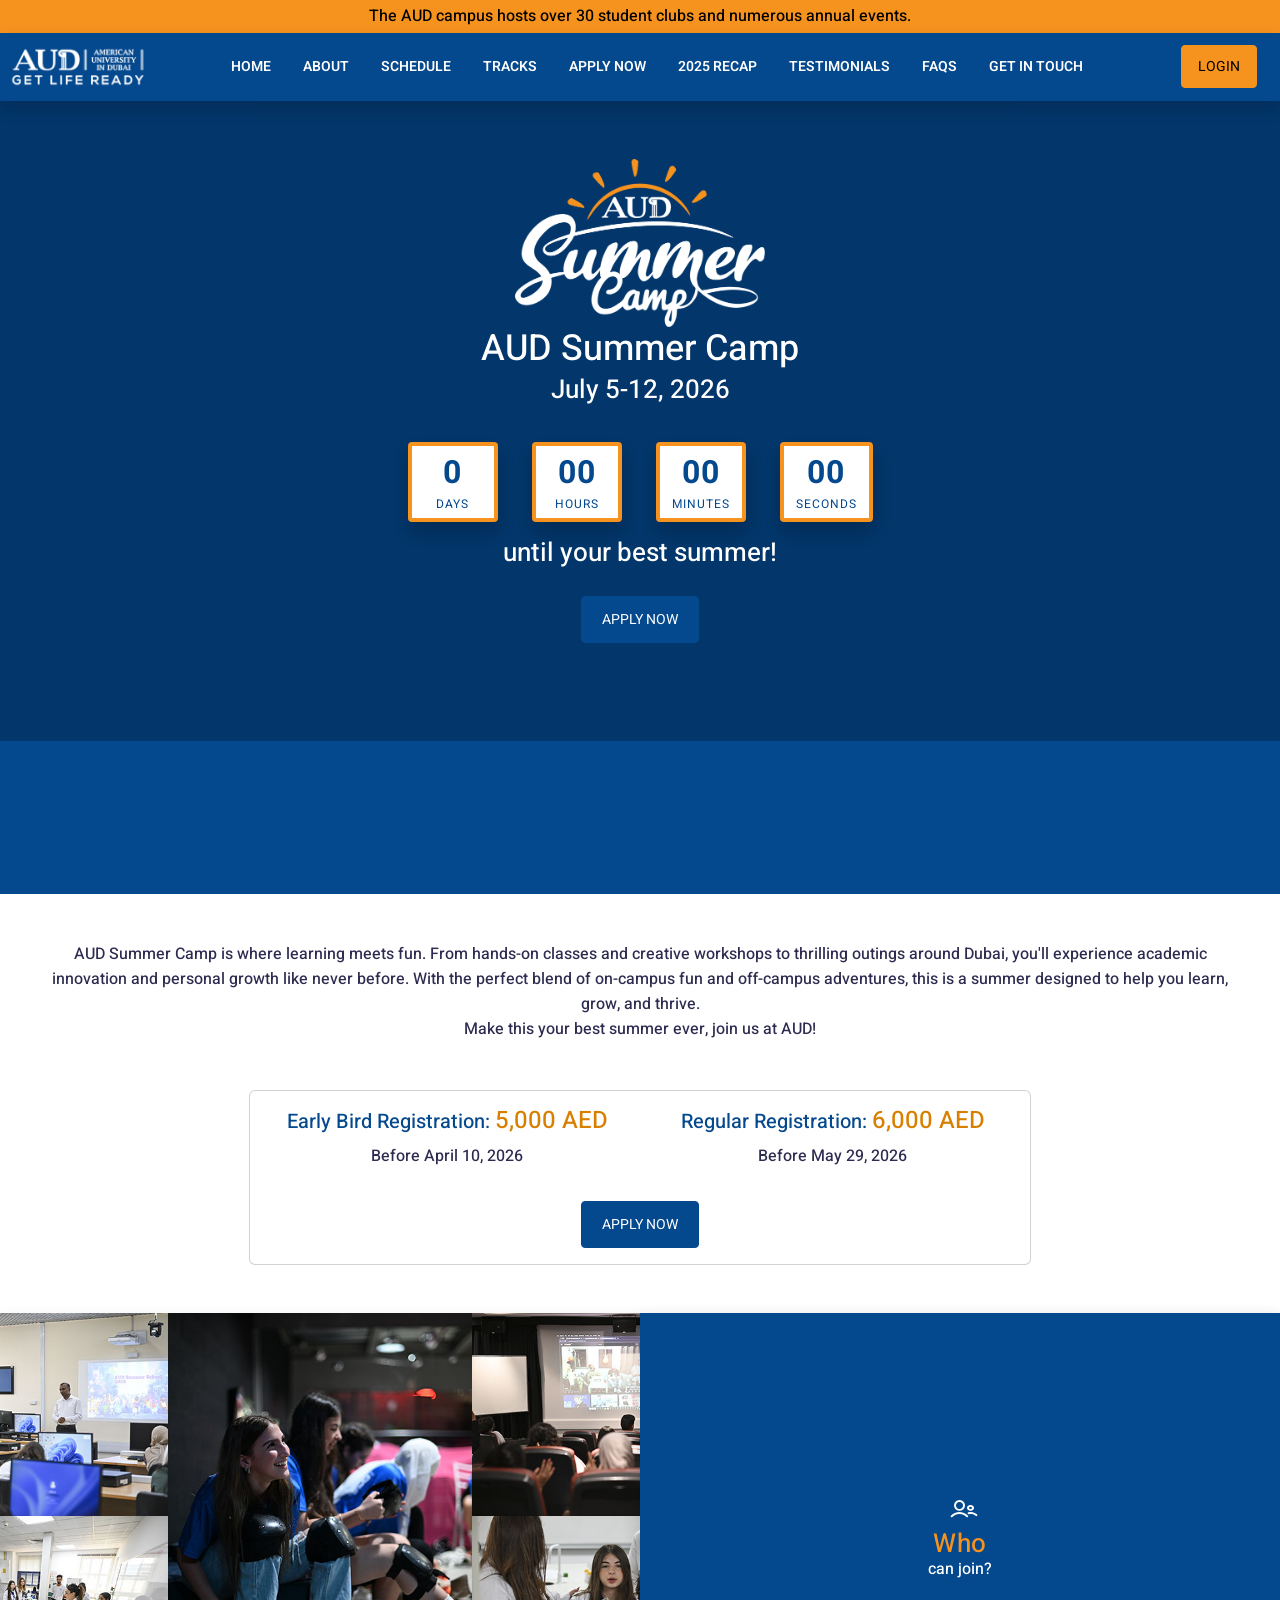
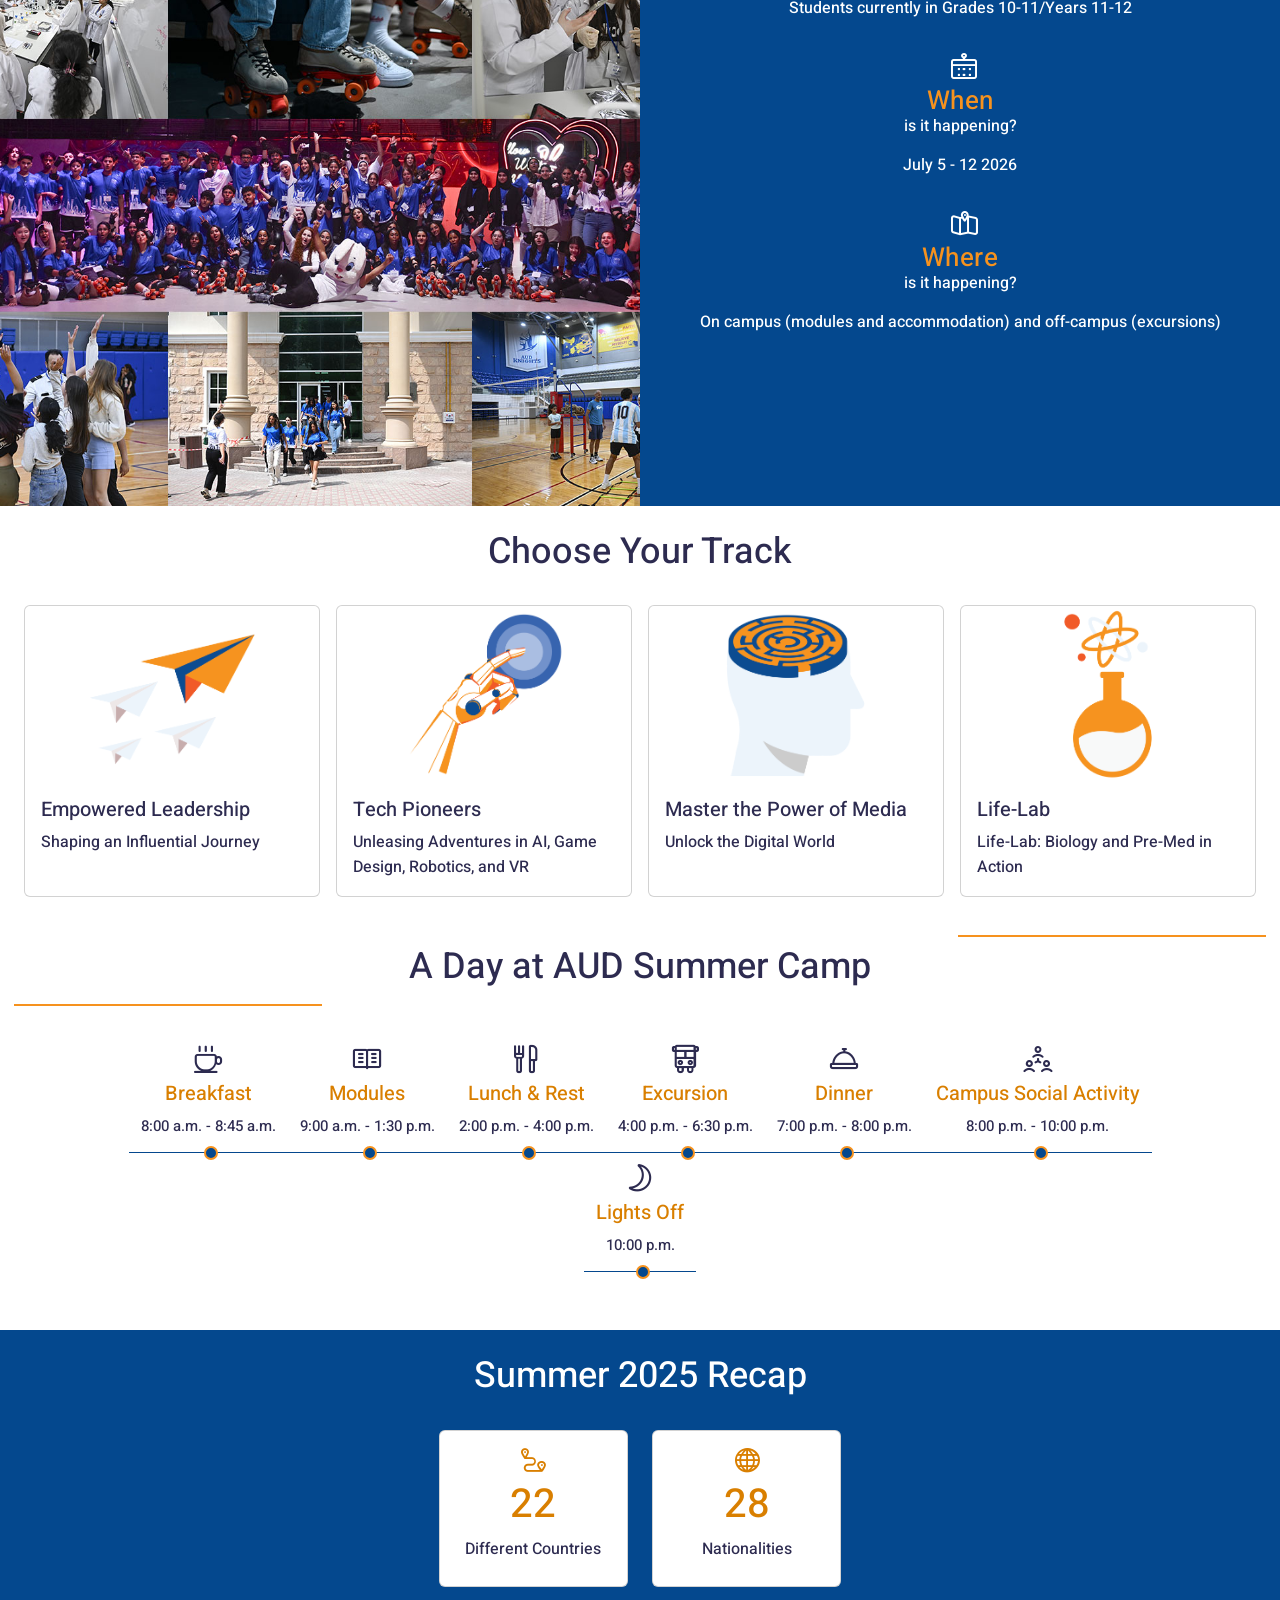
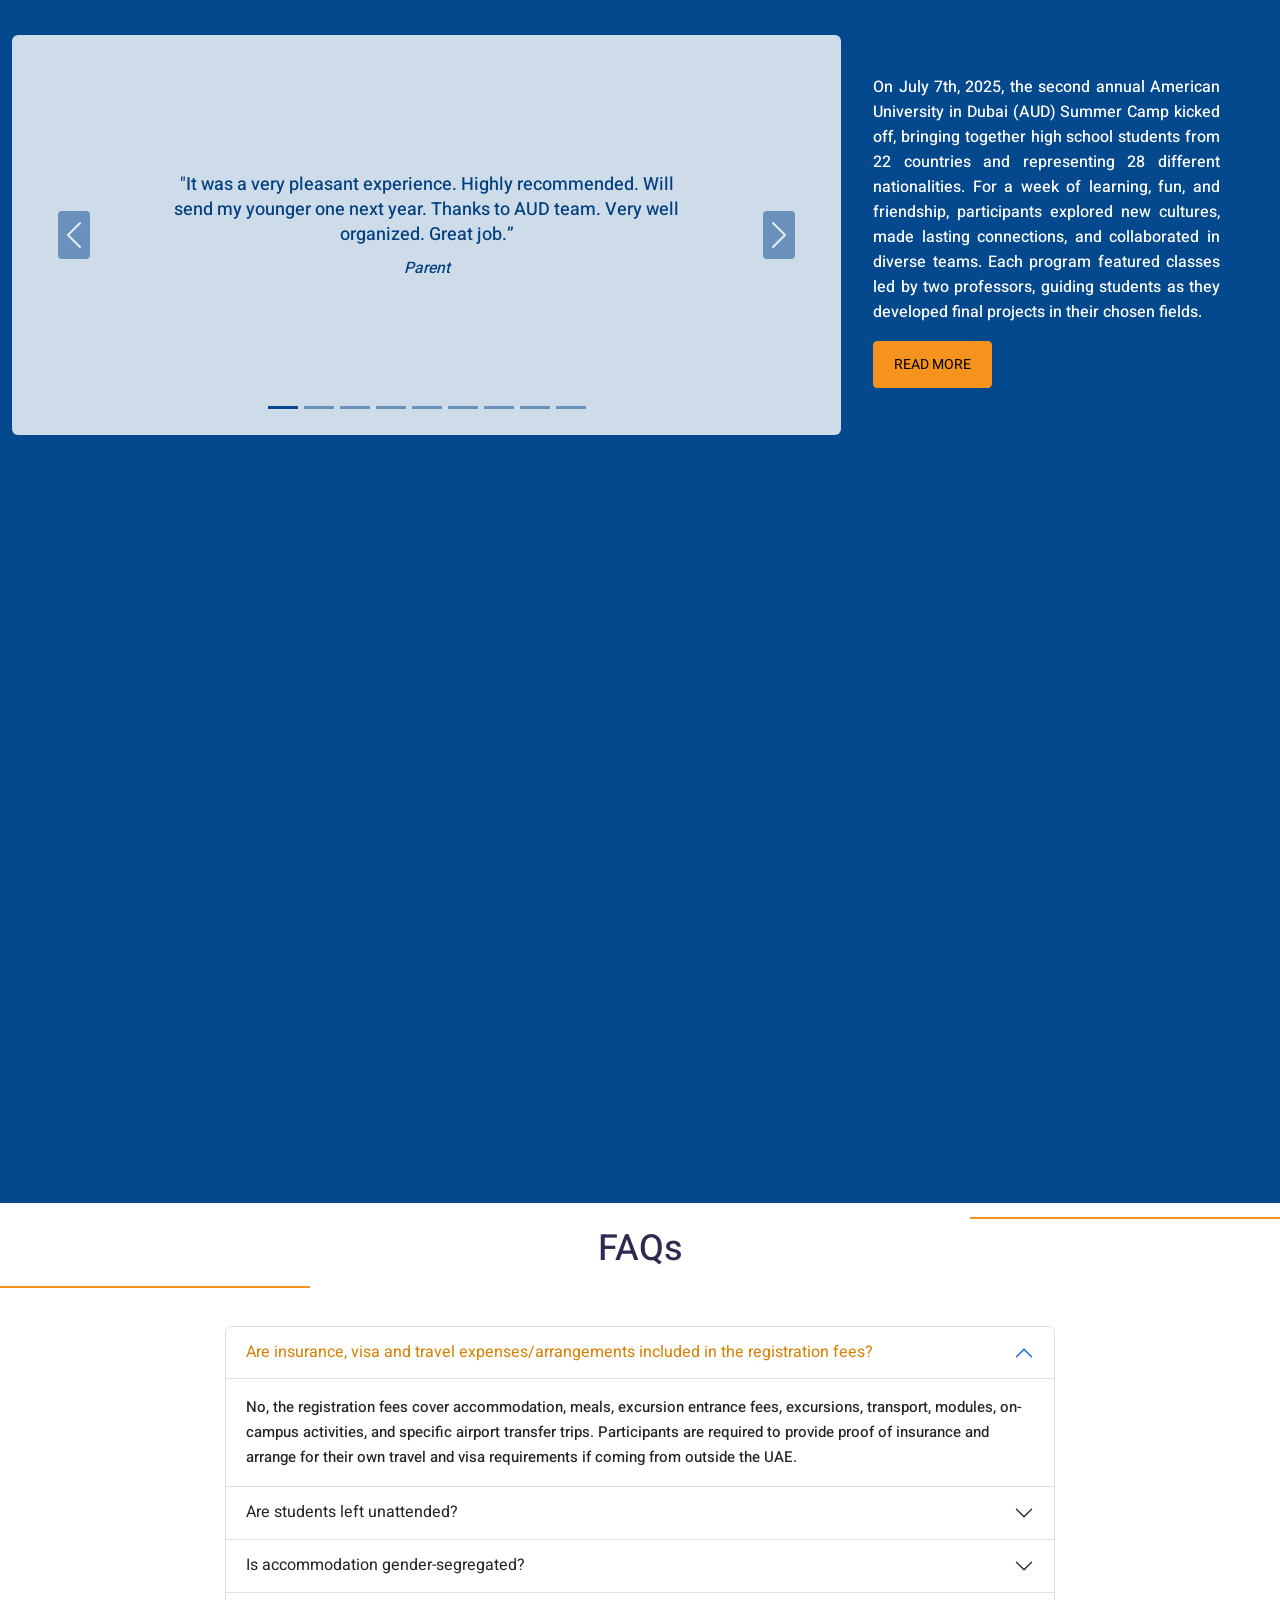
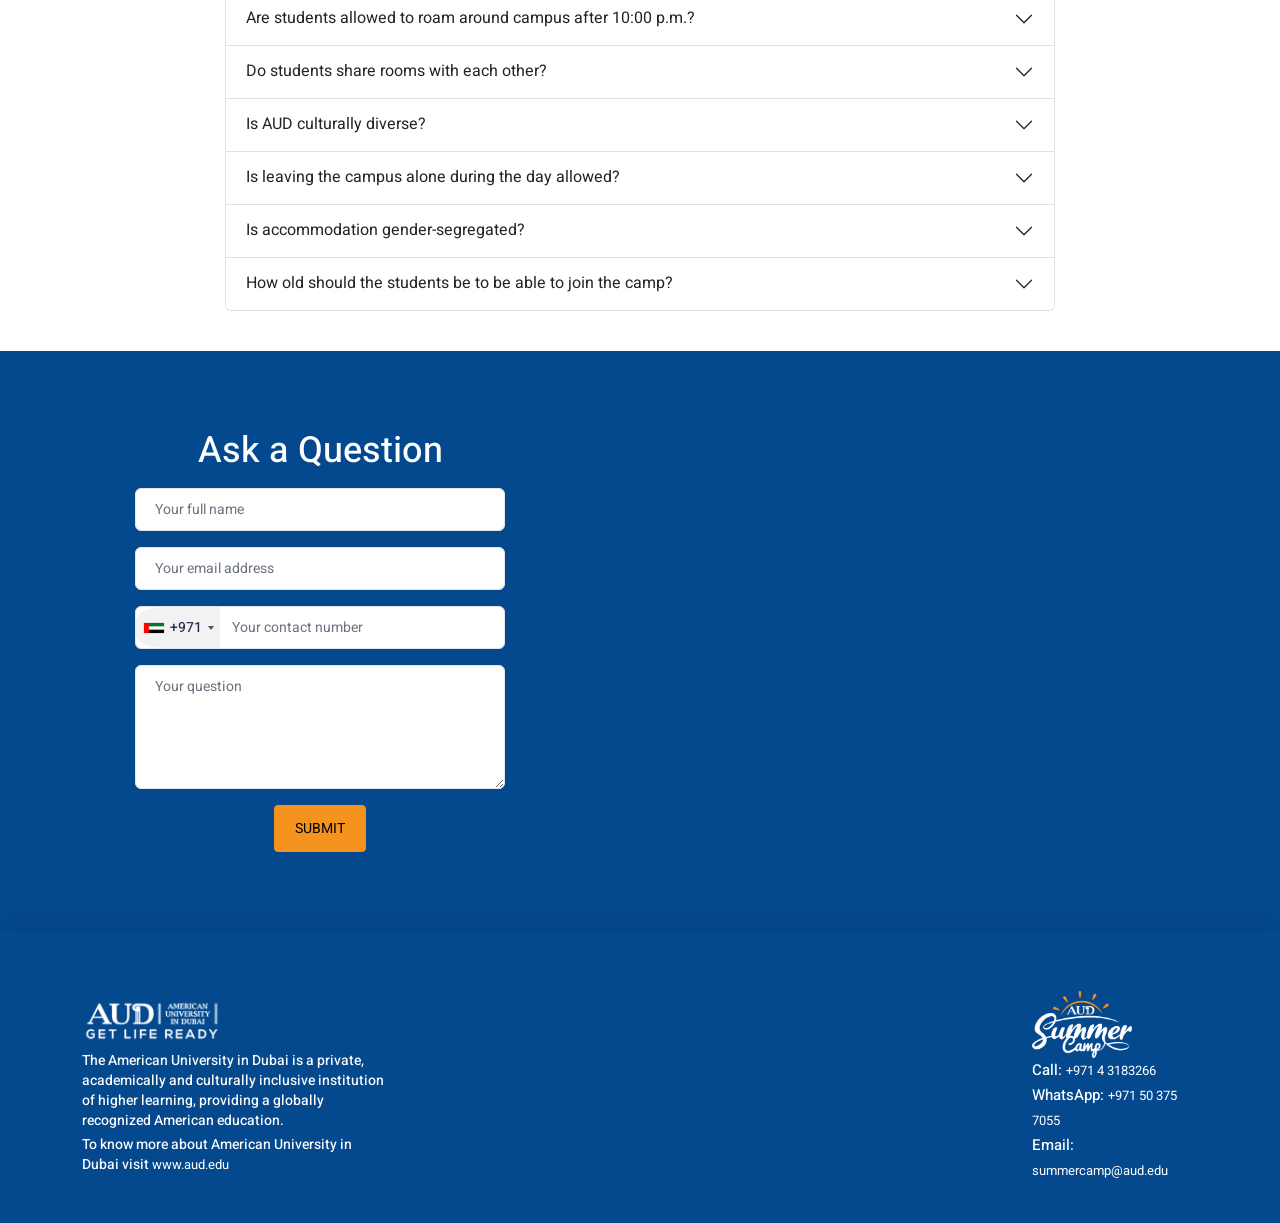
==== index.html @ 0a46363f "aesthetic fixes" ====
<!DOCTYPE html>
<html lang="en" dir="ltr">
  <head runat="server">
    <title>Summer Camp | American University in Dubai (AUD)</title>
    <meta name="viewport" content="width=device-width, initial-scale=1">
    <meta name="title" content="Summer Camp | American University in Dubai (AUD)">
    <!-- <meta http-equiv="Content-Security-Policy" content="require-trusted-types-for 'script'; trusted-types default;"> -->
    <meta name="description" content="Unlock Your Potential This Summer. Join us for a transformative summer of innovative workshops and exciting outings in the heart of Dubai! Your pathway to academic success starts at AUD.">
    <meta name="keywords" content="AUD Summer Camp,Summer Camp,Dubai Summer Camp,Grade 11 summer camp,Grade 12 summer camp,year 11 summer camp,year 12 summer camp,summer camp in dubai,summer camp in UAE,AUD,American University in Dubai">
    <link href="https://fonts.googleapis.com/css2?family=Heebo:wght@400;500;600;700&display=swap" rel="stylesheet">
    <link rel="stylesheet" type="text/css" href="css/bootstrap.min.css">
    <link rel="stylesheet" type="text/css" href="fonts/line-icons.css">
    <link rel="stylesheet" type="text/css" href="css/animate.css">
    <link rel="stylesheet" type="text/css" href="css/intlTelInput.css">
    <link rel="shortcut icon" type="image/png" href="https://aud.edu/media/1461/favicon.ico" />
    <link rel="stylesheet" href="https://cdn.jsdelivr.net/npm/bootstrap-icons@1.11.3/font/bootstrap-icons.min.css">
    <link rel='stylesheet' href='https://cdnjs.cloudflare.com/ajax/libs/bootstrap-datetimepicker/4.17.47/css/bootstrap-datetimepicker.min.css'>
    <link rel="stylesheet" type="text/css" href="css/variables.css">
    <link rel="stylesheet" type="text/css" href="css/main.min.css?v=15">
    <link rel="stylesheet" type="text/css" href="css/override.css">
    <asp:ContentPlaceHolder ID="head" runat="server"></asp:ContentPlaceHolder>
  </head>
  <body data-bs-spy="scroll" data-bs-target="#sidebarMenu">
    <form id="form1" runat="server">
      <div class="row">
        <div class="sticky-top">
          <header id="header-wrap" class="navbar d-flex p-1 shadow">
            <div class="d-flex d-lg-none align-items-center justify-content-between w-100 p-1">
              <a class="navbar-brand me-0 d-lg-none" href="/">
                <img class="audlog" src="img/AUD-logo-Get-Life-Ready.png" alt="AUD logo">
              </a>
              <button class="navbar-toggler collapsed" type="button" data-bs-toggle="collapse" data-bs-target="#sidebarMenu" aria-controls="sidebarMenu" aria-expanded="false" aria-label="Toggle navigation">
                <span class="navbar-toggler-icon"></span>
              </button>
            </div>
            <div id="carouselHeader" class="carousel slide col-12 d-none d-lg-block" data-bs-ride="carousel" aria-live="polite">
              <div class="carousel-inner">
                <div class="carousel-item active" data-bs-interval="7000" data-mdb-animation="slide-up">
                  <p>The AUD campus hosts over 30 student clubs and numerous annual events.</p>
                </div>
                <div class="carousel-item" data-bs-interval="7000" data-mdb-animation="slide-up">
                  <p>The university's student-to-faculty ratio is 15:1.</p>
                </div>
                <div class="carousel-item" data-bs-interval="7000" data-mdb-animation="slide-up">
                  <p>AUD offers exchange programs in the USA, Canada, Europe, and Asia.</p>
                </div>
                <div class="carousel-item" data-bs-interval="7000" data-mdb-animation="slide-up">
                  <p>93% of AUD's students are immediately placed in the job market upon graduation.</p>
                </div>
                <div class="carousel-item" data-bs-interval="7000" data-mdb-animation="slide-up">
                  <p>AUD's student body includes more than 105 nationalities.</p>
                </div>
                <div class="carousel-item" data-bs-interval="7000" data-mdb-animation="slide-up">
                  <p>The university offers over 15 undergraduate and graduate programs.</p>
                </div>
                <div class="carousel-item" data-bs-interval="7000" data-mdb-animation="slide-up">
                  <p>An academic advisor accompanies each student from the day they join until graduation.</p>
                </div>
                <div class="carousel-item" data-bs-interval="7000" data-mdb-animation="slide-up">
                  <p>Local, regional, and international employers highly seek AUD graduates.</p>
                </div>
                <div class="carousel-item" data-bs-interval="7000" data-mdb-animation="slide-up">
                  <p>AUD is the first American-accredited university in the GCC.</p>
                </div>
                <div class="carousel-item" data-bs-interval="7000" data-mdb-animation="slide-up">
                  <p>AUD Health Center offers services 24/7.</p>
                </div>
                <div class="carousel-item" data-bs-interval="7000" data-mdb-animation="slide-up">
                  <p>AUD's Athletic Division provides a developed program to complement the AUD academic experience.</p>
                </div>
              </div>
            </div>
          </header>
          <nav id="sidebarMenu" class="d-lg-block sidebar collapse shadow px-lg-2">
            <div class="d-flex flex-column-reverse flex-lg-row align-items-center justify-content-between">
              <a class="navbar-brand me-0 d-none d-lg-block" href="/">
                <img class="audlog" src="img/AUD-logo-Get-Life-Ready.png" alt="AUD logo">
              </a>
              <ul class="nav flex-column flex-lg-row align-items-center justify-content-center">
                <li class="nav-item mr-lg-2">
                  <div class="text-center leftside-nav">
                    <a class="leftside-nav-link" href="/">
                      <!-- <span class="icon">
                        <i class="lni lni-home" aria-hidden="true"></i>
                      </span> -->
                      <span class="heading">HOME</span>
                    </a>
                  </div>
                </li>
                <li class="nav-item">
                  <div class="text-center leftside-nav">
                    <a class="leftside-nav-link" href="#about">
                      <!-- <span class="icon">
                        <i class="bi bi-info-circle"></i>
                      </span> -->
                      <span class="heading">About</span>
                    </a>
                  </div>
                </li>
                <li class="nav-item">
                  <div class="text-center leftside-nav">
                    <a class="leftside-nav-link" href="#typicalday">
                      <!-- <span class="icon">
                        <i class="lni lni-calendar" aria-hidden="true"></i>
                      </span> -->
                      <span class="heading">Schedule</span>
                    </a>
                  </div>
                </li>
                <li class="nav-item">
                  <div class="text-center leftside-nav">
                    <a class="leftside-nav-link" href="#tracks">
                      <!-- <span class="icon">
                        <i class="lni lni-library" aria-hidden="true"></i>
                      </span> -->
                      <span class="heading">Tracks</span>
                    </a>
                  </div>
                </li>
                <li class="nav-item">
                  <div class="text-center leftside-nav">
                    <a class="leftside-nav-link" href="#intro">
                      <!-- <span class="icon">
                        <i class="bi bi-cursor"></i>
                      </span> -->
                      <span class="heading">Apply Now </span>
                    </a>
                  </div>
                </li>
                <li class="nav-item">
                  <div class="text-center leftside-nav">
                    <a class="leftside-nav-link" href="#recap">
                      <!-- <span class="icon">
                        <i class="lni lni-spinner-arrow" aria-hidden="true"></i>
                      </span> -->
                      <span class="heading">2025 Recap</span>
                    </a>
                  </div>
                </li>
                <li class="nav-item">
                  <div class="text-center leftside-nav">
                    <a class="leftside-nav-link" href="#recap">
                      <!-- <span class="icon">
                        <i class="lni lni-popup" aria-hidden="true"></i>
                      </span> -->
                      <span class="heading">Testimonials</span>
                    </a>
                  </div>
                </li>
                <li class="nav-item">
                  <div class="text-center leftside-nav">
                    <a class="leftside-nav-link" href="#faq">
                      <!-- <span class="icon">
                        <i class="lni lni-question-circle" aria-hidden="true"></i>
                      </span> -->
                      <span class="heading">FAQs</span>
                      </span>
                    </a>
                  </div>
                </li>
                <li class="nav-item">
                  <div class="text-center leftside-nav">
                    <a class="leftside-nav-link" href="#contact">
                      <!-- <span class="icon">
                        <i class="lni lni-phone" aria-hidden="true"></i>
                      </span> -->
                      <span class="heading">Get in Touch</span>
                    </a>
                  </div>
                </li>
              </ul>
              <a href="https://summercamp.aud.edu/enroll/" class="btn btn-secondary float-end" style="margin:2px 15px; padding:10px 16px">Login</a>
            </div>
          </nav>
        </div>
        <div class="offcanvas offcanvas-start " style="background:var(--primary-color); padding:0px; max-width:250px" data-bs-scroll="true" data-bs-backdrop="true" tabindex="-1" id="offcanvasScrolling" aria-labelledby="offcanvasScrollingLabel">
          <div class="offcanvas-header">
            <p>&nbsp;</p>
            <button type="button" class="btn-close text-reset btn-close-white " data-bs-dismiss="offcanvas" aria-label="Close"></button>
          </div>
          <div class="offcanvas-body">
            <div class="position-sticky pt-3">
              <ul class="nav flex-column">
                <li class="nav-item">
                  <div class="text-center leftside-nav">
                    <a class="leftside-nav-link" href="/">
                      <span class="icon">
                        <i class="lni lni-home" aria-hidden="true"></i>
                      </span>
                      <span class="heading">HOME</span>
                    </a>
                  </div>
                </li>
                <li class="nav-item">
                  <div class="text-center leftside-nav">
                    <a class="leftside-nav-link" href="#about">
                      <span class="icon">
                        <i class="bi bi-info-circle"></i>
                      </span>
                      <span class="heading">About</span>
                      <span class="subheading">Summer Camp</span>
                    </a>
                  </div>
                </li>
                <li class="nav-item">
                  <div class="text-center leftside-nav">
                    <a class="leftside-nav-link" href="#typicalday">
                      <span class="icon">
                        <i class="lni lni-calendar" aria-hidden="true"></i>
                      </span>
                      <span class="heading">Schedule</span>
                      <span class="subheading">Typical Day </span>
                    </a>
                  </div>
                </li>
                <li class="nav-item">
                  <div class="text-center leftside-nav">
                    <a class="leftside-nav-link" href="#tracks">
                      <span class="icon">
                        <i class="lni lni-library" aria-hidden="true"></i>
                      </span>
                      <span class="heading">Tracks</span>
                    </a>
                  </div>
                </li>
                <li class="nav-item">
                  <div class="text-center leftside-nav">
                    <a class="leftside-nav-link" href="#intro">
                      <span class="icon">
                        <i class="bi bi-cursor"></i>
                      </span>
                      <span class="heading">Apply Now </span>
                    </a>
                  </div>
                </li>
                <li class="nav-item">
                  <div class="text-center leftside-nav">
                    <a class="leftside-nav-link" href="#recap">
                      <span class="icon">
                        <i class="lni lni-spinner-arrow" aria-hidden="true"></i>
                      </span>
                      <span class="heading">Recap</span>
                      <span class="subheading">2025 Camp</span>
                    </a>
                  </div>
                </li>
                <li class="nav-item">
                  <div class="text-center leftside-nav">
                    <a class="leftside-nav-link" href="#recap">
                      <span class="icon">
                        <i class="lni lni-popup" aria-hidden="true"></i>
                      </span>
                      <span class="heading">Testimonials</span>
                    </a>
                  </div>
                </li>
                <li class="nav-item">
                  <div class="text-center leftside-nav">
                    <a class="leftside-nav-link" href="#faq">
                      <span class="icon">
                        <i class="lni lni-question-circle" aria-hidden="true"></i>
                      </span>
                      <span class="heading">FAQ <span style="text-transform:lowercase">s</span>
                      </span>
                    </a>
                  </div>
                </li>
                <li class="nav-item">
                  <div class="text-center leftside-nav">
                    <a class="leftside-nav-link" href="#contact">
                      <span class="icon">
                        <i class="lni lni-phone" aria-hidden="true"></i>
                      </span>
                      <span class="heading">Get in Touch</span>
                    </a>
                  </div>
                </li>
              </ul>
            </div>
          </div>
        </div>
        <main class="ms-sm-auto col-12 sc-main">
          <div data-bs-spy="scroll" data-bs-target="#sidebarMenu" data-bs-offset="0" class="scrollspy-example" tabindex="0">
            <div class="col-12">
              <div id="main-slide" class="carousel slide" data-ride="carousel" aria-live="polite">
                <div class="carousel-inner">
                  <div class="carousel-item active blkBG">
                    <video class="d-block w-100" autoplay loop muted playsinline>
                      <source src="videos/Summer_Camp_2024_Recap720p30.mp4" type="video/mp4" />
                    </video>
                    <div class="w-100 h-100 position-absolute top-0 start-0 d-flex align-items-center justify-content-center">
                      <div class="carousel-caption d-md-block">
                        <img src="img/AUDsummercamp-Logo.png" class="img-fluid mb-2 mb-xl-0" alt="AUD Summer Camp logo" />
                        <h1 class="sr-only">AUD Summer Camp</h1>
                        <p class="mb-0 mb-xl-4">July 5-12, 2026</p>
                        <div id="clock" class="time-count"></div>
                        <p class="launchtext mt-0 mt-xl-1">until your best summer!</p>
                        <a class="btn btn-primary text-center btnapplynow" data-bs-toggle="modal" data-bs-target="#myRegistrationform" href="#">Apply Now</a>
                      </div>
                    </div>
                  </div>
                </div>
              </div>
            </div>
            <!-- Intro Section Start -->
            <section id="intro">
              <div class="container-fluid p-5">
                <div class="row d-flex justify-content-center">
                  <div class="col-12 mb-5">
                    <div class="text-center welcome">
                      <p>AUD Summer Camp is where learning meets fun. From hands-on classes and creative workshops to thrilling outings around Dubai, you'll experience academic innovation and personal growth like never before. With the perfect blend of on-campus fun and off-campus adventures, this is a summer designed to help you learn, grow, and thrive.</p>
                      <p>Make this your best summer ever, join us at AUD!</p>
                    </div>
                  </div>
                  <div class="col-12 col-xl-8">
                    <div class="card p-3">
                      <div class="row mb-3">
                        <div class="col-12 col-xl-6 mb-3 mb-xl-0">
                          <h2 class="card-title text-purple text-center">Early Bird Registration: <span class="h4 text-orange">5,000 AED</span>
                          </h2>
                          <p class="card-text text-center">Before April 10, 2026</p>
                        </div>
                        <div class="col-12 col-xl-6 mb-3 mb-lx-0">
                          <h2 class="card-title text-purple text-center">Regular Registration: <span class="h4 text-orange">6,000 AED</span>
                          </h2>
                          <p class="card-text text-center">Before May 29, 2026</p>
                        </div>
                      </div>
                      <div class="row">
                        <div class="col-12 d-flex justify-content-center">
                          <a class="btn btn-primary text-center btnapplynow" data-bs-toggle="modal" data-bs-target="#myRegistrationform" href="#">Apply Now</a>
                        </div>
                      </div>
                    </div>
                  </div>
                </div>
              </div>
            </section>
            <!-- Intro Section End -->
            <!-- about Section Start -->
            <section id="about" class="about">
              <div class="container-fluid">
                <div class="shadow row position-relative d-flex justify-content-center align-items-start align-items-stretch">
                  <div class="col-12 col-md-6 about-middle">&nbsp;</div>
                  <div class="col-12 col-md-6 shadow">
                    <div class="d-flex flex-column align-items-center justify-content-center h-100">
                      <div class="about-item">
                        <div class="icon">
                          <i class="lni-users" aria-hidden="true"></i>
                        </div>
                        <div class="about-content">
                          <h3>Who</h3>
                          <p class="subheadings">can join?</p>
                          <p class="textsize16">Students currently in Grades 10-11/Years 11-12</p>
                        </div>
                      </div>
                      <div class="about-item">
                        <div class="icon">
                          <i class="lni-calendar" aria-hidden="true"></i>
                        </div>
                        <div class="about-content">
                          <h3>When</h3>
                          <p class="subheadings">is it happening?</p>
                          <p class="textsize16">July 5 - 12 2026</p>
                        </div>
                      </div>
                      <div class="about-item">
                        <div class="icon">
                          <i class="lni-map" aria-hidden="true"></i>
                        </div>
                        <div class="about-content">
                          <h3>Where</h3>
                          <p class="subheadings">is it happening?</p>
                          <p class="textsize16">On campus (modules and accommodation) and off-campus (excursions)</p>
                        </div>
                      </div>
                    </div>
                  </div>
                </div>
                <div class="row">
                  <div class="col-lg-6 col-xl-3 col-sm-5 about-wrapper welcome no-padding align-items-center"></div>
                </div>
              </div>
            </section>
            <!-- about Section End -->
            <!-- track Section Start -->
            <section id="tracks" class="track-section">
              <div class="container-fluid p-4 mb-4 mb-sm-0">
                <div class="row">
                  <div class="col-12">
                    <div class="heading-count pb-4">
                      <h2 class="text-center">Choose Your Track</h2>
                    </div>
                  </div>
                </div>
                <div class="row g-3">
                  <!-- Card 1 -->
                  <div class="col-12 col-md-6 col-lg-6 col-xl-3">
                    <div class="flip-card-wrapper card" tabindex="0" aria-label="Empowered Leadership track. Click to view details.">
                      <div class="flip-card-inner">
                        <!-- Front -->
                        <div class="flip-card-front">
                          <img class="card-img-top" src="img/empowered.png" alt="Empowered leadership track logo">
                          <div class="card-body">
                            <h3 class="card-title">Empowered Leadership</h3>
                            <p class="card-text">Shaping an Influential Journey</p>
                          </div>
                        </div>
                        <!-- Back -->
                        <div class="flip-card-back p-4 d-flex align-items-center">
                          <div>
                            <p class="mb-2"> Immerse yourself in hands-on workshops and interactive activities that explore the core of effective leadership. Build key skills in decision-making, communication, persuasion, and goal-setting in a lively on-campus setting. </p>
                            <a href="#" class="card-link" data-bs-toggle="modal" data-bs-target="#LeadershipModal">Learn more</a>
                          </div>
                        </div>
                      </div>
                    </div>
                  </div>
                  <!-- Card 2 -->
                  <div class="col-12 col-md-6 col-lg-6 col-xl-3">
                    <div class="flip-card-wrapper card" tabindex="0" aria-label="Tech Pioneers track. Click to view details.">
                      <div class="flip-card-inner">
                        <div class="flip-card-front">
                          <img class="card-img-top" src="img/tech-pioneers.png" alt="Tech pioneers logo">
                          <div class="card-body">
                            <h3 class="card-title">Tech Pioneers</h3>
                            <p class="card-text">Unleasing Adventures in AI, Game Design, Robotics, and VR</p>
                          </div>
                        </div>
                        <div class="flip-card-back p-4 d-flex align-items-center">
                          <div>
                            <p class="mb-2"> Blend robotics, AI, game design, and VR. Learn to program robots, test skills in VR games, explore game design principles, and create your own concepts. </p>
                            <a href="#" class="card-link" data-bs-toggle="modal" data-bs-target="#TechPioneersModal">Learn more</a>
                          </div>
                        </div>
                      </div>
                    </div>
                  </div>
                  <!-- Card 3 -->
                  <div class="col-12 col-md-6 col-lg-6 col-xl-3">
                    <div class="flip-card-wrapper card" tabindex="0" aria-label="Master the Power of Media track. Click to view details.">
                      <div class="flip-card-inner">
                        <div class="flip-card-front">
                          <img class="card-img-top" src="img/psychology.png" alt="Master the Power of Media track logo">
                          <div class="card-body">
                            <h3 class="card-title">Master the Power of Media</h3>
                            <p class="card-text">Unlock the Digital World</p>
                          </div>
                        </div>
                        <div class="flip-card-back p-4 d-flex align-items-center">
                          <div>
                            <p class="mb-2">Think it’s just a scroll or a viral post? Think again. Let's uncover what drives our digital behavior and how media hooks our attention. Through hands-on projects, you’ll learn the psychology behind every click and how to create impactful content while staying in control. Let's crack the code of media influence.</p>
                            <a href="#" class="card-link" data-bs-toggle="modal" data-bs-target="#PsychologyModal">Learn more</a>
                          </div>
                        </div>
                      </div>
                    </div>
                  </div>
                  <!-- Card 4 -->
                  <div class="col-12 col-md-6 col-lg-6 col-xl-3">
                    <div class="flip-card-wrapper card" tabindex="0" aria-label="Life-Lab track. Click to view details.">
                      <div class="flip-card-inner">
                        <div class="flip-card-front">
                          <img class="card-img-top" src="img/pre-med.png" alt="Life-Lab track logo">
                          <div class="card-body">
                            <h3 class="card-title">Life-Lab</h3>
                            <p class="card-text">Life-Lab: Biology and Pre-Med in Action</p>
                          </div>
                        </div>
                        <div class="flip-card-back p-4 d-flex align-items-center">
                          <div>
                            <p class="mb-2"> Hands-on learning in state-of-the-art labs. Perform dissections, explore cells, use VR to examine anatomy, and tackle real-world scientific challenges. </p>
                            <a href="#" class="card-link" data-bs-toggle="modal" data-bs-target="#PremedModal">Learn more</a>
                          </div>
                        </div>
                      </div>
                    </div>
                  </div>
                </div>
            </section>
            <!-- track Section End -->
            <!-- Typical Section Start -->
            <section id="typicalday" class="track-section section-padding">
              <div class="container-fluid pb-2">
                <div class="row text-center p-0 p-sm-4 d-flex justify-content-center align-items-center">
                  <div class="col-12 decorative-lines mb-5 p-3 p-sm-0">
                    <h2>A Day at AUD Summer Camp</h2>
                  </div>
                  <div class="timeline col-12 col-xl-10 d-flex flex-column flex-sm-row gap-4 flex-wrap justify-content-center">
                    <div class="">
                      <div class="images-box">
                        <div class="icon">
                          <i class="lni-coffee-cup" aria-hidden="true"></i>
                        </div>
                      </div>
                      <h3>Breakfast</h3>
                      <span class="time">8:00 a.m. - 8:45 a.m.</span>
                    </div>
                    <div class="">
                      <div class="images-box">
                        <div class="icon">
                          <i class="lni-library" aria-hidden="true"></i>
                        </div>
                      </div>
                      <h3>Modules</h3>
                      <span class="time">9:00 a.m. - 1:30 p.m.</span>
                    </div>
                    <div class="">
                      <div class="images-box">
                        <div class="icon">
                          <i class="lni-dinner" aria-hidden="true"></i>
                        </div>
                      </div>
                      <h3>Lunch &amp; Rest</h3>
                      <span class="time">2:00 p.m. - 4:00 p.m.</span>
                    </div>
                    <div class="">
                      <div class="images-box">
                        <div class="icon">
                          <i class="lni-bus" aria-hidden="true"></i>
                        </div>
                      </div>
                      <h3>Excursion</h3>
                      <span class="time" aria-hidden="true">4:00 p.m. - 6:30 p.m.</span>
                    </div>
                    <div class="">
                      <div class="images-box">
                        <div class="icon">
                          <i class="lni-service" aria-hidden="true"></i>
                        </div>
                      </div>
                      <h3>Dinner</h3>
                      <span class="time">7:00 p.m. - 8:00 p.m.</span>
                    </div>
                    <div class="">
                      <div class="images-box">
                        <div class="icon">
                          <i class="lni-network" aria-hidden="true"></i>
                        </div>
                      </div>
                      <h3>Campus Social Activity</h3>
                      <span class="time">8:00 p.m. - 10:00 p.m.</span>
                    </div>
                    <div class="">
                      <div class="images-box">
                        <div class="icon">
                          <i class="lni-night" aria-hidden="true"></i>
                        </div>
                      </div>
                      <h3>Lights Off</h3>
                      <span class="time">10:00 p.m.</span>
                    </div>
                  </div>
                </div>
              </div>
            </section>
            <!-- Typical Section End -->
            <!-- Registration Modal -->
            <div class="modal fade" id="myRegistrationform" tabindex="-1" aria-labelledby="myRegistrationformLabel" aria-hidden="true">
              <div class="modal-dialog modal-dialog-centered modal-dialog-scrollable">
                <div class="modal-content">
                  <div class="modal-header">
                    <h2 class="modal-title fs-5" id="myRegistrationformLabel">Apply now</h2>
                    <button type="button" class="btn-close" data-bs-dismiss="modal" aria-label="Close"></button>
                  </div>
                  <div class="modal-body">
                    <div class="container-fluid">
                      <div class="row">
                        <div class="col-12">
                          <div class="form-wrapper">
                            <asp:ScriptManager runat="server"></asp:ScriptManager>
                            <div class="row mt-2" id="DivRegistrationForm" runat="server">
                              <div class="col-md-12" style="margin-bottom:15px;">
                                <p>Fill the form below and we will send you detailed information on the next step.</p>
                              </div>
                              <div class="row">
                                <div class="col-md-6 form-line">
                                  <div class="input-group mb-3">
                                    <input ID="txtStudentFName" class="form-control rounded-pill" placeholder="First Name" ValidationGroup="registerform" />
                                    <div class="help-block with-errors">
                                      <asp:RequiredFieldValidator ControlToValidate="txtStudentFName" Display="dynamic" ErrorMessage="Please fill out this field." ID="rfvName" RunAt="Server" ValidationGroup="registerform"></asp:RequiredFieldValidator>
                                    </div>
                                  </div>
                                </div>
                                <div class="col-md-6 form-line">
                                  <div class="input-group mb-3">
                                    <input ID="txtStudentLName" runat="server" Class="form-control rounded-pill" placeholder="Last Name" ValidationGroup="registerform" />
                                    <div class="help-block with-errors">
                                      <asp:RequiredFieldValidator ControlToValidate="txtStudentLName" Display="dynamic" ErrorMessage="Please fill out this field." ID="RequiredFieldValidator2" RunAt="Server" ValidationGroup="registerform"></asp:RequiredFieldValidator>
                                    </div>
                                  </div>
                                </div>
                              </div>
                              <div class="row">
                                <div class="col-md-6 form-line">
                                  <div class="input-group mb-3 date">
                                    <input ID="txtDateofBirth" runat="server" Class="form-control rounded-pill" placeholder="Date of Birth (MM/DD/YYYY)" ValidationGroup="registerform" ClientIDMode="Static" />
                                    <span class="input-group-append"></span>
                                    <div class="help-block with-errors">
                                      <asp:RegularExpressionValidator ID="RegularExpressionValidator4" runat="server" ControlToValidate="txtDateofBirth" ValidationExpression="^(0[1-9]|1[0-2])(\/|-)(0[1-9]|[12][0-9]|3[01])(\/|-)(19|20)\d{2}$" Display="Dynamic" ErrorMessage="Please enter valid Date of Birth (MM/DD/YYYY)" ValidationGroup="registerform" />
                                      <asp:RequiredFieldValidator ControlToValidate="txtDateofBirth" Display="dynamic" ErrorMessage="Please fill out this field." ID="RequiredFieldValidator5" RunAt="Server" ValidationGroup="registerform"></asp:RequiredFieldValidator>
                                    </div>
                                  </div>
                                </div>
                                <div class="col-md-6 form-line">
                                  <div class="input-group mb-3">
                                    <label for="ddStudentGender" class="sr-only">Select gender</label>
                                    <select ID="ddStudentGender" runat="server" class="form-control rounded-pill" data-error="Please select">
                                      <option selected Value="0">Gender</option>
                                      <option Value="Male">Male</option>
                                      <option Value="Female">Female</option>
                                      <option Value="Do not wish to specify">Do not wish to specify</option>
                                    </select>
                                    <div class="help-block with-errors">
                                      <asp:RequiredFieldValidator ID="RequiredFieldValidator4" runat="server" ControlToValidate="ddStudentGender" InitialValue="0" ErrorMessage="Please select" ValidationGroup="registerform" Display="Dynamic" />
                                    </div>
                                  </div>
                                </div>
                              </div>
                              <div class="row">
                                <div class="col-md-6 form-line">
                                  <div class="input-group mb-3">
                                    <input ID="txtStudentEmail" runat="server" Class="form-control rounded-pill" name="Student's Email" placeholder="Student's Email" data-error="Please fill out this field." />
                                    <div class="help-block with-errors">
                                      <asp:RegularExpressionValidator ID="RegularExpressionValidator1" runat="server" ControlToValidate="txtStudentEmail" ValidationExpression="^([\w-\.]+)@((\[[0-9]{1,3}\.[0-9]{1,3}\.[0-9]{1,3}\.)|(([\w-]+\.)+))([a-zA-Z]{2,4}|[0-9]{1,3})(\]?)$" Display="Dynamic" ErrorMessage="Please enter valid Email" ValidationGroup="registerform" />
                                      <asp:RequiredFieldValidator ID="RequiredFieldValidator1" runat="server" ControlToValidate="txtStudentEmail" Display="Dynamic" ErrorMessage="Please fill out this field." ValidationGroup="registerform" />
                                    </div>
                                  </div>
                                </div>
                                <div class="col-md-6 form-line">
                                  <div class="input-group mb-3">
                                    <input ID="txtMobileNo" ClientIDMode="Static" class="form-control rounded-pill" runat="server" ValidationGroup="registerform" placeholder="Mobile Number" />
                                    <input ID="txtFullMobileNo" ClientIDMode="Static" class="form-control hide" runat="server" ValidationGroup="registerform" />
                                    <div class="help-block with-errors">
                                      <asp:label id="errormsg33" ClientIDMode="Static" class="hide" runat="server">Please enter correct Number</asp:label>
                                      <asp:RequiredFieldValidator ControlToValidate="txtFullMobileNo" Display="dynamic" ErrorMessage="" ID="RequiredFieldValidator6" RunAt="Server" ValidationGroup="registerform"></asp:RequiredFieldValidator>
                                      <asp:RequiredFieldValidator ControlToValidate="txtMobileNo" Display="dynamic" ErrorMessage="Please fill out this field." ID="RequiredFieldValidator7" RunAt="Server" ValidationGroup="registerform"></asp:RequiredFieldValidator>
                                    </div>
                                  </div>
                                </div>
                              </div>
                              <div class="row">
                                <div class="col-md-6 form-line">
                                  <div class="input-group mb-3">
                                    <label for="ddTrack" class="sr-only">Select prefered track</label>
                                    <select ID="ddTrack" runat="server" class="form-control rounded-pill">
                                      <option value="" selected>Preferred Track</option>
                                      <option value="">Empowered Leadership: Shaping an Influential Journey</option>
                                      <option value="">Tech Pioneers: Unleashing Adventures in AI, Game Design, Robotics, and VR</option>
                                      <option value="">Master the Power of Media: Unlock the Digital World</option>
                                      <option value="">Life-Lab: Biology and Pre-Med in Action</option>
                                    </select>
                                    <div class="help-block with-errors">
                                      <asp:RequiredFieldValidator ID="rfvTrack" runat="server" ControlToValidate="ddTrack" InitialValue="0" ErrorMessage="Please select" ValidationGroup="registerform" Display="Dynamic" />
                                    </div>
                                  </div>
                                </div>
                                <div class="col-md-6 form-line">
                                  <div class="input-group mb-3">
                                    <label for="ddCountryResidence" class="sr-only">Select country of residence</label>
                                    <select ID="ddCountryResidence" runat="server" class="form-control rounded-pill" required="required">
                                      <option Selected value="0">Country of Residence</option>
                                      <option value="United Arab Emirates">United Arab Emirates</option>
                                      <option value="Saudi Arabia">Saudi Arabia</option>
                                      <option value="Bahrain">Bahrain</option>
                                      <option value="Kuwait">Kuwait</option>
                                      <option value="Oman">Oman</option>
                                      <option value="Qatar">Qatar</option>
                                      <option value="Afghanistan">Afghanistan</option>
                                      <option value="Albania">Albania</option>
                                      <option value="Algeria">Algeria</option>
                                      <option value="American Samoa">American Samoa</option>
                                      <option value="Andorra">Andorra</option>
                                      <option value="Angola">Angola</option>
                                      <option value="Anguilla">Anguilla</option>
                                      <option value="Antarctica">Antarctica</option>
                                      <option value="Antigua And Barbuda">Antigua And Barbuda</option>
                                      <option value="Argentina">Argentina</option>
                                      <option value="Armenia">Armenia</option>
                                      <option value="Aruba">Aruba</option>
                                      <option value="Australia">Australia</option>
                                      <option value="Austria">Austria</option>
                                      <option value="Azerbaijan">Azerbaijan</option>
                                      <option value="Bahamas The">Bahamas The</option>
                                      <option value="Bangladesh">Bangladesh</option>
                                      <option value="Barbados">Barbados</option>
                                      <option value="Belarus">Belarus</option>
                                      <option value="Belgium">Belgium</option>
                                      <option value="Belize">Belize</option>
                                      <option value="Benin">Benin</option>
                                      <option value="Bermuda">Bermuda</option>
                                      <option value="Bhutan">Bhutan</option>
                                      <option value="Bolivia">Bolivia</option>
                                      <option value="Bosnia and Herzegovina">Bosnia and Herzegovina</option>
                                      <option value="Botswana">Botswana</option>
                                      <option value="Bouvet Island">Bouvet Island</option>
                                      <option value="Brazil">Brazil</option>
                                      <option value="British Indian Ocean Territory">British Indian Ocean Territory</option>
                                      <option value="Brunei">Brunei</option>
                                      <option value="Bulgaria">Bulgaria</option>
                                      <option value="Burkina Faso">Burkina Faso</option>
                                      <option value="Burundi">Burundi</option>
                                      <option value="Cambodia">Cambodia</option>
                                      <option value="Cameroon">Cameroon</option>
                                      <option value="Canada">Canada</option>
                                      <option value="Cape Verde">Cape Verde</option>
                                      <option value="Cayman Islands">Cayman Islands</option>
                                      <option value="Central African Republic">Central African Republic</option>
                                      <option value="Chad">Chad</option>
                                      <option value="Chile">Chile</option>
                                      <option value="China">China</option>
                                      <option value="Christmas Island">Christmas Island</option>
                                      <option value="Cocos (Keeling) Islands">Cocos (Keeling) Islands</option>
                                      <option value="Colombia">Colombia</option>
                                      <option value="Comoros">Comoros</option>
                                      <option value="Republic Of The Congo">Republic Of The Congo</option>
                                      <option value="Democratic Republic Of The Congo">Democratic Republic Of The Congo</option>
                                      <option value="Cook Islands">Cook Islands</option>
                                      <option value="Costa Rica">Costa Rica</option>
                                      <option value="Cote D&#39;Ivoire (Ivory Coast)">Cote D&#39;Ivoire (Ivory Coast)</option>
                                      <option value="Croatia (Hrvatska)">Croatia (Hrvatska)</option>
                                      <option value="Cuba">Cuba</option>
                                      <option value="Cyprus">Cyprus</option>
                                      <option value="Czech Republic">Czech Republic</option>
                                      <option value="Denmark">Denmark</option>
                                      <option value="Djibouti">Djibouti</option>
                                      <option value="Dominica">Dominica</option>
                                      <option value="Dominican Republic">Dominican Republic</option>
                                      <option value="East Timor">East Timor</option>
                                      <option value="Ecuador">Ecuador</option>
                                      <option value="Egypt">Egypt</option>
                                      <option value="El Salvador">El Salvador</option>
                                      <option value="Equatorial Guinea">Equatorial Guinea</option>
                                      <option value="Eritrea">Eritrea</option>
                                      <option value="Estonia">Estonia</option>
                                      <option value="Ethiopia">Ethiopia</option>
                                      <option value="External Territories of Australia">External Territories of Australia</option>
                                      <option value="Falkland Islands">Falkland Islands</option>
                                      <option value="Faroe Islands">Faroe Islands</option>
                                      <option value="Fiji Islands">Fiji Islands</option>
                                      <option value="Finland">Finland</option>
                                      <option value="France">France</option>
                                      <option value="French Guiana">French Guiana</option>
                                      <option value="French Polynesia">French Polynesia</option>
                                      <option value="French Southern Territories">French Southern Territories</option>
                                      <option value="Gabon">Gabon</option>
                                      <option value="Gambia The">Gambia The</option>
                                      <option value="Georgia">Georgia</option>
                                      <option value="Germany">Germany</option>
                                      <option value="Ghana">Ghana</option>
                                      <option value="Gibraltar">Gibraltar</option>
                                      <option value="Greece">Greece</option>
                                      <option value="Greenland">Greenland</option>
                                      <option value="Grenada">Grenada</option>
                                      <option value="Guadeloupe">Guadeloupe</option>
                                      <option value="Guam">Guam</option>
                                      <option value="Guatemala">Guatemala</option>
                                      <option value="Guernsey and Alderney">Guernsey and Alderney</option>
                                      <option value="Guinea">Guinea</option>
                                      <option value="Guinea-Bissau">Guinea-Bissau</option>
                                      <option value="Guyana">Guyana</option>
                                      <option value="Haiti">Haiti</option>
                                      <option value="Heard and McDonald Islands">Heard and McDonald Islands</option>
                                      <option value="Honduras">Honduras</option>
                                      <option value="Hong Kong S.A.R.">Hong Kong S.A.R.</option>
                                      <option value="Hungary">Hungary</option>
                                      <option value="Iceland">Iceland</option>
                                      <option value="India">India</option>
                                      <option value="Indonesia">Indonesia</option>
                                      <option value="Iran">Iran</option>
                                      <option value="Iraq">Iraq</option>
                                      <option value="Ireland">Ireland</option>
                                      <option value="Israel">Israel</option>
                                      <option value="Italy">Italy</option>
                                      <option value="Jamaica">Jamaica</option>
                                      <option value="Japan">Japan</option>
                                      <option value="Jersey">Jersey</option>
                                      <option value="Jordan">Jordan</option>
                                      <option value="Kazakhstan">Kazakhstan</option>
                                      <option value="Kenya">Kenya</option>
                                      <option value="Kiribati">Kiribati</option>
                                      <option value="Korea North">Korea North</option>
                                      <option value="Korea South">Korea South</option>
                                      <option value="Kyrgyzstan">Kyrgyzstan</option>
                                      <option value="Laos">Laos</option>
                                      <option value="Latvia">Latvia</option>
                                      <option value="Lebanon">Lebanon</option>
                                      <option value="Lesotho">Lesotho</option>
                                      <option value="Liberia">Liberia</option>
                                      <option value="Libya">Libya</option>
                                      <option value="Liechtenstein">Liechtenstein</option>
                                      <option value="Lithuania">Lithuania</option>
                                      <option value="Luxembourg">Luxembourg</option>
                                      <option value="Macau S.A.R.">Macau S.A.R.</option>
                                      <option value="Macedonia">Macedonia</option>
                                      <option value="Madagascar">Madagascar</option>
                                      <option value="Malawi">Malawi</option>
                                      <option value="Malaysia">Malaysia</option>
                                      <option value="Maldives">Maldives</option>
                                      <option value="Mali">Mali</option>
                                      <option value="Malta">Malta</option>
                                      <option value="Man (Isle of)">Man (Isle of)</option>
                                      <option value="Marshall Islands">Marshall Islands</option>
                                      <option value="Martinique">Martinique</option>
                                      <option value="Mauritania">Mauritania</option>
                                      <option value="Mauritius">Mauritius</option>
                                      <option value="Mayotte">Mayotte</option>
                                      <option value="Mexico">Mexico</option>
                                      <option value="Micronesia">Micronesia</option>
                                      <option value="Moldova">Moldova</option>
                                      <option value="Monaco">Monaco</option>
                                      <option value="Mongolia">Mongolia</option>
                                      <option value="Montserrat">Montserrat</option>
                                      <option value="Morocco">Morocco</option>
                                      <option value="Mozambique">Mozambique</option>
                                      <option value="Myanmar">Myanmar</option>
                                      <option value="Namibia">Namibia</option>
                                      <option value="Nauru">Nauru</option>
                                      <option value="Nepal">Nepal</option>
                                      <option value="Netherlands Antilles">Netherlands Antilles</option>
                                      <option value="Netherlands The">Netherlands The</option>
                                      <option value="New Caledonia">New Caledonia</option>
                                      <option value="New Zealand">New Zealand</option>
                                      <option value="Nicaragua">Nicaragua</option>
                                      <option value="Niger">Niger</option>
                                      <option value="Nigeria">Nigeria</option>
                                      <option value="Niue">Niue</option>
                                      <option value="Norfolk Island">Norfolk Island</option>
                                      <option value="Northern Mariana Islands">Northern Mariana Islands</option>
                                      <option value="Norway">Norway</option>
                                      <option value="Pakistan">Pakistan</option>
                                      <option value="Palau">Palau</option>
                                      <option value="Palestinian Territory Occupied">Palestinian Territory Occupied</option>
                                      <option value="Panama">Panama</option>
                                      <option value="Papua new Guinea">Papua new Guinea</option>
                                      <option value="Paraguay">Paraguay</option>
                                      <option value="Peru">Peru</option>
                                      <option value="Philippines">Philippines</option>
                                      <option value="Pitcairn Island">Pitcairn Island</option>
                                      <option value="Poland">Poland</option>
                                      <option value="Portugal">Portugal</option>
                                      <option value="Puerto Rico">Puerto Rico</option>
                                      <option value="Reunion">Reunion</option>
                                      <option value="Romania">Romania</option>
                                      <option value="Russia">Russia</option>
                                      <option value="Rwanda">Rwanda</option>
                                      <option value="Saint Helena">Saint Helena</option>
                                      <option value="Saint Kitts And Nevis">Saint Kitts And Nevis</option>
                                      <option value="Saint Lucia">Saint Lucia</option>
                                      <option value="Saint Pierre and Miquelon">Saint Pierre and Miquelon</option>
                                      <option value="Saint Vincent And The Grenadines">Saint Vincent And The Grenadines</option>
                                      <option value="Samoa">Samoa</option>
                                      <option value="San Marino">San Marino</option>
                                      <option value="Sao Tome and Principe">Sao Tome and Principe</option>
                                      <option value="Senegal">Senegal</option>
                                      <option value="Serbia">Serbia</option>
                                      <option value="Seychelles">Seychelles</option>
                                      <option value="Sierra Leone">Sierra Leone</option>
                                      <option value="Singapore">Singapore</option>
                                      <option value="Slovakia">Slovakia</option>
                                      <option value="Slovenia">Slovenia</option>
                                      <option value="Smaller Territories of the UK">Smaller Territories of the UK</option>
                                      <option value="Solomon Islands">Solomon Islands</option>
                                      <option value="Somalia">Somalia</option>
                                      <option value="South Africa">South Africa</option>
                                      <option value="South Georgia">South Georgia</option>
                                      <option value="South Sudan">South Sudan</option>
                                      <option value="Spain">Spain</option>
                                      <option value="Sri Lanka">Sri Lanka</option>
                                      <option value="Sudan">Sudan</option>
                                      <option value="Suriname">Suriname</option>
                                      <option value="Svalbard And Jan Mayen Islands">Svalbard And Jan Mayen Islands</option>
                                      <option value="Swaziland">Swaziland</option>
                                      <option value="Sweden">Sweden</option>
                                      <option value="Switzerland">Switzerland</option>
                                      <option value="Syria">Syria</option>
                                      <option value="Taiwan">Taiwan</option>
                                      <option value="Tajikistan">Tajikistan</option>
                                      <option value="Tanzania">Tanzania</option>
                                      <option value="Thailand">Thailand</option>
                                      <option value="Togo">Togo</option>
                                      <option value="Tokelau">Tokelau</option>
                                      <option value="Tonga">Tonga</option>
                                      <option value="Trinidad And Tobago">Trinidad And Tobago</option>
                                      <option value="Tunisia">Tunisia</option>
                                      <option value="Turkey">Turkey</option>
                                      <option value="Turkmenistan">Turkmenistan</option>
                                      <option value="Turks And Caicos Islands">Turks And Caicos Islands</option>
                                      <option value="Tuvalu">Tuvalu</option>
                                      <option value="Uganda">Uganda</option>
                                      <option value="Ukraine">Ukraine</option>
                                      <option value="United Kingdom">United Kingdom</option>
                                      <option value="United States">United States</option>
                                      <option value="United States Minor Outlying Islands">United States Minor Outlying Islands</option>
                                      <option value="Uruguay">Uruguay</option>
                                      <option value="Uzbekistan">Uzbekistan</option>
                                      <option value="Vanuatu">Vanuatu</option>
                                      <option value="Vatican City State (Holy See)">Vatican City State (Holy See)</option>
                                      <option value="Venezuela">Venezuela</option>
                                      <option value="Vietnam">Vietnam</option>
                                      <option value="Virgin Islands (British)">Virgin Islands (British)</option>
                                      <option value="Virgin Islands (US)">Virgin Islands (US)</option>
                                      <option value="Wallis And Futuna Islands">Wallis And Futuna Islands</option>
                                      <option value="Western Sahara">Western Sahara</option>
                                      <option value="Yemen">Yemen</option>
                                      <option value="Yugoslavia">Yugoslavia</option>
                                      <option value="Zambia">Zambia</option>
                                      <option value="Zimbabwe">Zimbabwe</option>
                                    </select>
                                    <div class="help-block with-errors">
                                      <asp:RequiredFieldValidator ID="rfvCountryResidence" runat="server" ControlToValidate="ddCountryResidence" InitialValue="0" ErrorMessage="Please select" ValidationGroup="registerform" Display="Dynamic" />
                                    </div>
                                  </div>
                                </div>
                              </div>
                              <div class="row">
                                <div class="col-md-6 form-line">
                                  <div class="input-group mb-3">
                                    <label for="ddNationality" class="sr-only">Select nationality</label>
                                    <select ID="ddNationality" runat="server" class="form-control rounded-pill" required="required">
                                      <option Selected value="0">Nationality</option>
                                      <option value="United Arab Emirates">United Arab Emirates</option>
                                      <option value="Saudi Arabia">Saudi Arabia</option>
                                      <option value="Bahrain">Bahrain</option>
                                      <option value="Kuwait">Kuwait</option>
                                      <option value="Oman">Oman</option>
                                      <option value="Qatar">Qatar</option>
                                      <option value="Afghanistan">Afghanistan</option>
                                      <option value="Albania">Albania</option>
                                      <option value="Algeria">Algeria</option>
                                      <option value="American Samoa">American Samoa</option>
                                      <option value="Andorra">Andorra</option>
                                      <option value="Angola">Angola</option>
                                      <option value="Anguilla">Anguilla</option>
                                      <option value="Antarctica">Antarctica</option>
                                      <option value="Antigua And Barbuda">Antigua And Barbuda</option>
                                      <option value="Argentina">Argentina</option>
                                      <option value="Armenia">Armenia</option>
                                      <option value="Aruba">Aruba</option>
                                      <option value="Australia">Australia</option>
                                      <option value="Austria">Austria</option>
                                      <option value="Azerbaijan">Azerbaijan</option>
                                      <option value="Bahamas The">Bahamas The</option>
                                      <option value="Bangladesh">Bangladesh</option>
                                      <option value="Barbados">Barbados</option>
                                      <option value="Belarus">Belarus</option>
                                      <option value="Belgium">Belgium</option>
                                      <option value="Belize">Belize</option>
                                      <option value="Benin">Benin</option>
                                      <option value="Bermuda">Bermuda</option>
                                      <option value="Bhutan">Bhutan</option>
                                      <option value="Bolivia">Bolivia</option>
                                      <option value="Bosnia and Herzegovina">Bosnia and Herzegovina</option>
                                      <option value="Botswana">Botswana</option>
                                      <option value="Bouvet Island">Bouvet Island</option>
                                      <option value="Brazil">Brazil</option>
                                      <option value="British Indian Ocean Territory">British Indian Ocean Territory</option>
                                      <option value="Brunei">Brunei</option>
                                      <option value="Bulgaria">Bulgaria</option>
                                      <option value="Burkina Faso">Burkina Faso</option>
                                      <option value="Burundi">Burundi</option>
                                      <option value="Cambodia">Cambodia</option>
                                      <option value="Cameroon">Cameroon</option>
                                      <option value="Canada">Canada</option>
                                      <option value="Cape Verde">Cape Verde</option>
                                      <option value="Cayman Islands">Cayman Islands</option>
                                      <option value="Central African Republic">Central African Republic</option>
                                      <option value="Chad">Chad</option>
                                      <option value="Chile">Chile</option>
                                      <option value="China">China</option>
                                      <option value="Christmas Island">Christmas Island</option>
                                      <option value="Cocos (Keeling) Islands">Cocos (Keeling) Islands</option>
                                      <option value="Colombia">Colombia</option>
                                      <option value="Comoros">Comoros</option>
                                      <option value="Republic Of The Congo">Republic Of The Congo</option>
                                      <option value="Democratic Republic Of The Congo">Democratic Republic Of The Congo</option>
                                      <option value="Cook Islands">Cook Islands</option>
                                      <option value="Costa Rica">Costa Rica</option>
                                      <option value="Cote D&#39;Ivoire (Ivory Coast)">Cote D&#39;Ivoire (Ivory Coast)</option>
                                      <option value="Croatia (Hrvatska)">Croatia (Hrvatska)</option>
                                      <option value="Cuba">Cuba</option>
                                      <option value="Cyprus">Cyprus</option>
                                      <option value="Czech Republic">Czech Republic</option>
                                      <option value="Denmark">Denmark</option>
                                      <option value="Djibouti">Djibouti</option>
                                      <option value="Dominica">Dominica</option>
                                      <option value="Dominican Republic">Dominican Republic</option>
                                      <option value="East Timor">East Timor</option>
                                      <option value="Ecuador">Ecuador</option>
                                      <option value="Egypt">Egypt</option>
                                      <option value="El Salvador">El Salvador</option>
                                      <option value="Equatorial Guinea">Equatorial Guinea</option>
                                      <option value="Eritrea">Eritrea</option>
                                      <option value="Estonia">Estonia</option>
                                      <option value="Ethiopia">Ethiopia</option>
                                      <option value="External Territories of Australia">External Territories of Australia</option>
                                      <option value="Falkland Islands">Falkland Islands</option>
                                      <option value="Faroe Islands">Faroe Islands</option>
                                      <option value="Fiji Islands">Fiji Islands</option>
                                      <option value="Finland">Finland</option>
                                      <option value="France">France</option>
                                      <option value="French Guiana">French Guiana</option>
                                      <option value="French Polynesia">French Polynesia</option>
                                      <option value="French Southern Territories">French Southern Territories</option>
                                      <option value="Gabon">Gabon</option>
                                      <option value="Gambia The">Gambia The</option>
                                      <option value="Georgia">Georgia</option>
                                      <option value="Germany">Germany</option>
                                      <option value="Ghana">Ghana</option>
                                      <option value="Gibraltar">Gibraltar</option>
                                      <option value="Greece">Greece</option>
                                      <option value="Greenland">Greenland</option>
                                      <option value="Grenada">Grenada</option>
                                      <option value="Guadeloupe">Guadeloupe</option>
                                      <option value="Guam">Guam</option>
                                      <option value="Guatemala">Guatemala</option>
                                      <option value="Guernsey and Alderney">Guernsey and Alderney</option>
                                      <option value="Guinea">Guinea</option>
                                      <option value="Guinea-Bissau">Guinea-Bissau</option>
                                      <option value="Guyana">Guyana</option>
                                      <option value="Haiti">Haiti</option>
                                      <option value="Heard and McDonald Islands">Heard and McDonald Islands</option>
                                      <option value="Honduras">Honduras</option>
                                      <option value="Hong Kong S.A.R.">Hong Kong S.A.R.</option>
                                      <option value="Hungary">Hungary</option>
                                      <option value="Iceland">Iceland</option>
                                      <option value="India">India</option>
                                      <option value="Indonesia">Indonesia</option>
                                      <option value="Iran">Iran</option>
                                      <option value="Iraq">Iraq</option>
                                      <option value="Ireland">Ireland</option>
                                      <option value="Israel">Israel</option>
                                      <option value="Italy">Italy</option>
                                      <option value="Jamaica">Jamaica</option>
                                      <option value="Japan">Japan</option>
                                      <option value="Jersey">Jersey</option>
                                      <option value="Jordan">Jordan</option>
                                      <option value="Kazakhstan">Kazakhstan</option>
                                      <option value="Kenya">Kenya</option>
                                      <option value="Kiribati">Kiribati</option>
                                      <option value="Korea North">Korea North</option>
                                      <option value="Korea South">Korea South</option>
                                      <option value="Kyrgyzstan">Kyrgyzstan</option>
                                      <option value="Laos">Laos</option>
                                      <option value="Latvia">Latvia</option>
                                      <option value="Lebanon">Lebanon</option>
                                      <option value="Lesotho">Lesotho</option>
                                      <option value="Liberia">Liberia</option>
                                      <option value="Libya">Libya</option>
                                      <option value="Liechtenstein">Liechtenstein</option>
                                      <option value="Lithuania">Lithuania</option>
                                      <option value="Luxembourg">Luxembourg</option>
                                      <option value="Macau S.A.R.">Macau S.A.R.</option>
                                      <option value="Macedonia">Macedonia</option>
                                      <option value="Madagascar">Madagascar</option>
                                      <option value="Malawi">Malawi</option>
                                      <option value="Malaysia">Malaysia</option>
                                      <option value="Maldives">Maldives</option>
                                      <option value="Mali">Mali</option>
                                      <option value="Malta">Malta</option>
                                      <option value="Man (Isle of)">Man (Isle of)</option>
                                      <option value="Marshall Islands">Marshall Islands</option>
                                      <option value="Martinique">Martinique</option>
                                      <option value="Mauritania">Mauritania</option>
                                      <option value="Mauritius">Mauritius</option>
                                      <option value="Mayotte">Mayotte</option>
                                      <option value="Mexico">Mexico</option>
                                      <option value="Micronesia">Micronesia</option>
                                      <option value="Moldova">Moldova</option>
                                      <option value="Monaco">Monaco</option>
                                      <option value="Mongolia">Mongolia</option>
                                      <option value="Montserrat">Montserrat</option>
                                      <option value="Morocco">Morocco</option>
                                      <option value="Mozambique">Mozambique</option>
                                      <option value="Myanmar">Myanmar</option>
                                      <option value="Namibia">Namibia</option>
                                      <option value="Nauru">Nauru</option>
                                      <option value="Nepal">Nepal</option>
                                      <option value="Netherlands Antilles">Netherlands Antilles</option>
                                      <option value="Netherlands The">Netherlands The</option>
                                      <option value="New Caledonia">New Caledonia</option>
                                      <option value="New Zealand">New Zealand</option>
                                      <option value="Nicaragua">Nicaragua</option>
                                      <option value="Niger">Niger</option>
                                      <option value="Nigeria">Nigeria</option>
                                      <option value="Niue">Niue</option>
                                      <option value="Norfolk Island">Norfolk Island</option>
                                      <option value="Northern Mariana Islands">Northern Mariana Islands</option>
                                      <option value="Norway">Norway</option>
                                      <option value="Pakistan">Pakistan</option>
                                      <option value="Palau">Palau</option>
                                      <option value="Palestinian Territory Occupied">Palestinian Territory Occupied</option>
                                      <option value="Panama">Panama</option>
                                      <option value="Papua new Guinea">Papua new Guinea</option>
                                      <option value="Paraguay">Paraguay</option>
                                      <option value="Peru">Peru</option>
                                      <option value="Philippines">Philippines</option>
                                      <option value="Pitcairn Island">Pitcairn Island</option>
                                      <option value="Poland">Poland</option>
                                      <option value="Portugal">Portugal</option>
                                      <option value="Puerto Rico">Puerto Rico</option>
                                      <option value="Reunion">Reunion</option>
                                      <option value="Romania">Romania</option>
                                      <option value="Russia">Russia</option>
                                      <option value="Rwanda">Rwanda</option>
                                      <option value="Saint Helena">Saint Helena</option>
                                      <option value="Saint Kitts And Nevis">Saint Kitts And Nevis</option>
                                      <option value="Saint Lucia">Saint Lucia</option>
                                      <option value="Saint Pierre and Miquelon">Saint Pierre and Miquelon</option>
                                      <option value="Saint Vincent And The Grenadines">Saint Vincent And The Grenadines</option>
                                      <option value="Samoa">Samoa</option>
                                      <option value="San Marino">San Marino</option>
                                      <option value="Sao Tome and Principe">Sao Tome and Principe</option>
                                      <option value="Senegal">Senegal</option>
                                      <option value="Serbia">Serbia</option>
                                      <option value="Seychelles">Seychelles</option>
                                      <option value="Sierra Leone">Sierra Leone</option>
                                      <option value="Singapore">Singapore</option>
                                      <option value="Slovakia">Slovakia</option>
                                      <option value="Slovenia">Slovenia</option>
                                      <option value="Smaller Territories of the UK">Smaller Territories of the UK</option>
                                      <option value="Solomon Islands">Solomon Islands</option>
                                      <option value="Somalia">Somalia</option>
                                      <option value="South Africa">South Africa</option>
                                      <option value="South Georgia">South Georgia</option>
                                      <option value="South Sudan">South Sudan</option>
                                      <option value="Spain">Spain</option>
                                      <option value="Sri Lanka">Sri Lanka</option>
                                      <option value="Sudan">Sudan</option>
                                      <option value="Suriname">Suriname</option>
                                      <option value="Svalbard And Jan Mayen Islands">Svalbard And Jan Mayen Islands</option>
                                      <option value="Swaziland">Swaziland</option>
                                      <option value="Sweden">Sweden</option>
                                      <option value="Switzerland">Switzerland</option>
                                      <option value="Syria">Syria</option>
                                      <option value="Taiwan">Taiwan</option>
                                      <option value="Tajikistan">Tajikistan</option>
                                      <option value="Tanzania">Tanzania</option>
                                      <option value="Thailand">Thailand</option>
                                      <option value="Togo">Togo</option>
                                      <option value="Tokelau">Tokelau</option>
                                      <option value="Tonga">Tonga</option>
                                      <option value="Trinidad And Tobago">Trinidad And Tobago</option>
                                      <option value="Tunisia">Tunisia</option>
                                      <option value="Turkey">Turkey</option>
                                      <option value="Turkmenistan">Turkmenistan</option>
                                      <option value="Turks And Caicos Islands">Turks And Caicos Islands</option>
                                      <option value="Tuvalu">Tuvalu</option>
                                      <option value="Uganda">Uganda</option>
                                      <option value="Ukraine">Ukraine</option>
                                      <option value="United Kingdom">United Kingdom</option>
                                      <option value="United States">United States</option>
                                      <option value="United States Minor Outlying Islands">United States Minor Outlying Islands</option>
                                      <option value="Uruguay">Uruguay</option>
                                      <option value="Uzbekistan">Uzbekistan</option>
                                      <option value="Vanuatu">Vanuatu</option>
                                      <option value="Vatican City State (Holy See)">Vatican City State (Holy See)</option>
                                      <option value="Venezuela">Venezuela</option>
                                      <option value="Vietnam">Vietnam</option>
                                      <option value="Virgin Islands (British)">Virgin Islands (British)</option>
                                      <option value="Virgin Islands (US)">Virgin Islands (US)</option>
                                      <option value="Wallis And Futuna Islands">Wallis And Futuna Islands</option>
                                      <option value="Western Sahara">Western Sahara</option>
                                      <option value="Yemen">Yemen</option>
                                      <option value="Yugoslavia">Yugoslavia</option>
                                      <option value="Zambia">Zambia</option>
                                      <option value="Zimbabwe">Zimbabwe</option>
                                    </select>
                                    <div class="help-block with-errors">
                                      <asp:RequiredFieldValidator ID="RequiredFieldValidator3" runat="server" ControlToValidate="ddNationality" InitialValue="0" ErrorMessage="Please select" ValidationGroup="registerform" Display="Dynamic" />
                                    </div>
                                  </div>
                                </div>
                                <div class="col-md-6 form-line">
                                  <div class="input-group mb-3">
                                    <input id="txtSchoolName" runat="server" Class="form-control rounded-pill" name="school" placeholder="High School Name" data-error="Please enter your school" />
                                    <div class="help-block with-errors">
                                      <asp:RequiredFieldValidator ControlToValidate="txtSchoolName" Display="dynamic" ErrorMessage="Please fill out this field." ID="rfvSchoolName" RunAt="Server" ValidationGroup="registerform"></asp:RequiredFieldValidator>
                                    </div>
                                  </div>
                                </div>
                              </div>
                              <div class="row">
                                <div class="col-md-6 form-line">
                                  <div class="input-group mb-3">
                                    <label for="ddStudentGrade" class="sr-only">Select school grade</label>
                                    <select ID="ddStudentGrade" runat="server" class="form-control rounded-pill" data-error="Please select">
                                      <option selected Value="0">Year/Grade</option>
                                      <option Value="Grade 10/Year 11">Grade 10/Year 11</option>
                                      <option Value="Grade 11/Year 12">Grade 11/Year 12</option>
                                    </select>
                                    <div class="help-block with-errors">
                                      <asp:RequiredFieldValidator ID="rfvddStudentGrade" runat="server" ControlToValidate="ddStudentGrade" InitialValue="0" ErrorMessage="Please select" ValidationGroup="registerform" Display="Dynamic" />
                                    </div>
                                  </div>
                                </div>
                                <div class="col-md-6 form-line">
                                  <div class="input-group mb-3">
                                    <input ID="txtGuardianName" runat="server" placeholder="Guardian's Name" data-error="Please enter your Guardian's Name" class="form-control rounded-pill" />
                                    <div class="help-block with-errors">
                                      <asp:RequiredFieldValidator ControlToValidate="txtGuardianName" Display="dynamic" ErrorMessage="Please fill out this field." ID="rfvGuardianName" RunAt="Server" ValidationGroup="registerform"></asp:RequiredFieldValidator>
                                    </div>
                                  </div>
                                </div>
                              </div>
                              <div class="row">
                                <div class="col-md-6 form-line">
                                  <div class="input-group mb-3">
                                    <input ID="txtGuardianEmail" runat="server" Class="form-control rounded-pill" name="email" placeholder="Guardian's Email" data-error="Please enter your Guardian's email" />
                                    <div class="help-block with-errors">
                                      <asp:RegularExpressionValidator ID="revtxtEmailAddress" runat="server" ControlToValidate="txtGuardianEmail" ValidationExpression="^([\w-\.]+)@((\[[0-9]{1,3}\.[0-9]{1,3}\.[0-9]{1,3}\.)|(([\w-]+\.)+))([a-zA-Z]{2,4}|[0-9]{1,3})(\]?)$" Display="Dynamic" ErrorMessage="Please enter valid Email" ValidationGroup="registerform" />
                                      <asp:RequiredFieldValidator ID="rfvtxtEmailAddress" runat="server" ControlToValidate="txtGuardianEmail" Display="Dynamic" ErrorMessage="Please fill out this field." ValidationGroup="registerform" />
                                    </div>
                                  </div>
                                </div>
                                <div class="col-md-6 form-line">
                                  <div class="input-group mb-3">
                                    <input ID="txtPhone" ClientIDMode="Static" class="form-control rounded-pill" runat="server" ValidationGroup="registerform" placeholder="Guardian's Mobile No." />
                                    <input ID="txtFullNumber" ClientIDMode="Static" class="form-control hide" runat="server" ValidationGroup="registerform" />
                                    <div class="help-block with-errors">
                                      <asp:label id="errormsg22" ClientIDMode="Static" class="hide" runat="server">Please enter correct Number</asp:label>
                                      <asp:RequiredFieldValidator ControlToValidate="txtFullNumber" Display="dynamic" ErrorMessage="" ID="rfvtxtFullNumber" RunAt="Server" ValidationGroup="registerform"></asp:RequiredFieldValidator>
                                      <asp:RequiredFieldValidator ControlToValidate="txtPhone" Display="dynamic" ErrorMessage="Please fill out this field." ID="rfvtxtPhone" RunAt="Server" ValidationGroup="registerform"></asp:RequiredFieldValidator>
                                    </div>
                                  </div>
                                </div>
                              </div>
                              <div class="row">
                                <div class="col-md-6 form-line">
                                  <div class="help-block">
                                    <p style="color:#545454;text-align:left; font-size:12.5px;padding-left:20px">Most recent report card <i>(PDF, JPG or PNG only)</i>
                                    </p>
                                  </div>
                                  <div class="input-group mb-3">
                                    <label for="fuTranscript" class="sr-only"> Upload the most recent report card </label>
                                    <input type="file" ID="fuTranscript" ClientIDMode="Static" runat="server" ToolTip="Upload the most recent report card" class="form-control rounded-pill" />
                                    <div class="help-block with-errors">
                                      <asp:RequiredFieldValidator ID="rfvTranscriptUpload" runat="server" ControlToValidate="fuTranscript" Display="Dynamic" ErrorMessage="Please upload the most recent report card." ValidationGroup="registerform" />
                                      <asp:RegularExpressionValidator runat="server" ID="RegularExpressionValidator2" Text="The file is not a PDF or JPG or PNG" ControlToValidate="fuTranscript" ValidationExpression="(.*\.([pP][dD][fF]|[jJ][pP][gG]|[jJ][pP][eE][gG]|[pP][nN][gG])$)" Display="Dynamic" ValidationGroup="registerform" />
                                      <asp:CustomValidator ID="customValidatorTranscriptUpload" runat="server" ErrorMessage="" Display="Dynamic" ControlToValidate="fuTranscript" ValidationGroup="registerform" ClientValidationFunction="checkUploadTranscriptsize();" />
                                    </div>
                                    <asp:TextBox ID="txtTranscriptSize" runat="server" text="success" Style="display: none" ValidationGroup="registerform" />
                                    <div class="help-block with-errors">
                                      <asp:RequiredFieldValidator ID="rfvTranscriptSize" ErrorMessage="Exceed the allowed file size (max size 10MB)." ControlToValidate="txtTranscriptSize" runat="server" Display="Dynamic" ValidationGroup="registerform" />
                                    </div>
                                  </div>
                                </div>
                                <div class="col-md-6 form-line">
                                  <div class="help-block">
                                    <p style="color:#545454;text-align:left; font-size:12.5px;padding-left:20px"> Valid Passport Copy <i>(PDF, JPG or PNG only)</i>
                                    </p>
                                  </div>
                                  <div class="input-group mb-3">
                                    <label for="fuPassport" class="sr-only"> Upload valid passport copy </label>
                                    <input ID="fuPassport" type="file" ClientIDMode="Static" runat="server" ToolTip="Upload you passport copy" class="form-control rounded-pill" />
                                    <div class="help-block with-errors">
                                      <asp:RequiredFieldValidator ID="RequiredFieldValidator14" runat="server" ControlToValidate="fuPassport" Display="Dynamic" ErrorMessage="Please upload your passport copy." ValidationGroup="registerform" />
                                      <asp:RegularExpressionValidator runat="server" ID="RegularExpressionValidator5" Text="The file is not a PDF or JPG or PNG" ControlToValidate="fuPassport" ValidationExpression="(.*\.([pP][dD][fF]|[jJ][pP][gG]|[jJ][pP][eE][gG]|[pP][nN][gG])$)" Display="Dynamic" ValidationGroup="registerform" />
                                      <asp:CustomValidator ID="customValidatorPassportUpload" runat="server" ErrorMessage="" Display="Dynamic" ControlToValidate="fuPassport" ValidationGroup="registerform" ClientValidationFunction="checkUploadPassportsize();" />
                                    </div>
                                    <asp:TextBox ID="txtPassportSize" runat="server" text="success" Style="display: none" ValidationGroup="registerform" />
                                    <div class="help-block with-errors">
                                      <asp:RequiredFieldValidator ID="rfvPassportSize" ErrorMessage="Exceed the allowed file size (max size 10MB)." ControlToValidate="txtPassportSize" runat="server" Display="Dynamic" ValidationGroup="registerform" />
                                    </div>
                                  </div>
                                </div>
                              </div>
                              <asp:UpdatePanel ID="UpdatePanel1" runat="server" class="row">
                                <ContentTemplate>
                                  <div class="col-md-6 form-line">
                                    <div class="input-group mb-3">
                                      <label for="ddHowDidYouHearAbout" class="sr-only">Select how you heard about AUD camp</label>
                                      <select ID="ddHowDidYouHearAbout" runat="server" class="form-control rounded-pill" data-error="Please select" OnSelectedIndexChanged="ddHowDidYouHearAbout_SelectedIndexChanged" AutoPostBack="true">
                                        <option selected Value="0">How did you hear about AUD Summer Camp?</option>
                                        <option Value="My School Counselor">My School Counselor</option>
                                        <option Value="AUD Website">AUD Website</option>
                                        <option Value="Social Media">Social Media </option>
                                        <option Value="I received an email from AUD">I received an email from AUD </option>
                                        <option Value="AUD visited my school">AUD visited my school</option>
                                        <option Value="I visited the AUD campus">I visited the AUD campus </option>
                                        <option Value="Someone told me about it">Someone told me about it</option>
                                        <option Value="Other">Other</option>
                                      </select>
                                      <div class="help-block with-errors">
                                        <asp:RequiredFieldValidator ID="RequiredFieldValidator8" runat="server" ControlToValidate="ddHowDidYouHearAbout" InitialValue="0" ErrorMessage="Please select" ValidationGroup="registerform" Display="Dynamic" />
                                      </div>
                                    </div>
                                  </div>
                                  <div class="col-md-6 form-line">
                                    <div class="input-group mb-3">
                                      <input Visible="false" style="display:none" ID="txtowDidYouHearAbout_other" runat="server" class="form-control rounded-pill" placeholder="Please specify" ValidationGroup="registerform" />
                                      <div class="help-block with-errors">
                                        <asp:RequiredFieldValidator Visible="false" ControlToValidate="txtowDidYouHearAbout_other" Display="dynamic" ErrorMessage="Please fill out this field." ID="rf_txtowDidYouHearAbout_other" RunAt="Server" ValidationGroup="registerform"></asp:RequiredFieldValidator>
                                      </div>
                                    </div>
                                  </div>
                                </ContentTemplate>
                              </asp:UpdatePanel>
                              <div class="col-md-12 mb-5">
                                <div class="form-submit" style="text-align:center">
                                  <button ID="BtnRegister" type="button" runat="server" class="btn btn-secondary submitbutton" ValidationGroup="registerform" OnClick="BtnRegister_Click" style="max-width:40%">Submit</button>
                                </div>
                              </div>
                            </div>
                          </div>
                        </div>
                      </div>
                    </div>
                  </div>
                </div>
              </div>
            </div>
            <!-- Registration Modal End -->
            <!-- Recap Start -->
            <section id="recap">
              <div class="container-fluid">
                <div class="row p-4">
                  <div class="col-12">
                    <h2 class="text-center text-white">Summer 2025 Recap</h2>
                  </div>
                </div>
                <div class="row d-flex justify-content-center pb-5">
                  <div class="col-6 col-xl-2">
                    <div class="card p-3">
                      <div class="d-flex align-content-center justify-content-center mb-2">
                        <i class="lni lni-travel text-orange" aria-hidden="true"></i>
                      </div>
                      <p class="card-title text-orange h1 text-center">22</p>
                      <p class="card-title text-center">Different Countries</p>
                    </div>
                  </div>
                  <div class="col-6 col-xl-2">
                    <div class="card p-3">
                      <div class="d-flex align-content-center justify-content-center mb-2">
                        <i class="lni lni-world text-orange" aria-hidden="true"></i>
                      </div>
                      <p class="card-title text-orange h1 text-center">28</p>
                      <p class="card-title text-center">Nationalities</p>
                    </div>
                  </div>
                </div>
                <div class="row mb-0 mb-sm-5">
                  <div class="col-12 col-lg-8">
                    <!-- Testimonials -->
                    <div id="carouselTestimonial" class="carousel slide carousel-fade" data-bs-ride="carousel">
                      <div class="carousel-indicators">
                        <button type="button" data-bs-target="#carouselTestimonial" data-bs-slide-to="0" class="active" aria-current="true" aria-label="Slide 1"></button>
                        <button type="button" data-bs-target="#carouselTestimonial" data-bs-slide-to="1" aria-label="Slide 2"></button>
                        <button type="button" data-bs-target="#carouselTestimonial" data-bs-slide-to="2" aria-label="Slide 3"></button>
                        <button type="button" data-bs-target="#carouselTestimonial" data-bs-slide-to="3" aria-label="Slide 4"></button>
                        <button type="button" data-bs-target="#carouselTestimonial" data-bs-slide-to="4" aria-label="Slide 5"></button>
                        <button type="button" data-bs-target="#carouselTestimonial" data-bs-slide-to="5" aria-label="Slide 6"></button>
                        <button type="button" data-bs-target="#carouselTestimonial" data-bs-slide-to="6" aria-label="Slide 7"></button>
                        <button type="button" data-bs-target="#carouselTestimonial" data-bs-slide-to="7" aria-label="Slide 8"></button>
                        <button type="button" data-bs-target="#carouselTestimonial" data-bs-slide-to="8" aria-label="Slide 9"></button>
                      </div>
                      <div class="carousel-inner ">
                        <div class="carousel-item active ">
                          <div class="testimony">
                            <p class="pb-2">"It was a very pleasant experience. Highly recommended. Will send my younger one next year. Thanks to AUD team. Very well organized. Great job.”</p>
                            <p>
                              <i class="small">Parent</i>
                            </p>
                          </div>
                        </div>
                        <div class="carousel-item">
                          <div class="testimony">
                            <p class="pb-2">"Thank you very much for giving Joni an experience he’ll always remember, one that has already made a meaningful impact on both his academic and social life as he prepares for university. His brother Joseph attended the camp last year, and based on his overwhelmingly positive experience, I didn’t hesitate to recommend it to other students who joined Joni this summer. Joseph is now in the process of applying to AUD), a path influenced in part by the inspiration and direction he gained through the camp. I truly appreciate all your efforts, as well as the dedication of the counselors, for creating such a supportive, enriching, and inspiring environment. It’s clear that the program continues to foster personal growth, confidence, and a sense of purpose among the participants.”</p>
                            <p>
                              <i class="small">Parent</i>
                            </p>
                          </div>
                        </div>
                        <div class="carousel-item">
                          <div class="testimony">
                            <p class="pb-2">"I want to thank you for showing my son and his friends that University is something they can do and have fun. You empowered and motivated them from the fullness and bottom of my heart - thank you”</p>
                            <p>
                              <i class="small">Parent </i>
                            </p>
                          </div>
                        </div>
                        <div class="carousel-item">
                          <div class="testimony">
                            <p class="pb-2">"AUD has a lovey campus. My child is a medicine aspirant she loved the labs and overall support provided. Kindly convey our regards to all the mentors and professors. A special thanks to chaperones Abdulla, Nahal, Talal and Leen."</p>
                            <p>
                              <i class="small">Parent</i>
                            </p>
                          </div>
                        </div>
                        <div class="carousel-item">
                          <div class="testimony">
                            <p class="pb-2">"My son and his friends had a BLAST! It was interactive, filled with new experiences and also great evening events! I’d recommend more course options for next year for those hoping to return to camp again.”</p>
                            <p>
                              <i class="small">Parent</i>
                            </p>
                          </div>
                        </div>
                        <div class="carousel-item">
                          <div class="testimony">
                            <p>"Thank you once again for making a difference in the lives of these young people. Our family is incredibly grateful for the wonderful memories and personal growth Allen has gained during his time with you. We are more than happy to recommend your camp to other families and are excited about the possibility of Allen continuing his journey at AUD in the future."</p>
                            <p class="pb-2">
                              <i class="small">Parent</i>
                            </p>
                          </div>
                        </div>
                        <div class="carousel-item">
                          <div class="testimony">
                            <p class="pb-2">"Thank you for such a great program and giving our kids the confidence and support to look forward to university. We are very interested in keeping up with AUD to see how Pasha can attend. Please keep us updated and to see how parents can come visit </p>
                            <p>
                              <i class="small">Parent</i>
                            </p>
                          </div>
                        </div>
                        <div class="carousel-item">
                          <div class="testimony">
                            <p class="pb-2">"Our daughter, Christina Gabriel, had such a memorable and wonderful week at AUD summer camp that she was crying when we picked her up from the airport because she didn’t want to be back home."</p>
                            <p>
                              <i class="small">Parent</i>
                            </p>
                          </div>
                        </div>
                        <div class="carousel-item">
                          <div class="testimony">
                            <p class="pb-2">"I’m also so grateful to the amazing chaperones and professors, they made us feel incredibly safe and cared for throughout the camp. Everyone was always so respectful, kind, and thoughtful. They always made sure to take into account everything we asked. I truly enjoyed every moment"</p>
                            <p>
                              <i class="small">Student</i>
                            </p>
                          </div>
                        </div>
                      </div>
                      <button class="carousel-control-prev" type="button" data-bs-target="#carouselTestimonial" data-bs-slide="prev">
                        <span class="carousel-control-prev-icon" aria-hidden="true"></span>
                        <span class="visually-hidden">Previous</span>
                      </button>
                      <button class="carousel-control-next" type="button" data-bs-target="#carouselTestimonial" data-bs-slide="next">
                        <span class="carousel-control-next-icon" aria-hidden="true"></span>
                        <span class="visually-hidden">Next</span>
                      </button>
                    </div>
                    <!-- Testimonials end -->
                  </div>
                  <div class="col-12 col-lg-4 align-items-center recapposition">
                    <div class="d-flex flex-column align-items-center align-items-sm-start">
                      <p class="text-white mb-3 text-center text-sm-justify">On July 7th, 2025, the second annual American University in Dubai (AUD) Summer Camp kicked off, bringing together high school students from 22 countries and representing 28 different nationalities. For a week of learning, fun, and friendship, participants explored new cultures, made lasting connections, and collaborated in diverse teams. Each program featured classes led by two professors, guiding students as they developed final projects in their chosen fields.</p>
                      <a class="btn btn-secondary submitbutton" target="_blank" href="https://aud.edu/all-news/aud-summer-camp-2024-bridging-high-school-and-university/">Read more</a>
                    </div>
                  </div>
                </div>
                <div class="no-padding">
                  <div class="row">
                    <div class="col-12 p-0" style="border:0">
                      <div class="ratio ratio-16x9">
                        <iframe src="https://www.youtube.com/embed/FrZnfHQSAN4?si=w_7ZveV3Zb4ZcMnM" title="YouTube video player" frameborder="0" allow="accelerometer; autoplay; clipboard-write; encrypted-media; gyroscope; picture-in-picture; web-share" allowfullscreen></iframe>
                      </div>
                    </div>
                  </div>
                </div>
              </div>
            </section>
            <!-- Recap End -->
            <!-- FAQ Section Start -->
            <section id="faq" class="section-padding pt-4">
              <div class="container-fluid">
                <div class="row decorative-lines mb-5">
                  <div class="col-12">
                    <div class="text-center">
                      <h2>FAQs</h2>
                    </div>
                  </div>
                </div>
                <div class="row justify-content-center">
                  <div class="col-12 col-sm-8">
                    <div class="accordion" id="accordionExample">
                      <div class="accordion-item">
                        <h2 class="accordion-header">
                          <button class="accordion-button" type="button" data-bs-toggle="collapse" data-bs-target="#collapseOne" aria-expanded="true" aria-controls="collapseOne"> Are insurance, visa and travel expenses/arrangements included in the registration fees? </button>
                        </h2>
                        <div id="collapseOne" class="accordion-collapse collapse show" data-bs-parent="#accordionExample">
                          <div class="accordion-body"> No, the registration fees cover accommodation, meals, excursion entrance fees, excursions, transport, modules, on-campus activities, and specific airport transfer trips. Participants are required to provide proof of insurance and arrange for their own travel and visa requirements if coming from outside the UAE. </div>
                        </div>
                      </div>
                      <div class="accordion-item">
                        <h2 class="accordion-header">
                          <button class="accordion-button collapsed" type="button" data-bs-toggle="collapse" data-bs-target="#collapseTwo" aria-expanded="false" aria-controls="collapseTwo"> Are students left unattended? </button>
                        </h2>
                        <div id="collapseTwo" class="accordion-collapse collapse" data-bs-parent="#accordionExample">
                          <div class="accordion-body"> No, students are not left unattended unless sleeping in their own rooms. Even throughout the night, AUD provides continuous security and accommodation support unlock. </div>
                        </div>
                      </div>
                      <div class="accordion-item">
                        <h2 class="accordion-header">
                          <button class="accordion-button collapsed" type="button" data-bs-toggle="collapse" data-bs-target="#collapseFour" aria-expanded="false" aria-controls="collapseFour"> Is accommodation gender-segregated? </button>
                        </h2>
                        <div id="collapseFour" class="accordion-collapse collapse" data-bs-parent="#accordionExample">
                          <div class="accordion-body"> Student housing at AUD is strictly gender segregated. Males and females are not permitted nor able to mix with each other within student housing buildings and premises. </div>
                        </div>
                      </div>
                      <div class="accordion-item">
                        <h2 class="accordion-header">
                          <button class="accordion-button collapsed" type="button" data-bs-toggle="collapse" data-bs-target="#collapseFive" aria-expanded="false" aria-controls="collapseFive"> Are students allowed to roam around campus after 10:00 p.m.? </button>
                        </h2>
                        <div id="collapseFive" class="accordion-collapse collapse" data-bs-parent="#accordionExample">
                          <div class="accordion-body"> AUD has a strict curfew policy and students at the summer program are not allowed outside their rooms after 10:00 p.m. </div>
                        </div>
                      </div>
                      <div class="accordion-item">
                        <h2 class="accordion-header">
                          <button class="accordion-button collapsed" type="button" data-bs-toggle="collapse" data-bs-target="#collapseSix" aria-expanded="false" aria-controls="collapseSix"> Do students share rooms with each other? </button>
                        </h2>
                        <div id="collapseSix" class="accordion-collapse collapse" data-bs-parent="#accordionExample">
                          <div class="accordion-body"> Each student at the summer camp will have his/her own private bedroom and bathroom. </div>
                        </div>
                      </div>
                      <div class="accordion-item">
                        <h2 class="accordion-header">
                          <button class="accordion-button collapsed" type="button" data-bs-toggle="collapse" data-bs-target="#collapseSeven" aria-expanded="false" aria-controls="collapseSeven"> Is AUD culturally diverse? </button>
                        </h2>
                        <div id="collapseSeven" class="accordion-collapse collapse" data-bs-parent="#accordionExample">
                          <div class="accordion-body"> AUD is very culturally diverse with students originating from over 100 countries around the world. </div>
                        </div>
                      </div>
                      <div class="accordion-item">
                        <h2 class="accordion-header">
                          <button class="accordion-button collapsed" type="button" data-bs-toggle="collapse" data-bs-target="#collapseEight" aria-expanded="false" aria-controls="collapseEight"> Is leaving the campus alone during the day allowed? </button>
                        </h2>
                        <div id="collapseEight" class="accordion-collapse collapse" data-bs-parent="#accordionExample">
                          <div class="accordion-body"> We understand the desire to leave campus, but you'll have to be with the team at all times. We encourage you to make the most of the opportunities and activities available here on campus. There's always something fun or interesting happening, so you won't be missing out! </div>
                        </div>
                      </div>
                      <div class="accordion-item">
                        <h2 class="accordion-header">
                          <button class="accordion-button collapsed" type="button" data-bs-toggle="collapse" data-bs-target="#collapseNine" aria-expanded="false" aria-controls="collapseNine"> Is accommodation gender-segregated? </button>
                        </h2>
                        <div id="collapseNine" class="accordion-collapse collapse" data-bs-parent="#accordionExample">
                          <div class="accordion-body"> Student housing at AUD is strictly gender segregated. Males and females are not permitted nor able to mix with each other within student housing buildings and premises. </div>
                        </div>
                      </div>
                      <div class="accordion-item">
                        <h2 class="accordion-header">
                          <button class="accordion-button collapsed" type="button" data-bs-toggle="collapse" data-bs-target="#collapseThree" aria-expanded="false" aria-controls="collapseThree"> How old should the students be to be able to join the camp? </button>
                        </h2>
                        <div id="collapseThree" class="accordion-collapse collapse" data-bs-parent="#accordionExample">
                          <div class="accordion-body"> Students should be in grade 10-11/year 11-12 </div>
                        </div>
                      </div>
                    </div>
                  </div>
                </div>
              </div>
            </section>
            <!-- FAQ Section End -->
            <!-- Map Section Start -->
            <section id="contact">
              <div class="container-fluid" style="background:var(--primary-color);">
                <div class="row flex align-items-center justify-content-center">
                  <div class="col-lg-4 offset-lg-1 col-12 ">
                    <div class="row p-3">
                      <div class="col-md-12 mb-2">
                        <div class="text-center welcome">
                          <h2 class="text-white">Ask a Question</h2>
                        </div>
                      </div>
                      <div id="DivAskQuestion" runat="server" visible="true" clientidmode="Static">
                        <div class="col-md-12 form-line">
                          <div class="help-block with-errors">
                            <asp:RequiredFieldValidator ControlToValidate="txtAskFullName" Display="dynamic" ErrorMessage="Please fill out this field." ID="RequiredFieldValidator9" RunAt="Server" ValidationGroup="askquestionform" ForeColor="White"></asp:RequiredFieldValidator>
                          </div>
                          <div class="input-group mb-3 ">
                            <input ID="txtAskFullName" runat="server" class="form-control" placeholder="Your full name" ValidationGroup="askquestionform" ClientIDMode="Static" />
                          </div>
                        </div>
                        <div class="col-md-12 form-line">
                          <div class="row with-errors">
                            <asp:RegularExpressionValidator ID="RegularExpressionValidator3" runat="server" ControlToValidate="txtAskEmail" ValidationExpression="^([\w-\.]+)@((\[[0-9]{1,3}\.[0-9]{1,3}\.[0-9]{1,3}\.)|(([\w-]+\.)+))([a-zA-Z]{2,4}|[0-9]{1,3})(\]?)$" Display="Dynamic" ErrorMessage="Please enter valid Email" ValidationGroup="askquestionform" ForeColor="White" />
                            <asp:RequiredFieldValidator ID="RequiredFieldValidator11" runat="server" ControlToValidate="txtAskEmail" Display="Dynamic" ErrorMessage="Please fill out this field." ValidationGroup="askquestionform" ForeColor="White" />
                          </div>
                          <div class="input-group mb-3">
                            <input ID="txtAskEmail" runat="server" class="form-control" name="Email" placeholder="Your email address" data-error="Please fill out this field." />
                          </div>
                        </div>
                        <div class="col-md-12 form-line">
                          <div class="help-block with-errors">
                            <asp:label id="errormsg44" ClientIDMode="Static" class="hide" runat="server">Please enter correct Number</asp:label>
                            <asp:RequiredFieldValidator ControlToValidate="txtAskFullPhone" Display="dynamic" ErrorMessage="" ID="RequiredFieldValidator12" RunAt="Server" ValidationGroup="askquestionform"></asp:RequiredFieldValidator>
                            <asp:RequiredFieldValidator ControlToValidate="txtAskPhone" Display="dynamic" ErrorMessage="Please fill out this field." ID="RequiredFieldValidator13" RunAt="Server" ValidationGroup="askquestionform" ForeColor="White"></asp:RequiredFieldValidator>
                          </div>
                          <div class="input-group mb-3">
                            <input ID="txtAskPhone" ClientIDMode="Static" class="form-control" runat="server" ValidationGroup="askquestionform" placeholder="Your contact number" />
                            <input ID="txtAskFullPhone" ClientIDMode="Static" class="form-control hide" runat="server" ValidationGroup="askquestionform" />
                          </div>
                        </div>
                        <div class="col-md-12 form-line">
                          <div class="help-block with-errors">
                            <asp:RequiredFieldValidator ControlToValidate="txtAskYourQuestion" Display="dynamic" ErrorMessage="Please fill out this field." ID="RequiredFieldValidator10" RunAt="Server" ValidationGroup="askquestionform" ForeColor="White"></asp:RequiredFieldValidator>
                          </div>
                          <div class="input-group mb-3">
                            <textarea ID="txtAskYourQuestion" runat="server" class="form-control" placeholder="Your question" ValidationGroup="askquestionform" TextMode="MultiLine" rows="4"></textarea>
                          </div>
                        </div>
                        <div class="col-md-12">
                          <div class="form-submit" style="text-align:center">
                            <button type="button" ID="BtnAskQuestion" runat="server" class="btn btn-secondary submitbutton" ValidationGroup="askquestionform" OnClick="BtnAskQuestion_Click" style="max-width:50%">Submit</button>
                          </div>
                        </div>
                      </div>
                      <div class="col-lg-12 col-md-12 col-xs-12 d-flex align-items-center align-content-center" id="DivAskQuestionSuccess" runat="server" visible="false" style="display:none !important">
                        <div class="container-form">
                          <div class="form-wrapper" style="box-shadow:2px 2px 20px #777; border-radius:5px">
                            <div class="row">
                              <div class="col-md-12 ">
                                <div class="form-submit">
                                  <div class="h3 text-center">Thank you. <br />Your form has been submitted and will contact you to answer your question. </div>
                                </div>
                              </div>
                            </div>
                          </div>
                        </div>
                      </div>
                    </div>
                  </div>
                  <div class="col-lg-6 offset-lg-1 col-12 no-padding">
                    <div id="conatiner-map">
                      <iframe title="google maps location of AUD" src="https://www.google.com/maps/embed?pb=!1m14!1m8!1m3!1d14453.258489196402!2d55.1560728!3d25.091209!3m2!1i1024!2i768!4f13.1!3m3!1m2!1s0x3e5f6b5ce8275517%3A0xdfed21bc9eb36d46!2sAmerican%20University%20in%20Dubai!5e0!3m2!1sen!2sae!4v1674706673878!5m2!1sen!2sae" width="100%" height="100%" style="border:0;" allowfullscreen="" loading="lazy" referrerpolicy="no-referrer-when-downgrade"></iframe>
                    </div>
                  </div>
                </div>
                <div id="register"></div>
              </div>
              <!-- Modal -->
              <div class="modal fade" id="webinarModal" tabindex="-1" aria-labelledby="webinarModalLabel" aria-hidden="true">
                <div class="modal-dialog odal-dialog-centered modal-dialog-scrollable">
                  <div class="modal-content">
                    <div class="modal-header">
                      <h2 class="modal-title fs-5" id="exampleModalLabel">Summer Camp Webinar</h2>
                      <button type="button" class="btn-close" data-bs-dismiss="modal" aria-label="Close"></button>
                    </div>
                    <div class="modal-body p-4">
                      <p>Join our AUD Summer Camp webinar for program details and a Q&A session to learn about the camp activities and get your questions answered. Prepare for an exciting summer!</p>
                      <p class="text-center pt-3">
                        <strong>Thursday, May 16, 2024 at 4:00 p.m. (Dubai Time)</strong>
                      </p>
                      <p class="text-center">Zoom Webinar ID: 825 9434 6147</p>
                      <p class="text-center">
                        <a href="https://us02web.zoom.us/webinar/register/7317150624286/WN_A-eJGfarTCqjiEInwROqog#/registration">
                          <strong>REGISTER HERE</strong>
                        </a>
                      </p>
                      <p class="text-center pt-3">
                        <img src="img/summercamp-webinar-poster.jpg" class="img-fluid align-items-center" style="max-width:600px" />
                      </p>
                    </div>
                    <div class="modal-footer">
                      <button type="button" class="btn btn-secondary" data-bs-dismiss="modal">Close</button>
                    </div>
                  </div>
                </div>
              </div>
              <div class="modal fade" id="TechPioneersModal" tabindex="-1" aria-labelledby="TechPioneersModalLabel" aria-hidden="true" data-bs-theme="dark">
                <div class="modal-dialog odal-dialog-centered modal-dialog-scrollable">
                  <div class="modal-content">
                    <div class="modal-header">
                      <h2 class="modal-title fs-5" id="TechPioneersModalLabel">Tech Pioneers</h2>
                      <button type="button" class="btn-close" data-bs-dismiss="modal" aria-label="Close"></button>
                    </div>
                    <div class="modal-body p-4">
                      <div class="ratio ratio-16x9">
                        <iframe src="https://www.youtube.com/embed/DXM3qaM8_C4" title="YouTube video player" frameborder="0" allow="accelerometer; autoplay; clipboard-write; encrypted-media; gyroscope; picture-in-picture; web-share" allowfullscreen></iframe>
                      </div>
                    </div>
                  </div>
                </div>
              </div>
              <div class="modal fade" id="PsychologyModal" tabindex="-1" aria-labelledby="PsychologyModalLabel" aria-hidden="true" data-bs-theme="dark">
                <div class="modal-dialog odal-dialog-centered modal-dialog-scrollable">
                  <div class="modal-content">
                    <div class="modal-header">
                      <h2 class="modal-title fs-5" id="PsychologyModalLabel">Master the Power of Media</h2>
                      <button type="button" class="btn-close" data-bs-dismiss="modal" aria-label="Close"></button>
                    </div>
                    <div class="modal-body p-4">
                      <div class="ratio ratio-16x9">
                        <iframe src="https://www.youtube.com/embed/HcqUrewFTl8" title="YouTube video player" frameborder="0" allow="accelerometer; autoplay; clipboard-write; encrypted-media; gyroscope; picture-in-picture; web-share" allowfullscreen></iframe>
                      </div>
                    </div>
                  </div>
                </div>
              </div>
              <div class="modal fade" id="PremedModal" tabindex="-1" aria-labelledby="PremedModalLabel" aria-hidden="true" data-bs-theme="dark">
                <div class="modal-dialog odal-dialog-centered modal-dialog-scrollable">
                  <div class="modal-content">
                    <div class="modal-header">
                      <h2 class="modal-title fs-5" id="PremedModalLabel">Life-Lab</h2>
                      <button type="button" class="btn-close" data-bs-dismiss="modal" aria-label="Close"></button>
                    </div>
                    <div class="modal-body p-4">
                      <div class="ratio ratio-16x9">
                        <iframe src="https://www.youtube.com/embed/mM22p5VGMxA" title="YouTube video player" frameborder="0" allow="accelerometer; autoplay; clipboard-write; encrypted-media; gyroscope; picture-in-picture; web-share" allowfullscreen></iframe>
                      </div>
                    </div>
                  </div>
                </div>
              </div>
              <div class="modal fade" id="LeadershipModal" tabindex="-1" aria-labelledby="LeadershipModalLabel" aria-hidden="true" data-bs-theme="dark">
                <div class="modal-dialog odal-dialog-centered modal-dialog-scrollable">
                  <div class="modal-content">
                    <div class="modal-header">
                      <h2 class="modal-title fs-5" id="LeadershipModalLabel">Empowered Leadership</h2>
                      <button type="button" class="btn-close" data-bs-dismiss="modal" aria-label="Close"></button>
                    </div>
                    <div class="modal-body p-4">
                      <div class="ratio ratio-16x9">
                        <iframe src="https://youtube.com/embed/JZsvEWr5cuk" title="YouTube video player" frameborder="0" allow="accelerometer; autoplay; clipboard-write; encrypted-media; gyroscope; picture-in-picture; web-share" allowfullscreen></iframe>
                      </div>
                    </div>
                  </div>
                </div>
              </div>
            </section>
            <!-- Map Section End -->
          </div>
          <!-- Footer Section Start -->
          <footer class="footer-area section-padding shadow-lg">
            <div class="container">
              <div class="row d-flex align-items-center justify-content-between">
                <div class="col-8 col-xl-4">
                  <img src="img/AUD-logo-Get-Life-Ready.png" alt="AUD Logo" class="audlog">
                  <p class="small mt-2 light mb-1">The American University in Dubai is a private, academically and culturally inclusive institution of higher learning, providing a globally recognized American education.</p>
                  <p class="small light">To know more about American University in Dubai visit <a href="https://aud.edu">www.aud.edu</a>
                  </p>
                </div>
                <div class="col-4 col-xl-2">
                  <img src="img/AUDsummercamp-Logo.png" alt="summer camp logo" class="scLogo" />
                  <ul>
                    <li>
                      <span style="color:#fff">Call:</span>
                      <a href="tel:+97143183266">+971 4 3183266</a>
                    </li>
                    <li>
                      <span style="color:#fff">WhatsApp:</span>
                      <a href="https://wa.me/971503757055">+971 50 375 7055</a>
                    </li>
                    <li>
                      <span style="color:#fff">Email:</span>
                      <a href="mailto:summercamp@aud.edu">summercamp@aud.edu</a>
                    </li>
                  </ul>
                </div>
              </div>
            </div>
          </footer>
          <!-- Footer Section End -->
        </main>
      </div>
      <link rel="stylesheet" href="//code.jquery.com/ui/1.13.2/themes/base/jquery-ui.css">
      <script src="https://code.jquery.com/jquery-3.6.0.js"></script>
      <asp:ContentPlaceHolder ID="reCaptchaScript" runat="server"></asp:ContentPlaceHolder>
      <script src="https://code.jquery.com/ui/1.13.2/jquery-ui.js"></script>
      <script src="Scripts/bootstrap.min.js"></script>
      <script src="Scripts/popper.min.js"></script>
      <script src="Scripts/jquery.countdown.min.js"></script>
      <script src="Scripts/jquery.nav.js"></script>
      <script src="Scripts/jquery.easing.min.js"></script>
      <!-- <script src="Scripts/wow.js"></script> -->
      <script src="Scripts/jquery.slicknav.js"></script>
      <script src="Scripts/intlTelInput.min.js"></script>
      <script src="Scripts/main.js?v=2"></script>
      <script>
        // document.querySelectorAll('.flip-card .flip-trigger').forEach(btn => {
        //   btn.addEventListener('click', () => {
        //     const card = btn.closest('.flip-card');
        //     const back = card.querySelector('.flip-back');
        //     const isOpen = card.classList.toggle('open');
        //     back.hidden = !isOpen;
        //     btn.setAttribute('aria-expanded', isOpen);
        //   });
        // });
        document.querySelectorAll('.flip-card-wrapper').forEach(card => {
          card.addEventListener('keydown', e => {
            if (e.key === "Enter" || e.key === " ") {
              card.querySelector('.flip-card-inner').classList.toggle('flipped');
            }
          });
        });
        document.addEventListener('DOMContentLoaded', function() {
          const sidebar = document.getElementById('sidebarMenu');
          const links = sidebar.querySelectorAll('a.leftside-nav-link');
          links.forEach(link => {
            link.addEventListener('click', function() {
              // Check if sidebar is currently shown
              if (sidebar.classList.contains('show')) {
                // Bootstrap collapse method
                const bsCollapse = bootstrap.Collapse.getInstance(sidebar);
                if (bsCollapse) {
                  bsCollapse.hide();
                } else {
                  // Initialize if not already
                  new bootstrap.Collapse(sidebar).hide();
                }
              }
            });
          });
        });
      </script>
      <script>
        $(function() {
          $("#txtDateofBirth").datepicker({
            changeMonth: false,
            changeYear: true,
            dateFormat: "mm/dd/yy",
            yearRange: "1990:2024"
          });
        });
      </script>
      <script>
        $('a.summertrack').click(function(e) {
          e.preventDefault();
        });
      </script>
    </form>
  </body>
</html>
---- fonts/line-icons.css ----
@font-face {
  font-family: 'lineicons';
  src: url('../fonts/lineicons.eot');
  src: url('../fonts/lineicons.eot') format('embedded-opentype'),
       url('../fonts/lineicons.woff2') format('woff2'),
       url('../fonts/lineicons.woff') format('woff'),
       url('../fonts/lineicons.ttf') format('truetype'),
       url('../fonts/lineicons.svg') format('svg');
}

[class^="lni-"], [class*=" lni-"] {
  /* use !important to prevent issues with browser extensions that change fonts */
  font-family: 'LineIcons' !important;
  speak: none;
  font-style: normal;
  font-weight: normal;
  font-variant: normal;
  text-transform: none;
  line-height: 1;

  /* Better Font Rendering =========== */
  -webkit-font-smoothing: antialiased;
  -moz-osx-font-smoothing: grayscale;
}

/* icons */
.lni-zoom-out::before {
  content: "\ea02";
}

.lni-zoom-in::before {
  content: "\ea03";
}

.lni-zip::before {
  content: "\ea04";
}

.lni-website::before {
  content: "\ea05";
}

.lni-website-alt::before {
  content: "\ea06";
}

.lni-users::before {
  content: "\ea07";
}

.lni-user::before {
  content: "\ea08";
}

.lni-upload::before {
  content: "\ea09";
}

.lni-unlink::before {
  content: "\ea0a";
}

.lni-trash-can::before {
  content: "\ea0b";
}

.lni-timer::before {
  content: "\ea0c";
}

.lni-tab::before {
  content: "\ea0d";
}

.lni-star-half::before {
  content: "\ea0e";
}

.lni-star-fill::before {
  content: "\ea0f";
}

.lni-star-empty::before {
  content: "\ea10";
}

.lni-signal::before {
  content: "\ea11";
}

.lni-shortcode::before {
  content: "\ea12";
}

.lni-shopping-basket::before {
  content: "\ea13";
}

.lni-share::before {
  content: "\ea14";
}

.lni-share-alt::before {
  content: "\ea15";
}

.lni-search::before {
  content: "\ea16";
}

.lni-search-alt::before {
  content: "\ea17";
}

.lni-scroll-down::before {
  content: "\ea18";
}

.lni-save::before {
  content: "\ea19";
}

.lni-rss-feed::before {
  content: "\ea1a";
}

.lni-rocket::before {
  content: "\ea1b";
}

.lni-remove-file::before {
  content: "\ea1c";
}

.lni-reload::before {
  content: "\ea1d";
}

.lni-printer::before {
  content: "\ea1e";
}

.lni-plug::before {
  content: "\ea1f";
}

.lni-package::before {
  content: "\ea20";
}

.lni-mouse::before {
  content: "\ea21";
}

.lni-mobile::before {
  content: "\ea22";
}

.lni-microphone::before {
  content: "\ea23";
}

.lni-mic::before {
  content: "\ea24";
}

.lni-menu::before {
  content: "\ea25";
}

.lni-map::before {
  content: "\ea26";
}

.lni-map-marker::before {
  content: "\ea27";
}

.lni-magnifier::before {
  content: "\ea28";
}

.lni-magnet::before {
  content: "\ea29";
}

.lni-link::before {
  content: "\ea2a";
}

.lni-laptop::before {
  content: "\ea2b";
}

.lni-laptop-phone::before {
  content: "\ea2c";
}

.lni-keyboard::before {
  content: "\ea2d";
}

.lni-image::before {
  content: "\ea2e";
}

.lni-headphone::before {
  content: "\ea2f";
}

.lni-harddrive::before {
  content: "\ea30";
}

.lni-game::before {
  content: "\ea31";
}

.lni-folder::before {
  content: "\ea32";
}

.lni-files::before {
  content: "\ea33";
}

.lni-empty-file::before {
  content: "\ea34";
}

.lni-download::before {
  content: "\ea35";
}

.lni-domain::before {
  content: "\ea36";
}

.lni-display::before {
  content: "\ea37";
}

.lni-display-alt::before {
  content: "\ea38";
}

.lni-database::before {
  content: "\ea39";
}

.lni-dashboard::before {
  content: "\ea3a";
}

.lni-cut::before {
  content: "\ea3b";
}

.lni-control-panel::before {
  content: "\ea3c";
}

.lni-cogs::before {
  content: "\ea3d";
}

.lni-cog::before {
  content: "\ea3e";
}

.lni-code::before {
  content: "\ea3f";
}

.lni-code-alt::before {
  content: "\ea40";
}

.lni-cloud-upload::before {
  content: "\ea41";
}

.lni-cloud-sync::before {
  content: "\ea42";
}

.lni-cloud-network::before {
  content: "\ea43";
}

.lni-cloud-download::before {
  content: "\ea44";
}

.lni-cloud-check::before {
  content: "\ea45";
}

.lni-camera::before {
  content: "\ea46";
}

.lni-calendar::before {
  content: "\ea47";
}

.lni-bulb::before {
  content: "\ea48";
}

.lni-bookmark::before {
  content: "\ea49";
}

.lni-bookmark-alt::before {
  content: "\ea4a";
}

.lni-bluetooth::before {
  content: "\ea4b";
}

.lni-ban::before {
  content: "\ea4c";
}

.lni-archive::before {
  content: "\ea4d";
}

.lni-alarm::before {
  content: "\ea4e";
}

.lni-alarm-clock::before {
  content: "\ea4f";
}

.lni-add-files::before {
  content: "\ea50";
}

.lni-thunder::before {
  content: "\ea51";
}

.lni-thunder-alt::before {
  content: "\ea52";
}

.lni-sun::before {
  content: "\ea53";
}

.lni-rain::before {
  content: "\ea54";
}

.lni-night::before {
  content: "\ea55";
}

.lni-drop::before {
  content: "\ea56";
}

.lni-cloudy-sun::before {
  content: "\ea57";
}

.lni-cloud::before {
  content: "\ea58";
}

.lni-travel::before {
  content: "\ea59";
}

.lni-surf-board::before {
  content: "\ea5a";
}

.lni-pyramids::before {
  content: "\ea5b";
}

.lni-underline::before {
  content: "\ea5c";
}

.lni-text-format::before {
  content: "\ea5d";
}

.lni-text-format-remove::before {
  content: "\ea5e";
}

.lni-text-align-right::before {
  content: "\ea5f";
}

.lni-text-align-left::before {
  content: "\ea60";
}

.lni-text-align-justify::before {
  content: "\ea61";
}

.lni-text-align-center::before {
  content: "\ea62";
}

.lni-strikethrough::before {
  content: "\ea63";
}

.lni-spellcheck::before {
  content: "\ea64";
}

.lni-sort-amount-dsc::before {
  content: "\ea65";
}

.lni-sort-amount-asc::before {
  content: "\ea66";
}

.lni-sort-alpha-asc::before {
  content: "\ea67";
}

.lni-pilcrow::before {
  content: "\ea68";
}

.lni-pagination::before {
  content: "\ea69";
}

.lni-page-break::before {
  content: "\ea6a";
}

.lni-line-spacing::before {
  content: "\ea6b";
}

.lni-line-double::before {
  content: "\ea6c";
}

.lni-line-dotted::before {
  content: "\ea6d";
}

.lni-line-dashed::before {
  content: "\ea6e";
}

.lni-italic::before {
  content: "\ea6f";
}

.lni-indent-increase::before {
  content: "\ea70";
}

.lni-indent-decrease::before {
  content: "\ea71";
}

.lni-bold::before {
  content: "\ea72";
}

.lni-spinner::before {
  content: "\ea73";
}

.lni-spinner-solid::before {
  content: "\ea74";
}

.lni-spinner-arrow::before {
  content: "\ea75";
}

.lni-hourglass::before {
  content: "\ea76";
}

.lni-tounge::before {
  content: "\ea77";
}

.lni-suspect::before {
  content: "\ea78";
}

.lni-speechless::before {
  content: "\ea79";
}

.lni-smile::before {
  content: "\ea7a";
}

.lni-sad::before {
  content: "\ea7b";
}

.lni-happy::before {
  content: "\ea7c";
}

.lni-friendly::before {
  content: "\ea7d";
}

.lni-cool::before {
  content: "\ea7e";
}

.lni-thought::before {
  content: "\ea7f";
}

.lni-t-shirt::before {
  content: "\ea80";
}

.lni-home::before {
  content: "\ea81";
}

.lni-gift::before {
  content: "\ea82";
}

.lni-cup::before {
  content: "\ea83";
}

.lni-crown::before {
  content: "\ea84";
}

.lni-briefcase::before {
  content: "\ea85";
}

.lni-spray::before {
  content: "\ea86";
}

.lni-flags-alt-1::before {
  content: "\ea87";
}

.lni-fireworks::before {
  content: "\ea88";
}

.lni-candy::before {
  content: "\ea89";
}

.lni-candy-cane::before {
  content: "\ea8a";
}

.lni-cake::before {
  content: "\ea8b";
}

.lni-baloon::before {
  content: "\ea8c";
}

.lni-trees::before {
  content: "\ea8d";
}

.lni-tree::before {
  content: "\ea8e";
}

.lni-sprout::before {
  content: "\ea8f";
}

.lni-mushroom::before {
  content: "\ea90";
}

.lni-mashroom::before {
  content: "\ea91";
}

.lni-leaf::before {
  content: "\ea92";
}

.lni-island::before {
  content: "\ea93";
}

.lni-flower::before {
  content: "\ea94";
}

.lni-bug::before {
  content: "\ea95";
}

.lni-volume::before {
  content: "\ea96";
}

.lni-volume-mute::before {
  content: "\ea97";
}

.lni-volume-medium::before {
  content: "\ea98";
}

.lni-volume-low::before {
  content: "\ea99";
}

.lni-volume-high::before {
  content: "\ea9a";
}

.lni-video::before {
  content: "\ea9b";
}

.lni-stop::before {
  content: "\ea9c";
}

.lni-shuffle::before {
  content: "\ea9d";
}

.lni-play::before {
  content: "\ea9e";
}

.lni-pause::before {
  content: "\ea9f";
}

.lni-gallery::before {
  content: "\eaa0";
}

.lni-full-screen::before {
  content: "\eaa1";
}

.lni-frame-expand::before {
  content: "\eaa2";
}

.lni-forward::before {
  content: "\eaa3";
}

.lni-backward::before {
  content: "\eaa4";
}

.lni-target-customer::before {
  content: "\eaa5";
}

.lni-seo::before {
  content: "\eaa6";
}

.lni-network::before {
  content: "\eaa7";
}

.lni-keyword-research::before {
  content: "\eaa8";
}

.lni-graph::before {
  content: "\eaa9";
}

.lni-bar-chart::before {
  content: "\eaaa";
}

.lni-warning::before {
  content: "\eaab";
}

.lni-unlock::before {
  content: "\eaac";
}

.lni-ticket::before {
  content: "\eaad";
}

.lni-ticket-alt::before {
  content: "\eaae";
}

.lni-thumbs-up::before {
  content: "\eaaf";
}

.lni-thumbs-down::before {
  content: "\eab0";
}

.lni-teabag::before {
  content: "\eab1";
}

.lni-shield::before {
  content: "\eab2";
}

.lni-radio-button::before {
  content: "\eab3";
}

.lni-question-circle::before {
  content: "\eab4";
}

.lni-protection::before {
  content: "\eab5";
}

.lni-power-switch::before {
  content: "\eab6";
}

.lni-pointer::before {
  content: "\eab7";
}

.lni-plus::before {
  content: "\eab8";
}

.lni-music::before {
  content: "\eab9";
}

.lni-more::before {
  content: "\eaba";
}

.lni-more-alt::before {
  content: "\eabb";
}

.lni-minus::before {
  content: "\eabc";
}

.lni-lock::before {
  content: "\eabd";
}

.lni-lock-alt::before {
  content: "\eabe";
}

.lni-list::before {
  content: "\eabf";
}

.lni-lifering::before {
  content: "\eac0";
}

.lni-key::before {
  content: "\eac1";
}

.lni-invention::before {
  content: "\eac2";
}

.lni-information::before {
  content: "\eac3";
}

.lni-infinite::before {
  content: "\eac4";
}

.lni-help::before {
  content: "\eac5";
}

.lni-heart::before {
  content: "\eac6";
}

.lni-heart-fill::before {
  content: "\eac7";
}

.lni-hand::before {
  content: "\eac8";
}

.lni-funnel::before {
  content: "\eac9";
}

.lni-flag::before {
  content: "\eaca";
}

.lni-flag-alt::before {
  content: "\eacb";
}

.lni-eye::before {
  content: "\eacc";
}

.lni-cross-circle::before {
  content: "\eacd";
}

.lni-close::before {
  content: "\eace";
}

.lni-circle-plus::before {
  content: "\eacf";
}

.lni-circle-minus::before {
  content: "\ead0";
}

.lni-checkmark::before {
  content: "\ead1";
}

.lni-checkmark-circle::before {
  content: "\ead2";
}

.lni-check-box::before {
  content: "\ead3";
}

.lni-bolt::before {
  content: "\ead4";
}

.lni-bolt-alt::before {
  content: "\ead5";
}

.lni-wheelchair::before {
  content: "\ead6";
}

.lni-weight::before {
  content: "\ead7";
}

.lni-syringe::before {
  content: "\ead8";
}

.lni-sthethoscope::before {
  content: "\ead9";
}

.lni-slim::before {
  content: "\eada";
}

.lni-skipping-rope::before {
  content: "\eadb";
}

.lni-pulse::before {
  content: "\eadc";
}

.lni-microscope::before {
  content: "\eadd";
}

.lni-hospital::before {
  content: "\eade";
}

.lni-heart-monitor::before {
  content: "\eadf";
}

.lni-first-aid::before {
  content: "\eae0";
}

.lni-dumbbell::before {
  content: "\eae1";
}

.lni-capsule::before {
  content: "\eae2";
}

.lni-basketball::before {
  content: "\eae3";
}

.lni-ambulance::before {
  content: "\eae4";
}

.lni-service::before {
  content: "\eae5";
}

.lni-restaurant::before {
  content: "\eae6";
}

.lni-pizza::before {
  content: "\eae7";
}

.lni-juice::before {
  content: "\eae8";
}

.lni-fresh-juice::before {
  content: "\eae9";
}

.lni-dinner::before {
  content: "\eaea";
}

.lni-coffee-cup::before {
  content: "\eaeb";
}

.lni-chef-hat::before {
  content: "\eaec";
}

.lni-burger::before {
  content: "\eaed";
}

.lni-write::before {
  content: "\eaee";
}

.lni-world::before {
  content: "\eaef";
}

.lni-world-alt::before {
  content: "\eaf0";
}

.lni-school-bench::before {
  content: "\eaf1";
}

.lni-school-bench-alt::before {
  content: "\eaf2";
}

.lni-pencil::before {
  content: "\eaf3";
}

.lni-pencil-alt::before {
  content: "\eaf4";
}

.lni-library::before {
  content: "\eaf5";
}

.lni-graduation::before {
  content: "\eaf6";
}

.lni-eraser::before {
  content: "\eaf7";
}

.lni-compass::before {
  content: "\eaf8";
}

.lni-clipboard::before {
  content: "\eaf9";
}

.lni-certificate::before {
  content: "\eafa";
}

.lni-book::before {
  content: "\eafb";
}

.lni-blackboard::before {
  content: "\eafc";
}

.lni-shift-right::before {
  content: "\eafd";
}

.lni-shift-left::before {
  content: "\eafe";
}

.lni-pointer-top::before {
  content: "\eaff";
}

.lni-pointer-right::before {
  content: "\eb00";
}

.lni-pointer-left::before {
  content: "\eb01";
}

.lni-pointer-down::before {
  content: "\eb02";
}

.lni-exit::before {
  content: "\eb03";
}

.lni-exit-up::before {
  content: "\eb04";
}

.lni-exit-down::before {
  content: "\eb05";
}

.lni-enter::before {
  content: "\eb06";
}

.lni-direction::before {
  content: "\eb07";
}

.lni-direction-rtl::before {
  content: "\eb08";
}

.lni-direction-ltr::before {
  content: "\eb09";
}

.lni-direction-alt::before {
  content: "\eb0a";
}

.lni-chevron-up::before {
  content: "\eb0b";
}

.lni-chevron-up-circle::before {
  content: "\eb0c";
}

.lni-chevron-right::before {
  content: "\eb0d";
}

.lni-chevron-right-circle::before {
  content: "\eb0e";
}

.lni-chevron-left::before {
  content: "\eb0f";
}

.lni-chevron-left-circle::before {
  content: "\eb10";
}

.lni-chevron-down::before {
  content: "\eb11";
}

.lni-chevron-down-circle::before {
  content: "\eb12";
}

.lni-arrows-vertical::before {
  content: "\eb13";
}

.lni-arrows-horizontal::before {
  content: "\eb14";
}

.lni-arrow-up::before {
  content: "\eb15";
}

.lni-arrow-up-circle::before {
  content: "\eb16";
}

.lni-arrow-top-right::before {
  content: "\eb17";
}

.lni-arrow-top-left::before {
  content: "\eb18";
}

.lni-arrow-right::before {
  content: "\eb19";
}

.lni-arrow-right-circle::before {
  content: "\eb1a";
}

.lni-arrow-left::before {
  content: "\eb1b";
}

.lni-arrow-left-circle::before {
  content: "\eb1c";
}

.lni-arrow-down::before {
  content: "\eb1d";
}

.lni-arrow-down-circle::before {
  content: "\eb1e";
}

.lni-angle-double-up::before {
  content: "\eb1f";
}

.lni-angle-double-right::before {
  content: "\eb20";
}

.lni-angle-double-left::before {
  content: "\eb21";
}

.lni-angle-double-down::before {
  content: "\eb22";
}

.lni-vector::before {
  content: "\eb23";
}

.lni-ux::before {
  content: "\eb24";
}

.lni-slice::before {
  content: "\eb25";
}

.lni-select-cursor::before {
  content: "\eb26";
}

.lni-pallet::before {
  content: "\eb27";
}

.lni-move::before {
  content: "\eb28";
}

.lni-layout::before {
  content: "\eb29";
}

.lni-layers::before {
  content: "\eb2a";
}

.lni-highlight::before {
  content: "\eb2b";
}

.lni-highlight-alt::before {
  content: "\eb2c";
}

.lni-grid::before {
  content: "\eb2d";
}

.lni-grid-alt::before {
  content: "\eb2e";
}

.lni-crop::before {
  content: "\eb2f";
}

.lni-brush::before {
  content: "\eb30";
}

.lni-brush-alt::before {
  content: "\eb31";
}

.lni-yen::before {
  content: "\eb32";
}

.lni-wallet::before {
  content: "\eb33";
}

.lni-rupee::before {
  content: "\eb34";
}

.lni-pound::before {
  content: "\eb35";
}

.lni-money-protection::before {
  content: "\eb36";
}

.lni-money-location::before {
  content: "\eb37";
}

.lni-euro::before {
  content: "\eb38";
}

.lni-dollar::before {
  content: "\eb39";
}

.lni-diamond-shape::before {
  content: "\eb3a";
}

.lni-diamond-alt::before {
  content: "\eb3b";
}

.lni-credit-cards::before {
  content: "\eb3c";
}

.lni-coin::before {
  content: "\eb3d";
}

.lni-calculator::before {
  content: "\eb3e";
}

.lni-calculator-alt::before {
  content: "\eb3f";
}

.lni-wheelbarrow::before {
  content: "\eb40";
}

.lni-trowel::before {
  content: "\eb41";
}

.lni-shovel::before {
  content: "\eb42";
}

.lni-ruler::before {
  content: "\eb43";
}

.lni-ruler-pencil::before {
  content: "\eb44";
}

.lni-ruler-alt::before {
  content: "\eb45";
}

.lni-paint-roller::before {
  content: "\eb46";
}

.lni-paint-bucket-alt::before {
  content: "\eb47";
}

.lni-helmet::before {
  content: "\eb48";
}

.lni-hammer::before {
  content: "\eb49";
}

.lni-construction::before {
  content: "\eb4a";
}

.lni-construction-hammer::before {
  content: "\eb4b";
}

.lni-bricks::before {
  content: "\eb4c";
}

.lni-train::before {
  content: "\eb4d";
}

.lni-train-alt::before {
  content: "\eb4e";
}

.lni-taxi::before {
  content: "\eb4f";
}

.lni-support::before {
  content: "\eb50";
}

.lni-ship::before {
  content: "\eb51";
}

.lni-scooter::before {
  content: "\eb52";
}

.lni-road::before {
  content: "\eb53";
}

.lni-reply::before {
  content: "\eb54";
}

.lni-postcard::before {
  content: "\eb55";
}

.lni-popup::before {
  content: "\eb56";
}

.lni-plane::before {
  content: "\eb57";
}

.lni-phone::before {
  content: "\eb58";
}

.lni-phone-set::before {
  content: "\eb59";
}

.lni-inbox::before {
  content: "\eb5a";
}

.lni-helicopter::before {
  content: "\eb5b";
}

.lni-envelope::before {
  content: "\eb5c";
}

.lni-comments::before {
  content: "\eb5d";
}

.lni-comments-reply::before {
  content: "\eb5e";
}

.lni-comments-alt-2::before {
  content: "\eb5f";
}

.lni-caravan::before {
  content: "\eb60";
}

.lni-car::before {
  content: "\eb61";
}

.lni-car-alt::before {
  content: "\eb62";
}

.lni-bus::before {
  content: "\eb63";
}

.lni-bullhorn::before {
  content: "\eb64";
}

.lni-bubble::before {
  content: "\eb65";
}

.lni-bridge::before {
  content: "\eb66";
}

.lni-bi-cycle::before {
  content: "\eb67";
}

.lni-anchor::before {
  content: "\eb68";
}

.lni-target::before {
  content: "\eb69";
}

.lni-target-revenue::before {
  content: "\eb6a";
}

.lni-tag::before {
  content: "\eb6b";
}

.lni-stats-up::before {
  content: "\eb6c";
}

.lni-stats-down::before {
  content: "\eb6d";
}

.lni-stamp::before {
  content: "\eb6e";
}

.lni-revenue::before {
  content: "\eb6f";
}

.lni-quotation::before {
  content: "\eb70";
}

.lni-pin::before {
  content: "\eb71";
}

.lni-pie-chart::before {
  content: "\eb72";
}

.lni-paperclip::before {
  content: "\eb73";
}

.lni-offer::before {
  content: "\eb74";
}

.lni-notepad::before {
  content: "\eb75";
}

.lni-license::before {
  content: "\eb76";
}

.lni-investment::before {
  content: "\eb77";
}

.lni-invest-monitor::before {
  content: "\eb78";
}

.lni-handshake::before {
  content: "\eb79";
}

.lni-grow::before {
  content: "\eb7a";
}

.lni-delivery::before {
  content: "\eb7b";
}

.lni-customer::before {
  content: "\eb7c";
}

.lni-consulting::before {
  content: "\eb7d";
}

.lni-cart::before {
  content: "\eb7e";
}

.lni-cart-full::before {
  content: "\eb7f";
}

.lni-briefcase-alt::before {
  content: "\eb80";
}

.lni-apartment::before {
  content: "\eb81";
}

.lni-agenda::before {
  content: "\eb82";
}

.lni-zoom::before {
  content: "\eb83";
}

.lni-zapier::before {
  content: "\eb84";
}

.lni-youtube::before {
  content: "\eb85";
}

.lni-ycombinator::before {
  content: "\eb86";
}

.lni-yahoo::before {
  content: "\eb87";
}

.lni-xrp::before {
  content: "\eb88";
}

.lni-xbox::before {
  content: "\eb89";
}

.lni-wordpress::before {
  content: "\eb8a";
}

.lni-wordpress-fill::before {
  content: "\eb8b";
}

.lni-windows::before {
  content: "\eb8c";
}

.lni-whatsapp::before {
  content: "\eb8d";
}

.lni-wechat::before {
  content: "\eb8e";
}

.lni-webhooks::before {
  content: "\eb8f";
}

.lni-vuejs::before {
  content: "\eb90";
}

.lni-vs-code::before {
  content: "\eb91";
}

.lni-volkswagen::before {
  content: "\eb92";
}

.lni-vmware::before {
  content: "\eb93";
}

.lni-vk::before {
  content: "\eb94";
}

.lni-visa::before {
  content: "\eb95";
}

.lni-vimeo::before {
  content: "\eb96";
}

.lni-vercel::before {
  content: "\eb97";
}

.lni-unsplash::before {
  content: "\eb98";
}

.lni-ubuntu::before {
  content: "\eb99";
}

.lni-typescript::before {
  content: "\eb9a";
}

.lni-twitter::before {
  content: "\eb9b";
}

.lni-twitter-original::before {
  content: "\eb9c";
}

.lni-twitter-fill::before {
  content: "\eb9d";
}

.lni-twitch::before {
  content: "\eb9e";
}

.lni-tumblr::before {
  content: "\eb9f";
}

.lni-trello::before {
  content: "\eba0";
}

.lni-toyota::before {
  content: "\eba1";
}

.lni-tiktok::before {
  content: "\eba2";
}

.lni-tiktok-alt::before {
  content: "\eba3";
}

.lni-tesla::before {
  content: "\eba4";
}

.lni-telegram::before {
  content: "\eba5";
}

.lni-telegram-original::before {
  content: "\eba6";
}

.lni-tailwindcss::before {
  content: "\eba7";
}

.lni-swift::before {
  content: "\eba8";
}

.lni-svelte::before {
  content: "\eba9";
}

.lni-stumbleupon::before {
  content: "\ebaa";
}

.lni-stripe::before {
  content: "\ebab";
}

.lni-steam::before {
  content: "\ebac";
}

.lni-stackoverflow::before {
  content: "\ebad";
}

.lni-squarespace::before {
  content: "\ebae";
}

.lni-spotify::before {
  content: "\ebaf";
}

.lni-spotify-original::before {
  content: "\ebb0";
}

.lni-soundcloud::before {
  content: "\ebb1";
}

.lni-soundcloud-original::before {
  content: "\ebb2";
}

.lni-snapchat::before {
  content: "\ebb3";
}

.lni-slideshare::before {
  content: "\ebb4";
}

.lni-slack::before {
  content: "\ebb5";
}

.lni-slack-line::before {
  content: "\ebb6";
}

.lni-skype::before {
  content: "\ebb7";
}

.lni-sketch::before {
  content: "\ebb8";
}

.lni-signal-app::before {
  content: "\ebb9";
}

.lni-shopify::before {
  content: "\ebba";
}

.lni-safari::before {
  content: "\ebbb";
}

.lni-reddit::before {
  content: "\ebbc";
}

.lni-react::before {
  content: "\ebbd";
}

.lni-quora::before {
  content: "\ebbe";
}

.lni-python::before {
  content: "\ebbf";
}

.lni-producthunt::before {
  content: "\ebc0";
}

.lni-postman::before {
  content: "\ebc1";
}

.lni-postgresql::before {
  content: "\ebc2";
}

.lni-playstation::before {
  content: "\ebc3";
}

.lni-play-store::before {
  content: "\ebc4";
}

.lni-play-store-fill::before {
  content: "\ebc5";
}

.lni-play-store-alt::before {
  content: "\ebc6";
}

.lni-pinterest::before {
  content: "\ebc7";
}

.lni-php::before {
  content: "\ebc8";
}

.lni-paypal::before {
  content: "\ebc9";
}

.lni-paypal-original::before {
  content: "\ebca";
}

.lni-patreon::before {
  content: "\ebcb";
}

.lni-paddle::before {
  content: "\ebcc";
}

.lni-opera::before {
  content: "\ebcd";
}

.lni-oculus::before {
  content: "\ebce";
}

.lni-npm::before {
  content: "\ebcf";
}

.lni-notion::before {
  content: "\ebd0";
}

.lni-nodejs::before {
  content: "\ebd1";
}

.lni-nodejs-alt::before {
  content: "\ebd2";
}

.lni-nissan::before {
  content: "\ebd3";
}

.lni-nextjs::before {
  content: "\ebd4";
}

.lni-netlify::before {
  content: "\ebd5";
}

.lni-netflix::before {
  content: "\ebd6";
}

.lni-mysql::before {
  content: "\ebd7";
}

.lni-mongodb::before {
  content: "\ebd8";
}

.lni-microsoft::before {
  content: "\ebd9";
}

.lni-microsoft-teams::before {
  content: "\ebda";
}

.lni-microsoft-edge::before {
  content: "\ebdb";
}

.lni-meta::before {
  content: "\ebdc";
}

.lni-meta-2::before {
  content: "\ebdd";
}

.lni-meta-1::before {
  content: "\ebde";
}

.lni-mercedes::before {
  content: "\ebdf";
}

.lni-medium::before {
  content: "\ebe0";
}

.lni-medium-alt::before {
  content: "\ebe1";
}

.lni-mastercard::before {
  content: "\ebe2";
}

.lni-markdown::before {
  content: "\ebe3";
}

.lni-mailchimp::before {
  content: "\ebe4";
}

.lni-magento::before {
  content: "\ebe5";
}

.lni-linkedin::before {
  content: "\ebe6";
}

.lni-linkedin-original::before {
  content: "\ebe7";
}

.lni-lineicons::before {
  content: "\ebe8";
}

.lni-lineicons-symbol::before {
  content: "\ebe9";
}

.lni-lineicons-symbol-alt::before {
  content: "\ebea";
}

.lni-lineicons-symbol-alt-2::before {
  content: "\ebeb";
}

.lni-lineicons-alt::before {
  content: "\ebec";
}

.lni-line::before {
  content: "\ebed";
}

.lni-laravel::before {
  content: "\ebee";
}

.lni-kubernetes::before {
  content: "\ebef";
}

.lni-jsfiddle::before {
  content: "\ebf0";
}

.lni-joomla::before {
  content: "\ebf1";
}

.lni-joomla-original::before {
  content: "\ebf2";
}

.lni-jcb::before {
  content: "\ebf3";
}

.lni-javascript::before {
  content: "\ebf4";
}

.lni-java::before {
  content: "\ebf5";
}

.lni-jamstack::before {
  content: "\ebf6";
}

.lni-jaguar::before {
  content: "\ebf7";
}

.lni-ios::before {
  content: "\ebf8";
}

.lni-instagram::before {
  content: "\ebf9";
}

.lni-instagram-original::before {
  content: "\ebfa";
}

.lni-instagram-fill::before {
  content: "\ebfb";
}

.lni-imdb::before {
  content: "\ebfc";
}

.lni-html5::before {
  content: "\ebfd";
}

.lni-hacker-news::before {
  content: "\ebfe";
}

.lni-grammarly::before {
  content: "\ebff";
}

.lni-google::before {
  content: "\ec00";
}

.lni-google-wallet::before {
  content: "\ec01";
}

.lni-google-pay::before {
  content: "\ec02";
}

.lni-google-drive::before {
  content: "\ec03";
}

.lni-google-cloud::before {
  content: "\ec04";
}

.lni-google-meet::before {
  content: "\ec05";
}

.lni-goodreads::before {
  content: "\ec06";
}

.lni-go::before {
  content: "\ec07";
}

.lni-github::before {
  content: "\ec08";
}

.lni-github-original::before {
  content: "\ec09";
}

.lni-git::before {
  content: "\ec0a";
}

.lni-gatsby::before {
  content: "\ec0b";
}

.lni-ford::before {
  content: "\ec0c";
}

.lni-flutter::before {
  content: "\ec0d";
}

.lni-flickr::before {
  content: "\ec0e";
}

.lni-fitbit::before {
  content: "\ec0f";
}

.lni-firefox::before {
  content: "\ec10";
}

.lni-firefox-original::before {
  content: "\ec11";
}

.lni-firebase::before {
  content: "\ec12";
}

.lni-figma::before {
  content: "\ec13";
}

.lni-facetime::before {
  content: "\ec14";
}

.lni-facebook::before {
  content: "\ec15";
}

.lni-facebook-oval::before {
  content: "\ec16";
}

.lni-facebook-original::before {
  content: "\ec17";
}

.lni-facebook-messenger::before {
  content: "\ec18";
}

.lni-facebook-line::before {
  content: "\ec19";
}

.lni-facebook-fill::before {
  content: "\ec1a";
}

.lni-ethereum::before {
  content: "\ec1b";
}

.lni-envato::before {
  content: "\ec1c";
}

.lni-edge::before {
  content: "\ec1d";
}

.lni-drupal::before {
  content: "\ec1e";
}

.lni-drupal-original::before {
  content: "\ec1f";
}

.lni-dropbox::before {
  content: "\ec20";
}

.lni-dropbox-original::before {
  content: "\ec21";
}

.lni-dribbble::before {
  content: "\ec22";
}

.lni-docker::before {
  content: "\ec23";
}

.lni-discover::before {
  content: "\ec24";
}

.lni-discord::before {
  content: "\ec25";
}

.lni-discord-alt::before {
  content: "\ec26";
}

.lni-diners-club::before {
  content: "\ec27";
}

.lni-digitalocean::before {
  content: "\ec28";
}

.lni-dialogflow::before {
  content: "\ec29";
}

.lni-dev::before {
  content: "\ec2a";
}

.lni-css3::before {
  content: "\ec2b";
}

.lni-creative-commons::before {
  content: "\ec2c";
}

.lni-cpanel::before {
  content: "\ec2d";
}

.lni-coral::before {
  content: "\ec2e";
}


.lni-connectdevelop::before {
  content: "\ec2f";
}

.lni-coinbase::before {
  content: "\ec30";
}

.lni-codepen::before {
  content: "\ec31";
}

.lni-cloudflare::before {
  content: "\ec32";
}

.lni-cisco::before {
  content: "\ec33";
}

.lni-chromecast::before {
  content: "\ec34";
}

.lni-chrome::before {
  content: "\ec35";
}

.lni-cash-app::before {
  content: "\ec36";
}

.lni-btc::before {
  content: "\ec37";
}

.lni-brave::before {
  content: "\ec38";
}

.lni-bootstrap::before {
  content: "\ec39";
}

.lni-bootstrap-5::before {
  content: "\ec3a";
}

.lni-bmw::before {
  content: "\ec3b";
}

.lni-bluetooth-original::before {
  content: "\ec3c";
}

.lni-blogger::before {
  content: "\ec3d";
}

.lni-bittorrent::before {
  content: "\ec3e";
}

.lni-bitcoin::before {
  content: "\ec3f";
}

.lni-bitbucket::before {
  content: "\ec40";
}

.lni-behance::before {
  content: "\ec41";
}

.lni-behance-original::before {
  content: "\ec42";
}

.lni-azure::before {
  content: "\ec43";
}

.lni-aws::before {
  content: "\ec44";
}

.lni-audi::before {
  content: "\ec45";
}

.lni-atlassian::before {
  content: "\ec46";
}

.lni-apple-pay::before {
  content: "\ec47";
}

.lni-apple-music::before {
  content: "\ec48";
}

.lni-apple-brand::before {
  content: "\ec49";
}

.lni-app-store::before {
  content: "\ec4a";
}

.lni-angular::before {
  content: "\ec4b";
}

.lni-angellist::before {
  content: "\ec4c";
}

.lni-android::before {
  content: "\ec4d";
}

.lni-android-original::before {
  content: "\ec4e";
}

.lni-amex::before {
  content: "\ec4f";
}

.lni-amazon::before {
  content: "\ec50";
}

.lni-amazon-pay::before {
  content: "\ec51";
}

.lni-amazon-original::before {
  content: "\ec52";
}

.lni-airtable::before {
  content: "\ec53";
}

.lni-airbnb::before {
  content: "\ec54";
}

.lni-adobe::before {
  content: "\ec55";
}

.lni-500px::before {
  content: "\ec56";
}
---- css/intlTelInput.css ----
.iti { font-size:14px;
  position: relative;
  display: inline-block; width:100%; }
  .iti * {
    box-sizing: border-box;
    -moz-box-sizing: border-box; }
  .iti__hide {
    display: none; }
  .iti__v-hide {
    visibility: hidden; }
  .iti input, .iti input[type=text], .iti input[type=tel] {
    position: relative;
    z-index: 0;
    margin-top: 0 !important;
    margin-bottom: 0 !important;
    padding-right: 36px;
    margin-right: 0; }
  .iti__flag-container {
    position: absolute;
    top: 0;
    bottom: 0;
    right: 0;
    padding: 1px; }
  .iti__selected-flag {
    z-index: 1;
    position: relative;
    display: flex;
    align-items: center;
    height: 100%;
    padding: 0 6px 0 8px; }
  .iti__arrow {
    margin-left: 6px;
    width: 0;
    height: 0;
    border-left: 3px solid transparent;
    border-right: 3px solid transparent;
    border-top: 4px solid #555; }
    .iti__arrow--up {
      border-top: none;
      border-bottom: 4px solid #555; }
  .iti__country-list {
    position: absolute;
    z-index: 2;
    list-style: none;
    text-align: left;
    padding: 0;
    margin: 0 0 0 -1px;
    box-shadow: 1px 1px 4px rgba(0, 0, 0, 0.2);
    background-color: white;
    border: 1px solid #CCC;
    white-space: nowrap;
    max-height: 200px;
    overflow-y: scroll;
    -webkit-overflow-scrolling: touch; }
    .iti__country-list--dropup {
      bottom: 100%;
      margin-bottom: -1px; }
    @media (max-width: 500px) {
      .iti__country-list {
        white-space: normal; } }
  .iti__flag-box {
    display: inline-block;
    width: 20px; }
  .iti__divider {
    padding-bottom: 5px;
    margin-bottom: 5px;
    border-bottom: 1px solid #CCC; }
  .iti__country {
    padding: 5px 10px;
    outline: none; }
  .iti__dial-code {
    color: #999; }
  .iti__country.iti__highlight {
    background-color: rgba(0, 0, 0, 0.05); }
  .iti__flag-box, .iti__country-name, .iti__dial-code {
    vertical-align: middle; }
  .iti__flag-box, .iti__country-name {
    margin-right: 6px; }
  .iti--allow-dropdown input, .iti--allow-dropdown input[type=text], .iti--allow-dropdown input[type=tel], .iti--separate-dial-code input, .iti--separate-dial-code input[type=text], .iti--separate-dial-code input[type=tel] {
    padding-right: 6px;
    padding-left: 52px;
    margin-left: 0; }
  .iti--allow-dropdown .iti__flag-container, .iti--separate-dial-code .iti__flag-container {
    right: auto;
    left: 0; }
  .iti--allow-dropdown .iti__flag-container:hover {
    cursor: pointer; }
    .iti--allow-dropdown .iti__flag-container:hover .iti__selected-flag {
      background-color: rgba(0, 0, 0, 0.05); }
  .iti--allow-dropdown input[disabled] + .iti__flag-container:hover,
  .iti--allow-dropdown input[readonly] + .iti__flag-container:hover {
    cursor: default; }
    .iti--allow-dropdown input[disabled] + .iti__flag-container:hover .iti__selected-flag,
    .iti--allow-dropdown input[readonly] + .iti__flag-container:hover .iti__selected-flag {
      background-color: transparent; }
  .iti--separate-dial-code .iti__selected-flag {
    background-color: rgba(0, 0, 0, 0.05); }
  .iti--separate-dial-code .iti__selected-dial-code {
    margin-left: 6px; }
  .iti--container {
    position: absolute;
    top: -1000px;
    left: -1000px;
    z-index: 1060;
    padding: 1px; }
    .iti--container:hover {
      cursor: pointer; }

.iti-mobile .iti--container {
  top: 30px;
  bottom: 30px;
  left: 30px;
  right: 30px;
  position: fixed; }

.iti-mobile .iti__country-list {
  max-height: 100%;
  width: 100%; }

.iti-mobile .iti__country {
  padding: 10px 10px;
  line-height: 1.5em; }

.iti__flag {
  width: 20px; }
  .iti__flag.iti__be {
    width: 18px; }
  .iti__flag.iti__ch {
    width: 15px; }
  .iti__flag.iti__mc {
    width: 19px; }
  .iti__flag.iti__ne {
    width: 18px; }
  .iti__flag.iti__np {
    width: 13px; }
  .iti__flag.iti__va {
    width: 15px; }
  @media (-webkit-min-device-pixel-ratio: 2), (min-resolution: 192dpi) {
    .iti__flag {
      background-size: 5652px 15px; } }
  .iti__flag.iti__ac {
    height: 10px;
    background-position: 0px 0px; }
  .iti__flag.iti__ad {
    height: 14px;
    background-position: -22px 0px; }
  .iti__flag.iti__ae {
    height: 10px;
    background-position: -44px 0px; }
  .iti__flag.iti__af {
    height: 14px;
    background-position: -66px 0px; }
  .iti__flag.iti__ag {
    height: 14px;
    background-position: -88px 0px; }
  .iti__flag.iti__ai {
    height: 10px;
    background-position: -110px 0px; }
  .iti__flag.iti__al {
    height: 15px;
    background-position: -132px 0px; }
  .iti__flag.iti__am {
    height: 10px;
    background-position: -154px 0px; }
  .iti__flag.iti__ao {
    height: 14px;
    background-position: -176px 0px; }
  .iti__flag.iti__aq {
    height: 14px;
    background-position: -198px 0px; }
  .iti__flag.iti__ar {
    height: 13px;
    background-position: -220px 0px; }
  .iti__flag.iti__as {
    height: 10px;
    background-position: -242px 0px; }
  .iti__flag.iti__at {
    height: 14px;
    background-position: -264px 0px; }
  .iti__flag.iti__au {
    height: 10px;
    background-position: -286px 0px; }
  .iti__flag.iti__aw {
    height: 14px;
    background-position: -308px 0px; }
  .iti__flag.iti__ax {
    height: 13px;
    background-position: -330px 0px; }
  .iti__flag.iti__az {
    height: 10px;
    background-position: -352px 0px; }
  .iti__flag.iti__ba {
    height: 10px;
    background-position: -374px 0px; }
  .iti__flag.iti__bb {
    height: 14px;
    background-position: -396px 0px; }
  .iti__flag.iti__bd {
    height: 12px;
    background-position: -418px 0px; }
  .iti__flag.iti__be {
    height: 15px;
    background-position: -440px 0px; }
  .iti__flag.iti__bf {
    height: 14px;
    background-position: -460px 0px; }
  .iti__flag.iti__bg {
    height: 12px;
    background-position: -482px 0px; }
  .iti__flag.iti__bh {
    height: 12px;
    background-position: -504px 0px; }
  .iti__flag.iti__bi {
    height: 12px;
    background-position: -526px 0px; }
  .iti__flag.iti__bj {
    height: 14px;
    background-position: -548px 0px; }
  .iti__flag.iti__bl {
    height: 14px;
    background-position: -570px 0px; }
  .iti__flag.iti__bm {
    height: 10px;
    background-position: -592px 0px; }
  .iti__flag.iti__bn {
    height: 10px;
    background-position: -614px 0px; }
  .iti__flag.iti__bo {
    height: 14px;
    background-position: -636px 0px; }
  .iti__flag.iti__bq {
    height: 14px;
    background-position: -658px 0px; }
  .iti__flag.iti__br {
    height: 14px;
    background-position: -680px 0px; }
  .iti__flag.iti__bs {
    height: 10px;
    background-position: -702px 0px; }
  .iti__flag.iti__bt {
    height: 14px;
    background-position: -724px 0px; }
  .iti__flag.iti__bv {
    height: 15px;
    background-position: -746px 0px; }
  .iti__flag.iti__bw {
    height: 14px;
    background-position: -768px 0px; }
  .iti__flag.iti__by {
    height: 10px;
    background-position: -790px 0px; }
  .iti__flag.iti__bz {
    height: 14px;
    background-position: -812px 0px; }
  .iti__flag.iti__ca {
    height: 10px;
    background-position: -834px 0px; }
  .iti__flag.iti__cc {
    height: 10px;
    background-position: -856px 0px; }
  .iti__flag.iti__cd {
    height: 15px;
    background-position: -878px 0px; }
  .iti__flag.iti__cf {
    height: 14px;
    background-position: -900px 0px; }
  .iti__flag.iti__cg {
    height: 14px;
    background-position: -922px 0px; }
  .iti__flag.iti__ch {
    height: 15px;
    background-position: -944px 0px; }
  .iti__flag.iti__ci {
    height: 14px;
    background-position: -961px 0px; }
  .iti__flag.iti__ck {
    height: 10px;
    background-position: -983px 0px; }
  .iti__flag.iti__cl {
    height: 14px;
    background-position: -1005px 0px; }
  .iti__flag.iti__cm {
    height: 14px;
    background-position: -1027px 0px; }
  .iti__flag.iti__cn {
    height: 14px;
    background-position: -1049px 0px; }
  .iti__flag.iti__co {
    height: 14px;
    background-position: -1071px 0px; }
  .iti__flag.iti__cp {
    height: 14px;
    background-position: -1093px 0px; }
  .iti__flag.iti__cr {
    height: 12px;
    background-position: -1115px 0px; }
  .iti__flag.iti__cu {
    height: 10px;
    background-position: -1137px 0px; }
  .iti__flag.iti__cv {
    height: 12px;
    background-position: -1159px 0px; }
  .iti__flag.iti__cw {
    height: 14px;
    background-position: -1181px 0px; }
  .iti__flag.iti__cx {
    height: 10px;
    background-position: -1203px 0px; }
  .iti__flag.iti__cy {
    height: 14px;
    background-position: -1225px 0px; }
  .iti__flag.iti__cz {
    height: 14px;
    background-position: -1247px 0px; }
  .iti__flag.iti__de {
    height: 12px;
    background-position: -1269px 0px; }
  .iti__flag.iti__dg {
    height: 10px;
    background-position: -1291px 0px; }
  .iti__flag.iti__dj {
    height: 14px;
    background-position: -1313px 0px; }
  .iti__flag.iti__dk {
    height: 15px;
    background-position: -1335px 0px; }
  .iti__flag.iti__dm {
    height: 10px;
    background-position: -1357px 0px; }
  .iti__flag.iti__do {
    height: 14px;
    background-position: -1379px 0px; }
  .iti__flag.iti__dz {
    height: 14px;
    background-position: -1401px 0px; }
  .iti__flag.iti__ea {
    height: 14px;
    background-position: -1423px 0px; }
  .iti__flag.iti__ec {
    height: 14px;
    background-position: -1445px 0px; }
  .iti__flag.iti__ee {
    height: 13px;
    background-position: -1467px 0px; }
  .iti__flag.iti__eg {
    height: 14px;
    background-position: -1489px 0px; }
  .iti__flag.iti__eh {
    height: 10px;
    background-position: -1511px 0px; }
  .iti__flag.iti__er {
    height: 10px;
    background-position: -1533px 0px; }
  .iti__flag.iti__es {
    height: 14px;
    background-position: -1555px 0px; }
  .iti__flag.iti__et {
    height: 10px;
    background-position: -1577px 0px; }
  .iti__flag.iti__eu {
    height: 14px;
    background-position: -1599px 0px; }
  .iti__flag.iti__fi {
    height: 12px;
    background-position: -1621px 0px; }
  .iti__flag.iti__fj {
    height: 10px;
    background-position: -1643px 0px; }
  .iti__flag.iti__fk {
    height: 10px;
    background-position: -1665px 0px; }
  .iti__flag.iti__fm {
    height: 11px;
    background-position: -1687px 0px; }
  .iti__flag.iti__fo {
    height: 15px;
    background-position: -1709px 0px; }
  .iti__flag.iti__fr {
    height: 14px;
    background-position: -1731px 0px; }
  .iti__flag.iti__ga {
    height: 15px;
    background-position: -1753px 0px; }
  .iti__flag.iti__gb {
    height: 10px;
    background-position: -1775px 0px; }
  .iti__flag.iti__gd {
    height: 12px;
    background-position: -1797px 0px; }
  .iti__flag.iti__ge {
    height: 14px;
    background-position: -1819px 0px; }
  .iti__flag.iti__gf {
    height: 14px;
    background-position: -1841px 0px; }
  .iti__flag.iti__gg {
    height: 14px;
    background-position: -1863px 0px; }
  .iti__flag.iti__gh {
    height: 14px;
    background-position: -1885px 0px; }
  .iti__flag.iti__gi {
    height: 10px;
    background-position: -1907px 0px; }
  .iti__flag.iti__gl {
    height: 14px;
    background-position: -1929px 0px; }
  .iti__flag.iti__gm {
    height: 14px;
    background-position: -1951px 0px; }
  .iti__flag.iti__gn {
    height: 14px;
    background-position: -1973px 0px; }
  .iti__flag.iti__gp {
    height: 14px;
    background-position: -1995px 0px; }
  .iti__flag.iti__gq {
    height: 14px;
    background-position: -2017px 0px; }
  .iti__flag.iti__gr {
    height: 14px;
    background-position: -2039px 0px; }
  .iti__flag.iti__gs {
    height: 10px;
    background-position: -2061px 0px; }
  .iti__flag.iti__gt {
    height: 13px;
    background-position: -2083px 0px; }
  .iti__flag.iti__gu {
    height: 11px;
    background-position: -2105px 0px; }
  .iti__flag.iti__gw {
    height: 10px;
    background-position: -2127px 0px; }
  .iti__flag.iti__gy {
    height: 12px;
    background-position: -2149px 0px; }
  .iti__flag.iti__hk {
    height: 14px;
    background-position: -2171px 0px; }
  .iti__flag.iti__hm {
    height: 10px;
    background-position: -2193px 0px; }
  .iti__flag.iti__hn {
    height: 10px;
    background-position: -2215px 0px; }
  .iti__flag.iti__hr {
    height: 10px;
    background-position: -2237px 0px; }
  .iti__flag.iti__ht {
    height: 12px;
    background-position: -2259px 0px; }
  .iti__flag.iti__hu {
    height: 10px;
    background-position: -2281px 0px; }
  .iti__flag.iti__ic {
    height: 14px;
    background-position: -2303px 0px; }
  .iti__flag.iti__id {
    height: 14px;
    background-position: -2325px 0px; }
  .iti__flag.iti__ie {
    height: 10px;
    background-position: -2347px 0px; }
  .iti__flag.iti__il {
    height: 15px;
    background-position: -2369px 0px; }
  .iti__flag.iti__im {
    height: 10px;
    background-position: -2391px 0px; }
  .iti__flag.iti__in {
    height: 14px;
    background-position: -2413px 0px; }
  .iti__flag.iti__io {
    height: 10px;
    background-position: -2435px 0px; }
  .iti__flag.iti__iq {
    height: 14px;
    background-position: -2457px 0px; }
  .iti__flag.iti__ir {
    height: 12px;
    background-position: -2479px 0px; }
  .iti__flag.iti__is {
    height: 15px;
    background-position: -2501px 0px; }
  .iti__flag.iti__it {
    height: 14px;
    background-position: -2523px 0px; }
  .iti__flag.iti__je {
    height: 12px;
    background-position: -2545px 0px; }
  .iti__flag.iti__jm {
    height: 10px;
    background-position: -2567px 0px; }
  .iti__flag.iti__jo {
    height: 10px;
    background-position: -2589px 0px; }
  .iti__flag.iti__jp {
    height: 14px;
    background-position: -2611px 0px; }
  .iti__flag.iti__ke {
    height: 14px;
    background-position: -2633px 0px; }
  .iti__flag.iti__kg {
    height: 12px;
    background-position: -2655px 0px; }
  .iti__flag.iti__kh {
    height: 13px;
    background-position: -2677px 0px; }
  .iti__flag.iti__ki {
    height: 10px;
    background-position: -2699px 0px; }
  .iti__flag.iti__km {
    height: 12px;
    background-position: -2721px 0px; }
  .iti__flag.iti__kn {
    height: 14px;
    background-position: -2743px 0px; }
  .iti__flag.iti__kp {
    height: 10px;
    background-position: -2765px 0px; }
  .iti__flag.iti__kr {
    height: 14px;
    background-position: -2787px 0px; }
  .iti__flag.iti__kw {
    height: 10px;
    background-position: -2809px 0px; }
  .iti__flag.iti__ky {
    height: 10px;
    background-position: -2831px 0px; }
  .iti__flag.iti__kz {
    height: 10px;
    background-position: -2853px 0px; }
  .iti__flag.iti__la {
    height: 14px;
    background-position: -2875px 0px; }
  .iti__flag.iti__lb {
    height: 14px;
    background-position: -2897px 0px; }
  .iti__flag.iti__lc {
    height: 10px;
    background-position: -2919px 0px; }
  .iti__flag.iti__li {
    height: 12px;
    background-position: -2941px 0px; }
  .iti__flag.iti__lk {
    height: 10px;
    background-position: -2963px 0px; }
  .iti__flag.iti__lr {
    height: 11px;
    background-position: -2985px 0px; }
  .iti__flag.iti__ls {
    height: 14px;
    background-position: -3007px 0px; }
  .iti__flag.iti__lt {
    height: 12px;
    background-position: -3029px 0px; }
  .iti__flag.iti__lu {
    height: 12px;
    background-position: -3051px 0px; }
  .iti__flag.iti__lv {
    height: 10px;
    background-position: -3073px 0px; }
  .iti__flag.iti__ly {
    height: 10px;
    background-position: -3095px 0px; }
  .iti__flag.iti__ma {
    height: 14px;
    background-position: -3117px 0px; }
  .iti__flag.iti__mc {
    height: 15px;
    background-position: -3139px 0px; }
  .iti__flag.iti__md {
    height: 10px;
    background-position: -3160px 0px; }
  .iti__flag.iti__me {
    height: 10px;
    background-position: -3182px 0px; }
  .iti__flag.iti__mf {
    height: 14px;
    background-position: -3204px 0px; }
  .iti__flag.iti__mg {
    height: 14px;
    background-position: -3226px 0px; }
  .iti__flag.iti__mh {
    height: 11px;
    background-position: -3248px 0px; }
  .iti__flag.iti__mk {
    height: 10px;
    background-position: -3270px 0px; }
  .iti__flag.iti__ml {
    height: 14px;
    background-position: -3292px 0px; }
  .iti__flag.iti__mm {
    height: 14px;
    background-position: -3314px 0px; }
  .iti__flag.iti__mn {
    height: 10px;
    background-position: -3336px 0px; }
  .iti__flag.iti__mo {
    height: 14px;
    background-position: -3358px 0px; }
  .iti__flag.iti__mp {
    height: 10px;
    background-position: -3380px 0px; }
  .iti__flag.iti__mq {
    height: 14px;
    background-position: -3402px 0px; }
  .iti__flag.iti__mr {
    height: 14px;
    background-position: -3424px 0px; }
  .iti__flag.iti__ms {
    height: 10px;
    background-position: -3446px 0px; }
  .iti__flag.iti__mt {
    height: 14px;
    background-position: -3468px 0px; }
  .iti__flag.iti__mu {
    height: 14px;
    background-position: -3490px 0px; }
  .iti__flag.iti__mv {
    height: 14px;
    background-position: -3512px 0px; }
  .iti__flag.iti__mw {
    height: 14px;
    background-position: -3534px 0px; }
  .iti__flag.iti__mx {
    height: 12px;
    background-position: -3556px 0px; }
  .iti__flag.iti__my {
    height: 10px;
    background-position: -3578px 0px; }
  .iti__flag.iti__mz {
    height: 14px;
    background-position: -3600px 0px; }
  .iti__flag.iti__na {
    height: 14px;
    background-position: -3622px 0px; }
  .iti__flag.iti__nc {
    height: 10px;
    background-position: -3644px 0px; }
  .iti__flag.iti__ne {
    height: 15px;
    background-position: -3666px 0px; }
  .iti__flag.iti__nf {
    height: 10px;
    background-position: -3686px 0px; }
  .iti__flag.iti__ng {
    height: 10px;
    background-position: -3708px 0px; }
  .iti__flag.iti__ni {
    height: 12px;
    background-position: -3730px 0px; }
  .iti__flag.iti__nl {
    height: 14px;
    background-position: -3752px 0px; }
  .iti__flag.iti__no {
    height: 15px;
    background-position: -3774px 0px; }
  .iti__flag.iti__np {
    height: 15px;
    background-position: -3796px 0px; }
  .iti__flag.iti__nr {
    height: 10px;
    background-position: -3811px 0px; }
  .iti__flag.iti__nu {
    height: 10px;
    background-position: -3833px 0px; }
  .iti__flag.iti__nz {
    height: 10px;
    background-position: -3855px 0px; }
  .iti__flag.iti__om {
    height: 10px;
    background-position: -3877px 0px; }
  .iti__flag.iti__pa {
    height: 14px;
    background-position: -3899px 0px; }
  .iti__flag.iti__pe {
    height: 14px;
    background-position: -3921px 0px; }
  .iti__flag.iti__pf {
    height: 14px;
    background-position: -3943px 0px; }
  .iti__flag.iti__pg {
    height: 15px;
    background-position: -3965px 0px; }
  .iti__flag.iti__ph {
    height: 10px;
    background-position: -3987px 0px; }
  .iti__flag.iti__pk {
    height: 14px;
    background-position: -4009px 0px; }
  .iti__flag.iti__pl {
    height: 13px;
    background-position: -4031px 0px; }
  .iti__flag.iti__pm {
    height: 14px;
    background-position: -4053px 0px; }
  .iti__flag.iti__pn {
    height: 10px;
    background-position: -4075px 0px; }
  .iti__flag.iti__pr {
    height: 14px;
    background-position: -4097px 0px; }
  .iti__flag.iti__ps {
    height: 10px;
    background-position: -4119px 0px; }
  .iti__flag.iti__pt {
    height: 14px;
    background-position: -4141px 0px; }
  .iti__flag.iti__pw {
    height: 13px;
    background-position: -4163px 0px; }
  .iti__flag.iti__py {
    height: 11px;
    background-position: -4185px 0px; }
  .iti__flag.iti__qa {
    height: 8px;
    background-position: -4207px 0px; }
  .iti__flag.iti__re {
    height: 14px;
    background-position: -4229px 0px; }
  .iti__flag.iti__ro {
    height: 14px;
    background-position: -4251px 0px; }
  .iti__flag.iti__rs {
    height: 14px;
    background-position: -4273px 0px; }
  .iti__flag.iti__ru {
    height: 14px;
    background-position: -4295px 0px; }
  .iti__flag.iti__rw {
    height: 14px;
    background-position: -4317px 0px; }
  .iti__flag.iti__sa {
    height: 14px;
    background-position: -4339px 0px; }
  .iti__flag.iti__sb {
    height: 10px;
    background-position: -4361px 0px; }
  .iti__flag.iti__sc {
    height: 10px;
    background-position: -4383px 0px; }
  .iti__flag.iti__sd {
    height: 10px;
    background-position: -4405px 0px; }
  .iti__flag.iti__se {
    height: 13px;
    background-position: -4427px 0px; }
  .iti__flag.iti__sg {
    height: 14px;
    background-position: -4449px 0px; }
  .iti__flag.iti__sh {
    height: 10px;
    background-position: -4471px 0px; }
  .iti__flag.iti__si {
    height: 10px;
    background-position: -4493px 0px; }
  .iti__flag.iti__sj {
    height: 15px;
    background-position: -4515px 0px; }
  .iti__flag.iti__sk {
    height: 14px;
    background-position: -4537px 0px; }
  .iti__flag.iti__sl {
    height: 14px;
    background-position: -4559px 0px; }
  .iti__flag.iti__sm {
    height: 15px;
    background-position: -4581px 0px; }
  .iti__flag.iti__sn {
    height: 14px;
    background-position: -4603px 0px; }
  .iti__flag.iti__so {
    height: 14px;
    background-position: -4625px 0px; }
  .iti__flag.iti__sr {
    height: 14px;
    background-position: -4647px 0px; }
  .iti__flag.iti__ss {
    height: 10px;
    background-position: -4669px 0px; }
  .iti__flag.iti__st {
    height: 10px;
    background-position: -4691px 0px; }
  .iti__flag.iti__sv {
    height: 12px;
    background-position: -4713px 0px; }
  .iti__flag.iti__sx {
    height: 14px;
    background-position: -4735px 0px; }
  .iti__flag.iti__sy {
    height: 14px;
    background-position: -4757px 0px; }
  .iti__flag.iti__sz {
    height: 14px;
    background-position: -4779px 0px; }
  .iti__flag.iti__ta {
    height: 10px;
    background-position: -4801px 0px; }
  .iti__flag.iti__tc {
    height: 10px;
    background-position: -4823px 0px; }
  .iti__flag.iti__td {
    height: 14px;
    background-position: -4845px 0px; }
  .iti__flag.iti__tf {
    height: 14px;
    background-position: -4867px 0px; }
  .iti__flag.iti__tg {
    height: 13px;
    background-position: -4889px 0px; }
  .iti__flag.iti__th {
    height: 14px;
    background-position: -4911px 0px; }
  .iti__flag.iti__tj {
    height: 10px;
    background-position: -4933px 0px; }
  .iti__flag.iti__tk {
    height: 10px;
    background-position: -4955px 0px; }
  .iti__flag.iti__tl {
    height: 10px;
    background-position: -4977px 0px; }
  .iti__flag.iti__tm {
    height: 14px;
    background-position: -4999px 0px; }
  .iti__flag.iti__tn {
    height: 14px;
    background-position: -5021px 0px; }
  .iti__flag.iti__to {
    height: 10px;
    background-position: -5043px 0px; }
  .iti__flag.iti__tr {
    height: 14px;
    background-position: -5065px 0px; }
  .iti__flag.iti__tt {
    height: 12px;
    background-position: -5087px 0px; }
  .iti__flag.iti__tv {
    height: 10px;
    background-position: -5109px 0px; }
  .iti__flag.iti__tw {
    height: 14px;
    background-position: -5131px 0px; }
  .iti__flag.iti__tz {
    height: 14px;
    background-position: -5153px 0px; }
  .iti__flag.iti__ua {
    height: 14px;
    background-position: -5175px 0px; }
  .iti__flag.iti__ug {
    height: 14px;
    background-position: -5197px 0px; }
  .iti__flag.iti__um {
    height: 11px;
    background-position: -5219px 0px; }
  .iti__flag.iti__un {
    height: 14px;
    background-position: -5241px 0px; }
  .iti__flag.iti__us {
    height: 11px;
    background-position: -5263px 0px; }
  .iti__flag.iti__uy {
    height: 14px;
    background-position: -5285px 0px; }
  .iti__flag.iti__uz {
    height: 10px;
    background-position: -5307px 0px; }
  .iti__flag.iti__va {
    height: 15px;
    background-position: -5329px 0px; }
  .iti__flag.iti__vc {
    height: 14px;
    background-position: -5346px 0px; }
  .iti__flag.iti__ve {
    height: 14px;
    background-position: -5368px 0px; }
  .iti__flag.iti__vg {
    height: 10px;
    background-position: -5390px 0px; }
  .iti__flag.iti__vi {
    height: 14px;
    background-position: -5412px 0px; }
  .iti__flag.iti__vn {
    height: 14px;
    background-position: -5434px 0px; }
  .iti__flag.iti__vu {
    height: 12px;
    background-position: -5456px 0px; }
  .iti__flag.iti__wf {
    height: 14px;
    background-position: -5478px 0px; }
  .iti__flag.iti__ws {
    height: 10px;
    background-position: -5500px 0px; }
  .iti__flag.iti__xk {
    height: 15px;
    background-position: -5522px 0px; }
  .iti__flag.iti__ye {
    height: 14px;
    background-position: -5544px 0px; }
  .iti__flag.iti__yt {
    height: 14px;
    background-position: -5566px 0px; }
  .iti__flag.iti__za {
    height: 14px;
    background-position: -5588px 0px; }
  .iti__flag.iti__zm {
    height: 14px;
    background-position: -5610px 0px; }
  .iti__flag.iti__zw {
    height: 10px;
    background-position: -5632px 0px; }

.iti__flag {
  height: 15px;
  box-shadow: 0px 0px 1px 0px #888;
  background-image: url("../img/flags.png");
  background-repeat: no-repeat;
  background-color: #DBDBDB;
  background-position: 20px 0; }
  @media (-webkit-min-device-pixel-ratio: 2), (min-resolution: 192dpi) {
    .iti__flag {
      background-image: url("../img/flags@2x.png"); } }

.iti__flag.iti__np {
  background-color: transparent; }
---- css/variables.css ----
:root {
  --primary-color: #152776;
  --secondary-color: #f6921e;
}/*# sourceMappingURL=variables.css.map */
---- css/main.min.css ----
@import url(https://fonts.googleapis.com/css?family=Lato:400|Josefin+Sans:700);@font-face{font-family:"aud-icons";src:url(../fonts/aud-icons.eot?vphgee);src:url("../fonts/aud-icons.eot?vphgee#iefix") format("embedded-opentype"),url(../fonts/aud-icons.ttf?vphgee) format("truetype"),url(../fonts/aud-icons.woff?vphgee) format("woff"),url("../fonts/aud-icons.svg?vphgee#aud-icons") format("svg");font-weight:400;font-style:normal}html{overflow-x:hidden}body{background:var(--primary-color);font-size:15px;font-weight:400;font-family:"Raleway",sans-serif;color:#2d2b50;line-height:25px;-webkit-box-sizing:border-box;-moz-box-sizing:border-box;box-sizing:border-box;-webkit-font-smoothing:subpixel-antialiased;position:relative}h1,h2,h3,h4{font-size:36px;font-weight:700;font-family:"Raleway",sans-serif}a{-webkit-transition:all 0.2s linear;-moz-transition:all 0.2s linear;-o-transition:all 0.2s linear;transition:all 0.2s linear;text-decoration:none}a:hover{text-decoration:none}a a:focus{outline:none}p{font-weight:400;font-family:"Raleway",sans-serif;margin:0;font-size:16px}ul,ol{list-style:outside none none;margin:0;padding:0}ul li,ol li{list-style:none}.text-justify p{text-align:justify;margin-bottom:20px}.thankyou-learnmore a{color:var(--primary-color)}.thankyou-learnmore .text-center{padding:20px 4px}.thankyou-learnmore .text-center img{padding-bottom:10px}.thankyou-learnmore a:hover{color:#F3223C}.textcolor-red{color:#F3223C!important}.textcolor-blue{color:var(--primary-color)!important}.sidebar{position:fixed;top:0;bottom:0;left:0;z-index:100;padding:80px 0 0}.sidebar-sticky{position:relative;top:0;height:calc(100vh - 48px);padding-top:.5rem;overflow-x:hidden;overflow-y:auto}.sidebar .nav-link{font-weight:500;color:#333}.sidebar .nav-link .feather{margin-right:4px;color:#727272}.sidebar .nav-link.active{color:#2470dc}.sidebar .nav-link:hover .feather,.sidebar .nav-link.active .feather{color:inherit}.sidebar-heading{font-size:.75rem;text-transform:uppercase}.navbar{background-color:var(--primary-color);padding:14px}.navbar .login{display:block;margin:0 auto;padding:10px!important}.navbar-brand{padding-top:.75rem;padding-bottom:.75rem;font-size:1rem;background-color:var(--primary-color);padding-left:2rem!important}.navbar .navbar-toggler{top:.45rem;right:1rem;background-color:#eee;border:none!important}.navbar .carousel-item{transition:transform 1s ease-in-out;color:#fff;text-align:center}.navbar .carousel-fade .active.carousel-item-start,.navbar .carousel-fade .active.carousel-item-end{transition:opacity 0s 5s}.hide{display:none!important}.hero-heading{font-size:40px;font-weight:700;color:#fff;text-transform:capitalize;line-height:70px;letter-spacing:.1rem}.hero-sub-heading{font-size:20px;font-weight:400;color:#e6e6e6;line-height:45px;letter-spacing:.1rem}.bgblk{background-color:rgb(0 0 0 / .9)!important}.section-titile-bg{display:inline;font-size:115px;font-weight:700;height:100%;left:-173px;opacity:.1;position:absolute;top:-14px;width:100%;text-align:center}.section-title-header p{text:center;font-weight:400;line-height:26px;padding-bottom:36px}.section-title{font-size:46px;color:#2d2b50;line-height:52px;padding-bottom:20px;font-weight:700;text-align:center;text-transform:uppercase;position:relative;margin-bottom:10px}.section-title:after{position:absolute;content:'';left:0;bottom:8px;width:70px;height:5px;background-color:#f6921e}.section-title:before,.section-title:after{left:50%;margin-left:-45px}.section-title:after{margin-left:-35px}.section-subcontent{font-size:16px;text:center;font-weight:400;line-height:26px;padding-bottom:36px}.section-sub{text-transform:uppercase;font-size:24px;line-height:52px;padding-bottom:15px;margin-bottom:30px;position:relative}.section-sub:before{position:absolute;content:'';height:1px;width:45px;left:50%;bottom:10px;-webkit-transform:translateX(-50%);transform:translateX(-50%);background-color:#2162af}.subtitle{font-size:15px;margin-top:20px;font-weight:500;margin-bottom:10px}.inner-title{font-size:24px;font-weight:700;text-tranform:capitalize}.page-tagline{font-size:24px;font-weight:400;color:#ddd}.page-title{font-size:62px;font-weight:700;color:#fff}.btn{font-size:14px;padding:12px 20px;border-radius:4px;cursor:pointer;font-weight:400;color:#fff;text-transform:uppercase;-webkit-transition:all 0.2s linear;-moz-transition:all 0.2s linear;-o-transition:all 0.2s linear;transition:all 0.2s linear;display:inline-block}.btn i{margin-right:5px}.btn:focus,.btn:active{box-shadow:none;outline:none;color:#fff}.btn-common{background-color:var(--primary-color);position:relative;z-index:1}.btn-common:hover{color:#fff;background:#202c54;box-shadow:0 6px 22px rgb(0 0 0 / .1);transition:all .2s ease-in-out;-moz-transition:all .2s ease-in-out;-webkit-transition:all .2s ease-in-out}.btn-red,.btn-orange{position:relative;z-index:1}.btn-red:hover,.btn-orange:hover{color:#fff;box-shadow:0 6px 22px rgb(0 0 0 / .1);transition:all .2s ease-in-out;-moz-transition:all .2s ease-in-out;-webkit-transition:all .2s ease-in-out}.btn-red{background-color:#F3223C}.btn-red:hover{background:#d9041f}.btn-orange{background-color:#f6921e}.btn-orange:hover{background:#da7705}.btn-border{color:#fff;background-color:#fff0;border:1px solid #fff}.btn-border:hover{color:#fff;background-color:rgb(255 255 255 / .2)}.btn-lg{padding:12px 34px;text-transform:uppercase;font-size:14px}.btn-rm{padding:7px 10px;text-transform:capitalize}button:focus{outline:none!important}.icon-close,.icon-check{color:#2162af}.bg-drack{background:#f1f1f1}.bg-white{background:#fff}.mb-30{margin-bottom:30px}.mt-30{margin-top:30px}a.back-to-top{display:none;position:fixed;bottom:18px;right:15px;text-decoration:none}a.back-to-top i{display:block;font-size:22px;width:40px;height:40px;line-height:40px;color:#fff;background:#2162af;border-radius:0;text-align:center;transition:all 0.2s ease-in-out;-moz-transition:all 0.2s ease-in-out;-webkit-transition:all 0.2s ease-in-out;-o-transition:all 0.2s ease-in-out;box-shadow:0 0 4px rgb(0 0 0 / .14),0 4px 8px rgb(0 0 0 / .28)}a.back-to-top:hover,a.back-to-top:focus{text-decoration:none}#preloader{position:fixed;background:#fff;top:0;left:0;width:100%;height:100%;z-index:9999999999}.sk-circle{margin:0 auto;width:40px;height:40px;top:45%;position:relative}.sk-circle .sk-child{width:100%;height:100%;position:absolute;left:0;top:0}.sk-circle .sk-child:before{content:'';display:block;margin:0 auto;width:15%;height:15%;background-color:#2162af;border-radius:100%;-webkit-animation:sk-circleBounceDelay 1.2s infinite ease-in-out both;animation:sk-circleBounceDelay 1.2s infinite ease-in-out both}.sk-circle .sk-circle2{-webkit-transform:rotate(30deg);-ms-transform:rotate(30deg);transform:rotate(30deg)}.sk-circle .sk-circle3{-webkit-transform:rotate(60deg);-ms-transform:rotate(60deg);transform:rotate(60deg)}.sk-circle .sk-circle4{-webkit-transform:rotate(90deg);-ms-transform:rotate(90deg);transform:rotate(90deg)}.sk-circle .sk-circle5{-webkit-transform:rotate(120deg);-ms-transform:rotate(120deg);transform:rotate(120deg)}.sk-circle .sk-circle6{-webkit-transform:rotate(150deg);-ms-transform:rotate(150deg);transform:rotate(150deg)}.sk-circle .sk-circle7{-webkit-transform:rotate(180deg);-ms-transform:rotate(180deg);transform:rotate(180deg)}.sk-circle .sk-circle8{-webkit-transform:rotate(210deg);-ms-transform:rotate(210deg);transform:rotate(210deg)}.sk-circle .sk-circle9{-webkit-transform:rotate(240deg);-ms-transform:rotate(240deg);transform:rotate(240deg)}.sk-circle .sk-circle10{-webkit-transform:rotate(270deg);-ms-transform:rotate(270deg);transform:rotate(270deg)}.sk-circle .sk-circle11{-webkit-transform:rotate(300deg);-ms-transform:rotate(300deg);transform:rotate(300deg)}.sk-circle .sk-circle12{-webkit-transform:rotate(330deg);-ms-transform:rotate(330deg);transform:rotate(330deg)}.sk-circle .sk-circle2:before{-webkit-animation-delay:-1.1s;animation-delay:-1.1s}.sk-circle .sk-circle3:before{-webkit-animation-delay:-1s;animation-delay:-1s}.sk-circle .sk-circle4:before{-webkit-animation-delay:-0.9s;animation-delay:-0.9s}.sk-circle .sk-circle5:before{-webkit-animation-delay:-0.8s;animation-delay:-0.8s}.sk-circle .sk-circle6:before{-webkit-animation-delay:-0.7s;animation-delay:-0.7s}.sk-circle .sk-circle7:before{-webkit-animation-delay:-0.6s;animation-delay:-0.6s}.sk-circle .sk-circle8:before{-webkit-animation-delay:-0.5s;animation-delay:-0.5s}.sk-circle .sk-circle9:before{-webkit-animation-delay:-0.4s;animation-delay:-0.4s}.sk-circle .sk-circle10:before{-webkit-animation-delay:-0.3s;animation-delay:-0.3s}.sk-circle .sk-circle11:before{-webkit-animation-delay:-0.2s;animation-delay:-0.2s}.sk-circle .sk-circle12:before{-webkit-animation-delay:-0.1s;animation-delay:-0.1s}@-webkit-keyframes sk-circleBounceDelay{0%,80%,100%{-webkit-transform:scale(0);transform:scale(0)}40%{-webkit-transform:scale(1);transform:scale(1)}}@keyframes sk-circleBounceDelay{0%,80%,100%{-webkit-transform:scale(0);transform:scale(0)}40%{-webkit-transform:scale(1);transform:scale(1)}}.section-padding{padding:60px 0}.no-padding{padding:0!important}.padding-left-none{padding-left:0}.padding-right-none{padding-right:0}#page-banner-area{background:url(../img/background/banner.jpg) no-repeat;background-position:50% 50%;background-size:cover}.page-banner{position:relative;min-height:250px;color:#fff}.page-banner:before{content:'';position:absolute;top:0;left:0;width:100%;height:100%;background:rgb(0 0 0 / .2)}.page-banner .page-banner-title{position:absolute;top:50%;width:100%;height:100%;text-transform:uppercase}.page-banner .page-banner-title h2{color:#fff;font-size:40px}@-webkit-keyframes fadeIn{from{opacity:0}to{opacity:1}}@keyframes fadeIn{from{opacity:0}to{opacity:1}}.fadeIn{-webkit-animation-name:fadeIn;animation-name:fadeIn}#white-bg{background:#fff}#roof{background:#ddd;padding:15px 0}#roof .info-bar-address{font-size:14px}#roof .quick-contacts span{margin-right:10px}#roof .quick-contacts span a{color:#2d2b50}#roof .quick-contacts span a:hover{color:#2162af}#roof .quick-contacts span i{margin-right:5px;vertical-align:middle;font-size:15px}.indigo{background:#fff0}.dropdown-toggle::after{display:none}.dropdown-menu{margin:0;padding:0;display:none;position:absolute;z-index:99;min-width:210px;background-color:#fff;white-space:nowrap;border-radius:4px;-webkit-box-shadow:0 6px 12px rgb(0 0 0 / .175);box-shadow:0 6px 12px rgb(0 0 0 / .175);animation:fadeIn 0.4s;-webkit-animation:fadeIn 0.4s;-moz-animation:fadeIn 0.4s;-o-animation:fadeIn 0.4s;-ms-animation:fadeIn 0.4s}.dropdown-menu:before{content:"";display:inline-block;position:absolute;bottom:100%;left:20%;margin-left:-5px;border-right:10px solid #fff0;border-left:10px solid #fff0;border-bottom:10px solid #f5f5f5}.dropdown:hover .dropdown-menu{display:block;position:absolute;text-align:left;top:100%;border:none;animation:fadeIn 0.4s;-webkit-animation:fadeIn 0.4s;-moz-animation:fadeIn 0.4s;-o-animation:fadeIn 0.4s;-ms-animation:fadeIn 0.4s;background:#f5f5f5}.dropdown .dropdown-menu .dropdown-item{width:100%;padding:12px 20px;font-size:14px;color:#2d2b50;border-bottom:1px solid #f1f1f1;text-decoration:none;display:inline-block;float:left;clear:both;position:relative;outline:0;transition:all 0.3s ease-in-out;-webkit-transition:all 0.3s ease-in-out;-moz-transition:all 0.3s ease-in-out;-o-transition:all 0.3s ease-in-out;-ms-transition:all 0.3s ease-in-out}.dropdown .dropdown-menu .dropdown-item:last-child{border-bottom:none;border-bottom-left-radius:4px;border-bottom-right-radius:4px}.dropdown .dropdown-menu .dropdown-item:first-child{border-top-left-radius:4px;border-top-right-radius:4px}.dropdown .dropdown-item:focus,.dropdown .dropdown-item:hover,.dropdown .dropdown-item.active{color:#2162af}.dropdown-item.active,.dropdown-item:active{background:#fff0}.fadeInUpMenu{-webkit-animation-name:fadeInUpMenu;animation-name:fadeInUpMenu}#about .section-title{color:#fff}#about .about-middle{background:url(../img/camp2024collagephotos.jpg);background-size:cover;background-repeat:no-repeat;background-position:center}#about .welcome{padding:80px 30px}#about .welcome h1{padding-left:30px}#about .welcome .textcontent{font-size:22px;text-align:justify;line-height:36px;padding-left:10px;padding-top:20px}.about-item{padding:30px 30px;box-shadow:0 0 5px rgb(0 0 0 / .17);-webkit-transition:all 300ms ease-in-out;transition:all 300ms ease-in-out}.about-item .about-text{padding:20px;background:#fff}.about-item .about-text h3{font-size:14px;text-transform:uppercase;font-weight:500}.about-item .about-text h3 a{color:#2d2b50}.about-item .about-text h3 a:hover{color:#2162af}.about-item .about-text .btn{margin-top:10px}.about-item:hover{box-shadow:1px 3px 15px rgb(0 0 0 / .1)}#typicalday{background:#f3f4f3}.track-section{background-color:var(--primary-color);overflow:hidden;position:relative;padding-top:50px;min-height:480px}.track-section .track{padding:30px 0}.track-section .track .icon{margin-bottom:15px}.track-section .track .icon i{font-size:60px;color:#fff}.track-section .track p{font-size:15px;color:#fff;font-weight:700;text-transform:uppercase}.track-section .track span{color:#fefefe;font-size:12px;font-weight:400;text-transform:uppercase}.countdown-section .heading-count{padding:10px 68px}.countdown-section .heading-count h2{font-size:40px;color:#fff;text-transform:uppercase;line-height:48px}.countdown-section .heading-count h4{font-size:24px;font-weight:300;color:#fff;margin-top:30px}.countdown-section .heading-count h4 span{background:#2d2b50;padding:7px 15px;border-radius:4px}.countdown-section .heading-count p{font-size:14px;color:#2d2b50;line-height:30px}.countdown-date{font-size:15px;color:#fff;font-weight:700;text-transform:uppercase}.time-count div{text-align:center}.time-entry{display:inline-block;min-width:90px;margin:15px;height:80px;padding:12px;box-shadow:1px 10px 20px rgb(0 0 0 / .2);border-radius:4px;background:#fff;text-align:center;font-weight:400;color:#2d2b50;font-size:12px;letter-spacing:1px;text-transform:uppercase;line-height:20px}.time-entry span{font-size:32px;line-height:30px;font-weight:700;display:block;color:#2d2b50;margin-bottom:6px}.time-entry:first-child{border-left:none}.time-countdown{margin:15px 0 50px 0}.accordion .card{border-radius:0;border:none}.accordion .header-title{position:relative;font-size:16px;font-weight:500}.accordion .header-title::before{font-family:"LineIcons";content:"\eb0d";color:#999;padding:0 5px;font-size:12px}.accordion .header-title[aria-expanded="true"]::before{font-family:"LineIcons";content:"\eb11"}.accordion .card-header{background:#fff0;cursor:pointer;padding:3px 0;border:none}.accordion .card-header i{color:#2162af;width:40px;height:40px;display:inline-block;line-height:40px;text-align:center;margin-right:10px;border-right:1px solid #ddd}.accordion .card-body{padding-left:26px}#contact .section-title{font-size:30px}#contact .with-errors{color:#fff;font-size:12px;padding-left:16px}#contact .form-control{border-radius:6px}.contact{background:#111}#conatiner-map{width:100%;height:580px}.title-forme{font-size:28px;margin-bottom:20px}.contact-item{position:relative;text-align:center}.contact-item i{width:70px;height:70px;display:inline-block;line-height:70px;font-size:24px;text-align:center;margin-bottom:30px;background:#2d2d2d;color:#fff;border-radius:4px;-webkit-transition:.3s all;-o-transition:.3s all;transition:.3s all}.contact-item .contact-info h3{color:#2162af;font-size:18px;margin-bottom:10px}.contact-item .contact-info p{color:#fff}#google-map-area{position:relative}#google-map-area .container-fluid{padding-left:0;padding-right:0}.container-form{left:0%;padding:30px 25px!important;margin-left:-15px;z-index:99}.container-form .form-wrapper{background-color:#fff;padding:20px;box-shadow:0 0 20px rgb(0 0 0 / .2)}.container-form .form-wrapper .form-group{margin-bottom:30px}.container-form .form-wrapper .form-control{display:block;width:100%;line-height:26px;font-size:14px;box-shadow:none;color:#848484;background:#f7f7f7;border:1px solid #fff0;padding:7px 19px;border-radius:0;background-image:none;background-clip:padding-box}.container-form .form-wrapper .form-control:focus{color:#2d2b50;background-color:#fff;border-color:#2162af;box-shadow:none;outline:0}.form-submit .btn-common{width:100%}.list-unstyled li{margin-top:10px;color:#dc3545!important}.text-danger{margin-top:20px;font-size:18px}.form-control{display:block;width:100%;line-height:27px;font-size:14px;box-shadow:none;color:#848484;background:#f7f7f7;padding:7px 19px;border:1px solid #e5e5e5;border-radius:0;transition:all 500ms ease;-webkit-transition:all 500ms ease;-ms-transition:all 500ms ease;-o-transition:all 500ms ease}.form-control:focus{border-color:#2162af;box-shadow:none;outline:0}.footer-area{background:#033b74}.footer-area h3{font-size:20px;color:#fff;font-weight:700;padding-bottom:10px;letter-spacing:.5px}.footer-area p{font-size:14px;color:#fff;line-height:20px;margin:0;padding-right:50px}.footer-area ul li a,.footer-area a{color:#fff;font-size:13px;font-weight:400}.footer-area ul li a:hover,.footer-area a:hover{color:#f6931f}.footer-area .footer-social li{display:inline-block}.footer-area .footer-social li a{color:#000;background:#fff;width:35px;height:35px;line-height:35px;display:block;text-align:center;border-radius:4px;font-size:15px;margin-right:5px;transition:all 0.3s ease-in-out 0s;-moz-transition:all 0.3s ease-in-out 0s;-webkit-transition:all 0.3s ease-in-out 0s;-o-transition:all 0.3s ease-in-out 0s}.footer-area .footer-social li a:hover{color:#fff}.footer-area .footer-social li .facebook:hover{background:#3B5998}.footer-area .footer-social li .twitter:hover{background:#00aced}.footer-area .footer-social li .linkedin:hover{background:#0073b1}.footer-area .footer-social li .foursqare:hover{background:#25a0ca}.footer-area .footer-social li .google-plus:hover{background:#d34836}.footer-area .footer-text p{font-size:14px;margin-top:20px;color:#fff}.footer-area .footer-text p a{color:#2162af}.footer-area .footer-text .nav-inline .nav-link{padding:11px 7px;color:#888}.footer-area .footer-text .nav-inline .nav-link:hover{color:#2162af}.image-list{padding:0;margin:0}.image-list li{margin-bottom:15px;display:inline-block}.image-list li .overlay{float:left;width:70px;height:60px;position:relative;overflow:hidden;text-align:center;margin:0}.image-list li .overlay:hover figcaption{opacity:1;transition:all 0.3s ease-in-out}.image-list .post-content{margin-left:85px;margin-bottom:0}.image-list .post-content .post-title{margin-bottom:5px;font-weight:500;font-size:15px;margin:0}.image-list .post-content .post-title a{color:#fff}.image-list .post-content .post-title a:hover{color:#2162af}.image-list .post-content .meta{color:#999}.image-list .post-content .meta span{text-transform:uppercase;font-size:12px;line-height:18px;margin-bottom:10px}.newsletter-wrapper .form-group{margin-bottom:20px;position:relative}.newsletter-wrapper .form-group input{display:inline-block;color:#fff;position:relative}.newsletter-wrapper .sub-btn{position:absolute;top:0;right:0;border-radius:0;padding:10px 20px}.widget{margin-top:10px}.widget .widget-title{margin-bottom:20px;font-size:18px;color:#fff}#copyright{background:#0b0b0b;text-align:center}#copyright p{line-height:42px;color:#fff;margin:0}#copyright p a{color:#fff}#copyright p a:hover{color:#2162af}#registration{background:#f6921e}#registration .section-title-header .section-title{color:#fff}#registration .section-title-header p{color:#fff}#registration .price-block-wrapper{text-align:center}#registration .clickableblock{color:#fff;cursor:pointer;padding:60px 40px;text-align:left}#registration .early{background:#f15a28}#registration .regular{background:#e27b03}#registration .price-block-wrapper .column-title{padding-left:15px;padding-right:15px}#registration .price-block-wrapper .column-title h5{font-size:22px;line-height:28px;margin-bottom:2px;font-weight:600;text-transform:uppercase;letter-spacing:.9px}#registration .price-block-wrapper .price{padding-top:15px}#registration .clickableblock p{font-size:70px;font-weight:600;line-height:normal}#registration .clickableblock .subtext{font-size:30px;line-height:70px;padding-top:30px}#registration .clickableblock .applytext{letter-spacing:4px}#registration .clickableblock i{font-size:90px;display:block;padding-top:60px}#registration .registermargin{margin-bottom:10px}#registration .price-block-wrapper .icon{padding:20px}#registration .price-block-wrapper .icon i{font-size:60px;color:#2162af}#registration .price-block-wrapper .price h2{font-size:38px;color:#5c5c5c;line-height:42px;margin:0}#registration .price-block-wrapper .price p{font-size:15px;color:#5c5c5c;font-weight:700;letter-spacing:1px;line-height:30px;text-transform:uppercase;transition:all 500ms ease;-webkit-transition:all 500ms ease;-moz-transition:all 500ms ease}#registration .price-block-wrapper .registration-list{padding:10px 36px 10px 54px;text-align:left}#registration .price-block-wrapper .registration-list ul{padding-bottom:15px}#registration .price-block-wrapper .registration-list ul li{font-size:15px;color:#2d2b50;font-weight:400;padding:2px 0}#registration .price-block-wrapper .registration-list ul li i{margin-right:7px;font-size:12px;color:#2162af}#registration .price-block-wrapper .btn i{font-size:12px;margin-right:5px}#main-slide .carousel-control{display:none;transition:all 0.3s ease-in-out}#main-slide .carousel-indicators{cursor:pointer;bottom:90px}#main-slide:hover .carousel-control{display:block;transition:all 0.3s ease-in-out;-webkit-animation-duration:1s;animation-duration:1s;-webkit-animation-fill-mode:both;animation-fill-mode:both;-webkit-animation-name:fadeIn;animation-name:fadeIn}#main-slide .blkBG::after{background-color:rgb(0 0 0 / .25)}#main-slide .carousel-item img{position:relative;width:100%}#main-slide .carousel-item .carousel-caption img{max-width:350px}#main-slide .carousel-inner .carousel-item::after{bottom:0;content:"";left:0;position:absolute;right:0;top:0}#main-slide .carousel-item .carousel-caption{opacity:0;transition:opacity 100ms ease 0s;z-index:0}#main-slide .carousel-item .carousel-caption .heading{font-size:78px;font-weight:700;color:#fff;text-transform:uppercase;letter-spacing:.1rem;margin-top:30px;text-shadow:2px 2px #999}#main-slide .carousel-item .carousel-caption p{font-size:26px;text-shadow:1px 1px #999}#main-slide .carousel-item.active .carousel-caption{opacity:1;transition:opacity 100ms ease 0s;z-index:1}#main-slide .carousel-caption{color:#fff;position:absolute;top:14%}#main-slide .carousel-caption .btn{margin:30px auto}#main-slide .carousel-control-next,#main-slide .carousel-control-prev{opacity:1;box-shadow:none}#main-slide .carousel-control-prev span{padding:15px}#main-slide .carousel-control-next span{padding:15px}#main-slide .carousel-control{top:45%}#main-slide .carousel-control .lni-chevron-left,#main-slide .carousel-control .lni-chevron-right{position:absolute;z-index:5}#main-slide .carousel-control .lni-chevron-left{left:15px}#main-slide .carousel-control .lni-chevron-right{right:15px}.carousel-indicators li{width:12px;height:12px;border-radius:50%}#main-slide .carousel-control i{line-height:40px;font-size:18px;width:45px;border:2px solid #fff;height:45px;display:block;border-radius:2px;background:#fff0;color:#fff;-webkit-transition:all 500ms ease;transition:all 500ms ease;box-shadow:0 0 4px rgb(0 0 0 / .14),0 4px 8px rgb(0 0 0 / .28)}#main-slide .carousel-control i:hover{background:rgb(255 255 255 / .2);color:#fff;border-color:#fff}.with-errors{color:#f3223c;font-size:12px;padding-left:20px}.track ul{padding-left:1em!important}.track li{list-style-type:disc!important}.modal-dialog{max-width:800px;margin:30px auto}.modal-body{position:relative;padding:0}.close{position:absolute;right:-30px;top:0;z-index:999;font-size:2rem;font-weight:400;color:#fff;opacity:1}.about{background:rgb(4 72 142 / .1)}.padding-none{padding:0}.padding-none:nth-child(1){border-left:none}.padding-none:nth-child(4){border-bottom:none;border-left:none}.padding-none:nth-child(5){border-bottom:none}.padding-none:nth-child(6){border-bottom:none}.about-wrapper{color:#fff}.about-item{padding:20px 20px;text-align:center;transition:all 0.3s ease-in-out 0s;-moz-transition:all 0.3s ease-in-out 0s;-webkit-transition:all 0.3s ease-in-out 0s;-o-transition:all 0.3s ease-in-out 0s}.about-item1{background:var(--primary-color);height:33.33333333333333%}.about-item2{background:#0553a4;height:33.33333333333333%}.about-item3{background:#045db9;height:33.33333333333333%}.about-item .icon i{width:20px;height:20px;display:inline-block;line-height:50px;font-size:28px;text-align:center;margin-bottom:15px;color:#fff;border-radius:0;transition:all 0.3s ease-in-out 0s;-moz-transition:all 0.3s ease-in-out 0s;-webkit-transition:all 0.3s ease-in-out 0s;-o-transition:all 0.3s ease-in-out 0s}.about-item .about-content h3{margin-bottom:0;line-height:26px;font-size:26px;letter-spacing:.5px;font-weight:700;color:#f6921e}.about-item .about-content .textsize16{margin-top:14px;font-size:16px}.arrowdownhomepage{position:absolute;margin:2px auto;margin-top:80px;width:100%}.margin30{margin-bottom:30px}.submitbutton{max-width:50%;text-align:center!important}.radbutton label{margin-bottom:0.2rem!important}.blink{-webkit-animation:blink 2s infinite both;animation:blink 2s infinite both}@-webkit-keyframes blink{0%,50%,100%{opacity:1}25%,75%{opacity:0}}@keyframes blink{0%,50%,100%{opacity:1}25%,75%{opacity:0}}.seven-cols{margin:0 auto}.seven-cols .heading-count{font-size:14px;margin:60px 0}.seven-cols .time{color:var(--primary-color);font-size:13px;margin-bottom:5px}.seven-cols h4{font-weight:700;font-size:18px;color:#f6921e;margin-bottom:3px;letter-spacing:1px}.seven-cols .images-box .icon i{font-size:40px;color:var(--primary-color)}#testimonies{min-height:650px;background:url(../img/summercamp2024_DSC_4561.jpg);background-size:cover;background-repeat:no-repeat;background-position:center}#testimonies .heading-count h1{text-shadow:1px 1px 20px #000}#carouselTestimonial .carousel-item .testimony{color:var(--primary-color);padding:3rem 10rem 4rem 10rem;text-align:center;width:60%;display:table-cell;vertical-align:middle!important;background:rgb(229 236 243 / .9);border-radius:6px;height:400px;box-shadow:1px 1px 200px var(--primary-color)}#carouselTestimonial .carousel-item .testimony h3{font-size:30px}#carouselTestimonial .carousel-item .testimony p{font-size:18px;color:#02407f}#carouselTestimonial .carousel-indicators [data-bs-target]{background-color:var(--primary-color)!important}#carouselTestimonial .carousel-control-next-icon,#carouselTestimonial .carousel-control-prev-icon{display:inline-block;width:2rem;height:3rem;background-repeat:no-repeat;background-position:50%;background-size:100% 100%;background-color:var(--primary-color);border-radius:4px}#faq{background:#fff}#tracks{margin-left:-17px;background:var(--primary-color);margin-left:0}#tracks .borderradiustop1{border-radius:14px 14px 0 0}#tracks .borderradiusbottom1{border-radius:0 0 14px 14px}.accordion123{width:100%;height:500px;overflow:hidden;margin:0 auto;margin-left:-12px}.accordion123 .rotated{bottom:3vh;position:absolute;text-align:left;margin:0;font-size:16px;letter-spacing:.8px;padding-right:10px;color:#2d2b50;font-weight:600;background:rgb(255 255 255 / .8);width:100%;padding:15px 30px;word-wrap:break-word}.accordion123 .rotated .rotated-header{font-weight:700;font-size:27px}.accordion123 ul:hover li:hover .rotated{display:none}.accordion123 ul{width:100%;display:table;table-layout:fixed;margin:0;padding:0}.accordion123 ul li{display:table-cell;vertical-align:bottom;position:relative;width:16.666%;height:500px;background-repeat:no-repeat;background-position:center center;-moz-box-shadow:1px 3px 20px var(--primary-color);-webkit-box-shadow:1px 3px 20px var(--primary-color);box-shadow:inset 1px 3px 20px var(--primary-color);transition:all .3s ease}.accordion123 ul li div{display:block;overflow:hidden;width:100%}.accordion123 ul li div a{display:block;height:500px;width:100%;position:relative;z-index:3;vertical-align:top;padding:20px 40px;box-sizing:border-box;color:#2d2b50;text-decoration:none;transition:all 200ms ease}.accordion123 ul li div a *{opacity:0;margin:0;width:100%;text-overflow:ellipsis;position:relative;z-index:5;overflow:hidden;-webkit-transform:translateX(-20px);transform:translateX(-20px)}.accordion123 ul li div a h2{text-overflow:clip;font-size:24px;text-transform:uppercase;margin-bottom:2px;padding-top:24px}.accordion123 ul li div a p{font-size:22px;line-height:30px}.accordion123 ul .track_sustainability{background-color:#01a54b;background-image:url(../img/empowered.png);background-size:cover}.accordion123 ul .track_psychology{background-color:#c22326;background-image:url(../img/tech-pioneers.png);background-size:cover}.accordion123 ul .track_design{background-color:#013289;background-image:url(../img/psychology.png);background-size:cover}.accordion123 ul .track_getlife{background-color:#fdb632;background-image:url(../img/pre-med.png);background-size:cover}.accordion123 ul:hover li{width:25%}.accordion123 ul:hover li:hover{width:60%}.accordion123 ul:hover li:hover a{background:rgb(0 0 0 / .6);color:#fff}.accordion123 ul:hover li:hover a *{opacity:1;-webkit-transform:translateX(0);transform:translateX(0);-webkit-transition:all 1.5s ease;transition:all 1.5s ease}#recap .section-heading{font-size:32px;text-align:left;line-height:normal}#recap .section-subtitle{font-size:18px;line-height:30px;padding-top:14px}#recap .section-title::before,#recap .section-title::after{left:38px}#recap .recapposition{padding:60px 60px 40px 20px}.simple-video-titled{max-width:1200px}.videoWrapper{position:relative;width:100%;height:0;background-color:#000}.videoWrapper169{padding-top:56%}.videoIframe{position:absolute;top:0;right:0;bottom:0;left:0;width:100%;height:100%;background-color:#fff0;opacity:0}.videoPoster{position:absolute;top:0;right:0;left:0;width:100%;height:100%;margin:0;padding:0;cursor:pointer;border:0;outline:none;background:#1b224e;text-indent:-999em;overflow:hidden;opacity:1;-webkit-transition:opacity 800ms,height 0s;transition:opacity 800ms,height 0s;-webkit-transition-delay:0s,0s;transition-delay:0s,0s}.videoPoster>img{position:absolute;left:50%;top:50%;-webkit-transform:translate(-50%,-50%);-ms-transform:translate(-50%,-50%);transform:translate(-50%,-50%);min-width:100%;min-height:100%}.videoWrapperActive .videoPoster{opacity:0;height:0;-webkit-transition-delay:0s,800ms;transition-delay:0s,800ms}.videoWrapperActive .videoIframe{opacity:1}.close-icon{background:#494a4c;background-size:16px 16px;width:30px;height:30px;position:absolute;top:8px;right:10px;display:none;border-radius:5px}.close-icon img{width:14px!important;position:absolute;left:50%;top:50%;margin:-7px 0 0 -7px}.videoWrapperActive .close-icon{display:block}.simple-video{position:relative;background:#1b224e;cursor:pointer}.simple-video img{width:100%;height:100%;vertical-align:top;-webkit-transition:0.3s ease;transition:0.3s ease}.simple-video .simple-play-button{box-shadow:0 10px 40px rgb(27 34 78 / .1);-webkit-transition:0.3s ease;transition:0.3s ease}.simple-video:hover img{opacity:.6}.simple-video:hover .simple-play-button{box-shadow:0 10px 40px rgb(27 34 78 / .5)}.simple-play-button{width:80px;height:80px;background:#F3223C;border-radius:50%;display:block;position:absolute;left:50%;top:50%;margin:-40px 0 0 -40px;z-index:2;border:1px solid #fff}.simple-play-button:before{content:"";display:block;width:0;height:0;border:12px solid #fff0;border-left:20px solid #fff;position:absolute;left:50%;top:50%;margin:-12px 0 0 -8px}.simple-play-button:hover{background:#d9041f}.audlog{max-width:190px;padding-left:10px}.registrationform{height:100%;width:0;margin-right:-30px;position:fixed;z-index:9999;top:65px;right:0;background-color:#111;background-color:rgb(4 72 142 / .8);overflow-x:hidden;transition:0.6s;padding-top:60px;text-align:center}#ui-datepicker-div{z-index:99999!important}.registrationform a:hover,.overlay a:focus{color:#f1f1f1}.registrationform .closebtn{position:absolute;top:20px;right:35px;font-size:60px;color:#818181}#sidebarMenu{background:var(--primary-color)}#sidebarMenu .nav-item{padding:5px 0}.nav-item .leftside-nav{padding:10px 0;color:#fff}.nav-item .leftside-nav-link{color:#fff;line-height:normal}.nav-item .leftside-nav-link .icon i{font-size:20px;display:block;margin-bottom:6px}.nav-item .leftside-nav-link .heading{font-size:14px;text-transform:uppercase;font-weight:600;display:block}.nav-item .leftside-nav-link .subheading{font-size:11.4px;display:block}.input-group-append{cursor:pointer}.registerearlybirdbg{background-image:url(../img/earlybirdextendedBG.png)!important;background-size:cover!important;background-color:transparent!important;background-repeat:no-repeat!important}.extended{position:absolute;text-align:left;font-size:17px;letter-spacing:5px;writing-mode:tb-rl;transform:rotate(-180deg);color:#fff;font-weight:700;word-wrap:break-word;margin-left:22px}@media screen and (max-width:1440px){#about .section-title{font-size:44px}#about .textcontent{font-size:20px;line-height:32px}#about .welcome{padding:60px 28px}#about .welcome h1{padding-left:0}#about .about-item{padding-left:15px}.accordion123 ul li div a p{font-size:20px;line-height:28px}#recap .recapposition{padding-top:40px;padding-bottom:30px}#recap .section-heading{font-size:24px}#recap .section-subtitle{font-size:18px;line-height:28px;max-height:210px;overflow:hidden}.earlybirdpadding{margin-left:48px}.extended{margin-left:26px}}@media screen and (max-width:1366px){#recap .section-subtitle{max-height:165px;overflow:hidden;padding-top:0}#sidebarMenu .nav-item{padding:1px 0}.nav-item .leftside-nav{padding:9px 0}}@media (min-width:1200px){.seven-cols .col-md-1-7,.seven-cols .col-sm-1-7,.seven-cols .col-lg-1-7{width:14.285714285714285714285714285714%;*width:14.285714285714285714285714285714%}}@media screen and (max-width:1081px){body{margin:0}#recap .recapposition{padding:60px!important}.arrowdownhomepage{display:none}#main-slide .carousel-item .carousel-caption{margin-top:-60px!important}#main-slide .carousel-item .carousel-caption img{max-width:180px}#main-slide .carousel-item .carousel-caption .heading{font-size:50px!important;margin-top:20px!important}#main-slide .carousel-item .carousel-caption p{font-size:18px!important;margin-top:-4px}#main-slide .carousel-item .carousel-caption .time-count{padding-bottom:24px}#main-slide .carousel-item .carousel-caption .time-count{padding-bottom:16px}.time-entry{display:inline-block;min-width:70px;margin:5px;height:60px;padding:6px;font-size:11px}.time-entry span{font-size:22px;line-height:30px;margin-bottom:2px}.accordion123{height:auto}.accordion123 ul li,.accordion123 ul li:hover,.accordion123 ul:hover li,.accordion123 ul:hover li:hover{position:relative;display:table;table-layout:fixed;width:100%;-webkit-transition:none;transition:none;background:rgb(255 255 255 / .7)}.accordion123 ul li a{background:rgb(0 0 0 / .8);padding:30px 20px 0 60px!important;height:760px!important;font-size:18px}.accordion123 ul li a h2{font-size:30px!important;line-height:34px;color:#eee}.accordion123 ul li a p{font-size:20px!important;line-height:30px!important;color:#eee;text-align:justify;letter-spacing:.8px}.accordion123 ul li h2{text-align:center}.accordion123 ul li div a *{opacity:1}.accordion123 .rotated{opacity:0}#registration .price-block-wrapper .registration-list{padding:10px 10px 10px 24px!important;text-align:left}.sidebar{top:2rem}.earlybirdpadding{margin-left:0}#carouselTestimonial .carousel-item .testimony h3{font-size:25px}.margin30{margin-bottom:10px}}@media (min-width:992px){.seven-cols .col-md-1-7,.seven-cols .col-sm-1-7,.seven-cols .col-lg-1-7{width:14.285714285714285714285714285714%;*width:14.285714285714285714285714285714%}}@media screen and (max-height:900px){#recap .section-subtitle{max-height:175px;overflow:hidden;padding-top:0}}@media screen and (max-width:810px){.navbar-brand{padding-left:1rem!important}.audlog{max-width:170px}.registrationform{top:5px!important}#registration .price-block-wrapper{margin-top:-16px}.extended{margin-left:20px}.column-title{padding-top:30px}#main-slide .carousel-item .carousel-caption .heading{font-size:44px!important}#about .section-title{font-size:36px}#about .textcontent{font-size:18px;line-height:18px;padding:10px 10px 10px 30px!important}#about .welcome{padding:60px 40px}#about .welcome h1{padding-left:20px}#about .about-item{padding-left:15px}.accordion123 ul li div a p{font-size:20px;line-height:28px}#about .about-content{padding:10px 0px!important;line-height:24px}#contact #DivAskQuestion{padding:10px 100px}.footer-area{padding-left:30px}#carouselTestimonial .carousel-item .testimony h3{font-size:28px}#carouselTestimonial .carousel-item .testimony p{font-size:18px;color:#02407f}#carouselTestimonial .carousel-item .testimony{padding:2rem 5rem 3rem 5rem;text-align:center;width:60%;height:400px}.sidebar{top:4rem}}@media (max-width:768px){body{margin:0}.arrowdownhomepage{display:none}#main-slide .carousel-item .carousel-caption{margin-top:-60px!important}#main-slide .carousel-item .carousel-caption img{max-width:140px}#main-slide .carousel-item .carousel-caption .heading{font-size:24px!important;margin-top:20px!important}#main-slide .carousel-item .carousel-caption .margin30{margin-bottom:20px}#main-slide .carousel-item .carousel-caption p{font-size:14px!important;margin-top:-10px}#main-slide .carousel-item .carousel-caption .time-count{padding-bottom:14px}.section-title{font-size:24px!important;line-height:28px!important}.about-wrapper{margin-top:0}.about-item .about-content h2{font-size:30px}.about-item .icon i{font-size:38px;height:40px}.padding-none:nth-child(1){border-bottom:none!important}.accordion .header-title{font-size:13px!important}.accordion123{height:auto}.accordion123 ul li,.accordion123 ul li:hover,.accordion123 ul:hover li,.accordion123 ul:hover li:hover{position:relative;display:table;table-layout:fixed;width:100%;-webkit-transition:none;transition:none;background:rgb(255 255 255 / .7)}.accordion123 ul li a{background:rgb(0 0 0 / .6);padding:30px 20px 0 60px!important;height:1020px!important;font-size:14px}.accordion123 ul li a h2{font-size:22px!important;line-height:28px;color:#fff}.accordion123 ul li a p{font-size:18px!important;line-height:24px;color:#fff}.accordion123 ul li h2{text-align:center}.accordion123 ul li div a *{opacity:1}.accordion123 .rotated{opacity:0}.seven-cols .col-md-1-7{width:50%}.seven-cols .time{font-size:11px}.seven-cols h4{font-size:14px!important}#registration .price-block-wrapper .registration-list{padding:10px 10px 10px 24px!important;text-align:left}.time-entry{display:inline-block;min-width:55px;margin:2px;height:48px;padding:5px;font-size:8px}.time-entry span{font-size:16px;line-height:16px;margin-bottom:3px}.sidebar{top:8rem}.seven-cols .col-md-1-7,.seven-cols .col-sm-1-7,.seven-cols .col-lg-1-7{width:25%;*width:25%;margin-bottom:30px}}@media screen and (max-width:430px){#main-slide .carousel-item .carousel-caption{margin-top:-35px!important}#main-slide .carousel-item .carousel-caption .heading{font-size:24px!important}#main-slide .carousel-item .carousel-caption p{font-size:18px!important}#main-slide .carousel-item .carousel-caption .launchtext,#main-slide .carousel-item .carousel-caption .time-count{display:none!important}#main-slide .carousel-item .carousel-caption .btn{font-size:12px!important;padding:8px 18px!important;margin:20px auto!important}#main-slide .carousel-item .carousel-caption .margin30{margin-bottom:0px!important}#carouselHeader{min-height:50px!important}#carouselHeader .carousel-inner .carousel-item p{padding-left:20px!important;padding-right:20px!important;text-align:center!important}#about .welcome{padding:50px 20px}.section-title{font-size:30px!important;line-height:40px!important}#about .welcome h1{padding-left:0}#about .welcome .textcontent{font-size:20px;line-height:34px;padding-left:5px!important}#about .about-middle{height:300px}.seven-cols .heading-count{font-size:30px;margin:40px 0}.accordion123 ul li a{height:1050px!important}#registration .clickableblock .applytext{letter-spacing:2px}#registration .clickableblock p{font-size:40px}#registration .clickableblock .subtext{padding-top:10px}#registration .clickableblock i{font-size:70px;margin-left:-15px;padding-top:40px}#registration .clickableblock .subtext{font-size:26px}#registration .earlybirdpadding{margin-left:0px!important}#faq{padding:40px 30px}.accordion .header-title::before{padding:20px 0;font-size:11px}.accordion .header-title{font-size:15px!important}#contact #DivAskQuestion{padding:10px 50px}.footer-area h3{padding-top:30px}#carouselTestimonial{width:97%}#carouselTestimonial .carousel-item .testimony h3{font-size:22px}#carouselTestimonial .carousel-item .testimony p{font-size:16px;color:#02407f}#carouselTestimonial .carousel-item .testimony{padding:2rem 4rem 3rem 4rem;text-align:center;width:70%;height:400px}.sidebar{top:8rem}}
---- css/override.css ----
/* ---------------------- */
/* Variables (CSS Custom Properties) */
/* ---------------------- */
:root {
  --primary-color: #04488e;
  --secondary-color: #f6921e;
  --secondary-color-accessible: #d97f00;
}

/* ---------------------- */
/* Global Styles */
/* ---------------------- */
html {
  scroll-behavior: smooth;
}

section {
  scroll-margin-top: 106px;
}

body, p, h1, h2, h3, h4 {
  font-family: "Heebo", Arial, sans-serif;
  font-weight: 500 !important;
}

/* Utility text colors */
.text-orange {
  color: var(--secondary-color-accessible);
}

.text-purple {
  color: var(--primary-color);
}

/* ---------------------- */
/* Buttons */
/* ---------------------- */
.btn-secondary {
  background: var(--secondary-color);
  border-color: var(--secondary-color);
  color: black;
}
.btn-secondary:is(:hover, :focus) {
  background-color: color-mix(in srgb, var(--secondary-color) 80%, black);
}

.btn-primary {
  background: var(--primary-color);
  border-color: var(--primary-color);
}
.btn-primary:is(:hover, :focus) {
  background-color: color-mix(in srgb, var(--primary-color) 80%, black);
}

/* ---------------------- */
/* Flip Cards */
/* ---------------------- */
.flip-card-wrapper {
  perspective: 1000px;
  cursor: pointer;
  position: relative;
  display: block;
}
.flip-card-wrapper:hover .flip-card-inner, .flip-card-wrapper:focus .flip-card-inner {
  transform: rotateY(180deg);
}

.flip-card-inner {
  position: relative;
  width: 100%;
  transform-style: preserve-3d;
  transition: transform 0.6s ease;
}

.flip-card-front,
.flip-card-back {
  backface-visibility: hidden;
  width: 100%;
  border-radius: 0.5rem;
}

.flip-card-front {
  display: flex;
  flex-direction: column;
}

.flip-card-back {
  position: absolute;
  top: 0;
  left: 0;
  transform: rotateY(180deg);
  height: 100%;
}

/* ---------------------- */
/* Forms & Inputs */
/* ---------------------- */
.form-control {
  color: #212529;
  background-color: #fff;
}
.form-control::placeholder {
  color: #6b7280;
  opacity: 1;
}

/* Telephone input */
.iti--allow-dropdown input,
.iti--allow-dropdown input[type=text],
.iti--allow-dropdown input[type=tel],
.iti--separate-dial-code input,
.iti--separate-dial-code input[type=text],
.iti--separate-dial-code input[type=tel] {
  padding-left: 96px !important;
}

.iti__selected-flag {
  border-top-left-radius: 32%;
  border-bottom-left-radius: 32%;
}

/* ---------------------- */
/* Typography */
/* ---------------------- */
h3.card-title, h2.card-title {
  font-size: 20px;
}

/* ---------------------- */
/* Sections */
/* ---------------------- */
#recap, .footer-area {
  background-color: var(--primary-color);
}
#recap i.lni::before, .footer-area i.lni::before {
  font-size: 26px;
}

#tracks, #typicalday, #intro {
  background: white;
}

#typicalday {
  overflow: visible;
}

.section-padding {
  padding-bottom: 40px;
}

.seven-cols h3 {
  color: var(--secondary-color-accessible);
  font-size: 20px;
}
.seven-cols .time {
  font-size: 16px;
}

.section-title {
  font-size: 40px;
}
.section-title::after {
  content: none;
}

.section-title-header p {
  line-height: 34px;
  font-size: 18px;
}

.decorative-lines {
  position: relative;
}
.decorative-lines::before, .decorative-lines::after {
  position: absolute;
  display: block;
  height: 2px;
  background: var(--secondary-color);
  content: "";
  width: 25%;
}
.decorative-lines::before {
  top: -10px;
  right: -10px;
}
.decorative-lines::after {
  left: -10px;
  bottom: -10px;
}

/* ---------------------- */
/* Track Section */
/* ---------------------- */
.track-section {
  padding-top: 0;
  min-height: unset;
}
.track-section .card {
  display: flex;
  height: 100%;
}
.track-section .card .card-img-top {
  width: 60%;
  align-self: center;
}
@media screen and (max-width: 768px) {
  .track-section .card .card-img-top {
    width: 38%;
  }
}

/* ---------------------- */
/* About Section */
/* ---------------------- */
#about .about-middle {
  min-height: calc(100vh - 107px);
}
#about .about-item {
  box-shadow: unset;
}
#about .about-item p {
  color: white;
}
@media screen and (max-width: 768px) {
  #about .about-item .icon i {
    height: 20px;
    font-size: 28px;
  }
}

/* ---------------------- */
/* Typical day Section */
/* ---------------------- */
#typicalday h3 {
  font-size: 20px;
  color: var(--secondary-color-accessible);
}
#typicalday .icon i {
  font-size: 30px;
}
#typicalday .timeline > div {
  position: relative;
}
#typicalday .timeline > div::before {
  content: "";
  width: 100%;
  display: block;
  position: absolute;
  border-bottom: 1px solid var(--primary-color);
  position: absolute;
  top: calc(100% + 13px);
  left: -0.75rem;
  width: calc(100% + 1.5rem);
}
#typicalday .timeline > div::after {
  content: "";
  position: absolute;
  display: block;
  width: 14px;
  height: 14px;
  border: 2px solid var(--secondary-color);
  border-radius: 50%;
  background-color: var(--primary-color);
  top: 20px;
  left: calc(50% - 4px);
  top: calc(100% + 7px);
}

/* ---------------------- */
/* Accordion */
/* ---------------------- */
.accordion-button:not(.collapsed) {
  color: var(--secondary-color-accessible);
  background-color: white;
}

.accordion button.accordion-button.collapsed:hover {
  color: var(--secondary-color-accessible);
}

/* ---------------------- */
/* Navbar */
/* ---------------------- */
.navbar .carousel-item {
  color: black;
}
.navbar .navbar-toggler {
  background: white;
  border: 2px solid var(--primary-color) !important;
}
.navbar .navbar-toggler:focus, .navbar .navbar-toggler:hover {
  border-color: var(--secondary-color);
  background-color: var(--primary-color);
}
.navbar .navbar-toggler:focus .navbar-toggler-icon, .navbar .navbar-toggler:hover .navbar-toggler-icon {
  filter: brightness(0) invert(1);
}

/* Header */
#header-wrap {
  background-color: var(--secondary-color);
  padding: 0.2rem;
}

.nav-item .leftside-nav-link:is(:hover, :focus) {
  color: var(--secondary-color);
}
.nav-item .leftside-nav-link .icon {
  display: flex;
  align-items: start;
  justify-content: center;
  margin-bottom: 6px;
}
.nav-item .leftside-nav-link .icon i {
  max-height: 29px;
  margin-bottom: 0;
}

/* Sidebar */
.sidebar {
  padding: 0;
}

/* ---------------------- */
/* Logos & Forms */
/* ---------------------- */
.audlog {
  padding-left: 0;
  max-width: 200px;
}

.scLogo {
  width: 100px;
}

.registrationform {
  top: 0;
  background-color: rgba(0, 0, 0, 0.5);
}

/* ---------------------- */
/* Carousel Main Slide */
/* ---------------------- */
#main-slide .carousel-inner {
  max-height: calc(100vh - 107px);
  height: 100vh;
}
#main-slide .carousel-inner .carousel-caption {
  right: unset;
  left: unset;
  top: unset;
}
@media screen and (max-width: 1081px) {
  #main-slide .carousel-inner {
    height: 100%;
  }
}
#main-slide .carousel-inner .carousel-item > div {
  max-height: calc(100vh - 107px);
}
#main-slide .carousel-inner .carousel-item .carousel-caption {
  margin-top: unset !important;
  position: relative;
  padding: 0;
}
#main-slide .carousel-inner .carousel-item .carousel-caption p {
  text-shadow: unset;
}
#main-slide .carousel-inner .carousel-item .carousel-caption .arrowdownhomepage icon {
  color: var(--secondary-color);
}
#main-slide .carousel-inner .carousel-item .carousel-caption .btn.btnapplynow {
  margin-bottom: 0;
}
@media screen and (max-width: 768px) {
  #main-slide .carousel-inner .carousel-item .carousel-caption .btn.btnapplynow {
    margin-top: 0;
  }
}
#main-slide .carousel-inner .carousel-item .carousel-caption img {
  max-width: 250px;
}
@media screen and (max-width: 1081px) {
  #main-slide .carousel-inner .carousel-item .carousel-caption img {
    max-width: 180px;
  }
}
@media screen and (max-width: 768px) {
  #main-slide .carousel-inner .carousel-item .carousel-caption img {
    max-width: 98px;
  }
}
#main-slide .carousel-inner .carousel-item .carousel-caption .time-entry {
  border: 4px solid var(--secondary-color);
  color: var(--primary-color);
}
#main-slide .carousel-inner .carousel-item .carousel-caption .time-entry span {
  color: var(--primary-color);
}

/* ---------------------- */
/* Responsive Utilities */
/* ---------------------- */
@media screen and (max-width: 576px) {
  #typicalday .timeline > div::after, #typicalday .timeline > div::before {
    content: none;
  }
}
@media (min-width: 576px) {
  .text-sm-justify {
    text-align: justify !important;
  }
}
@media screen and (max-width: 760px) {
  .card-body {
    display: flex;
    flex-direction: column;
    justify-content: center;
    align-items: center;
  }
  .card-body .card-text {
    text-align: center;
  }
}
@media screen and (max-width: 1440px) {
  #about .about-item {
    padding: 10px;
  }
}
@media screen and (max-width: 991px) {
  section {
    scroll-margin-top: 68px;
  }
  .navbar-brand {
    background: var(--secondary-color);
    padding: 0 !important;
  }
  .audlog {
    max-width: 130px;
  }
  .carousel .carousel-item p {
    font-size: 0.8rem;
  }
  .sidebar {
    top: 58px;
    height: calc(100vh - 58px);
    width: 100vw;
    padding: 10px 0 0;
    overflow-y: scroll;
  }
}
@media screen and (min-width: 992px) {
  .audlog {
    width: 140px;
    max-width: 140px;
  }
  .sidebar {
    position: relative;
    left: 0;
    width: 100vw;
    height: fit-content;
  }
  .sidebar .nav-item:not(:last-child) {
    margin-right: 2rem;
  }
  .sidebar .navbar-brand {
    width: auto;
    padding-left: 0 !important;
  }
}
@media screen and (max-width: 1081px) {
  #recap .recapposition {
    padding: 40px !important;
  }
  .sidebar {
    top: 58px;
  }
}
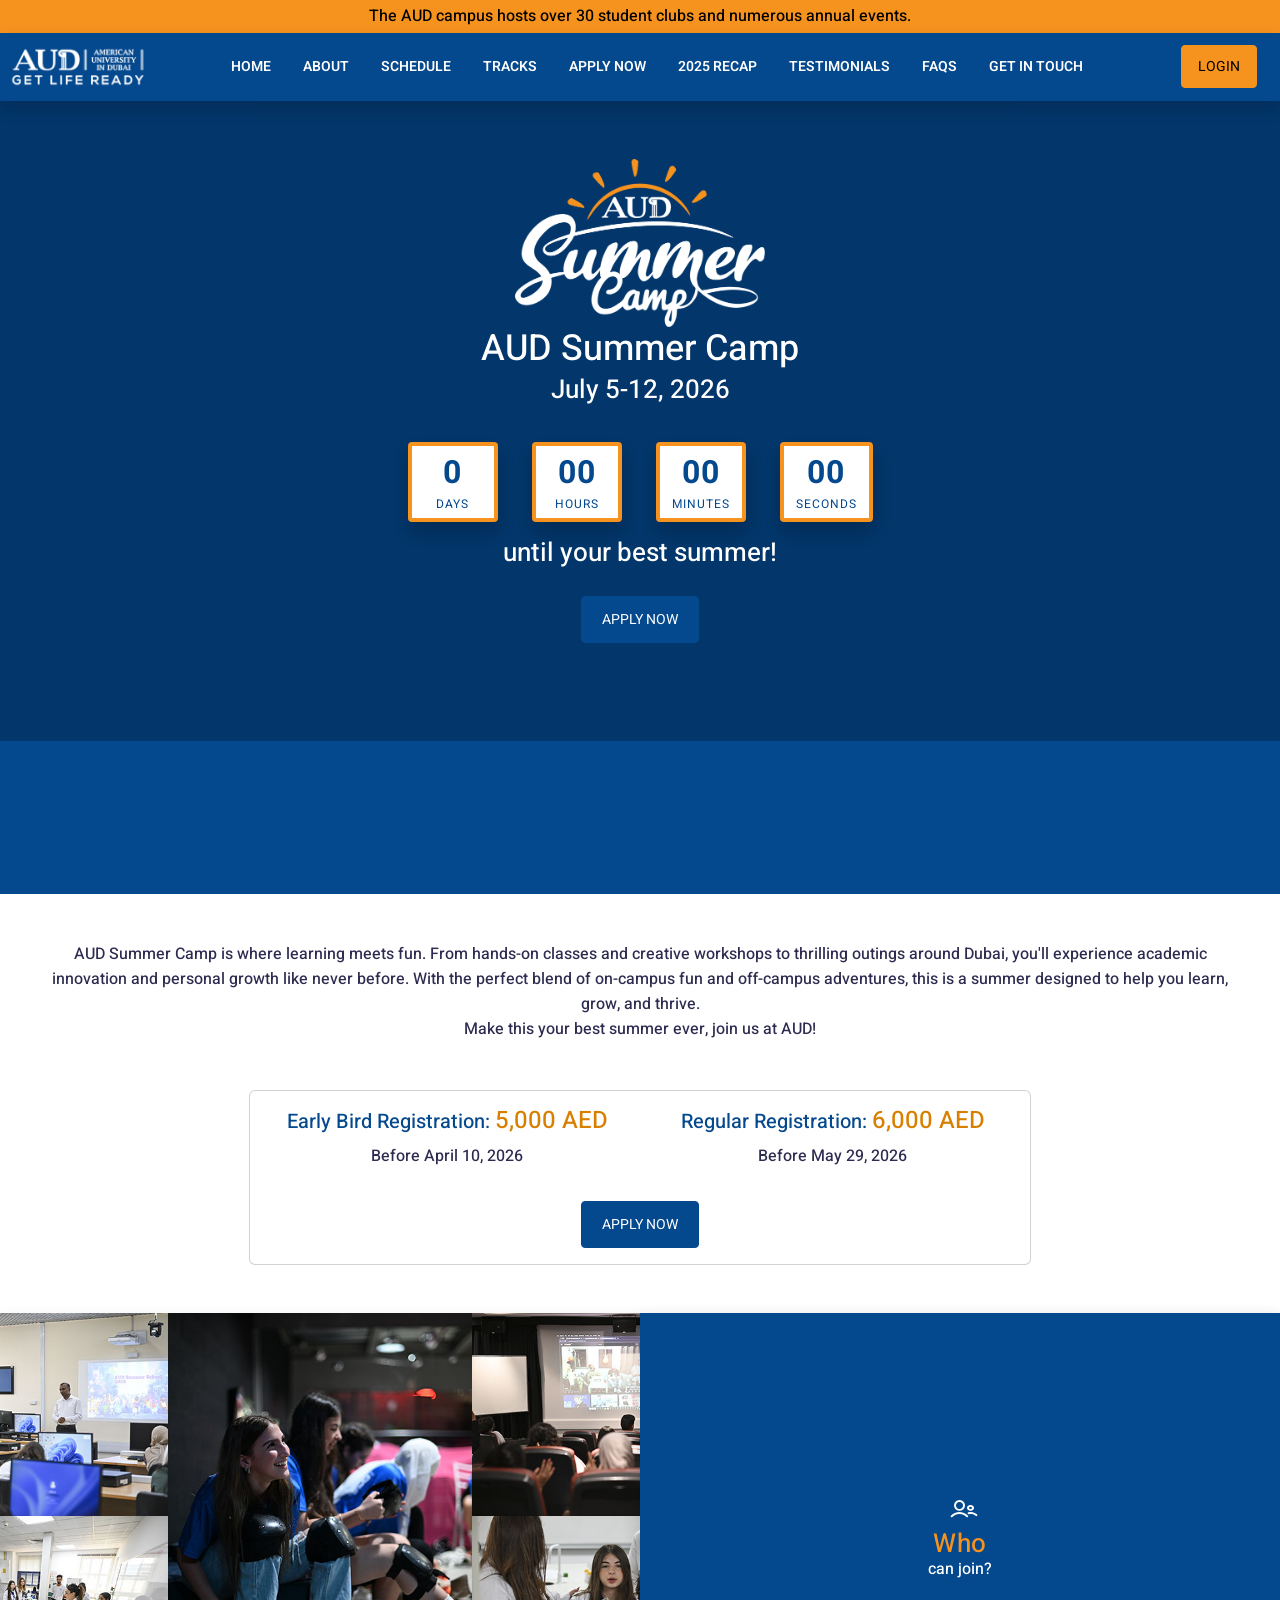
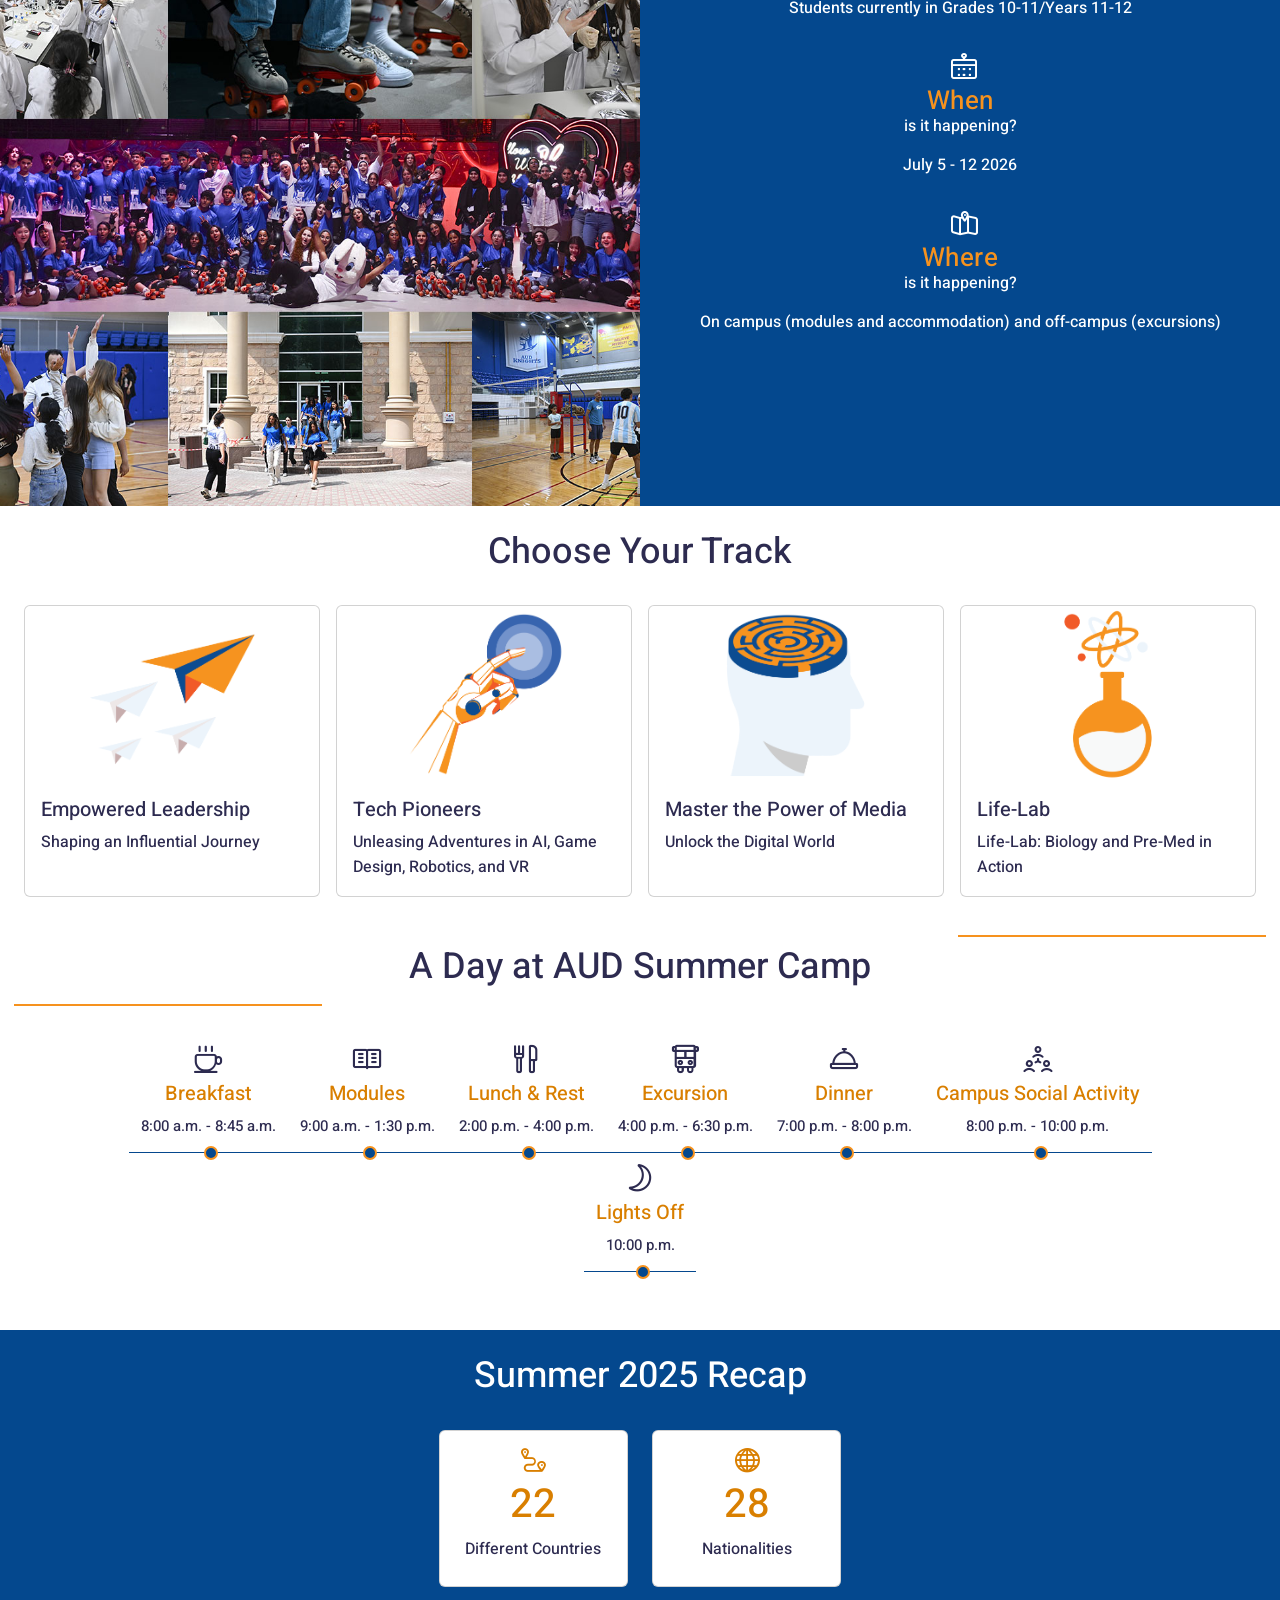
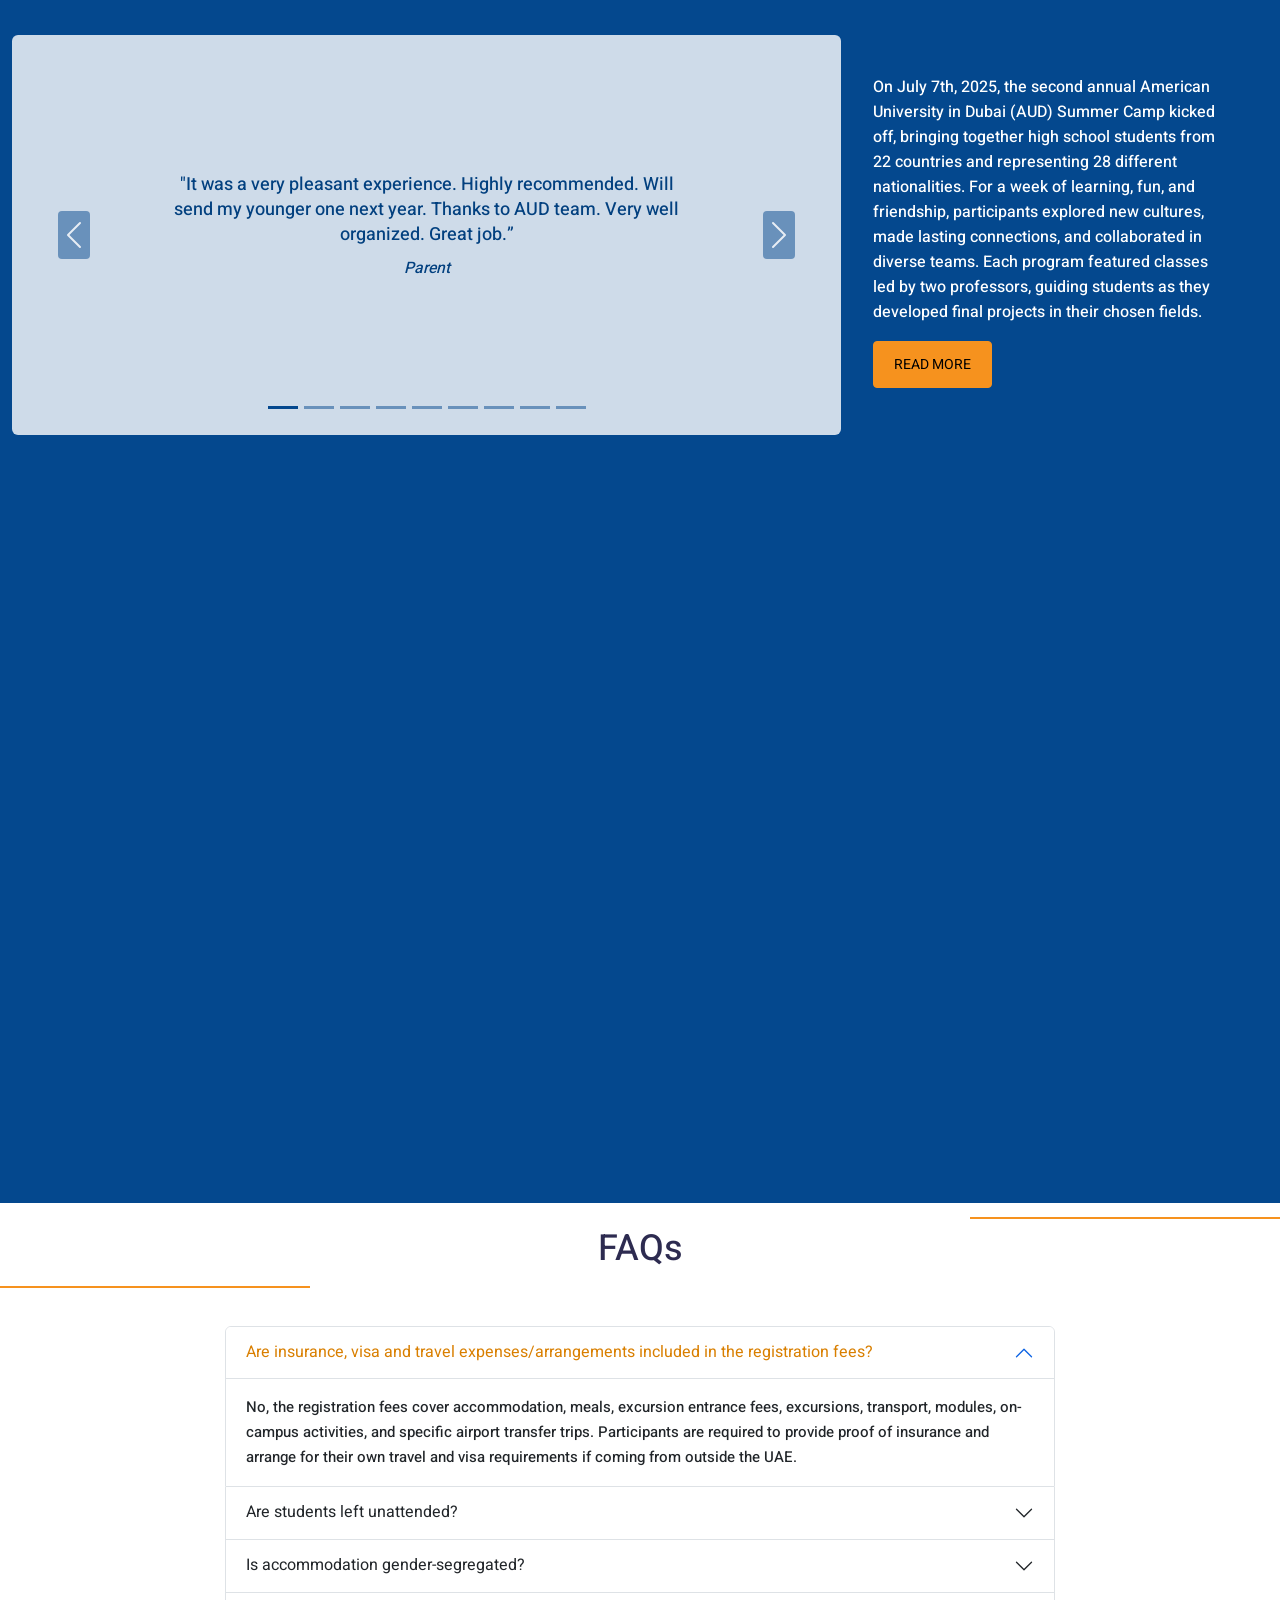
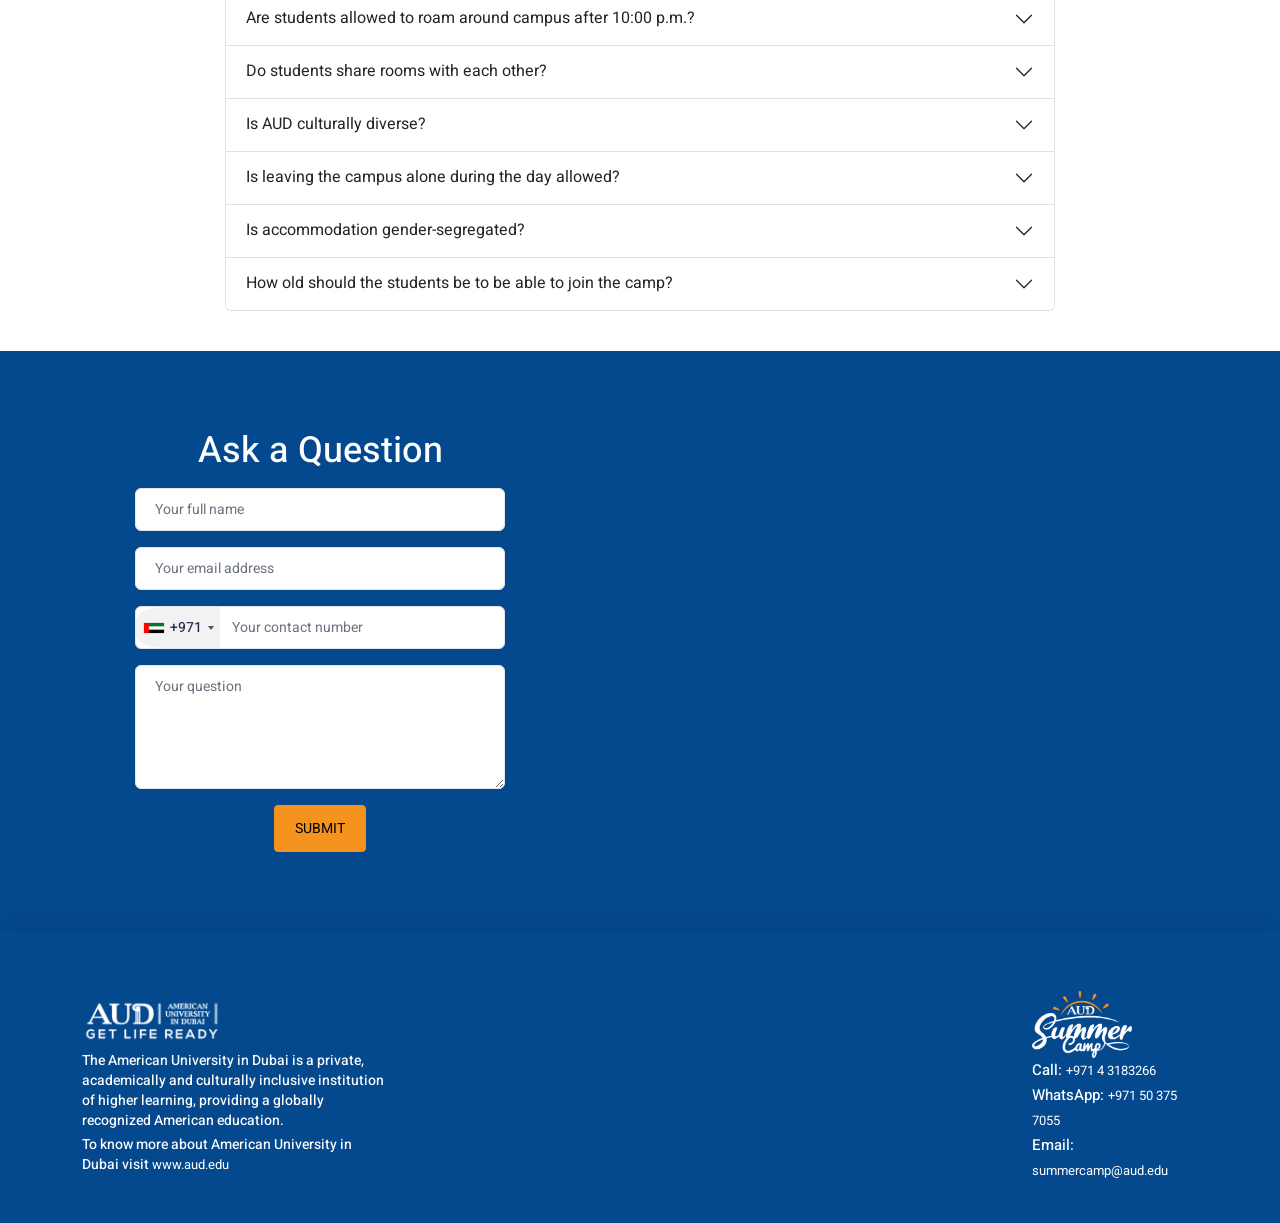
==== commit 4734a746: "text justify changes" ====
--- a/index.html
+++ b/index.html
@@ -184,9 +184,9 @@
                 <li class="nav-item">
                   <div class="text-center leftside-nav">
                     <a class="leftside-nav-link" href="/">
-                      <span class="icon">
+                      <!-- <span class="icon">
                         <i class="lni lni-home" aria-hidden="true"></i>
-                      </span>
+                      </span> -->
                       <span class="heading">HOME</span>
                     </a>
                   </div>
@@ -194,9 +194,9 @@
                 <li class="nav-item">
                   <div class="text-center leftside-nav">
                     <a class="leftside-nav-link" href="#about">
-                      <span class="icon">
+                      <!-- <span class="icon">
                         <i class="bi bi-info-circle"></i>
-                      </span>
+                      </span> -->
                       <span class="heading">About</span>
                       <span class="subheading">Summer Camp</span>
                     </a>
@@ -205,9 +205,9 @@
                 <li class="nav-item">
                   <div class="text-center leftside-nav">
                     <a class="leftside-nav-link" href="#typicalday">
-                      <span class="icon">
+                      <!-- <span class="icon">
                         <i class="lni lni-calendar" aria-hidden="true"></i>
-                      </span>
+                      </span> -->
                       <span class="heading">Schedule</span>
                       <span class="subheading">Typical Day </span>
                     </a>
@@ -216,9 +216,9 @@
                 <li class="nav-item">
                   <div class="text-center leftside-nav">
                     <a class="leftside-nav-link" href="#tracks">
-                      <span class="icon">
+                      <!-- <span class="icon">
                         <i class="lni lni-library" aria-hidden="true"></i>
-                      </span>
+                      </span> -->
                       <span class="heading">Tracks</span>
                     </a>
                   </div>
@@ -226,9 +226,9 @@
                 <li class="nav-item">
                   <div class="text-center leftside-nav">
                     <a class="leftside-nav-link" href="#intro">
-                      <span class="icon">
+                      <!-- <span class="icon">
                         <i class="bi bi-cursor"></i>
-                      </span>
+                      </span> -->
                       <span class="heading">Apply Now </span>
                     </a>
                   </div>
@@ -236,9 +236,9 @@
                 <li class="nav-item">
                   <div class="text-center leftside-nav">
                     <a class="leftside-nav-link" href="#recap">
-                      <span class="icon">
+                      <!-- <span class="icon">
                         <i class="lni lni-spinner-arrow" aria-hidden="true"></i>
-                      </span>
+                      </span> -->
                       <span class="heading">Recap</span>
                       <span class="subheading">2025 Camp</span>
                     </a>
@@ -247,9 +247,9 @@
                 <li class="nav-item">
                   <div class="text-center leftside-nav">
                     <a class="leftside-nav-link" href="#recap">
-                      <span class="icon">
+                      <!-- <span class="icon">
                         <i class="lni lni-popup" aria-hidden="true"></i>
-                      </span>
+                      </span> -->
                       <span class="heading">Testimonials</span>
                     </a>
                   </div>
@@ -257,9 +257,9 @@
                 <li class="nav-item">
                   <div class="text-center leftside-nav">
                     <a class="leftside-nav-link" href="#faq">
-                      <span class="icon">
+                      <!-- <span class="icon">
                         <i class="lni lni-question-circle" aria-hidden="true"></i>
-                      </span>
+                      </span> -->
                       <span class="heading">FAQ <span style="text-transform:lowercase">s</span>
                       </span>
                     </a>
@@ -268,9 +268,9 @@
                 <li class="nav-item">
                   <div class="text-center leftside-nav">
                     <a class="leftside-nav-link" href="#contact">
-                      <span class="icon">
+                      <!-- <span class="icon">
                         <i class="lni lni-phone" aria-hidden="true"></i>
-                      </span>
+                      </span> -->
                       <span class="heading">Get in Touch</span>
                     </a>
                   </div>
@@ -307,21 +307,19 @@
               <div class="container-fluid p-5">
                 <div class="row d-flex justify-content-center">
                   <div class="col-12 mb-5">
-                    <div class="text-center welcome">
-                      <p>AUD Summer Camp is where learning meets fun. From hands-on classes and creative workshops to thrilling outings around Dubai, you'll experience academic innovation and personal growth like never before. With the perfect blend of on-campus fun and off-campus adventures, this is a summer designed to help you learn, grow, and thrive.</p>
-                      <p>Make this your best summer ever, join us at AUD!</p>
-                    </div>
+                    <p class="text-justify text-lg-center">AUD Summer Camp is where learning meets fun. From hands-on classes and creative workshops to thrilling outings around Dubai, you'll experience academic innovation and personal growth like never before. With the perfect blend of on-campus fun and off-campus adventures, this is a summer designed to help you learn, grow, and thrive.</p>
+                    <p class="text-justify text-lg-center">Make this your best summer ever, join us at AUD!</p>
                   </div>
                   <div class="col-12 col-xl-8">
                     <div class="card p-3">
                       <div class="row mb-3">
                         <div class="col-12 col-xl-6 mb-3 mb-xl-0">
-                          <h2 class="card-title text-purple text-center">Early Bird Registration: <span class="h4 text-orange">5,000 AED</span>
+                          <h2 class="card-title text-purple text-center">Early Bird Registration: <span class="h4 text-orange d-block d-sm-inline">5,000 AED</span>
                           </h2>
                           <p class="card-text text-center">Before April 10, 2026</p>
                         </div>
                         <div class="col-12 col-xl-6 mb-3 mb-lx-0">
-                          <h2 class="card-title text-purple text-center">Regular Registration: <span class="h4 text-orange">6,000 AED</span>
+                          <h2 class="card-title text-purple text-center">Regular Registration: <span class="h4 text-orange d-block d-sm-inline">6,000 AED</span>
                           </h2>
                           <p class="card-text text-center">Before May 29, 2026</p>
                         </div>
@@ -1321,7 +1319,7 @@
                 </div>
                 <div class="row d-flex justify-content-center pb-5">
                   <div class="col-6 col-xl-2">
-                    <div class="card p-3">
+                    <div class="card p-3 d-flex h-100">
                       <div class="d-flex align-content-center justify-content-center mb-2">
                         <i class="lni lni-travel text-orange" aria-hidden="true"></i>
                       </div>
@@ -1330,7 +1328,7 @@
                     </div>
                   </div>
                   <div class="col-6 col-xl-2">
-                    <div class="card p-3">
+                    <div class="card p-3 d-flex h-100">
                       <div class="d-flex align-content-center justify-content-center mb-2">
                         <i class="lni lni-world text-orange" aria-hidden="true"></i>
                       </div>
@@ -1441,7 +1439,7 @@
                   </div>
                   <div class="col-12 col-lg-4 align-items-center recapposition">
                     <div class="d-flex flex-column align-items-center align-items-sm-start">
-                      <p class="text-white mb-3 text-center text-sm-justify">On July 7th, 2025, the second annual American University in Dubai (AUD) Summer Camp kicked off, bringing together high school students from 22 countries and representing 28 different nationalities. For a week of learning, fun, and friendship, participants explored new cultures, made lasting connections, and collaborated in diverse teams. Each program featured classes led by two professors, guiding students as they developed final projects in their chosen fields.</p>
+                      <p class="text-white mb-3 text-justify">On July 7th, 2025, the second annual American University in Dubai (AUD) Summer Camp kicked off, bringing together high school students from 22 countries and representing 28 different nationalities. For a week of learning, fun, and friendship, participants explored new cultures, made lasting connections, and collaborated in diverse teams. Each program featured classes led by two professors, guiding students as they developed final projects in their chosen fields.</p>
                       <a class="btn btn-secondary submitbutton" target="_blank" href="https://aud.edu/all-news/aud-summer-camp-2024-bridging-high-school-and-university/">Read more</a>
                     </div>
                   </div>
--- a/css/override.css
+++ b/css/override.css
@@ -406,11 +406,6 @@
     content: none;
   }
 }
-@media (min-width: 576px) {
-  .text-sm-justify {
-    text-align: justify !important;
-  }
-}
 @media screen and (max-width: 760px) {
   .card-body {
     display: flex;
@@ -454,11 +449,15 @@
     width: 140px;
     max-width: 140px;
   }
+  .text-lg-center {
+    text-align: center !important;
+  }
   .sidebar {
     position: relative;
     left: 0;
     width: 100vw;
     height: fit-content;
+    top: unset;
   }
   .sidebar .nav-item:not(:last-child) {
     margin-right: 2rem;
@@ -472,7 +471,4 @@
   #recap .recapposition {
     padding: 40px !important;
   }
-  .sidebar {
-    top: 58px;
-  }
 }
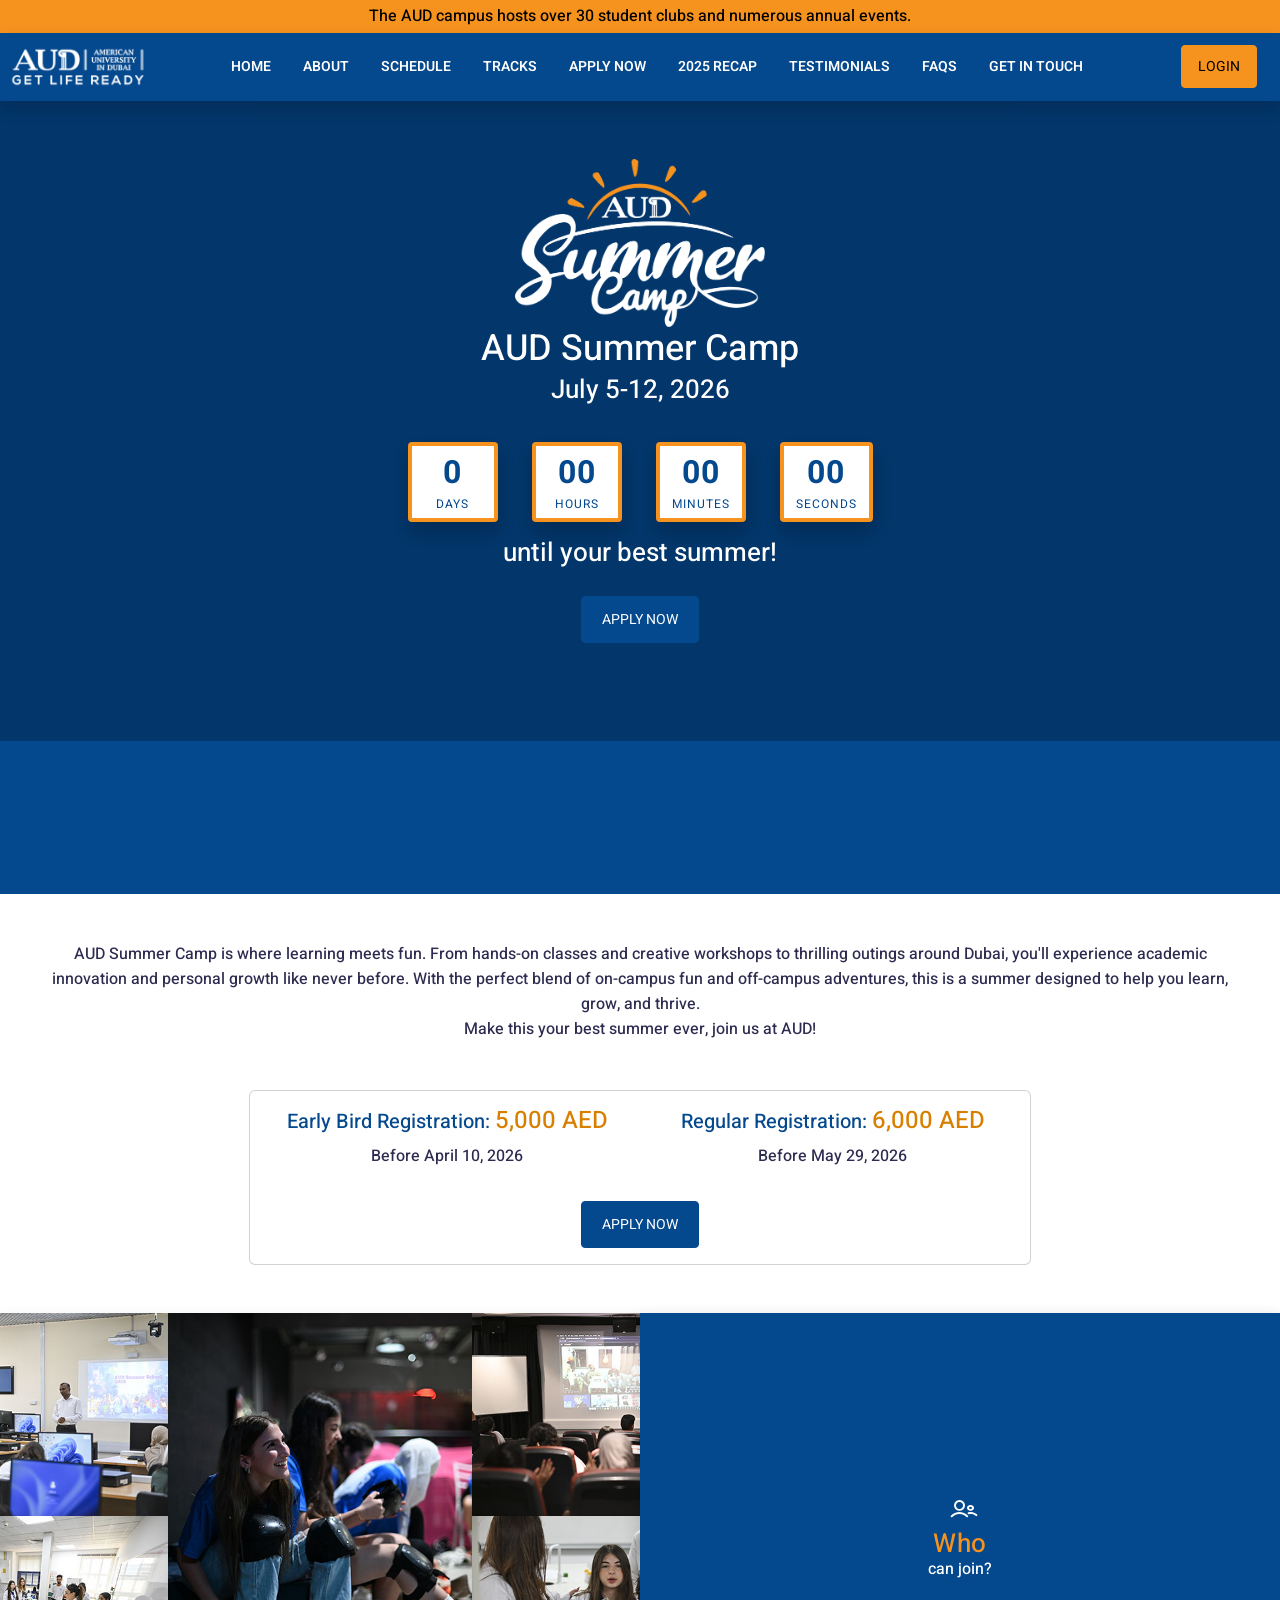
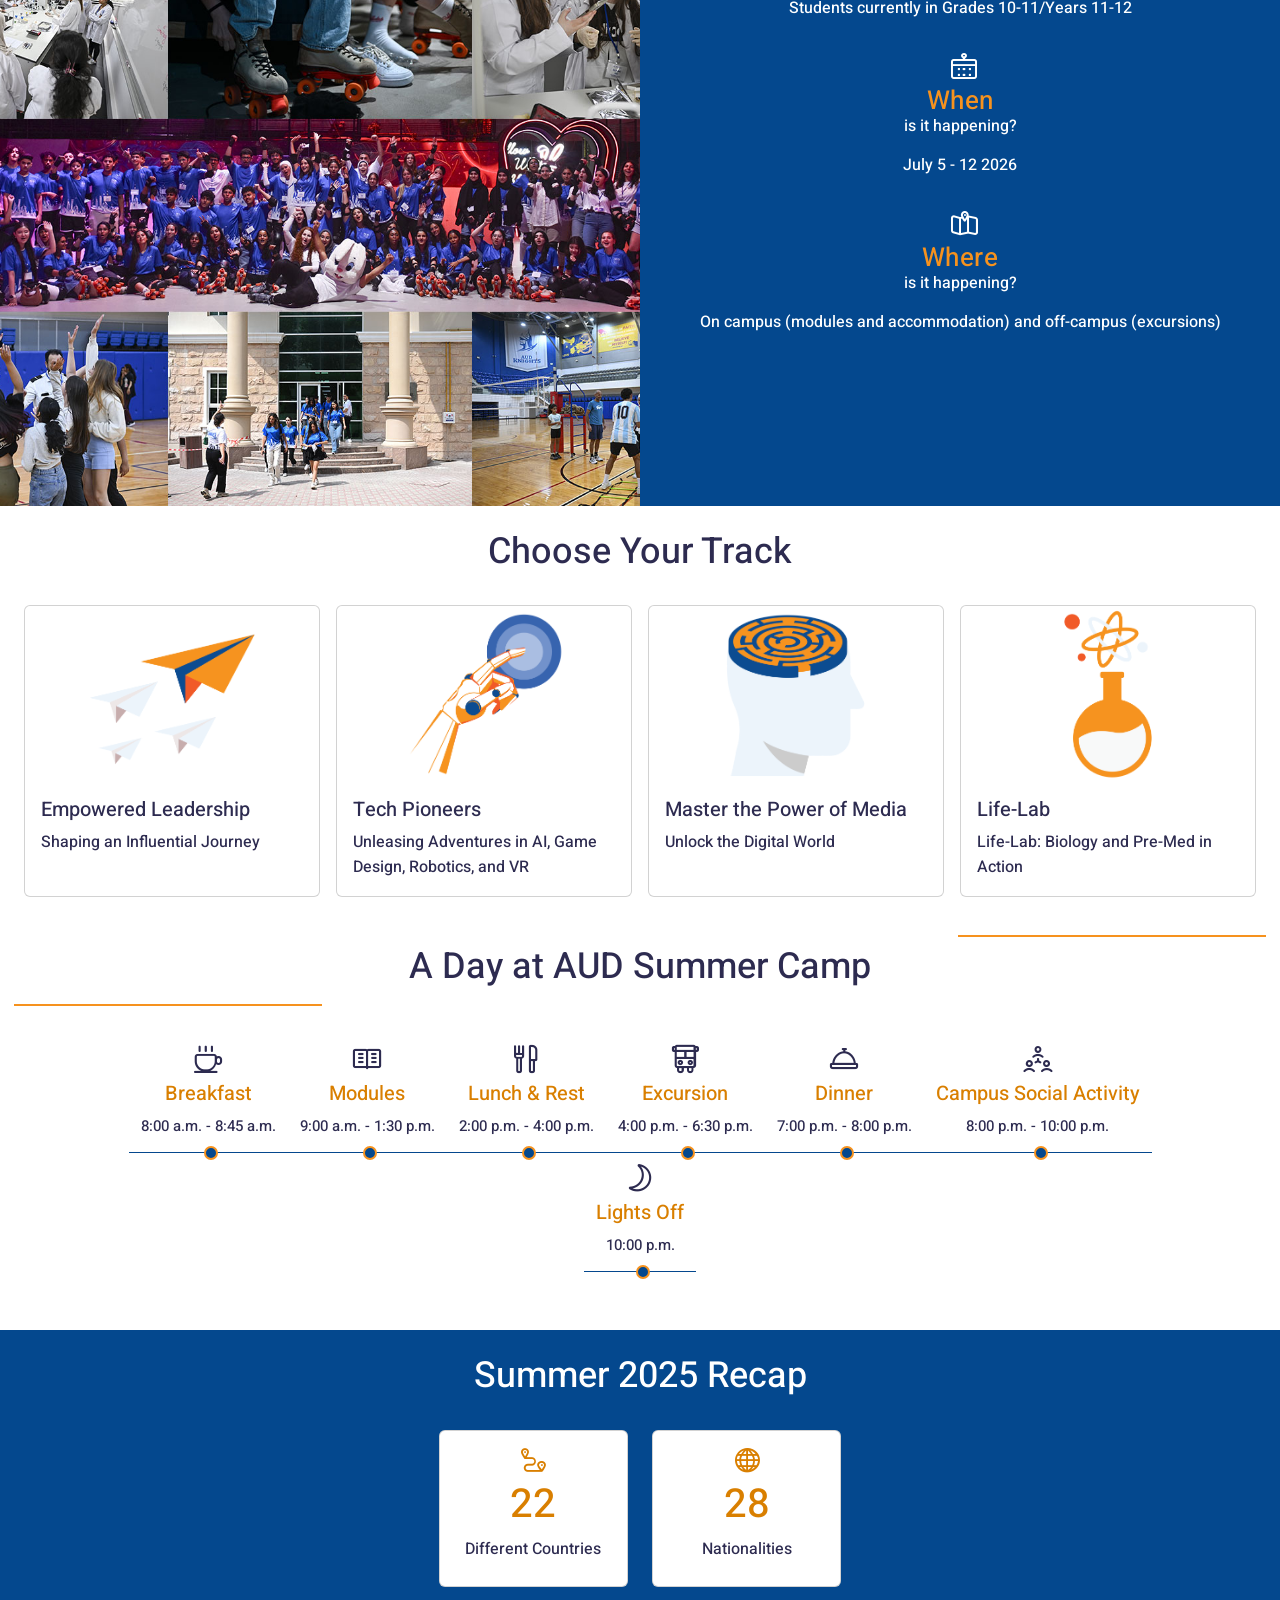
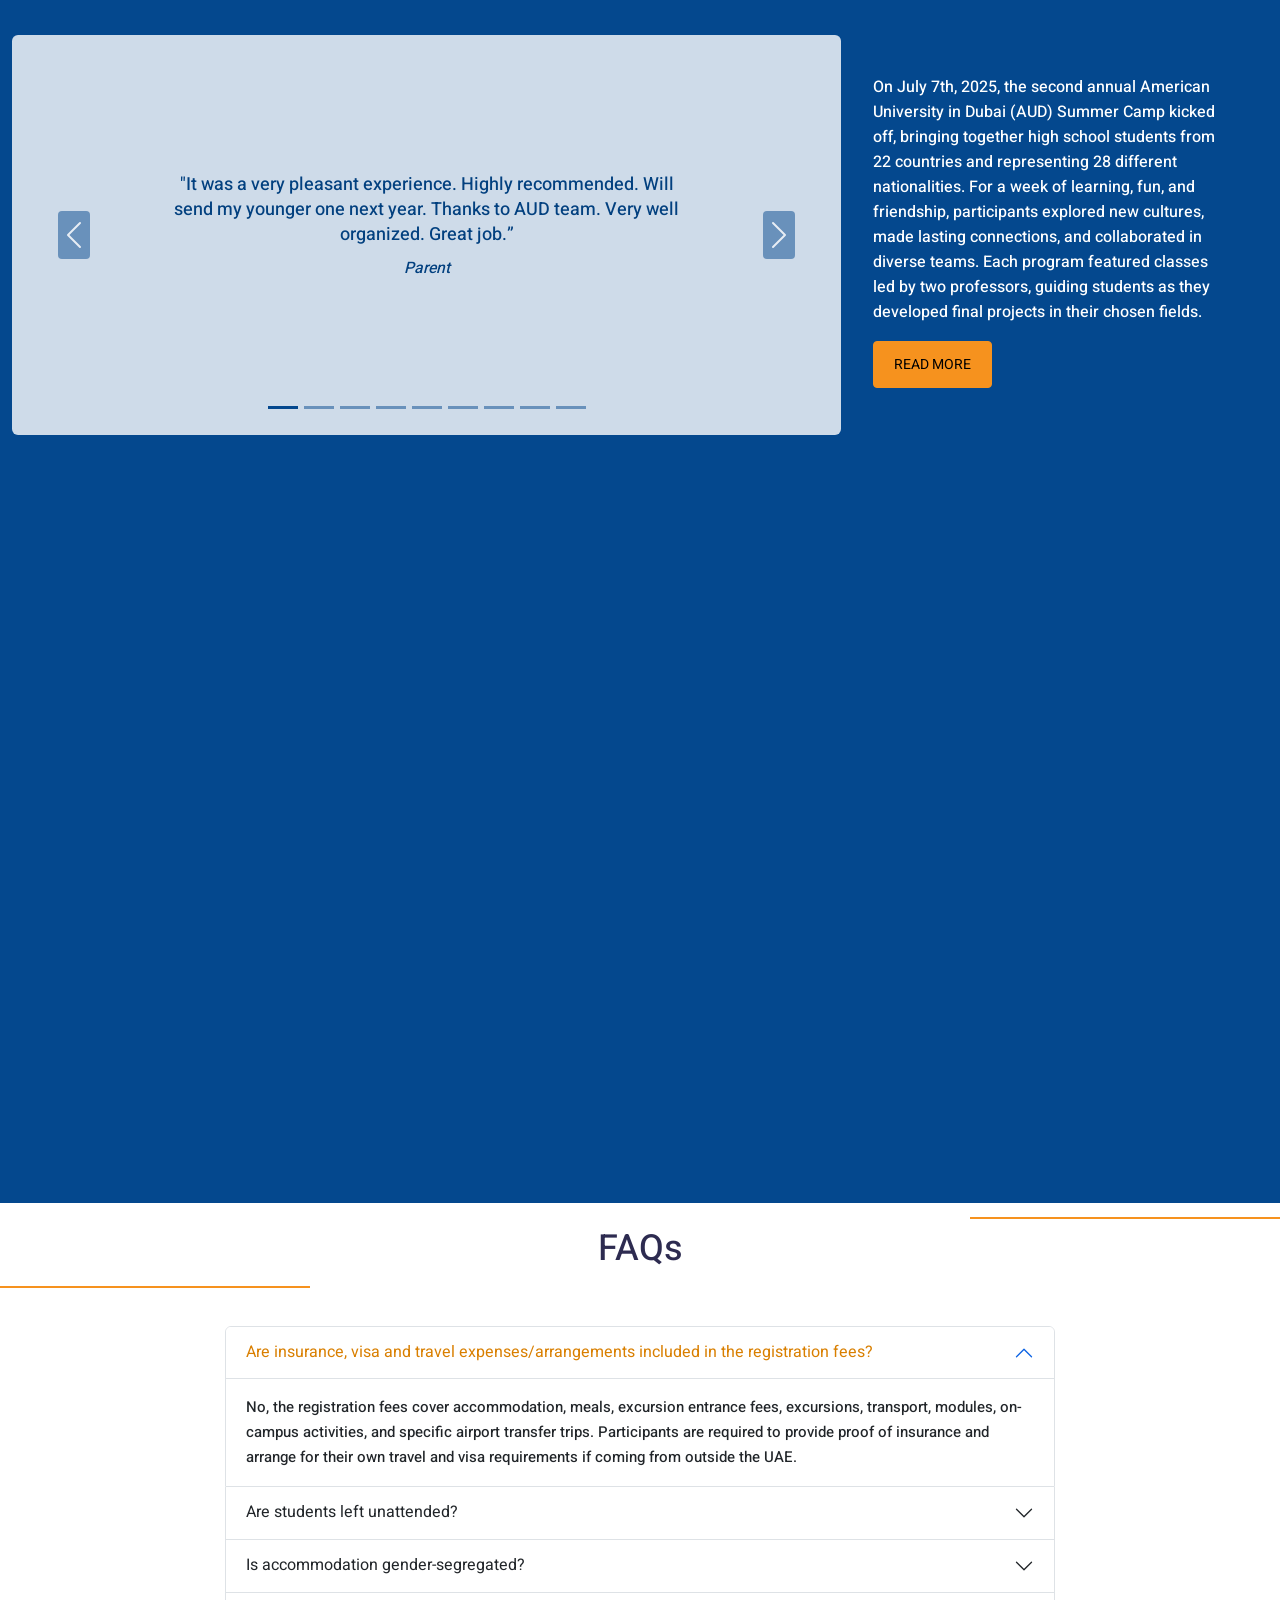
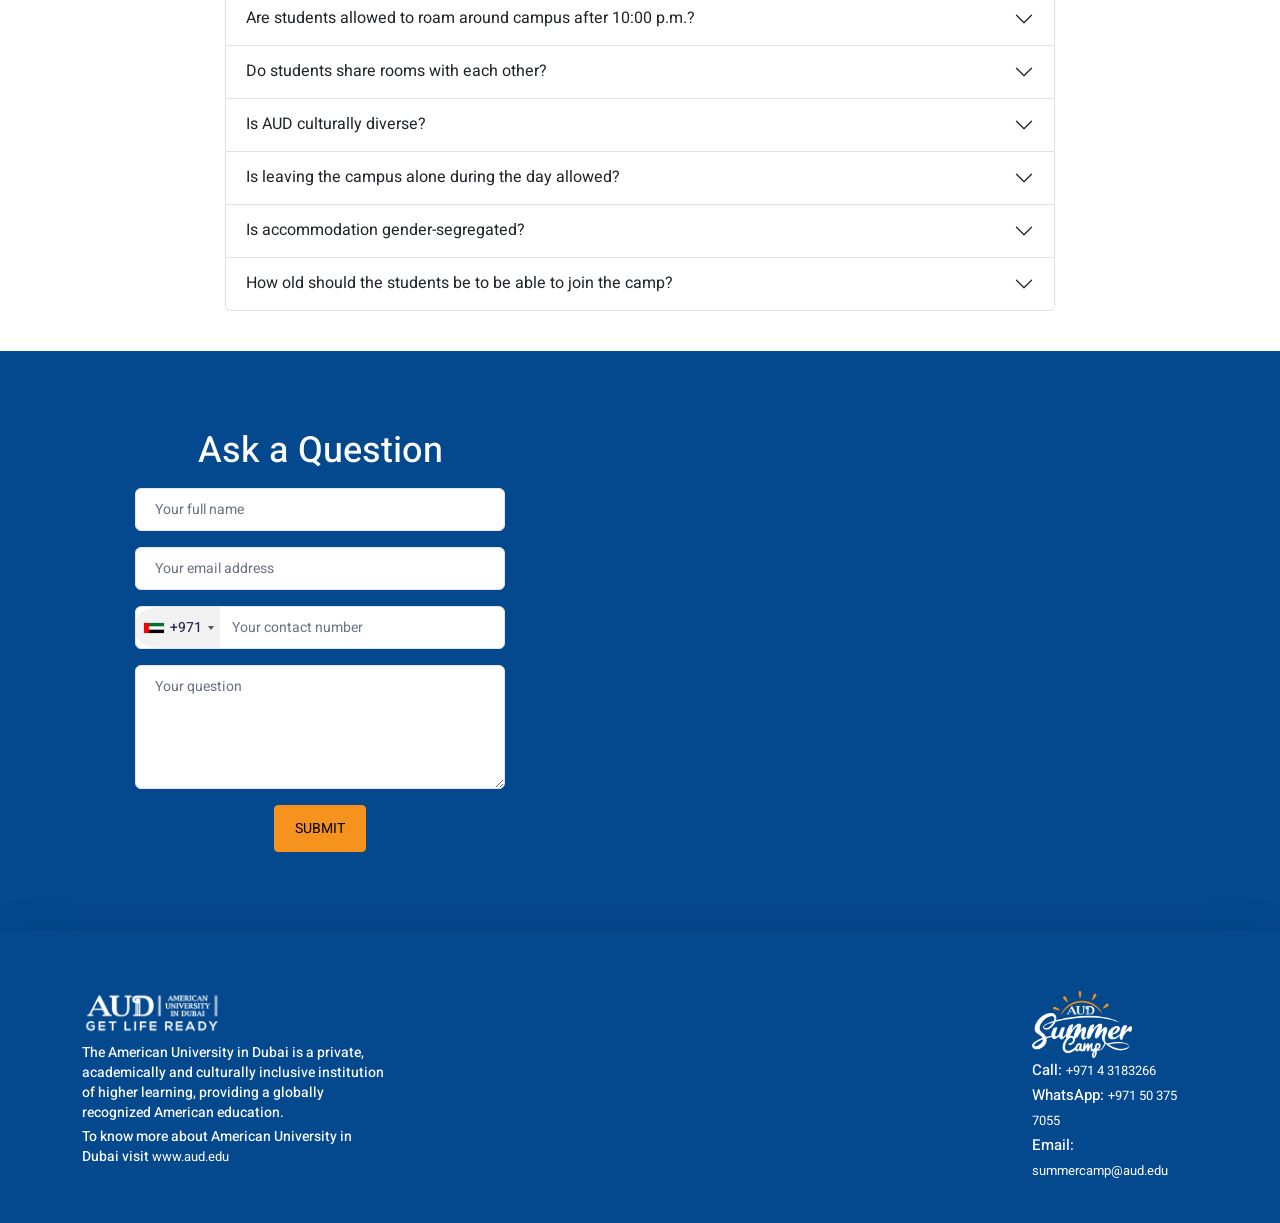
==== commit e366a9dd: "footer fix" ====
--- a/index.html
+++ b/index.html
@@ -1720,13 +1720,13 @@
           <footer class="footer-area section-padding shadow-lg">
             <div class="container">
               <div class="row d-flex align-items-center justify-content-between">
-                <div class="col-8 col-xl-4">
+                <div class="col-12 mb-3 col-md-6 col-xl-4">
                   <img src="img/AUD-logo-Get-Life-Ready.png" alt="AUD Logo" class="audlog">
                   <p class="small mt-2 light mb-1">The American University in Dubai is a private, academically and culturally inclusive institution of higher learning, providing a globally recognized American education.</p>
                   <p class="small light">To know more about American University in Dubai visit <a href="https://aud.edu">www.aud.edu</a>
                   </p>
                 </div>
-                <div class="col-4 col-xl-2">
+                <div class="col-12 col-md-6 col-xl-2">
                   <img src="img/AUDsummercamp-Logo.png" alt="summer camp logo" class="scLogo" />
                   <ul>
                     <li>
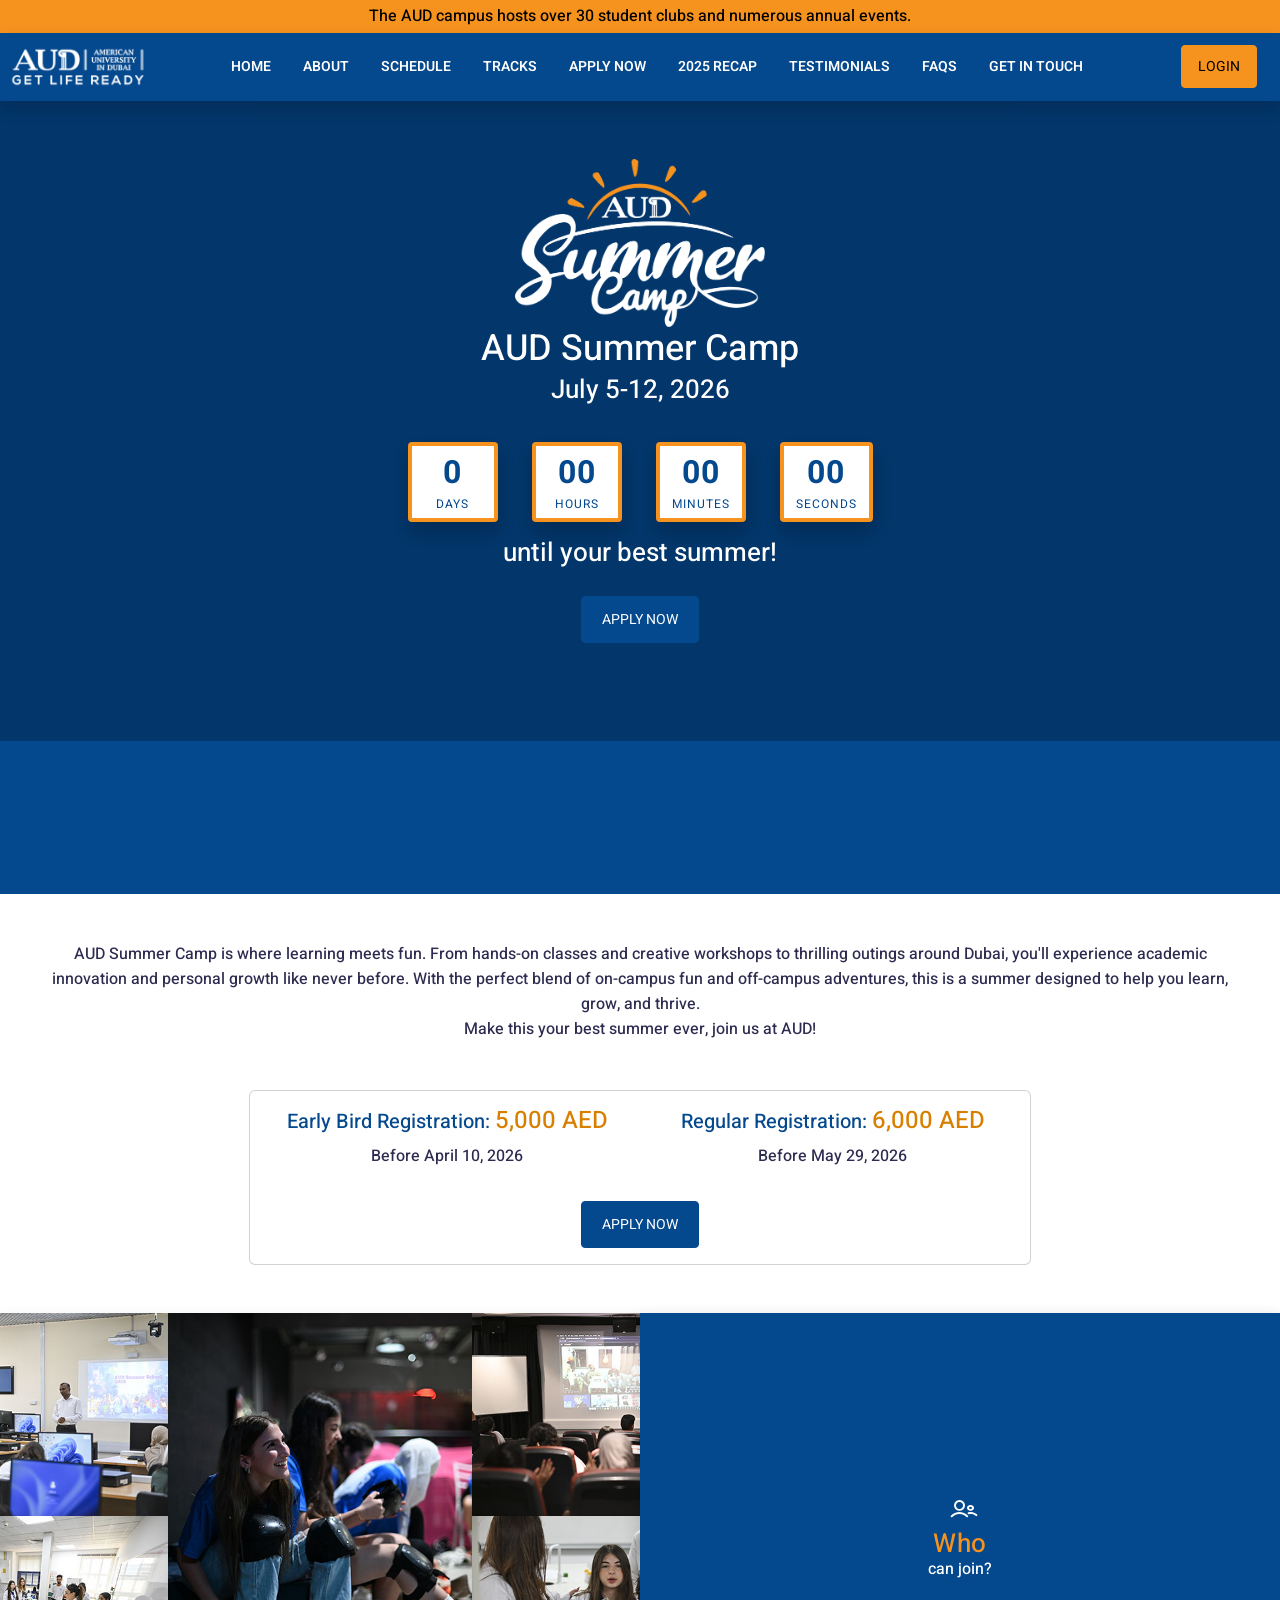
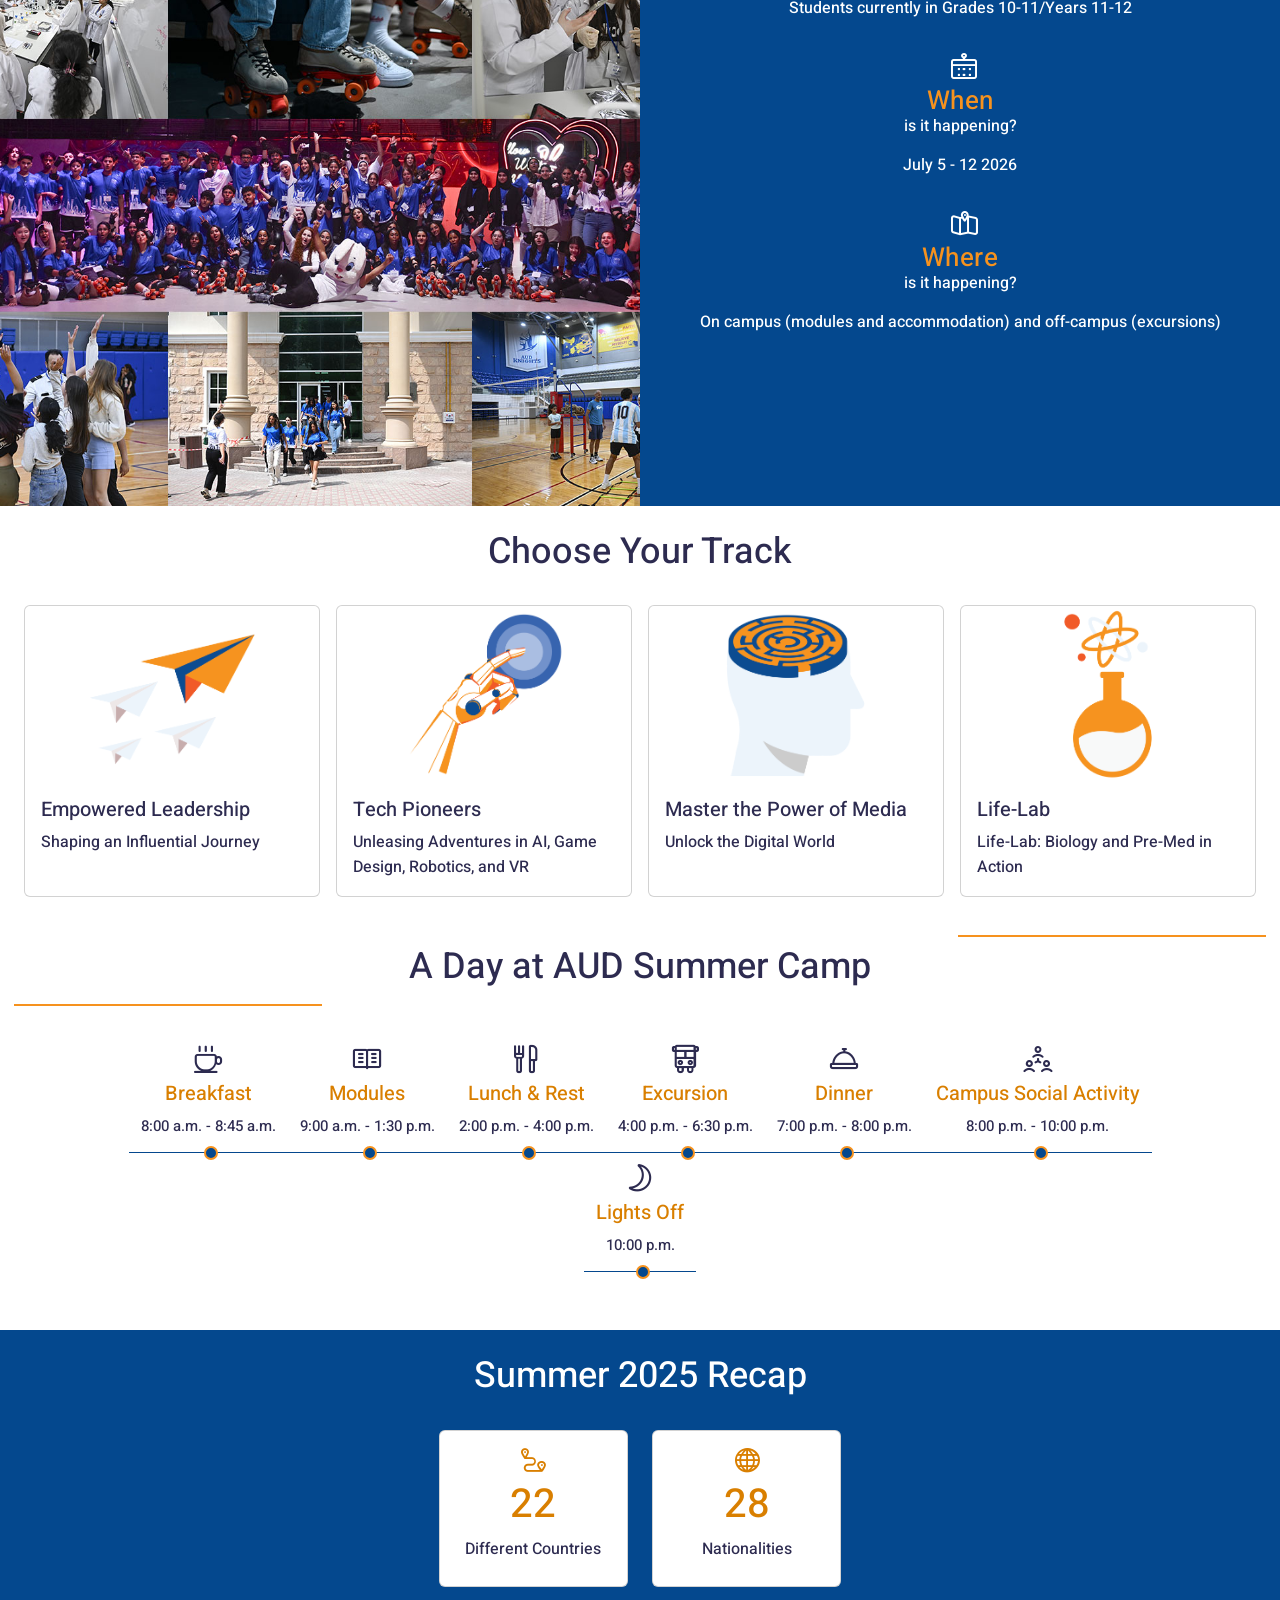
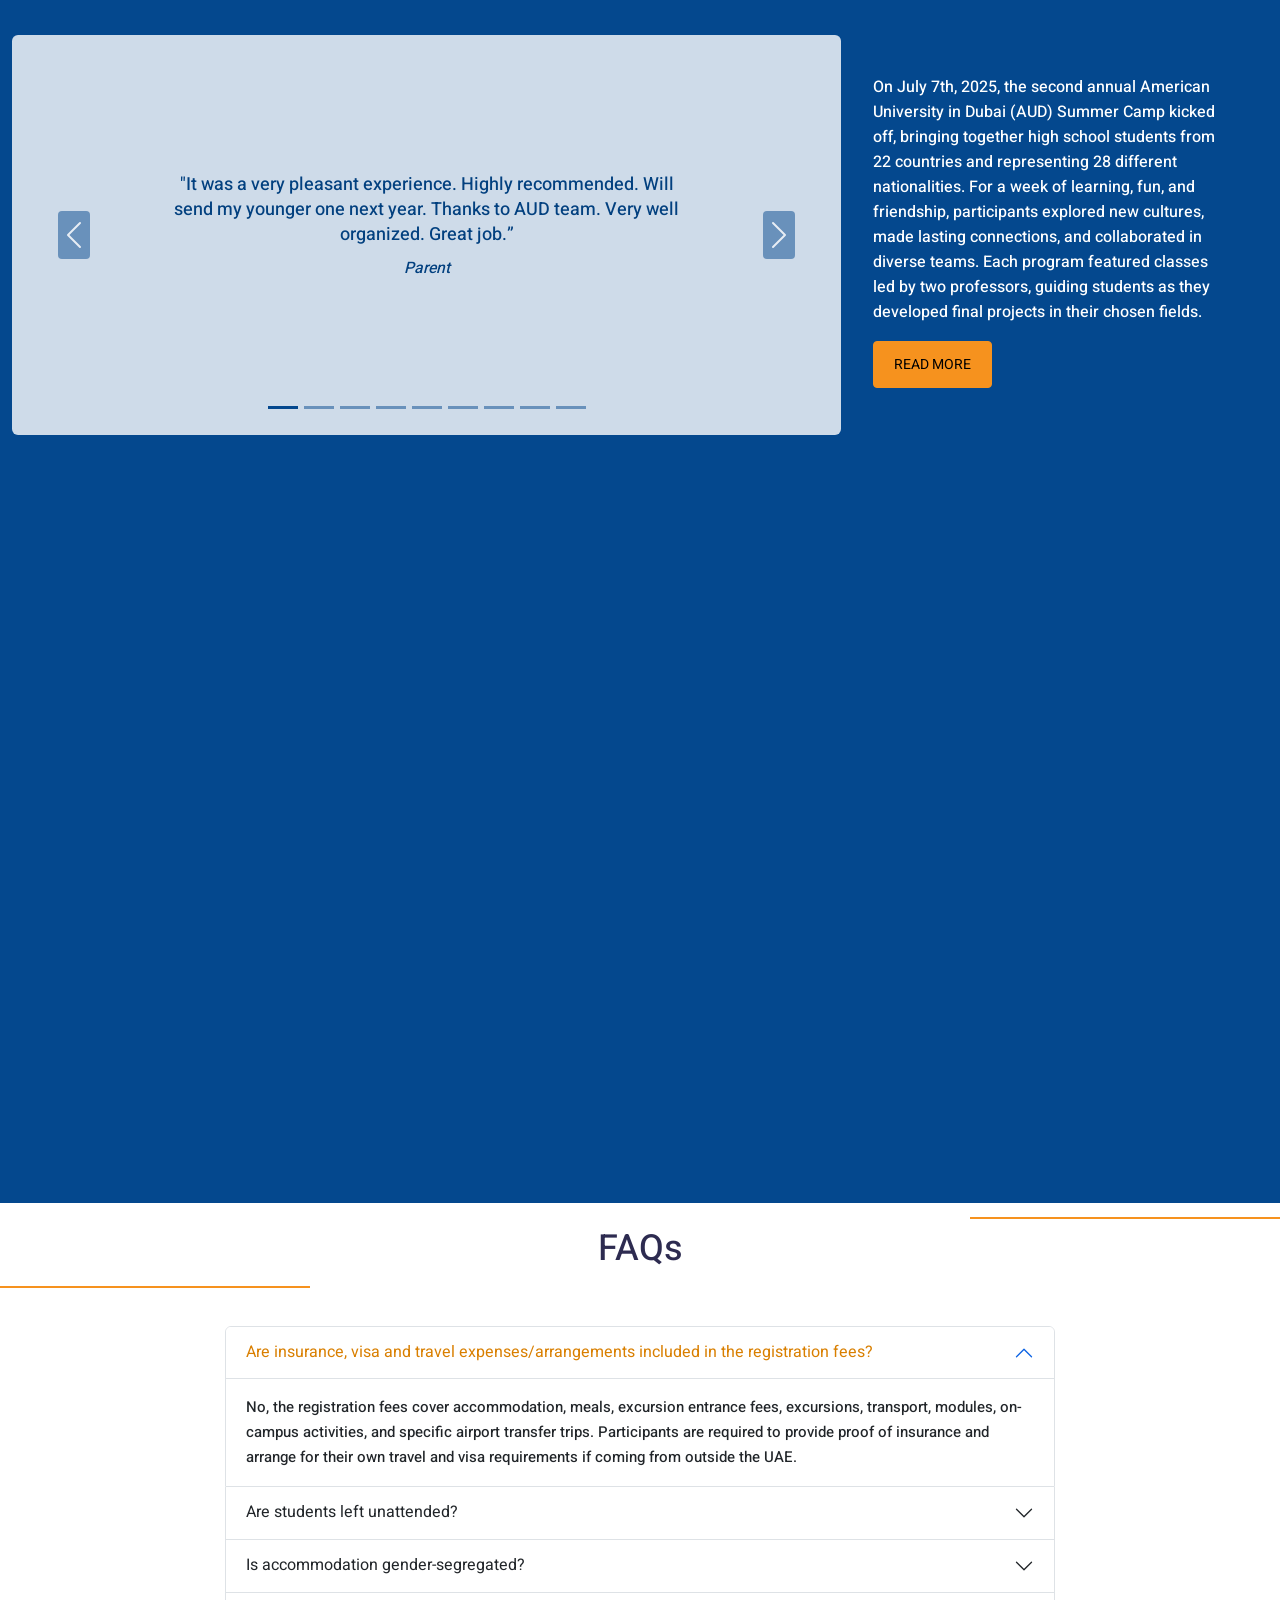
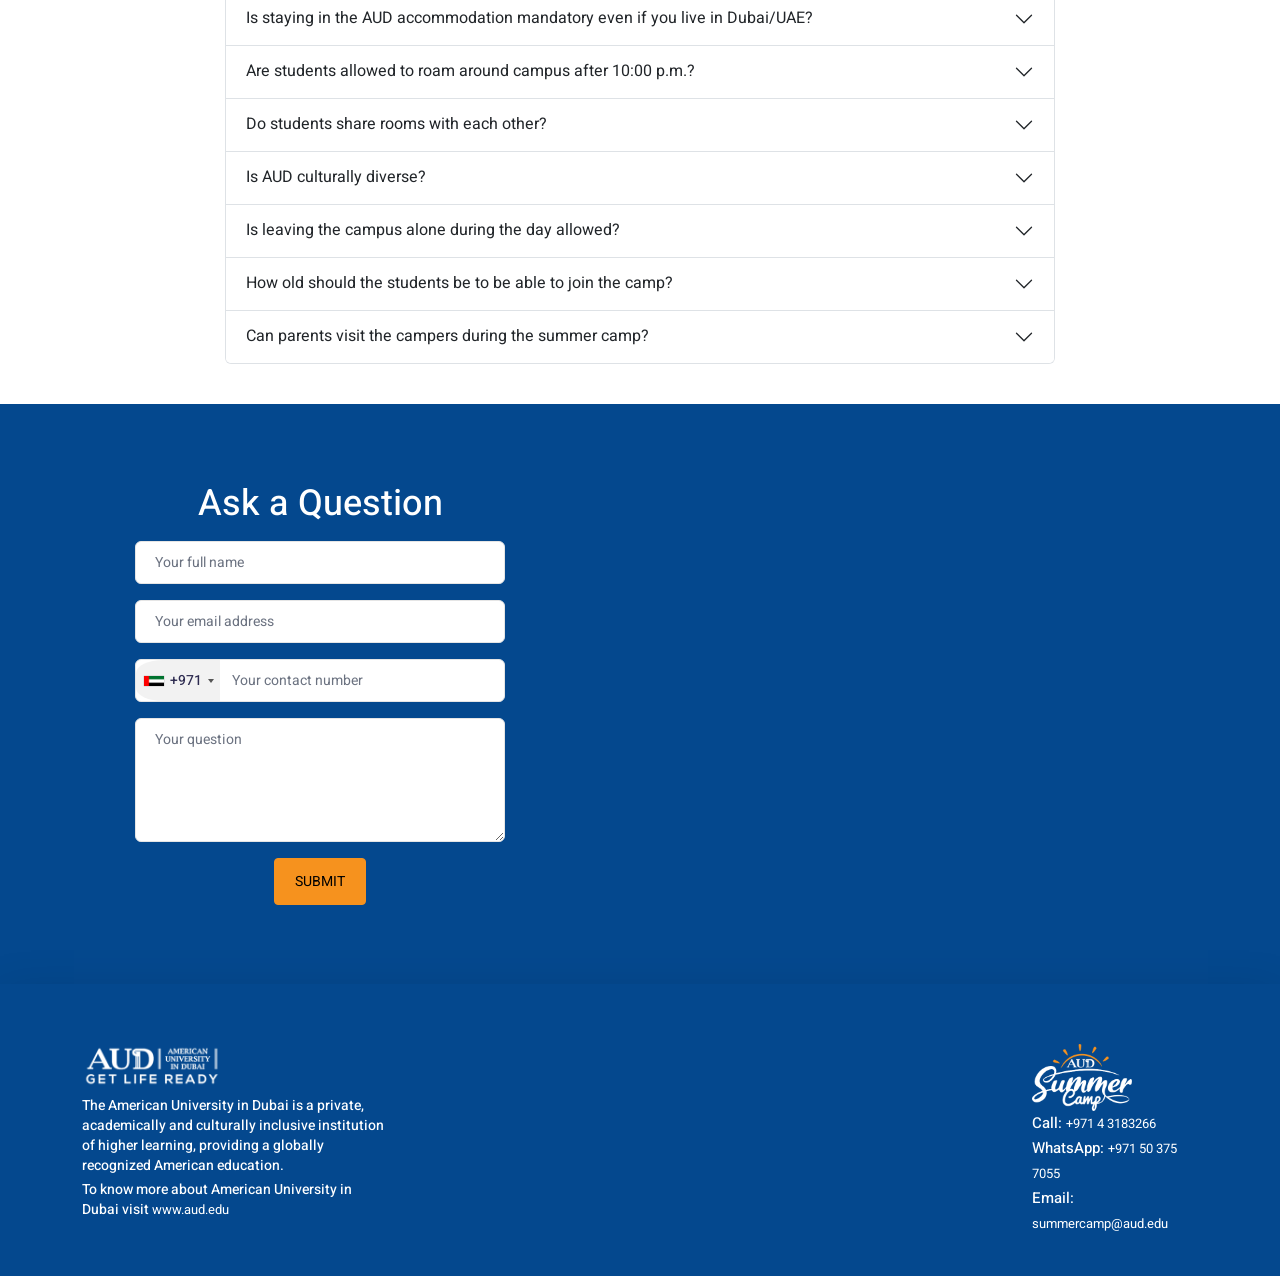
==== commit dd034436: "transition fix and faq fix" ====
--- a/index.html
+++ b/index.html
@@ -80,9 +80,6 @@
                 <li class="nav-item mr-lg-2">
                   <div class="text-center leftside-nav">
                     <a class="leftside-nav-link" href="/">
-                      <!-- <span class="icon">
-                        <i class="lni lni-home" aria-hidden="true"></i>
-                      </span> -->
                       <span class="heading">HOME</span>
                     </a>
                   </div>
@@ -90,9 +87,6 @@
                 <li class="nav-item">
                   <div class="text-center leftside-nav">
                     <a class="leftside-nav-link" href="#about">
-                      <!-- <span class="icon">
-                        <i class="bi bi-info-circle"></i>
-                      </span> -->
                       <span class="heading">About</span>
                     </a>
                   </div>
@@ -100,9 +94,6 @@
                 <li class="nav-item">
                   <div class="text-center leftside-nav">
                     <a class="leftside-nav-link" href="#typicalday">
-                      <!-- <span class="icon">
-                        <i class="lni lni-calendar" aria-hidden="true"></i>
-                      </span> -->
                       <span class="heading">Schedule</span>
                     </a>
                   </div>
@@ -110,9 +101,6 @@
                 <li class="nav-item">
                   <div class="text-center leftside-nav">
                     <a class="leftside-nav-link" href="#tracks">
-                      <!-- <span class="icon">
-                        <i class="lni lni-library" aria-hidden="true"></i>
-                      </span> -->
                       <span class="heading">Tracks</span>
                     </a>
                   </div>
@@ -120,9 +108,6 @@
                 <li class="nav-item">
                   <div class="text-center leftside-nav">
                     <a class="leftside-nav-link" href="#intro">
-                      <!-- <span class="icon">
-                        <i class="bi bi-cursor"></i>
-                      </span> -->
                       <span class="heading">Apply Now </span>
                     </a>
                   </div>
@@ -130,9 +115,6 @@
                 <li class="nav-item">
                   <div class="text-center leftside-nav">
                     <a class="leftside-nav-link" href="#recap">
-                      <!-- <span class="icon">
-                        <i class="lni lni-spinner-arrow" aria-hidden="true"></i>
-                      </span> -->
                       <span class="heading">2025 Recap</span>
                     </a>
                   </div>
@@ -140,9 +122,6 @@
                 <li class="nav-item">
                   <div class="text-center leftside-nav">
                     <a class="leftside-nav-link" href="#recap">
-                      <!-- <span class="icon">
-                        <i class="lni lni-popup" aria-hidden="true"></i>
-                      </span> -->
                       <span class="heading">Testimonials</span>
                     </a>
                   </div>
@@ -150,9 +129,6 @@
                 <li class="nav-item">
                   <div class="text-center leftside-nav">
                     <a class="leftside-nav-link" href="#faq">
-                      <!-- <span class="icon">
-                        <i class="lni lni-question-circle" aria-hidden="true"></i>
-                      </span> -->
                       <span class="heading">FAQs</span>
                       </span>
                     </a>
@@ -161,9 +137,6 @@
                 <li class="nav-item">
                   <div class="text-center leftside-nav">
                     <a class="leftside-nav-link" href="#contact">
-                      <!-- <span class="icon">
-                        <i class="lni lni-phone" aria-hidden="true"></i>
-                      </span> -->
                       <span class="heading">Get in Touch</span>
                     </a>
                   </div>
@@ -184,9 +157,6 @@
                 <li class="nav-item">
                   <div class="text-center leftside-nav">
                     <a class="leftside-nav-link" href="/">
-                      <!-- <span class="icon">
-                        <i class="lni lni-home" aria-hidden="true"></i>
-                      </span> -->
                       <span class="heading">HOME</span>
                     </a>
                   </div>
@@ -194,9 +164,6 @@
                 <li class="nav-item">
                   <div class="text-center leftside-nav">
                     <a class="leftside-nav-link" href="#about">
-                      <!-- <span class="icon">
-                        <i class="bi bi-info-circle"></i>
-                      </span> -->
                       <span class="heading">About</span>
                       <span class="subheading">Summer Camp</span>
                     </a>
@@ -205,9 +172,6 @@
                 <li class="nav-item">
                   <div class="text-center leftside-nav">
                     <a class="leftside-nav-link" href="#typicalday">
-                      <!-- <span class="icon">
-                        <i class="lni lni-calendar" aria-hidden="true"></i>
-                      </span> -->
                       <span class="heading">Schedule</span>
                       <span class="subheading">Typical Day </span>
                     </a>
@@ -216,9 +180,6 @@
                 <li class="nav-item">
                   <div class="text-center leftside-nav">
                     <a class="leftside-nav-link" href="#tracks">
-                      <!-- <span class="icon">
-                        <i class="lni lni-library" aria-hidden="true"></i>
-                      </span> -->
                       <span class="heading">Tracks</span>
                     </a>
                   </div>
@@ -226,9 +187,6 @@
                 <li class="nav-item">
                   <div class="text-center leftside-nav">
                     <a class="leftside-nav-link" href="#intro">
-                      <!-- <span class="icon">
-                        <i class="bi bi-cursor"></i>
-                      </span> -->
                       <span class="heading">Apply Now </span>
                     </a>
                   </div>
@@ -236,9 +194,6 @@
                 <li class="nav-item">
                   <div class="text-center leftside-nav">
                     <a class="leftside-nav-link" href="#recap">
-                      <!-- <span class="icon">
-                        <i class="lni lni-spinner-arrow" aria-hidden="true"></i>
-                      </span> -->
                       <span class="heading">Recap</span>
                       <span class="subheading">2025 Camp</span>
                     </a>
@@ -247,9 +202,6 @@
                 <li class="nav-item">
                   <div class="text-center leftside-nav">
                     <a class="leftside-nav-link" href="#recap">
-                      <!-- <span class="icon">
-                        <i class="lni lni-popup" aria-hidden="true"></i>
-                      </span> -->
                       <span class="heading">Testimonials</span>
                     </a>
                   </div>
@@ -257,9 +209,6 @@
                 <li class="nav-item">
                   <div class="text-center leftside-nav">
                     <a class="leftside-nav-link" href="#faq">
-                      <!-- <span class="icon">
-                        <i class="lni lni-question-circle" aria-hidden="true"></i>
-                      </span> -->
                       <span class="heading">FAQ <span style="text-transform:lowercase">s</span>
                       </span>
                     </a>
@@ -268,9 +217,6 @@
                 <li class="nav-item">
                   <div class="text-center leftside-nav">
                     <a class="leftside-nav-link" href="#contact">
-                      <!-- <span class="icon">
-                        <i class="lni lni-phone" aria-hidden="true"></i>
-                      </span> -->
                       <span class="heading">Get in Touch</span>
                     </a>
                   </div>
@@ -1411,7 +1357,7 @@
                         </div>
                         <div class="carousel-item">
                           <div class="testimony">
-                            <p class="pb-2">"Our daughter, Christina Gabriel, had such a memorable and wonderful week at AUD summer camp that she was crying when we picked her up from the airport because she didn’t want to be back home."</p>
+                            <p class="pb-2">"Our daughter, Christina, had such a memorable and wonderful week at AUD summer camp that she was crying when we picked her up from the airport because she didn’t want to be back home."</p>
                             <p>
                               <i class="small">Parent</i>
                             </p>
@@ -1487,10 +1433,18 @@
                       </div>
                       <div class="accordion-item">
                         <h2 class="accordion-header">
-                          <button class="accordion-button collapsed" type="button" data-bs-toggle="collapse" data-bs-target="#collapseFour" aria-expanded="false" aria-controls="collapseFour"> Is accommodation gender-segregated? </button>
+                          <button class="accordion-button collapsed" type="button" data-bs-toggle="collapse" data-bs-target="#collapseThree" aria-expanded="false" aria-controls="collapseFour"> Is accommodation gender-segregated? </button>
+                        </h2>
+                        <div id="collapseThree" class="accordion-collapse collapse" data-bs-parent="#accordionExample">
+                          <div class="accordion-body"> Student housing at AUD is strictly gender segregated. Males and females are not permitted nor able to mix with each other within student housing buildings and premises. </div>
+                        </div>
+                      </div>
+                      <div class="accordion-item">
+                        <h2 class="accordion-header">
+                          <button class="accordion-button collapsed" type="button" data-bs-toggle="collapse" data-bs-target="#collapseFour" aria-expanded="false" aria-controls="collapseFour">Is staying in the AUD accommodation mandatory even if you live in Dubai/UAE?</button>
                         </h2>
                         <div id="collapseFour" class="accordion-collapse collapse" data-bs-parent="#accordionExample">
-                          <div class="accordion-body"> Student housing at AUD is strictly gender segregated. Males and females are not permitted nor able to mix with each other within student housing buildings and premises. </div>
+                          <div class="accordion-body">Yes. All students must stay in their assigned rooms in the AUD dorms to fully experience the summer camp. Living together on campus is part of the program’s immersive environment.</div>
                         </div>
                       </div>
                       <div class="accordion-item">
@@ -1527,18 +1481,18 @@
                       </div>
                       <div class="accordion-item">
                         <h2 class="accordion-header">
-                          <button class="accordion-button collapsed" type="button" data-bs-toggle="collapse" data-bs-target="#collapseNine" aria-expanded="false" aria-controls="collapseNine"> Is accommodation gender-segregated? </button>
+                          <button class="accordion-button collapsed" type="button" data-bs-toggle="collapse" data-bs-target="#collapseNine" aria-expanded="false" aria-controls="collapseThree"> How old should the students be to be able to join the camp? </button>
                         </h2>
                         <div id="collapseNine" class="accordion-collapse collapse" data-bs-parent="#accordionExample">
-                          <div class="accordion-body"> Student housing at AUD is strictly gender segregated. Males and females are not permitted nor able to mix with each other within student housing buildings and premises. </div>
+                          <div class="accordion-body"> Students should be in grade 10-11/year 11-12 </div>
                         </div>
                       </div>
                       <div class="accordion-item">
                         <h2 class="accordion-header">
-                          <button class="accordion-button collapsed" type="button" data-bs-toggle="collapse" data-bs-target="#collapseThree" aria-expanded="false" aria-controls="collapseThree"> How old should the students be to be able to join the camp? </button>
+                          <button class="accordion-button collapsed" type="button" data-bs-toggle="collapse" data-bs-target="#collapseTen" aria-expanded="false" aria-controls="collapseThree">Can parents visit the campers during the summer camp?</button>
                         </h2>
-                        <div id="collapseThree" class="accordion-collapse collapse" data-bs-parent="#accordionExample">
-                          <div class="accordion-body"> Students should be in grade 10-11/year 11-12 </div>
+                        <div id="collapseTen" class="accordion-collapse collapse" data-bs-parent="#accordionExample">
+                          <div class="accordion-body">No, parents cannot visit during the camp. However, rest assured that all campers are fully supervised at all times by trained staff and faculty.</div>
                         </div>
                       </div>
                     </div>
--- a/css/override.css
+++ b/css/override.css
@@ -405,6 +405,9 @@
   #typicalday .timeline > div::after, #typicalday .timeline > div::before {
     content: none;
   }
+  #main-slide .carousel-inner .carousel-item .carousel-caption {
+    position: absolute;
+  }
 }
 @media screen and (max-width: 760px) {
   .card-body {
@@ -438,10 +441,15 @@
   }
   .sidebar {
     top: 58px;
-    height: calc(100vh - 58px);
+    height: 0;
     width: 100vw;
     padding: 10px 0 0;
     overflow-y: scroll;
+    transition: height 0.05s ease;
+  }
+  .sidebar.show {
+    height: calc(100vh - 58px);
+    transition: height opacity 0.05s ease;
   }
 }
 @media screen and (min-width: 992px) {
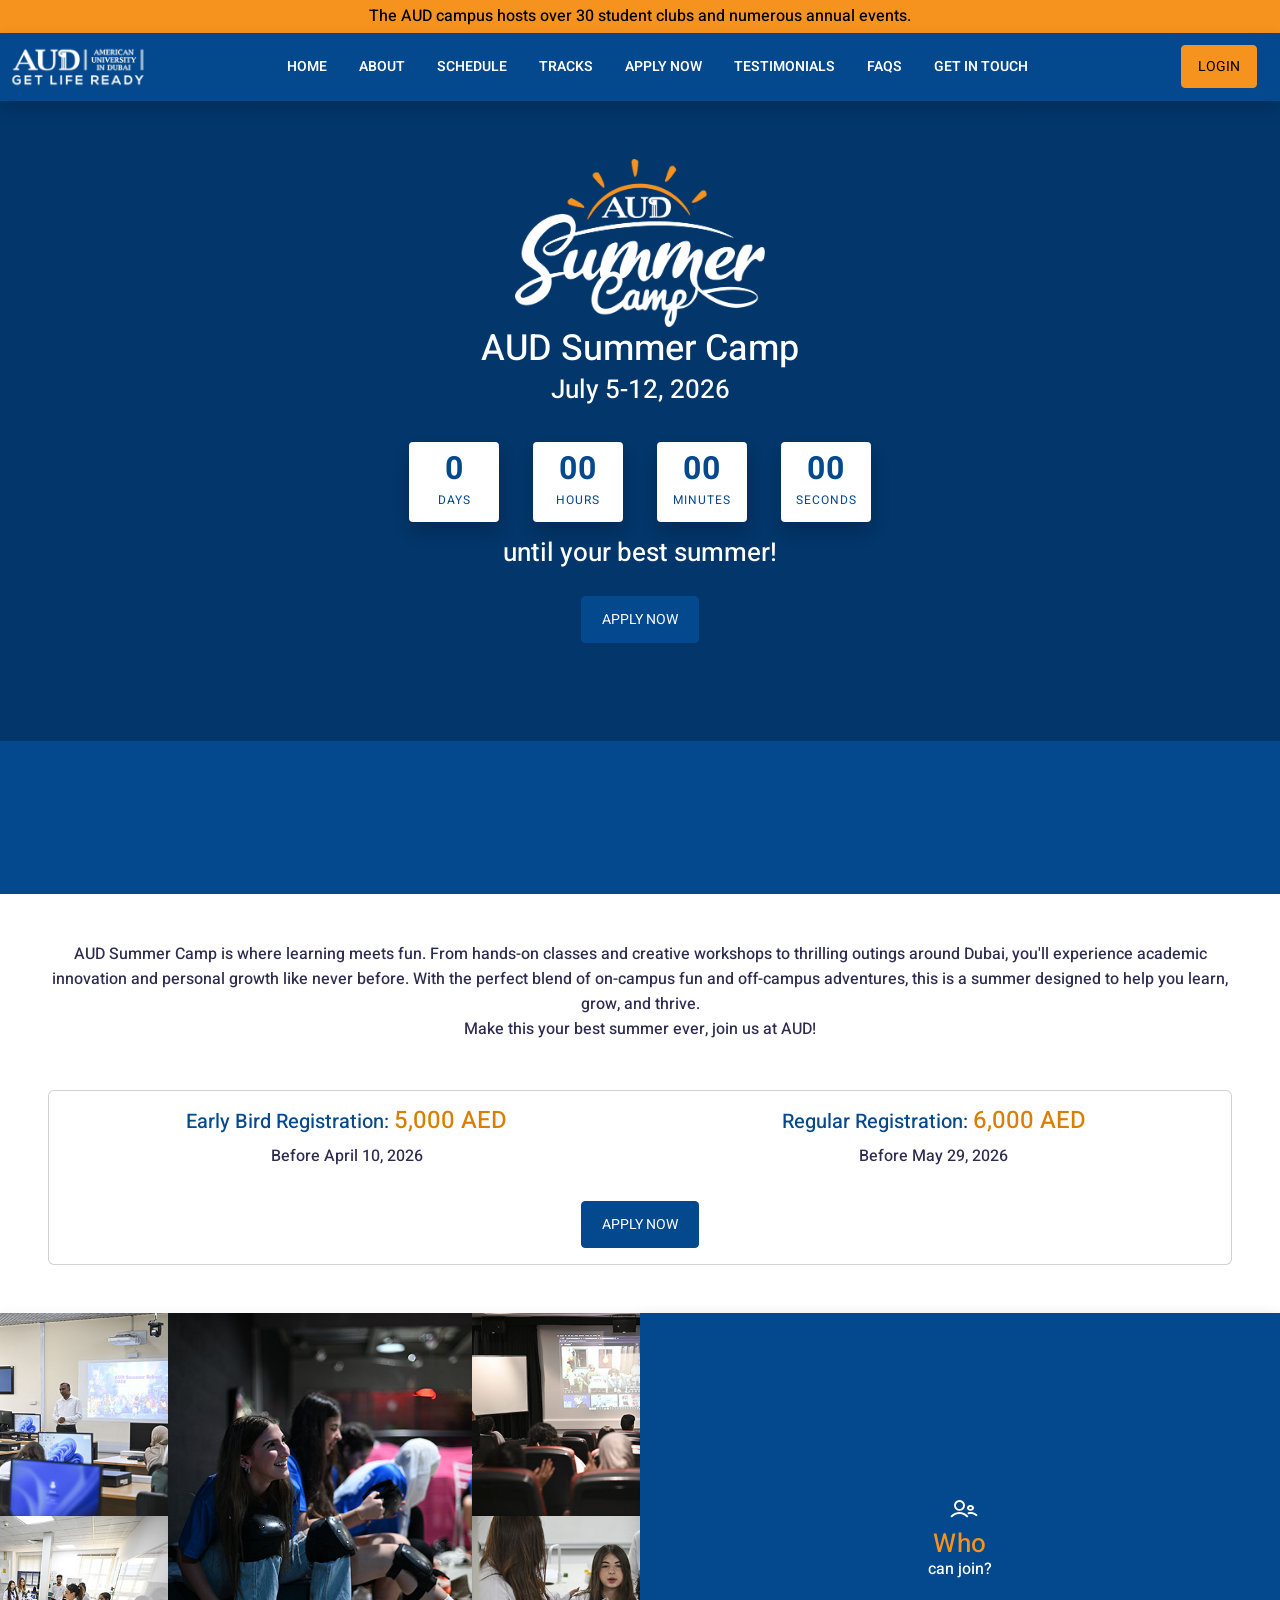
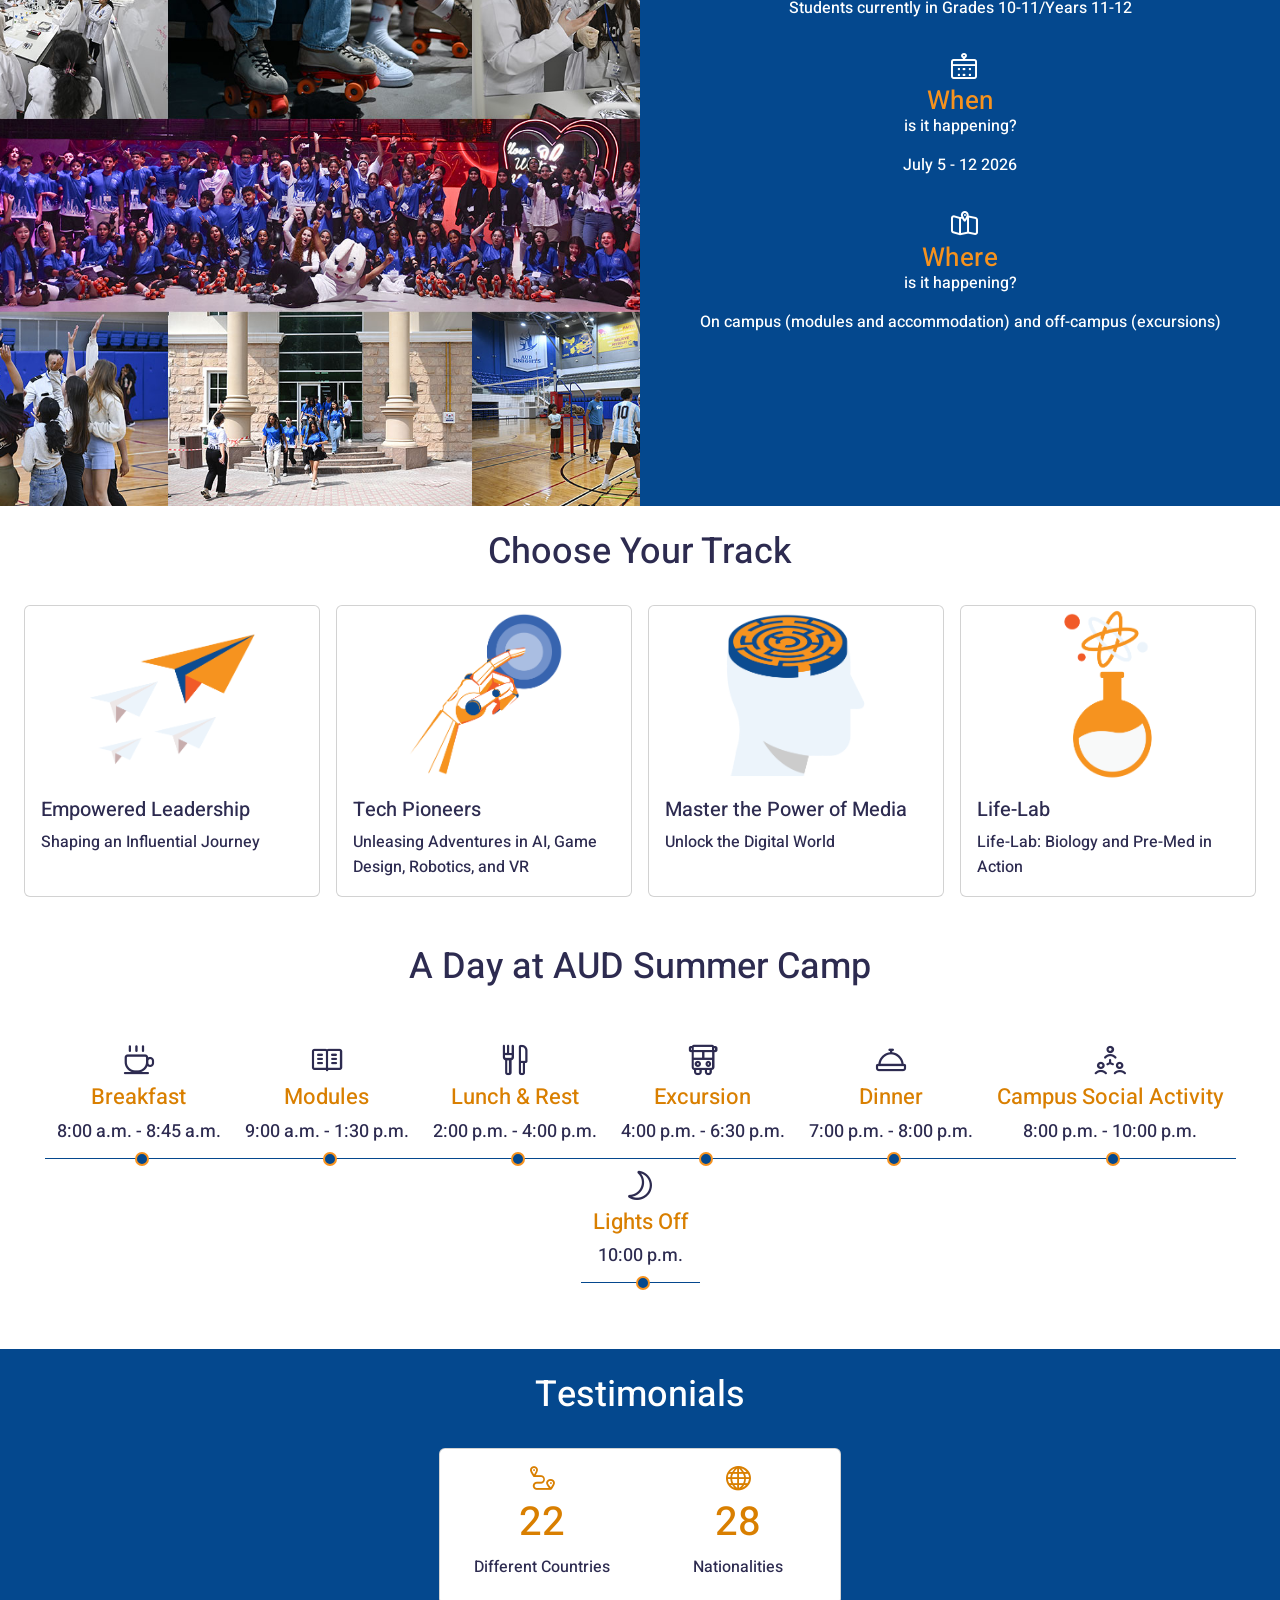
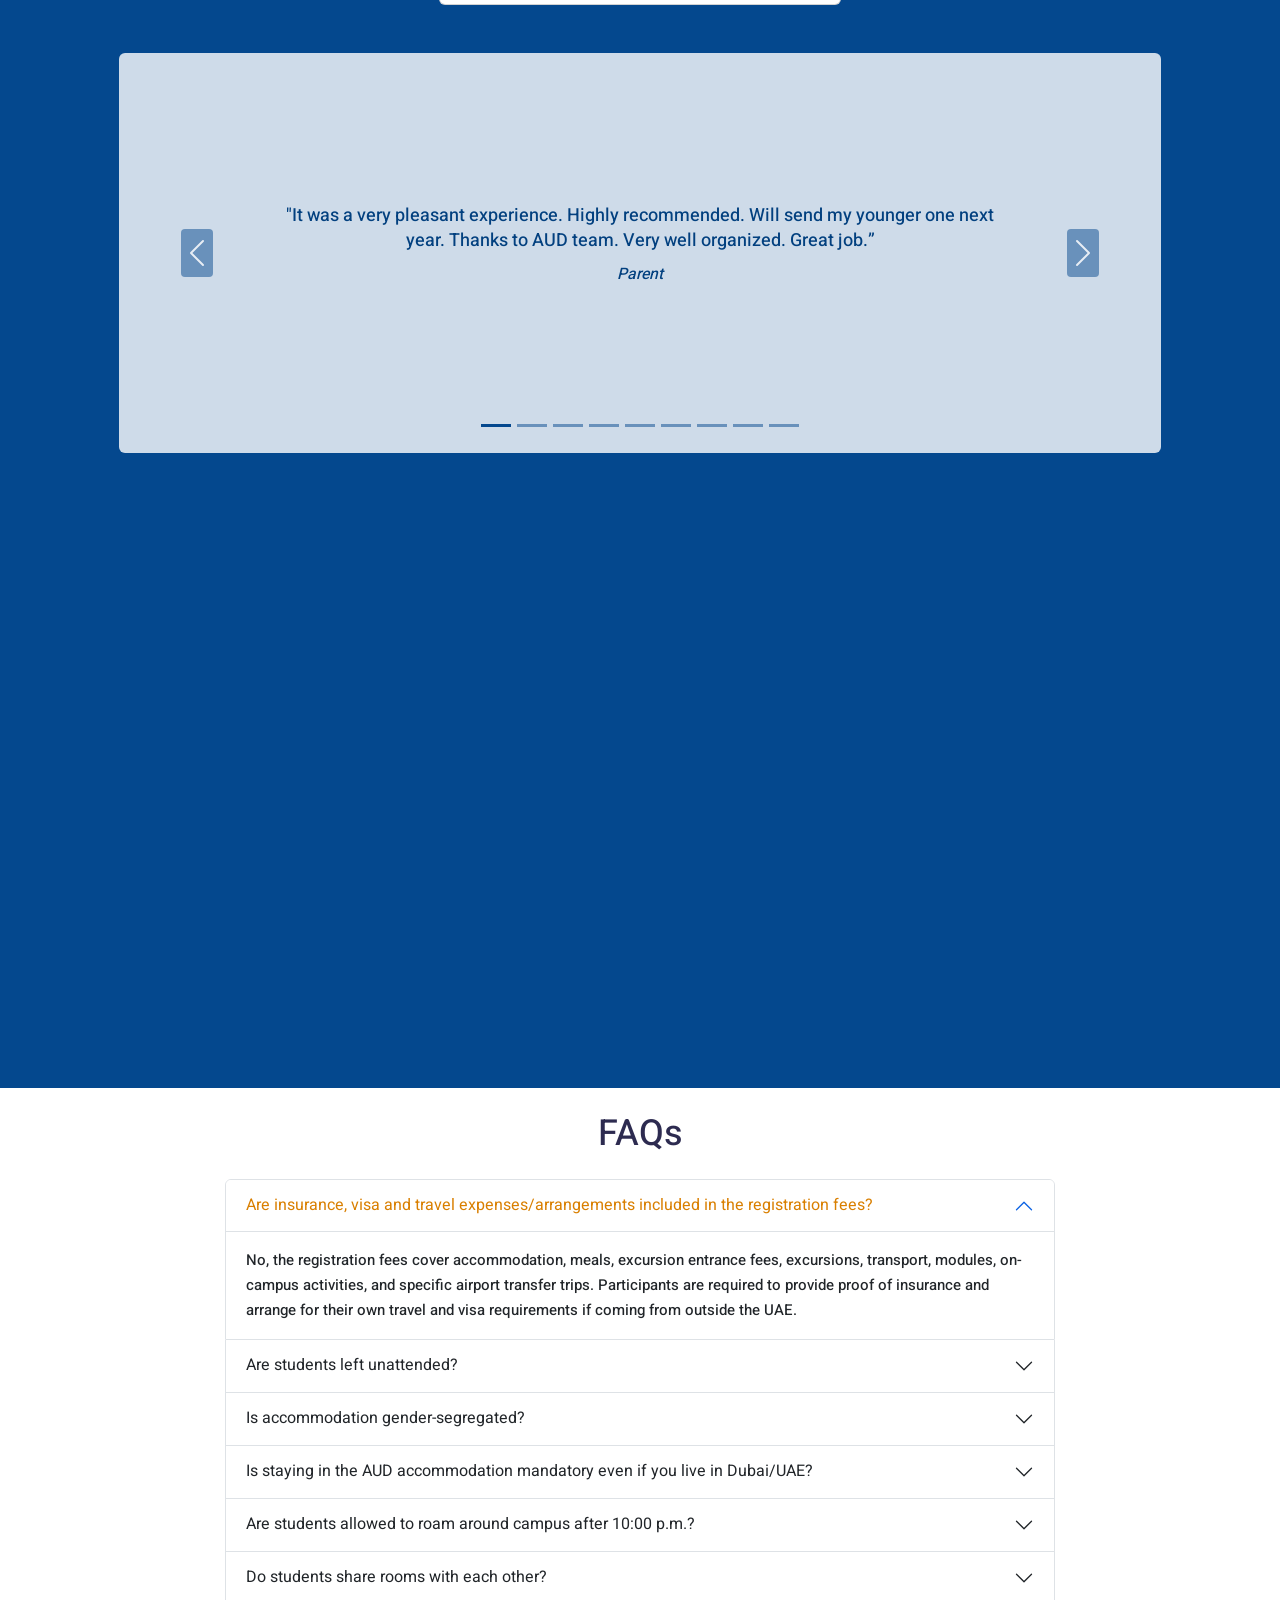
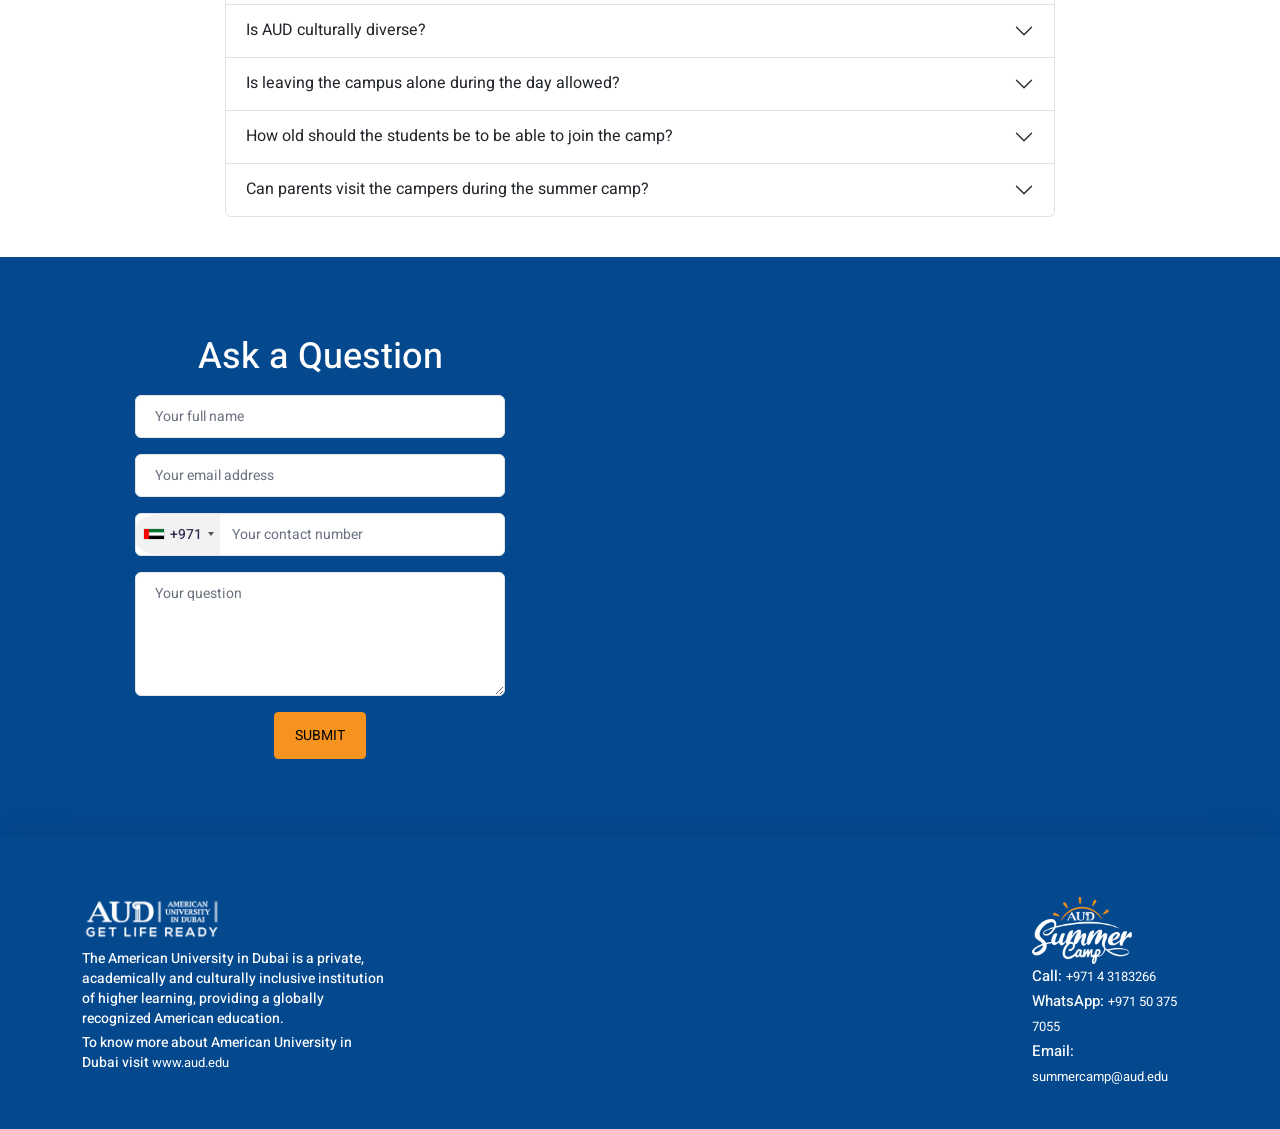
==== commit b02afcd6: "website note changes" ====
--- a/index.html
+++ b/index.html
@@ -112,13 +112,13 @@
                     </a>
                   </div>
                 </li>
-                <li class="nav-item">
+                <!-- <li class="nav-item">
                   <div class="text-center leftside-nav">
                     <a class="leftside-nav-link" href="#recap">
                       <span class="heading">2025 Recap</span>
                     </a>
                   </div>
-                </li>
+                </li> -->
                 <li class="nav-item">
                   <div class="text-center leftside-nav">
                     <a class="leftside-nav-link" href="#recap">
@@ -256,7 +256,7 @@
                     <p class="text-justify text-lg-center">AUD Summer Camp is where learning meets fun. From hands-on classes and creative workshops to thrilling outings around Dubai, you'll experience academic innovation and personal growth like never before. With the perfect blend of on-campus fun and off-campus adventures, this is a summer designed to help you learn, grow, and thrive.</p>
                     <p class="text-justify text-lg-center">Make this your best summer ever, join us at AUD!</p>
                   </div>
-                  <div class="col-12 col-xl-8">
+                  <div class="col-12">
                     <div class="card p-3">
                       <div class="row mb-3">
                         <div class="col-12 col-xl-6 mb-3 mb-xl-0">
@@ -393,7 +393,7 @@
                         </div>
                         <div class="flip-card-back p-4 d-flex align-items-center">
                           <div>
-                            <p class="mb-2">Think it’s just a scroll or a viral post? Think again. Let's uncover what drives our digital behavior and how media hooks our attention. Through hands-on projects, you’ll learn the psychology behind every click and how to create impactful content while staying in control. Let's crack the code of media influence.</p>
+                            <p class="mb-2">Think it’s just a scroll or a viral post? Think again. Let's uncover what drives our digital behavior and how media hooks our attention. Through hands-on projects, you’ll learn the psychology behind every click and how to create impactful content while staying in control.</p>
                             <a href="#" class="card-link" data-bs-toggle="modal" data-bs-target="#PsychologyModal">Learn more</a>
                           </div>
                         </div>
@@ -425,12 +425,12 @@
             <!-- track Section End -->
             <!-- Typical Section Start -->
             <section id="typicalday" class="track-section section-padding">
-              <div class="container-fluid pb-2">
+              <div class="container-fluid pb-3">
                 <div class="row text-center p-0 p-sm-4 d-flex justify-content-center align-items-center">
-                  <div class="col-12 decorative-lines mb-5 p-3 p-sm-0">
+                  <div class="col-12 mb-5 p-3 p-sm-0">
                     <h2>A Day at AUD Summer Camp</h2>
                   </div>
-                  <div class="timeline col-12 col-xl-10 d-flex flex-column flex-sm-row gap-4 flex-wrap justify-content-center">
+                  <div class="timeline col-12 d-flex flex-column flex-sm-row gap-4 flex-wrap justify-content-center">
                     <div class="">
                       <div class="images-box">
                         <div class="icon">
@@ -1260,31 +1260,39 @@
               <div class="container-fluid">
                 <div class="row p-4">
                   <div class="col-12">
-                    <h2 class="text-center text-white">Summer 2025 Recap</h2>
+                    <h2 class="text-center text-white">Testimonials</h2>
                   </div>
                 </div>
                 <div class="row d-flex justify-content-center pb-5">
-                  <div class="col-6 col-xl-2">
+                  <div class="col-12 col-sm-10 col-lg-4">
                     <div class="card p-3 d-flex h-100">
-                      <div class="d-flex align-content-center justify-content-center mb-2">
-                        <i class="lni lni-travel text-orange" aria-hidden="true"></i>
-                      </div>
-                      <p class="card-title text-orange h1 text-center">22</p>
-                      <p class="card-title text-center">Different Countries</p>
-                    </div>
-                  </div>
-                  <div class="col-6 col-xl-2">
+                        <div class="row">
+                          <div class="col-6">
+                             <div class="d-flex align-content-center justify-content-center mb-2">
+                              <i class="lni lni-travel text-orange" aria-hidden="true"></i>
+                            </div>
+                            <p class="card-title text-orange h1 text-center">22</p>
+                            <p class="card-title text-center">Different Countries</p>
+                          </div>
+                          <div class="col-6">
+                             <div class="d-flex align-content-center justify-content-center mb-2">
+                              <i class="lni lni-world text-orange" aria-hidden="true"></i>
+                            </div>
+                            <p class="card-title text-orange h1 text-center">28</p>
+                            <p class="card-title text-center">Nationalities</p>
+                          </div>
+                        </div>
+                     
+                    </div>
+                  </div>
+                  <!-- <div class="col-6 col-xl-2">
                     <div class="card p-3 d-flex h-100">
-                      <div class="d-flex align-content-center justify-content-center mb-2">
-                        <i class="lni lni-world text-orange" aria-hidden="true"></i>
-                      </div>
-                      <p class="card-title text-orange h1 text-center">28</p>
-                      <p class="card-title text-center">Nationalities</p>
-                    </div>
-                  </div>
-                </div>
-                <div class="row mb-0 mb-sm-5">
-                  <div class="col-12 col-lg-8">
+                     
+                    </div>
+                  </div> -->
+                </div>
+                <div class="row mb-5 justify-content-center">
+                  <div class="col-12 col-lg-10">
                     <!-- Testimonials -->
                     <div id="carouselTestimonial" class="carousel slide carousel-fade" data-bs-ride="carousel">
                       <div class="carousel-indicators">
@@ -1383,16 +1391,16 @@
                     </div>
                     <!-- Testimonials end -->
                   </div>
-                  <div class="col-12 col-lg-4 align-items-center recapposition">
+                  <!-- <div class="col-12 col-lg-4 align-items-center recapposition">
                     <div class="d-flex flex-column align-items-center align-items-sm-start">
                       <p class="text-white mb-3 text-justify">On July 7th, 2025, the second annual American University in Dubai (AUD) Summer Camp kicked off, bringing together high school students from 22 countries and representing 28 different nationalities. For a week of learning, fun, and friendship, participants explored new cultures, made lasting connections, and collaborated in diverse teams. Each program featured classes led by two professors, guiding students as they developed final projects in their chosen fields.</p>
                       <a class="btn btn-secondary submitbutton" target="_blank" href="https://aud.edu/all-news/aud-summer-camp-2024-bridging-high-school-and-university/">Read more</a>
                     </div>
-                  </div>
+                  </div> -->
                 </div>
                 <div class="no-padding">
-                  <div class="row">
-                    <div class="col-12 p-0" style="border:0">
+                  <div class="row justify-content-center">
+                    <div class="col-12 col-lg-10">
                       <div class="ratio ratio-16x9">
                         <iframe src="https://www.youtube.com/embed/FrZnfHQSAN4?si=w_7ZveV3Zb4ZcMnM" title="YouTube video player" frameborder="0" allow="accelerometer; autoplay; clipboard-write; encrypted-media; gyroscope; picture-in-picture; web-share" allowfullscreen></iframe>
                       </div>
@@ -1405,7 +1413,7 @@
             <!-- FAQ Section Start -->
             <section id="faq" class="section-padding pt-4">
               <div class="container-fluid">
-                <div class="row decorative-lines mb-5">
+                <div class="row mb-3">
                   <div class="col-12">
                     <div class="text-center">
                       <h2>FAQs</h2>
--- a/css/override.css
+++ b/css/override.css
@@ -232,11 +232,14 @@
 /* Typical day Section */
 /* ---------------------- */
 #typicalday h3 {
-  font-size: 20px;
+  font-size: 22px;
   color: var(--secondary-color-accessible);
 }
 #typicalday .icon i {
-  font-size: 30px;
+  font-size: 32px;
+}
+#typicalday .time {
+  font-size: 18px;
 }
 #typicalday .timeline > div {
   position: relative;
@@ -391,7 +394,6 @@
   }
 }
 #main-slide .carousel-inner .carousel-item .carousel-caption .time-entry {
-  border: 4px solid var(--secondary-color);
   color: var(--primary-color);
 }
 #main-slide .carousel-inner .carousel-item .carousel-caption .time-entry span {
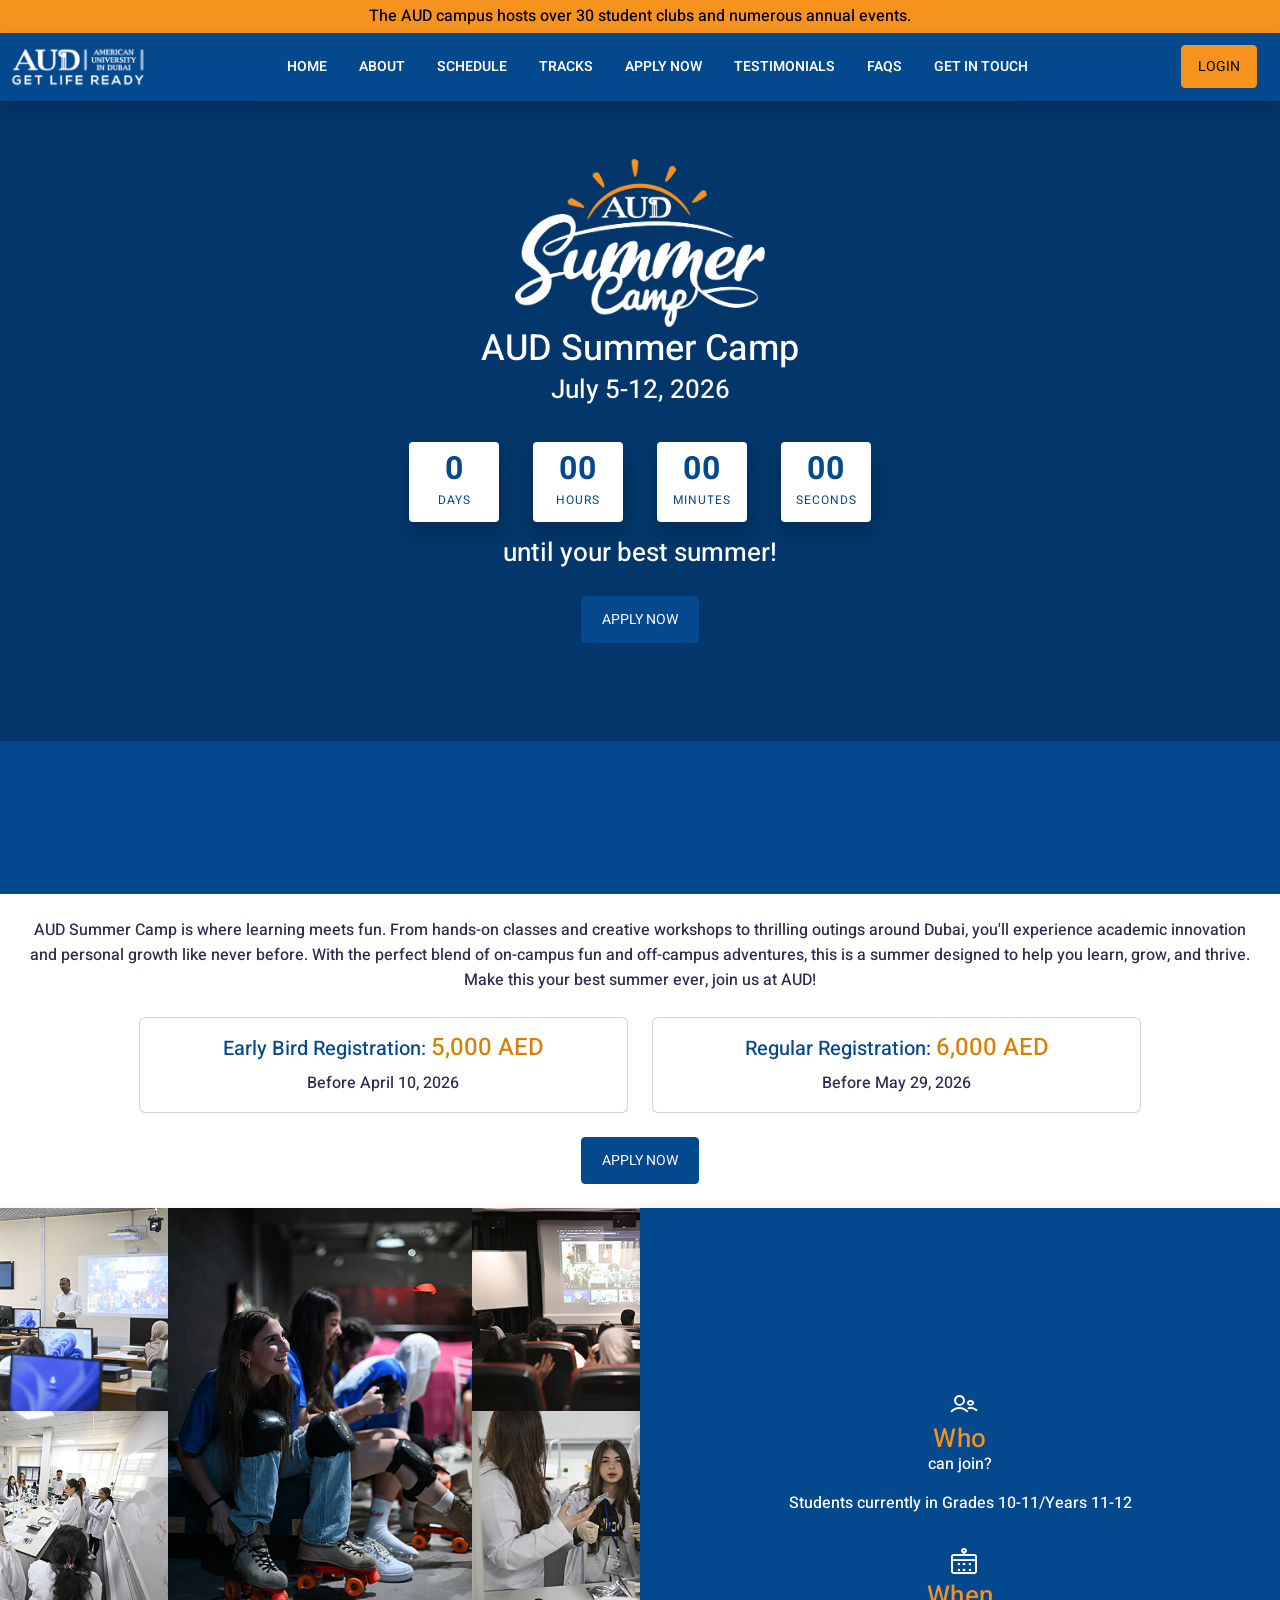
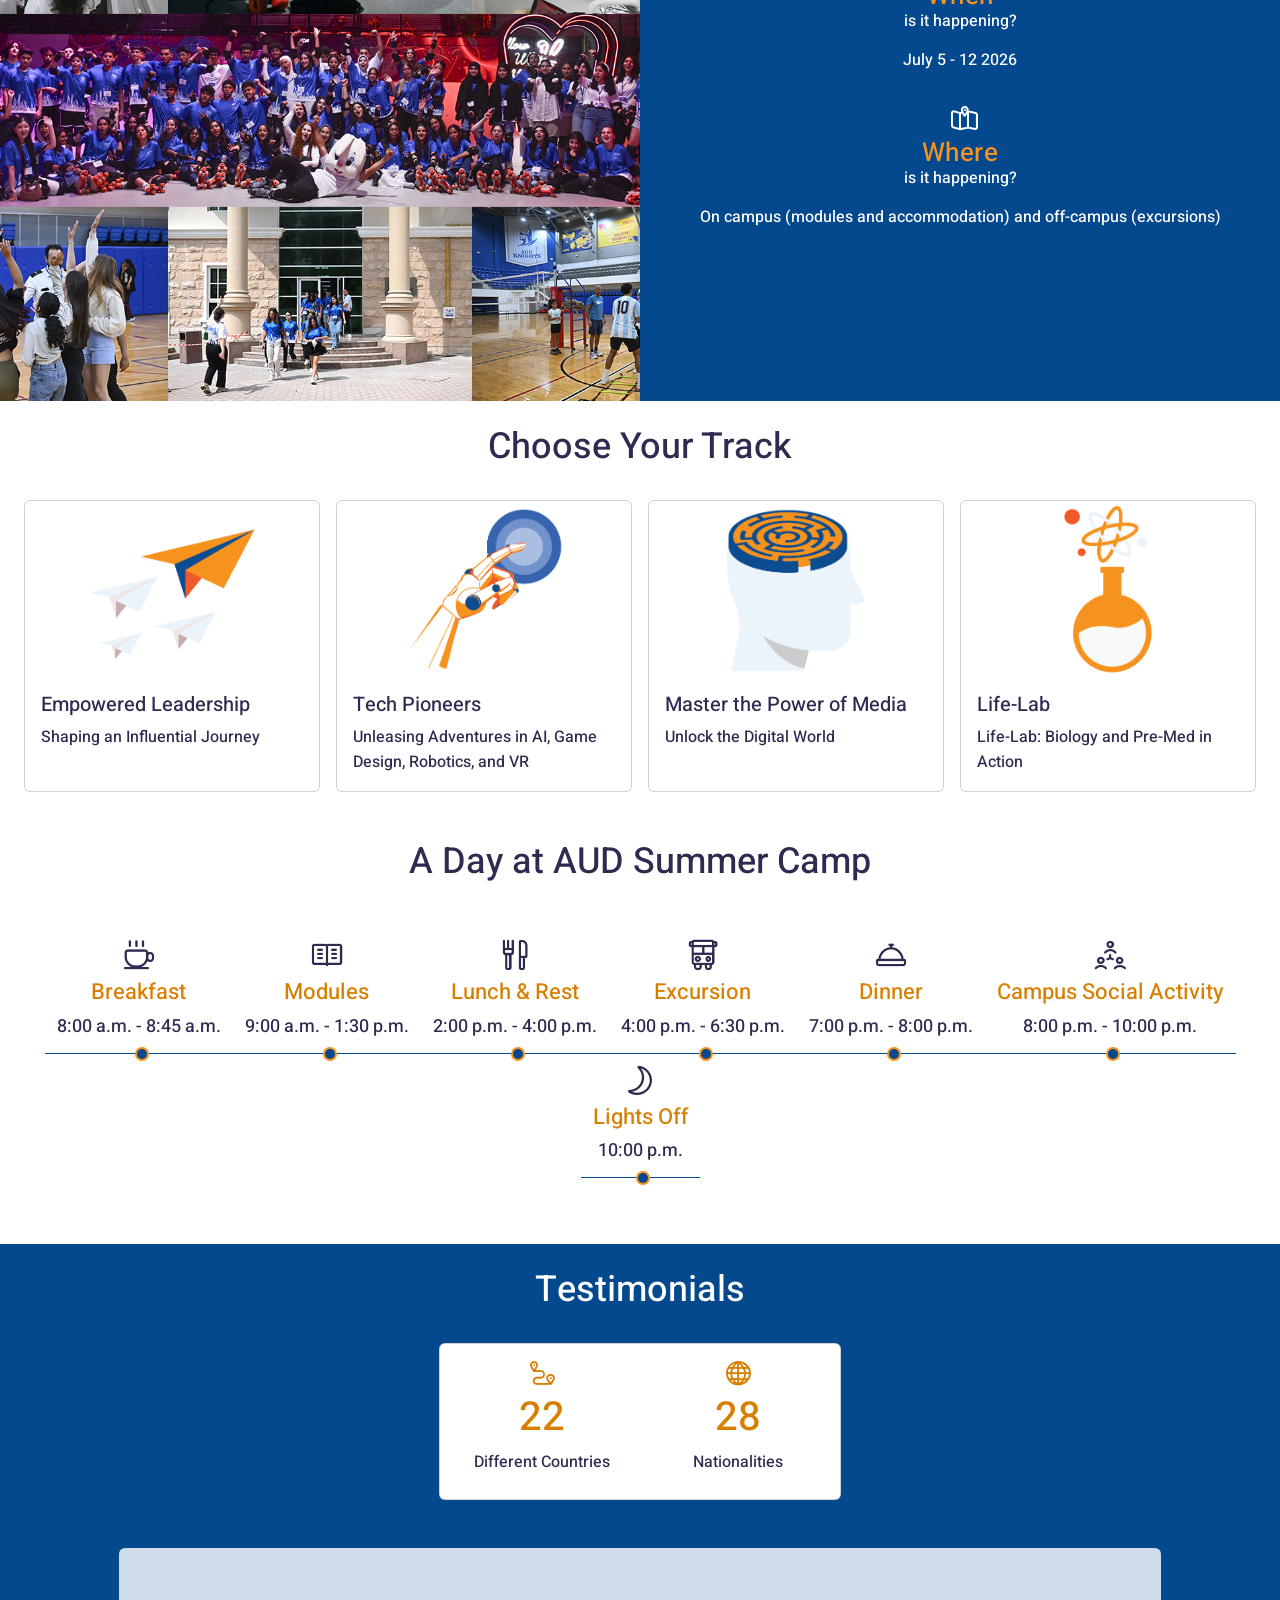
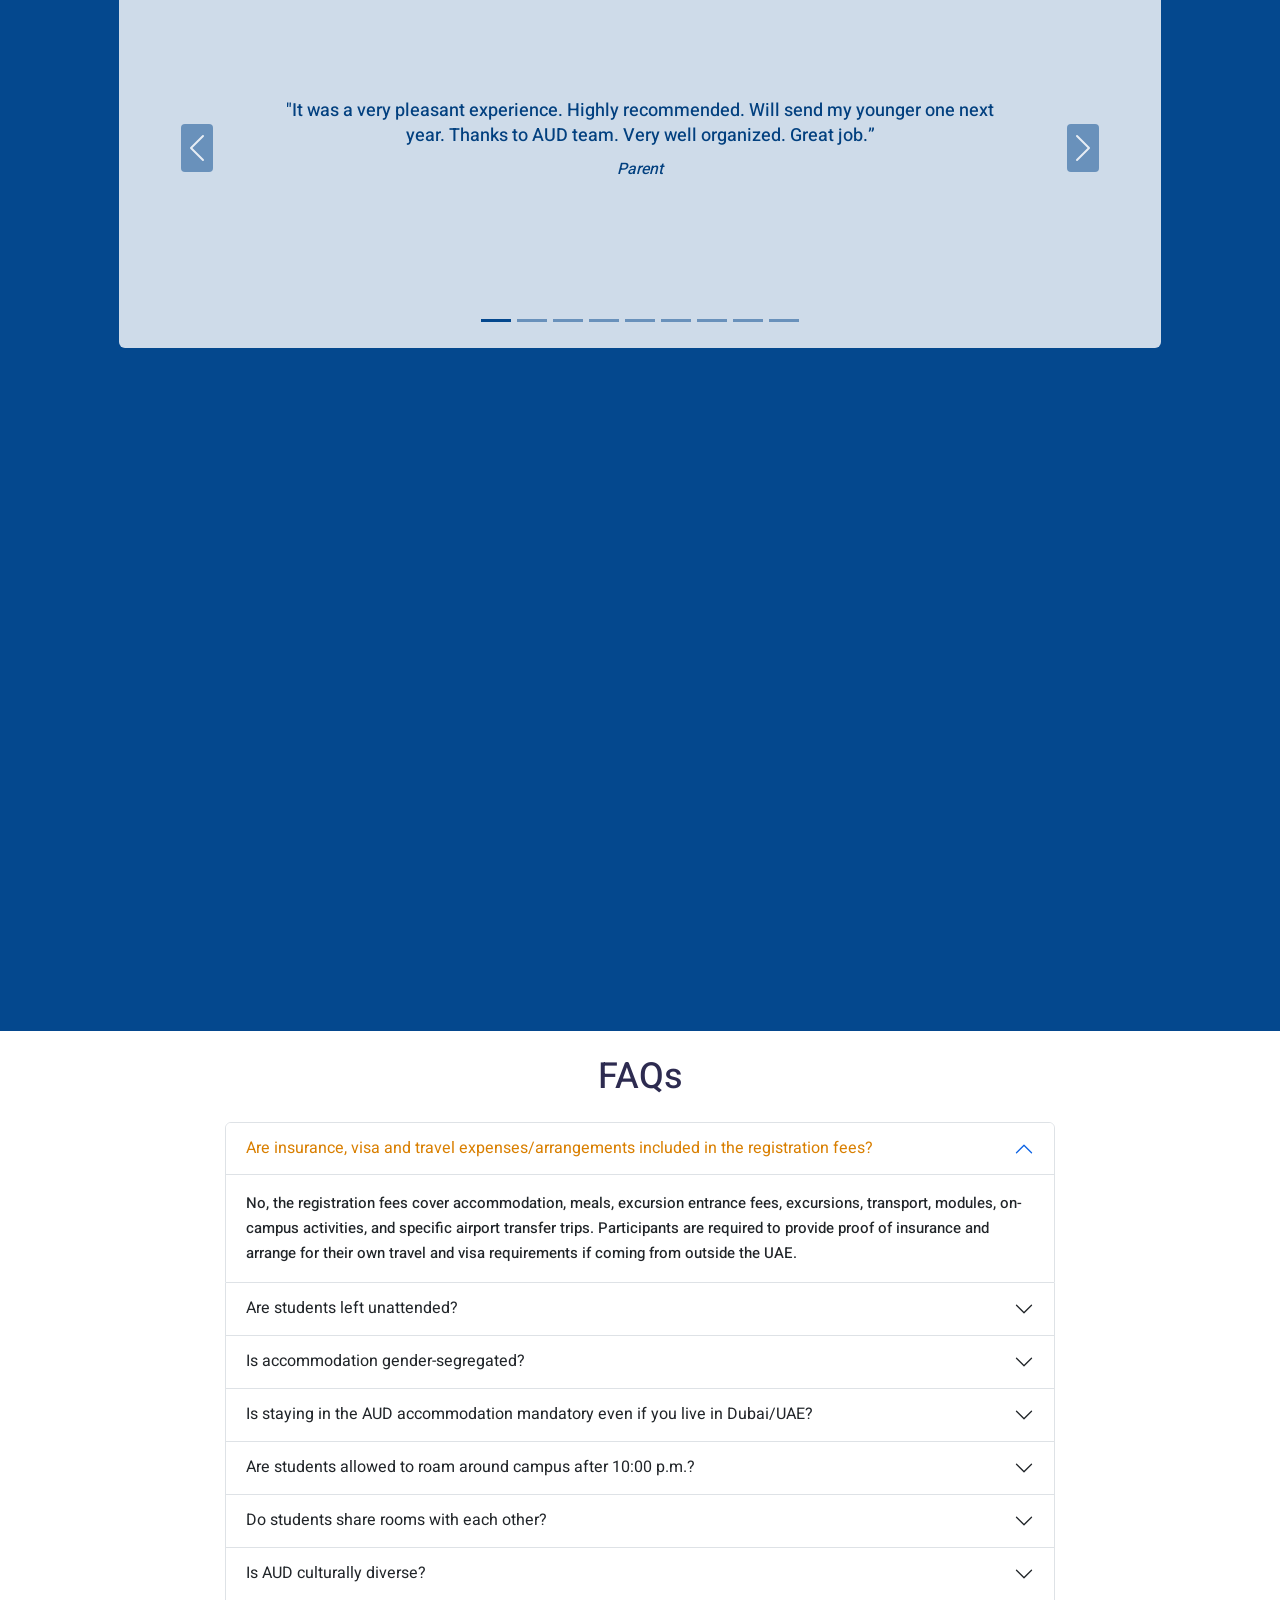
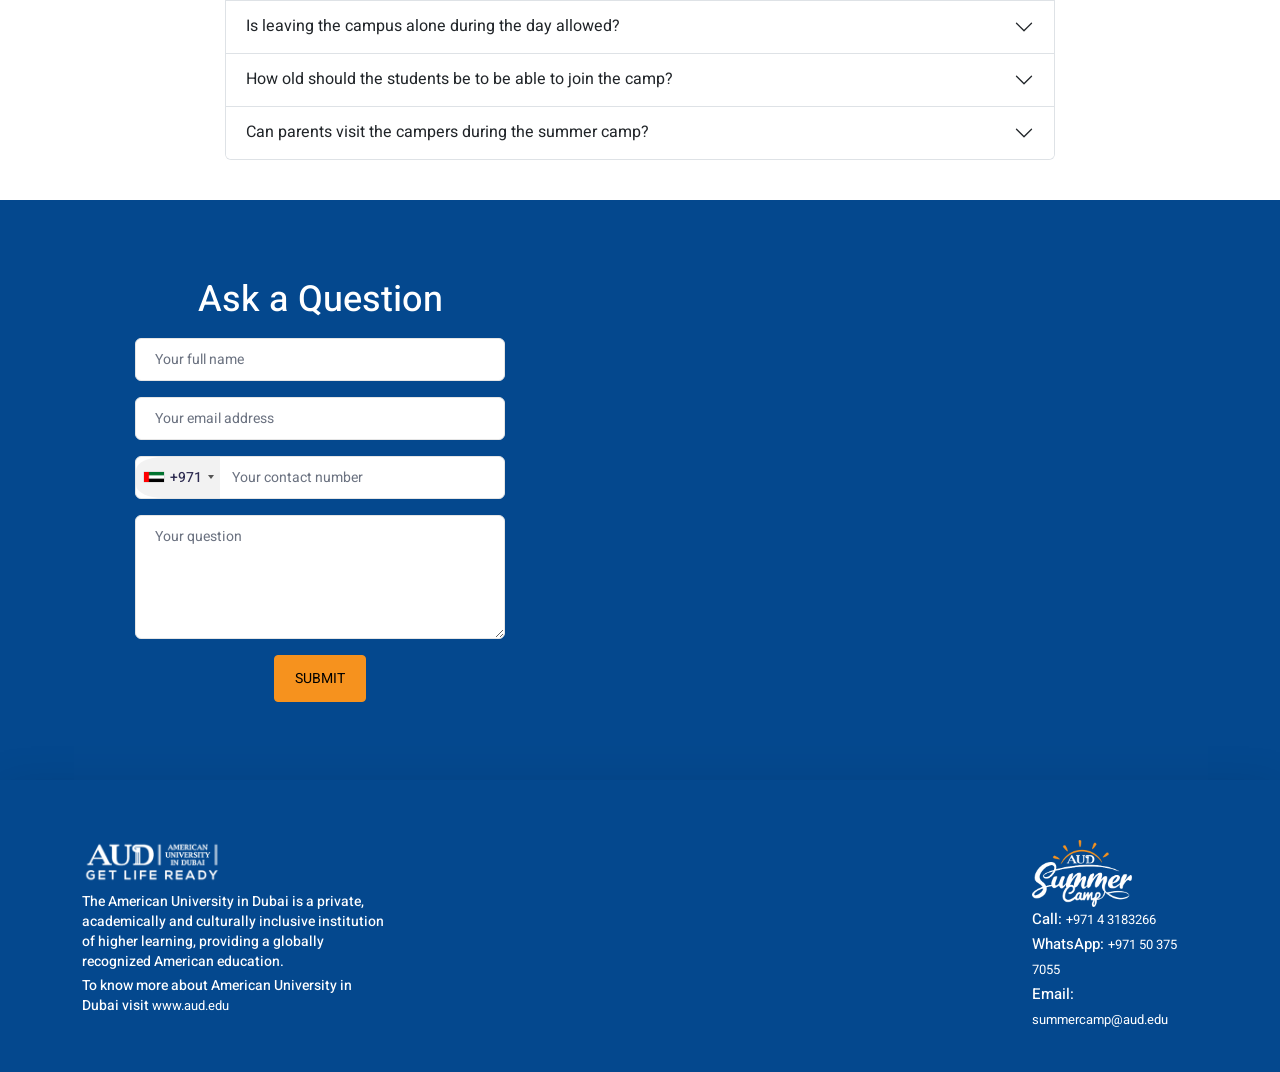
==== commit 6ee0e434: "adding padding to iframe" ====
--- a/index.html
+++ b/index.html
@@ -112,13 +112,7 @@
                     </a>
                   </div>
                 </li>
-                <!-- <li class="nav-item">
-                  <div class="text-center leftside-nav">
-                    <a class="leftside-nav-link" href="#recap">
-                      <span class="heading">2025 Recap</span>
-                    </a>
-                  </div>
-                </li> -->
+                <!-- <li class="nav-item"><div class="text-center leftside-nav"><a class="leftside-nav-link" href="#recap"><span class="heading">2025 Recap</span></a></div></li> -->
                 <li class="nav-item">
                   <div class="text-center leftside-nav">
                     <a class="leftside-nav-link" href="#recap">
@@ -250,32 +244,44 @@
             </div>
             <!-- Intro Section Start -->
             <section id="intro">
-              <div class="container-fluid p-5">
+              <div class="container-fluid p-4">
                 <div class="row d-flex justify-content-center">
-                  <div class="col-12 mb-5">
+                  <div class="col-12 mb-4">
                     <p class="text-justify text-lg-center">AUD Summer Camp is where learning meets fun. From hands-on classes and creative workshops to thrilling outings around Dubai, you'll experience academic innovation and personal growth like never before. With the perfect blend of on-campus fun and off-campus adventures, this is a summer designed to help you learn, grow, and thrive.</p>
                     <p class="text-justify text-lg-center">Make this your best summer ever, join us at AUD!</p>
                   </div>
-                  <div class="col-12">
-                    <div class="card p-3">
-                      <div class="row mb-3">
-                        <div class="col-12 col-xl-6 mb-3 mb-xl-0">
-                          <h2 class="card-title text-purple text-center">Early Bird Registration: <span class="h4 text-orange d-block d-sm-inline">5,000 AED</span>
-                          </h2>
-                          <p class="card-text text-center">Before April 10, 2026</p>
-                        </div>
-                        <div class="col-12 col-xl-6 mb-3 mb-lx-0">
-                          <h2 class="card-title text-purple text-center">Regular Registration: <span class="h4 text-orange d-block d-sm-inline">6,000 AED</span>
-                          </h2>
-                          <p class="card-text text-center">Before May 29, 2026</p>
-                        </div>
-                      </div>
+                  <div class="row justify-content-center">
+                    <div class="col-12 col-md-10">
                       <div class="row">
-                        <div class="col-12 d-flex justify-content-center">
-                          <a class="btn btn-primary text-center btnapplynow" data-bs-toggle="modal" data-bs-target="#myRegistrationform" href="#">Apply Now</a>
-                        </div>
-                      </div>
-                    </div>
+                        <div class="col-12 col-sm-6 mb-4">
+                          <div class="card p-3">
+                            <div class="row">
+                              <div class="col-12">
+                                <h2 class="card-title text-purple text-center">Early Bird Registration: <span class="h4 text-orange d-block d-sm-inline">5,000 AED</span>
+                                </h2>
+                                <p class="card-text text-center">Before April 10, 2026</p>
+                              </div>
+                            </div>
+                          </div>
+                        </div>
+                        <div class="col-12 col-sm-6 mb-4">
+                          <div class="card p-3">
+                            <div class="row">
+                              <div class="col-12">
+                                <h2 class="card-title text-purple text-center">Regular Registration: <span class="h4 text-orange d-block d-sm-inline">6,000 AED</span>
+                                </h2>
+                                <p class="card-text text-center">Before May 29, 2026</p>
+                              </div>
+                            </div>
+                          </div>
+                        </div>
+                      </div>
+                    </div>
+                  </div>
+                </div>
+                <div class="row">
+                  <div class="col-12 d-flex justify-content-center">
+                    <a class="btn btn-primary text-center btnapplynow" data-bs-toggle="modal" data-bs-target="#myRegistrationform" href="#">Apply Now</a>
                   </div>
                 </div>
               </div>
@@ -427,7 +433,7 @@
             <section id="typicalday" class="track-section section-padding">
               <div class="container-fluid pb-3">
                 <div class="row text-center p-0 p-sm-4 d-flex justify-content-center align-items-center">
-                  <div class="col-12 mb-5 p-3 p-sm-0">
+                  <div class="col-12 mb-2 mb-sm-5 p-3 p-sm-0">
                     <h2>A Day at AUD Summer Camp</h2>
                   </div>
                   <div class="timeline col-12 d-flex flex-column flex-sm-row gap-4 flex-wrap justify-content-center">
@@ -1266,30 +1272,25 @@
                 <div class="row d-flex justify-content-center pb-5">
                   <div class="col-12 col-sm-10 col-lg-4">
                     <div class="card p-3 d-flex h-100">
-                        <div class="row">
-                          <div class="col-6">
-                             <div class="d-flex align-content-center justify-content-center mb-2">
-                              <i class="lni lni-travel text-orange" aria-hidden="true"></i>
-                            </div>
-                            <p class="card-title text-orange h1 text-center">22</p>
-                            <p class="card-title text-center">Different Countries</p>
-                          </div>
-                          <div class="col-6">
-                             <div class="d-flex align-content-center justify-content-center mb-2">
-                              <i class="lni lni-world text-orange" aria-hidden="true"></i>
-                            </div>
-                            <p class="card-title text-orange h1 text-center">28</p>
-                            <p class="card-title text-center">Nationalities</p>
-                          </div>
-                        </div>
-                     
-                    </div>
-                  </div>
-                  <!-- <div class="col-6 col-xl-2">
-                    <div class="card p-3 d-flex h-100">
-                     
-                    </div>
-                  </div> -->
+                      <div class="row">
+                        <div class="col-6">
+                          <div class="d-flex align-content-center justify-content-center mb-2">
+                            <i class="lni lni-travel text-orange" aria-hidden="true"></i>
+                          </div>
+                          <p class="card-title text-orange h1 text-center">22</p>
+                          <p class="card-title text-center">Different Countries</p>
+                        </div>
+                        <div class="col-6">
+                          <div class="d-flex align-content-center justify-content-center mb-2">
+                            <i class="lni lni-world text-orange" aria-hidden="true"></i>
+                          </div>
+                          <p class="card-title text-orange h1 text-center">28</p>
+                          <p class="card-title text-center">Nationalities</p>
+                        </div>
+                      </div>
+                    </div>
+                  </div>
+                  <!-- <div class="col-6 col-xl-2"><div class="card p-3 d-flex h-100"></div></div> -->
                 </div>
                 <div class="row mb-5 justify-content-center">
                   <div class="col-12 col-lg-10">
@@ -1391,22 +1392,15 @@
                     </div>
                     <!-- Testimonials end -->
                   </div>
-                  <!-- <div class="col-12 col-lg-4 align-items-center recapposition">
-                    <div class="d-flex flex-column align-items-center align-items-sm-start">
-                      <p class="text-white mb-3 text-justify">On July 7th, 2025, the second annual American University in Dubai (AUD) Summer Camp kicked off, bringing together high school students from 22 countries and representing 28 different nationalities. For a week of learning, fun, and friendship, participants explored new cultures, made lasting connections, and collaborated in diverse teams. Each program featured classes led by two professors, guiding students as they developed final projects in their chosen fields.</p>
-                      <a class="btn btn-secondary submitbutton" target="_blank" href="https://aud.edu/all-news/aud-summer-camp-2024-bridging-high-school-and-university/">Read more</a>
-                    </div>
-                  </div> -->
-                </div>
-                <div class="no-padding">
-                  <div class="row justify-content-center">
+                  <!-- <div class="col-12 col-lg-4 align-items-center recapposition"><div class="d-flex flex-column align-items-center align-items-sm-start"><p class="text-white mb-3 text-justify">On July 7th, 2025, the second annual American University in Dubai (AUD) Summer Camp kicked off, bringing together high school students from 22 countries and representing 28 different nationalities. For a week of learning, fun, and friendship, participants explored new cultures, made lasting connections, and collaborated in diverse teams. Each program featured classes led by two professors, guiding students as they developed final projects in their chosen fields.</p><a class="btn btn-secondary submitbutton" target="_blank" href="https://aud.edu/all-news/aud-summer-camp-2024-bridging-high-school-and-university/">Read more</a></div></div> -->
+                </div>
+                  <div class="row justify-content-center pb-5">
                     <div class="col-12 col-lg-10">
                       <div class="ratio ratio-16x9">
                         <iframe src="https://www.youtube.com/embed/FrZnfHQSAN4?si=w_7ZveV3Zb4ZcMnM" title="YouTube video player" frameborder="0" allow="accelerometer; autoplay; clipboard-write; encrypted-media; gyroscope; picture-in-picture; web-share" allowfullscreen></iframe>
                       </div>
                     </div>
                   </div>
-                </div>
               </div>
             </section>
             <!-- Recap End -->
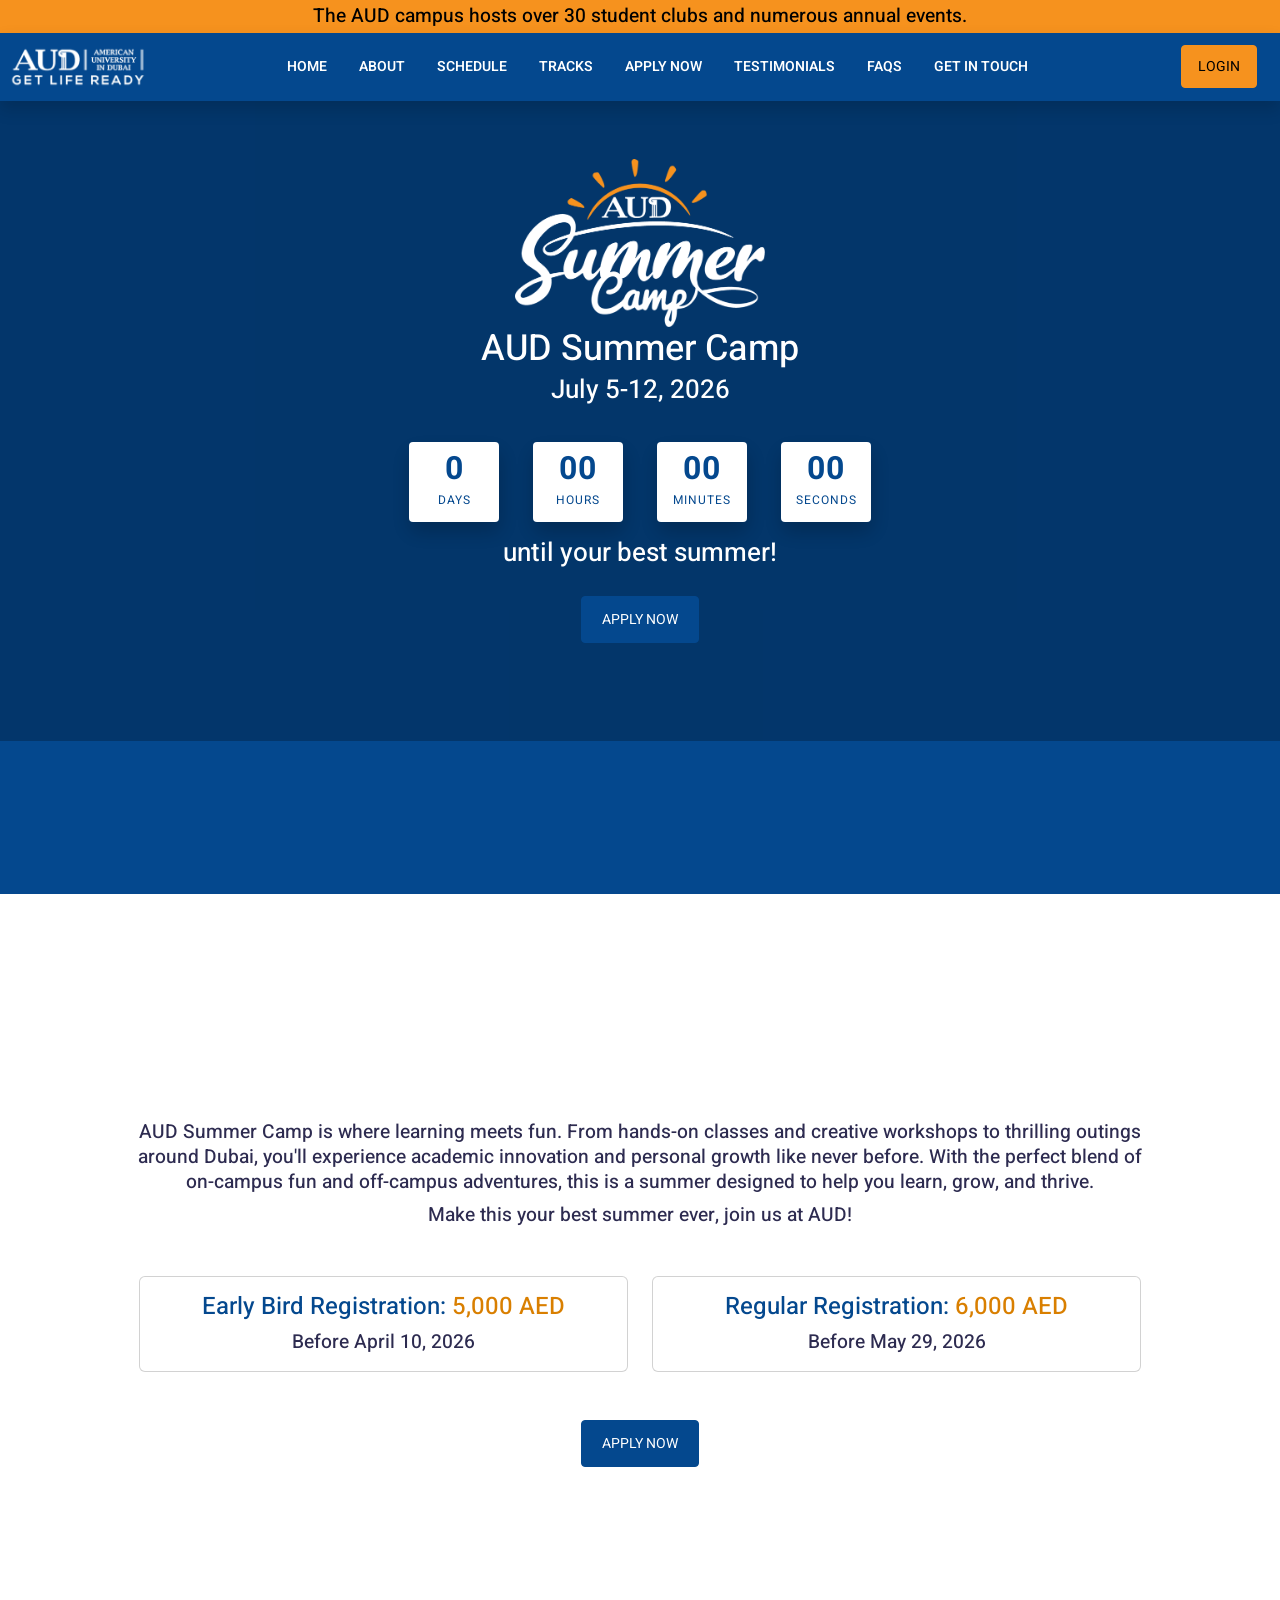
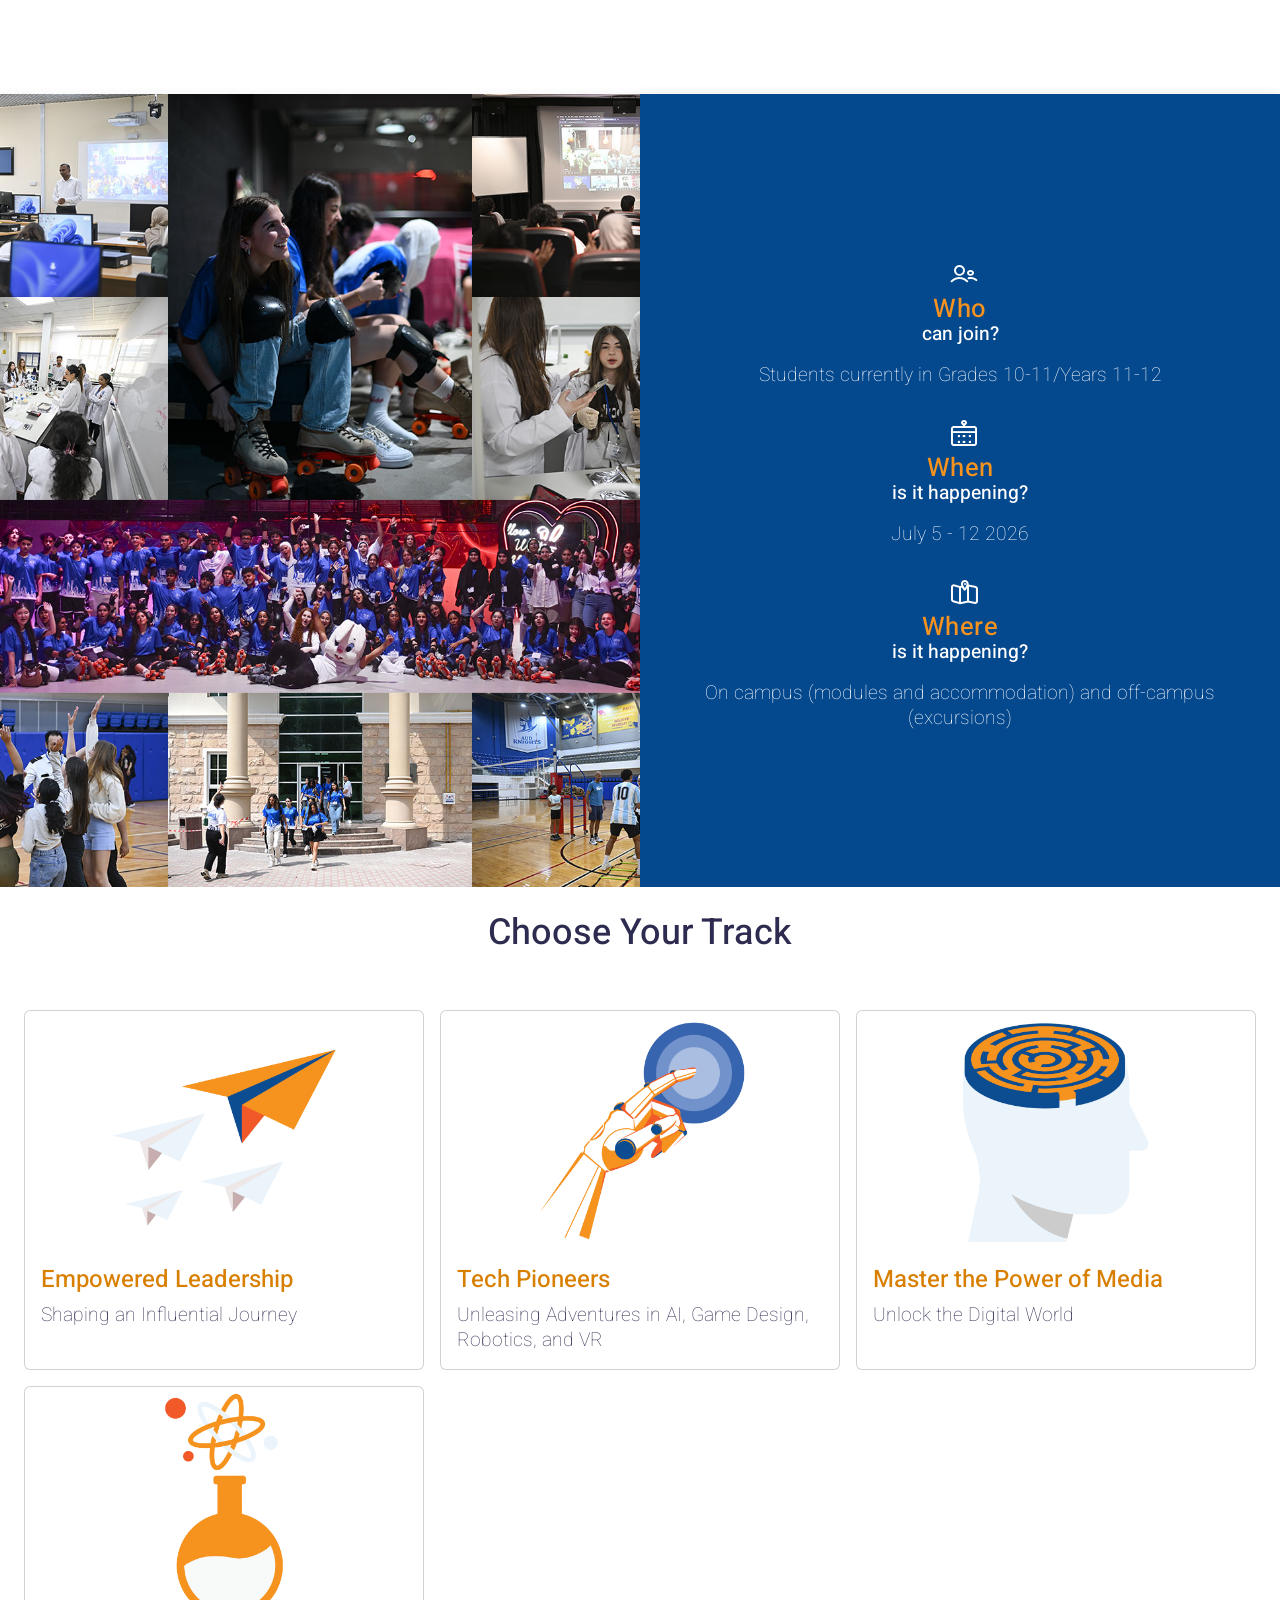
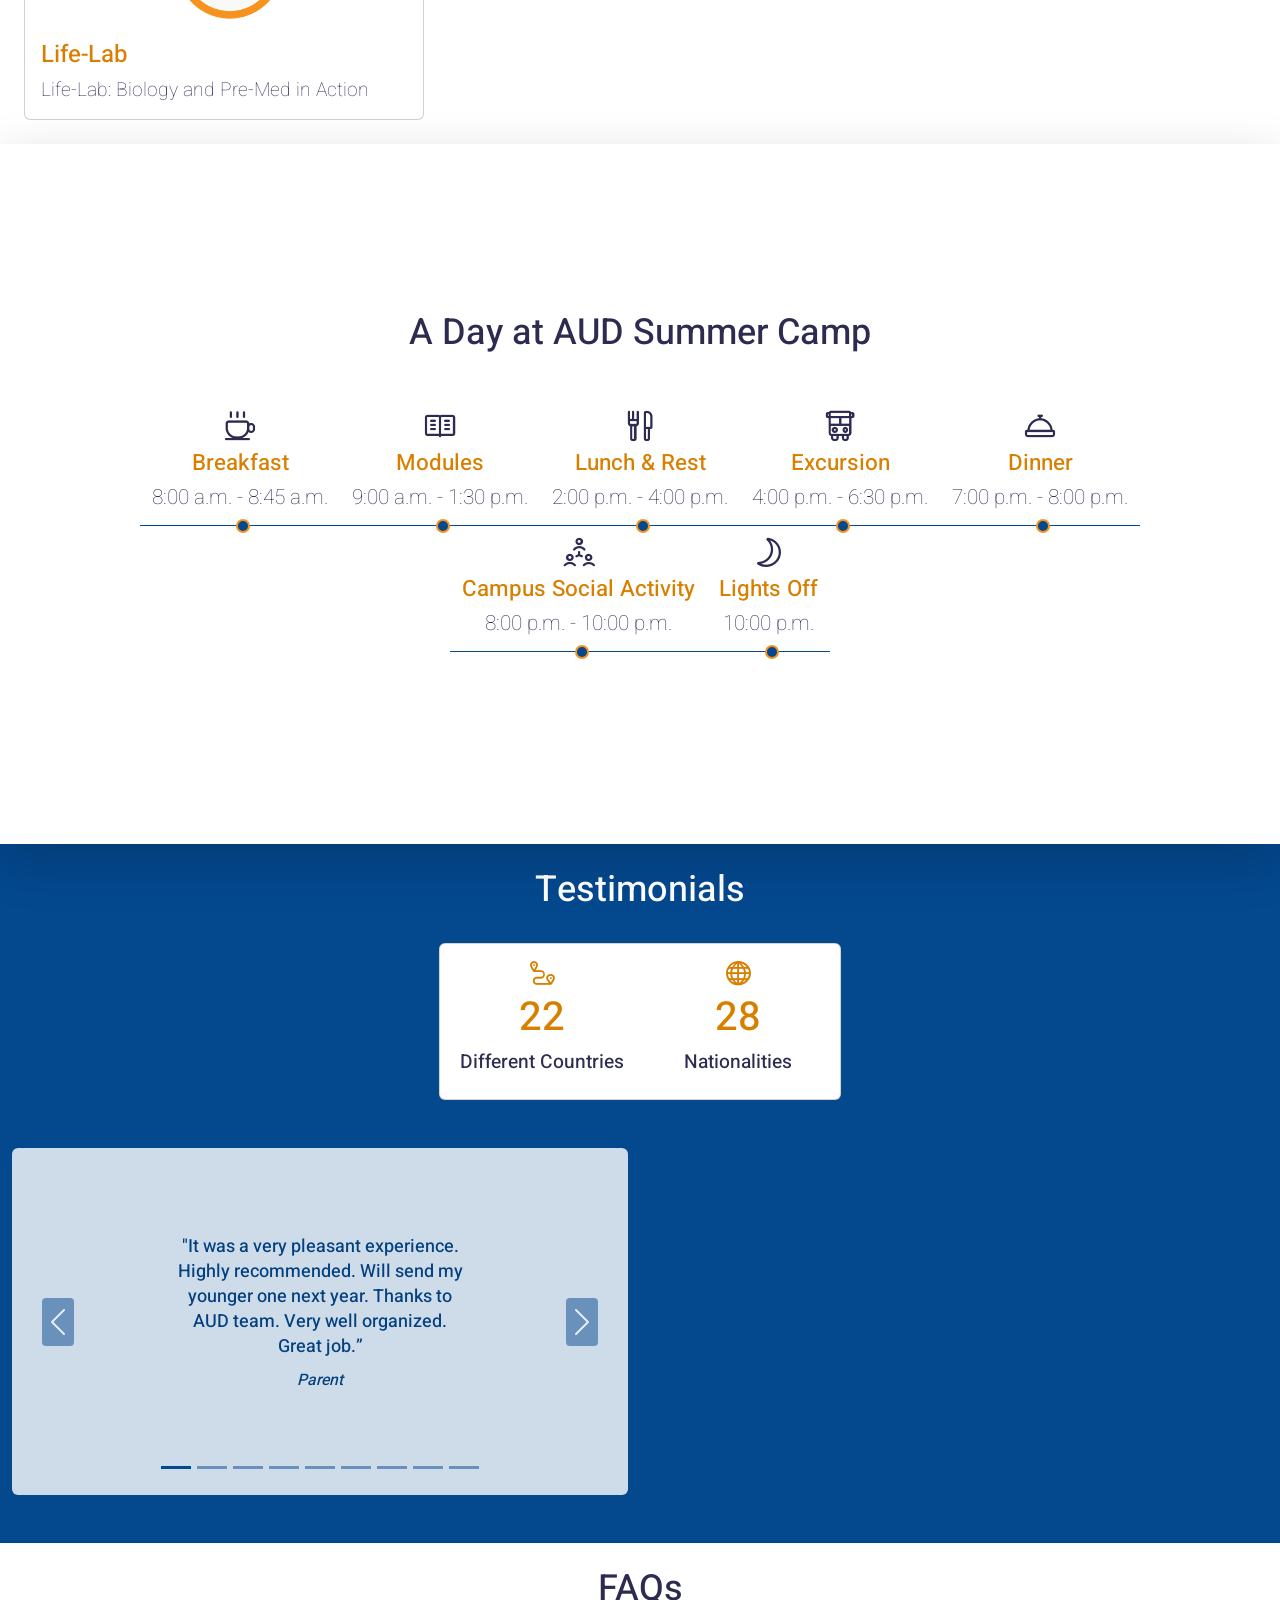
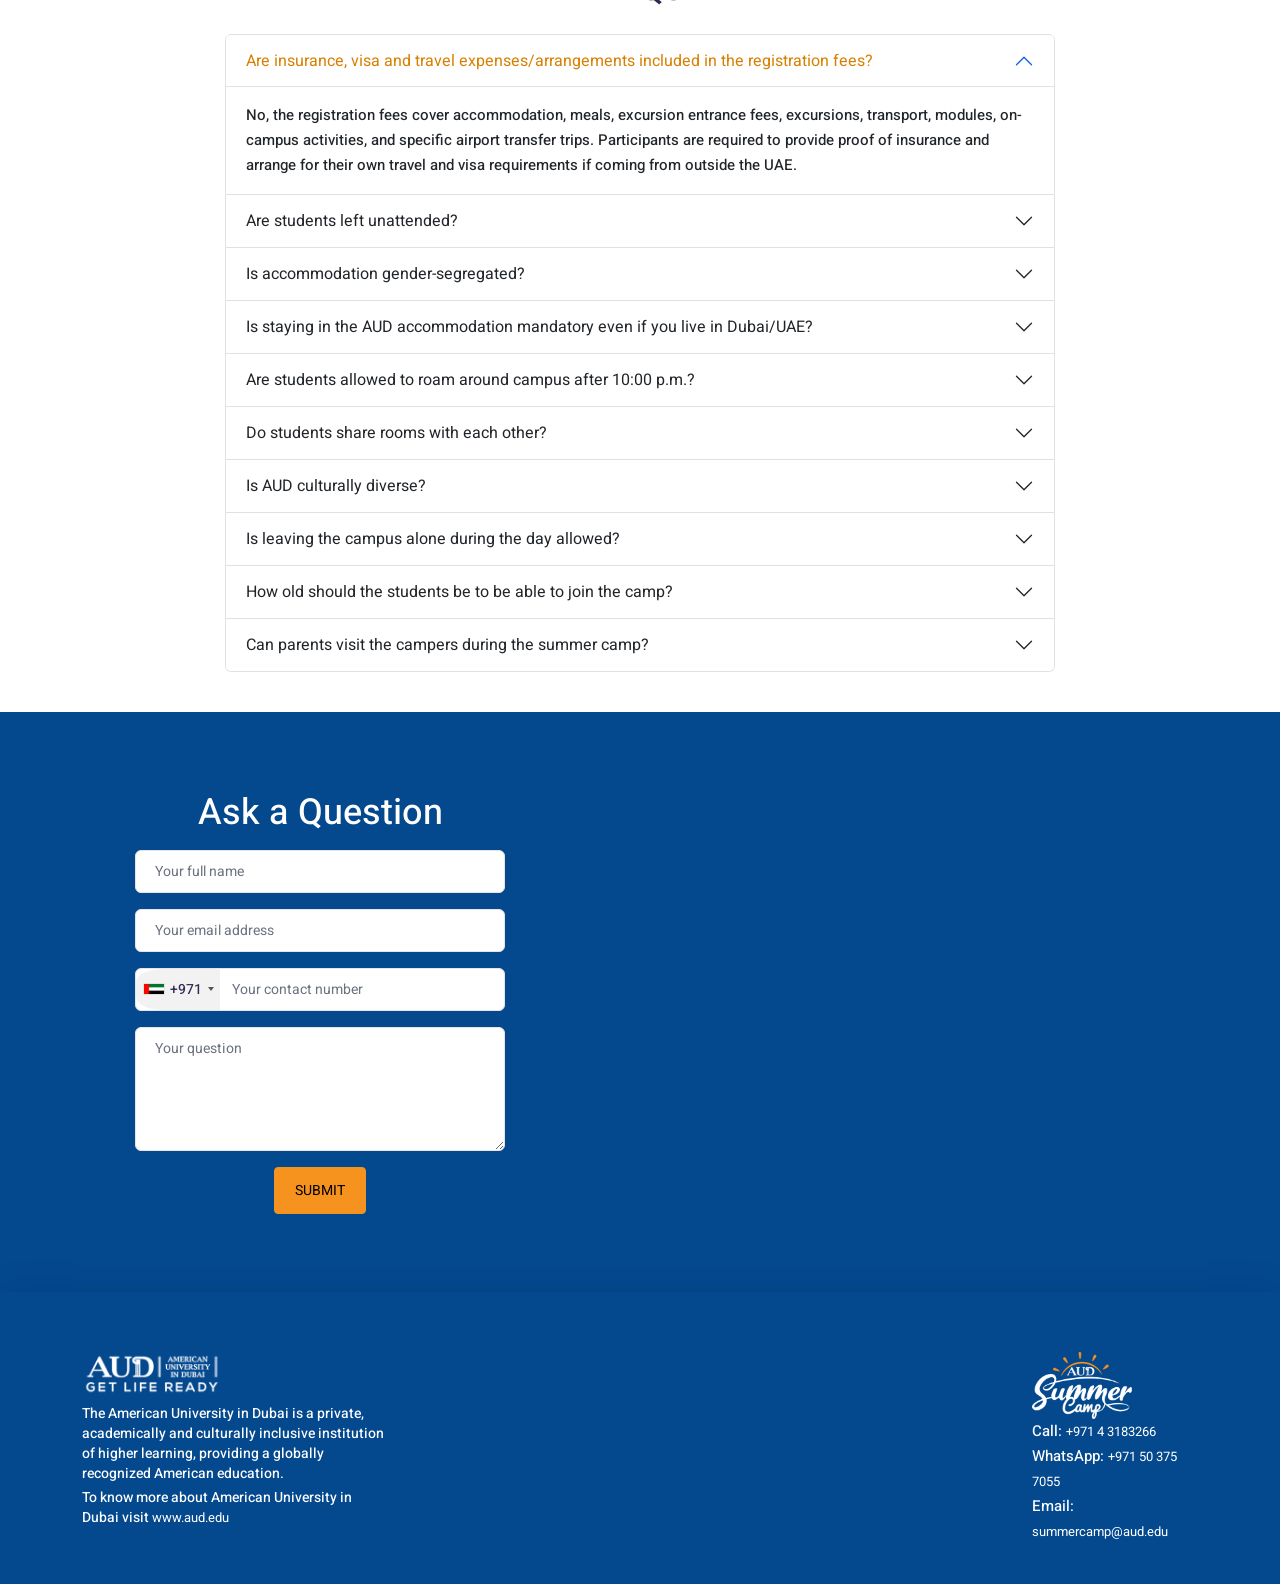
==== commit 6f837cec: "marketing changes" ====
--- a/index.html
+++ b/index.html
@@ -243,32 +243,32 @@
               </div>
             </div>
             <!-- Intro Section Start -->
-            <section id="intro">
+            <section id="intro" class="d-flex justify-content-center align-items-center">
               <div class="container-fluid p-4">
                 <div class="row d-flex justify-content-center">
-                  <div class="col-12 mb-4">
-                    <p class="text-justify text-lg-center">AUD Summer Camp is where learning meets fun. From hands-on classes and creative workshops to thrilling outings around Dubai, you'll experience academic innovation and personal growth like never before. With the perfect blend of on-campus fun and off-campus adventures, this is a summer designed to help you learn, grow, and thrive.</p>
+                  <div class="col-12 col-md-10 mb-5">
+                    <p class="text-justify text-lg-center mb-2">AUD Summer Camp is where learning meets fun. From hands-on classes and creative workshops to thrilling outings around Dubai, you'll experience academic innovation and personal growth like never before. With the perfect blend of on-campus fun and off-campus adventures, this is a summer designed to help you learn, grow, and thrive.</p>
                     <p class="text-justify text-lg-center">Make this your best summer ever, join us at AUD!</p>
                   </div>
                   <div class="row justify-content-center">
                     <div class="col-12 col-md-10">
                       <div class="row">
-                        <div class="col-12 col-sm-6 mb-4">
+                        <div class="col-12 col-sm-6 mb-4 mb-sm-5">
                           <div class="card p-3">
                             <div class="row">
                               <div class="col-12">
-                                <h2 class="card-title text-purple text-center">Early Bird Registration: <span class="h4 text-orange d-block d-sm-inline">5,000 AED</span>
+                                <h2 class="card-title text-purple text-center">Early Bird Registration: <span class="text-orange d-block d-sm-inline">5,000 AED</span>
                                 </h2>
                                 <p class="card-text text-center">Before April 10, 2026</p>
                               </div>
                             </div>
                           </div>
                         </div>
-                        <div class="col-12 col-sm-6 mb-4">
+                        <div class="col-12 col-sm-6 mb-4 mb-sm-5">
                           <div class="card p-3">
                             <div class="row">
                               <div class="col-12">
-                                <h2 class="card-title text-purple text-center">Regular Registration: <span class="h4 text-orange d-block d-sm-inline">6,000 AED</span>
+                                <h2 class="card-title text-purple text-center">Regular Registration: <span class="text-orange d-block d-sm-inline">6,000 AED</span>
                                 </h2>
                                 <p class="card-text text-center">Before May 29, 2026</p>
                               </div>
@@ -300,8 +300,8 @@
                         </div>
                         <div class="about-content">
                           <h3>Who</h3>
-                          <p class="subheadings">can join?</p>
-                          <p class="textsize16">Students currently in Grades 10-11/Years 11-12</p>
+                          <p>can join?</p>
+                          <p class="fw-lighter mt-3">Students currently in Grades 10-11/Years 11-12</p>
                         </div>
                       </div>
                       <div class="about-item">
@@ -310,8 +310,8 @@
                         </div>
                         <div class="about-content">
                           <h3>When</h3>
-                          <p class="subheadings">is it happening?</p>
-                          <p class="textsize16">July 5 - 12 2026</p>
+                          <p>is it happening?</p>
+                          <p class="fw-lighter mt-3">July 5 - 12 2026</p>
                         </div>
                       </div>
                       <div class="about-item">
@@ -320,8 +320,8 @@
                         </div>
                         <div class="about-content">
                           <h3>Where</h3>
-                          <p class="subheadings">is it happening?</p>
-                          <p class="textsize16">On campus (modules and accommodation) and off-campus (excursions)</p>
+                          <p>is it happening?</p>
+                          <p class="fw-lighter mt-3">On campus (modules and accommodation) and off-campus (excursions)</p>
                         </div>
                       </div>
                     </div>
@@ -334,18 +334,18 @@
             </section>
             <!-- about Section End -->
             <!-- track Section Start -->
-            <section id="tracks" class="track-section">
+            <section id="tracks" class="track-section d-flex align-items-center">
               <div class="container-fluid p-4 mb-4 mb-sm-0">
-                <div class="row">
+                <div class="row pb-4 pb-sm-5">
                   <div class="col-12">
-                    <div class="heading-count pb-4">
+                    <div class="heading-count">
                       <h2 class="text-center">Choose Your Track</h2>
                     </div>
                   </div>
                 </div>
                 <div class="row g-3">
                   <!-- Card 1 -->
-                  <div class="col-12 col-md-6 col-lg-6 col-xl-3">
+                  <div class="col-12 col-md-6 col-xl-4 col-xxl-3">
                     <div class="flip-card-wrapper card" tabindex="0" aria-label="Empowered Leadership track. Click to view details.">
                       <div class="flip-card-inner">
                         <!-- Front -->
@@ -353,7 +353,7 @@
                           <img class="card-img-top" src="img/empowered.png" alt="Empowered leadership track logo">
                           <div class="card-body">
                             <h3 class="card-title">Empowered Leadership</h3>
-                            <p class="card-text">Shaping an Influential Journey</p>
+                            <p class="card-text fw-lighter">Shaping an Influential Journey</p>
                           </div>
                         </div>
                         <!-- Back -->
@@ -367,14 +367,14 @@
                     </div>
                   </div>
                   <!-- Card 2 -->
-                  <div class="col-12 col-md-6 col-lg-6 col-xl-3">
+                  <div class="col-12 col-md-6 col-xl-4 col-xxl-3">
                     <div class="flip-card-wrapper card" tabindex="0" aria-label="Tech Pioneers track. Click to view details.">
                       <div class="flip-card-inner">
                         <div class="flip-card-front">
                           <img class="card-img-top" src="img/tech-pioneers.png" alt="Tech pioneers logo">
                           <div class="card-body">
                             <h3 class="card-title">Tech Pioneers</h3>
-                            <p class="card-text">Unleasing Adventures in AI, Game Design, Robotics, and VR</p>
+                            <p class="card-text fw-lighter">Unleasing Adventures in AI, Game Design, Robotics, and VR</p>
                           </div>
                         </div>
                         <div class="flip-card-back p-4 d-flex align-items-center">
@@ -387,14 +387,14 @@
                     </div>
                   </div>
                   <!-- Card 3 -->
-                  <div class="col-12 col-md-6 col-lg-6 col-xl-3">
+                  <div class="col-12 col-md-6 col-xl-4 col-xxl-3">
                     <div class="flip-card-wrapper card" tabindex="0" aria-label="Master the Power of Media track. Click to view details.">
                       <div class="flip-card-inner">
                         <div class="flip-card-front">
                           <img class="card-img-top" src="img/psychology.png" alt="Master the Power of Media track logo">
                           <div class="card-body">
                             <h3 class="card-title">Master the Power of Media</h3>
-                            <p class="card-text">Unlock the Digital World</p>
+                            <p class="card-text fw-lighter">Unlock the Digital World</p>
                           </div>
                         </div>
                         <div class="flip-card-back p-4 d-flex align-items-center">
@@ -407,14 +407,14 @@
                     </div>
                   </div>
                   <!-- Card 4 -->
-                  <div class="col-12 col-md-6 col-lg-6 col-xl-3">
+                  <div class="col-12 col-md-6 col-xl-4 col-xxl-3">
                     <div class="flip-card-wrapper card" tabindex="0" aria-label="Life-Lab track. Click to view details.">
                       <div class="flip-card-inner">
                         <div class="flip-card-front">
                           <img class="card-img-top" src="img/pre-med.png" alt="Life-Lab track logo">
                           <div class="card-body">
                             <h3 class="card-title">Life-Lab</h3>
-                            <p class="card-text">Life-Lab: Biology and Pre-Med in Action</p>
+                            <p class="card-text fw-lighter">Life-Lab: Biology and Pre-Med in Action</p>
                           </div>
                         </div>
                         <div class="flip-card-back p-4 d-flex align-items-center">
@@ -430,8 +430,8 @@
             </section>
             <!-- track Section End -->
             <!-- Typical Section Start -->
-            <section id="typicalday" class="track-section section-padding">
-              <div class="container-fluid pb-3">
+            <section id="typicalday" class="track-section section-padding d-flex align-items-center shadow-lg">
+              <div class="container-fluid pb-3 pt-3">
                 <div class="row text-center p-0 p-sm-4 d-flex justify-content-center align-items-center">
                   <div class="col-12 mb-2 mb-sm-5 p-3 p-sm-0">
                     <h2>A Day at AUD Summer Camp</h2>
@@ -444,7 +444,7 @@
                         </div>
                       </div>
                       <h3>Breakfast</h3>
-                      <span class="time">8:00 a.m. - 8:45 a.m.</span>
+                      <span class="time fw-lighter">8:00 a.m. - 8:45 a.m.</span>
                     </div>
                     <div class="">
                       <div class="images-box">
@@ -453,7 +453,7 @@
                         </div>
                       </div>
                       <h3>Modules</h3>
-                      <span class="time">9:00 a.m. - 1:30 p.m.</span>
+                      <span class="time fw-lighter">9:00 a.m. - 1:30 p.m.</span>
                     </div>
                     <div class="">
                       <div class="images-box">
@@ -462,7 +462,7 @@
                         </div>
                       </div>
                       <h3>Lunch &amp; Rest</h3>
-                      <span class="time">2:00 p.m. - 4:00 p.m.</span>
+                      <span class="time fw-lighter">2:00 p.m. - 4:00 p.m.</span>
                     </div>
                     <div class="">
                       <div class="images-box">
@@ -471,7 +471,7 @@
                         </div>
                       </div>
                       <h3>Excursion</h3>
-                      <span class="time" aria-hidden="true">4:00 p.m. - 6:30 p.m.</span>
+                      <span class="time fw-lighter" aria-hidden="true">4:00 p.m. - 6:30 p.m.</span>
                     </div>
                     <div class="">
                       <div class="images-box">
@@ -480,7 +480,7 @@
                         </div>
                       </div>
                       <h3>Dinner</h3>
-                      <span class="time">7:00 p.m. - 8:00 p.m.</span>
+                      <span class="time fw-lighter">7:00 p.m. - 8:00 p.m.</span>
                     </div>
                     <div class="">
                       <div class="images-box">
@@ -489,7 +489,7 @@
                         </div>
                       </div>
                       <h3>Campus Social Activity</h3>
-                      <span class="time">8:00 p.m. - 10:00 p.m.</span>
+                      <span class="time fw-lighter">8:00 p.m. - 10:00 p.m.</span>
                     </div>
                     <div class="">
                       <div class="images-box">
@@ -498,7 +498,7 @@
                         </div>
                       </div>
                       <h3>Lights Off</h3>
-                      <span class="time">10:00 p.m.</span>
+                      <span class="time fw-lighter">10:00 p.m.</span>
                     </div>
                   </div>
                 </div>
@@ -1290,12 +1290,11 @@
                       </div>
                     </div>
                   </div>
-                  <!-- <div class="col-6 col-xl-2"><div class="card p-3 d-flex h-100"></div></div> -->
-                </div>
-                <div class="row mb-5 justify-content-center">
-                  <div class="col-12 col-lg-10">
+                </div>
+                <div class="row mb-5 justify-content-center align-items-stretch">
+                  <div class="col-12 col-md-6 mb-5 mb-md-0">
                     <!-- Testimonials -->
-                    <div id="carouselTestimonial" class="carousel slide carousel-fade" data-bs-ride="carousel">
+                    <div id="carouselTestimonial" class="carousel slide carousel-fade h-100" data-bs-ride="carousel">
                       <div class="carousel-indicators">
                         <button type="button" data-bs-target="#carouselTestimonial" data-bs-slide-to="0" class="active" aria-current="true" aria-label="Slide 1"></button>
                         <button type="button" data-bs-target="#carouselTestimonial" data-bs-slide-to="1" aria-label="Slide 2"></button>
@@ -1307,7 +1306,7 @@
                         <button type="button" data-bs-target="#carouselTestimonial" data-bs-slide-to="7" aria-label="Slide 8"></button>
                         <button type="button" data-bs-target="#carouselTestimonial" data-bs-slide-to="8" aria-label="Slide 9"></button>
                       </div>
-                      <div class="carousel-inner ">
+                      <div class="carousel-inner h-100">
                         <div class="carousel-item active ">
                           <div class="testimony">
                             <p class="pb-2">"It was a very pleasant experience. Highly recommended. Will send my younger one next year. Thanks to AUD team. Very well organized. Great job.”</p>
@@ -1392,15 +1391,12 @@
                     </div>
                     <!-- Testimonials end -->
                   </div>
-                  <!-- <div class="col-12 col-lg-4 align-items-center recapposition"><div class="d-flex flex-column align-items-center align-items-sm-start"><p class="text-white mb-3 text-justify">On July 7th, 2025, the second annual American University in Dubai (AUD) Summer Camp kicked off, bringing together high school students from 22 countries and representing 28 different nationalities. For a week of learning, fun, and friendship, participants explored new cultures, made lasting connections, and collaborated in diverse teams. Each program featured classes led by two professors, guiding students as they developed final projects in their chosen fields.</p><a class="btn btn-secondary submitbutton" target="_blank" href="https://aud.edu/all-news/aud-summer-camp-2024-bridging-high-school-and-university/">Read more</a></div></div> -->
-                </div>
-                  <div class="row justify-content-center pb-5">
-                    <div class="col-12 col-lg-10">
+                    <div class="col-12 col-md-6">
                       <div class="ratio ratio-16x9">
                         <iframe src="https://www.youtube.com/embed/FrZnfHQSAN4?si=w_7ZveV3Zb4ZcMnM" title="YouTube video player" frameborder="0" allow="accelerometer; autoplay; clipboard-write; encrypted-media; gyroscope; picture-in-picture; web-share" allowfullscreen></iframe>
                       </div>
                     </div>
-                  </div>
+                </div>
               </div>
             </section>
             <!-- Recap End -->
--- a/css/override.css
+++ b/css/override.css
@@ -21,6 +21,10 @@
 body, p, h1, h2, h3, h4 {
   font-family: "Heebo", Arial, sans-serif;
   font-weight: 500 !important;
+}
+
+p {
+  font-size: 1.2rem;
 }
 
 /* Utility text colors */
@@ -70,6 +74,9 @@
   width: 100%;
   transform-style: preserve-3d;
   transition: transform 0.6s ease;
+}
+.flip-card-inner .card-title {
+  color: var(--secondary-color-accessible);
 }
 
 .flip-card-front,
@@ -123,7 +130,7 @@
 /* Typography */
 /* ---------------------- */
 h3.card-title, h2.card-title {
-  font-size: 20px;
+  font-size: 1.5rem;
 }
 
 /* ---------------------- */
@@ -221,6 +228,9 @@
 #about .about-item p {
   color: white;
 }
+#about .about-item .about-content h3 {
+  font-size: 1.6rem;
+}
 @media screen and (max-width: 768px) {
   #about .about-item .icon i {
     height: 20px;
@@ -232,14 +242,14 @@
 /* Typical day Section */
 /* ---------------------- */
 #typicalday h3 {
-  font-size: 22px;
+  font-size: 1.4rem;
   color: var(--secondary-color-accessible);
 }
 #typicalday .icon i {
   font-size: 32px;
 }
 #typicalday .time {
-  font-size: 18px;
+  font-size: 1.3rem;
 }
 #typicalday .timeline > div {
   position: relative;
@@ -344,6 +354,18 @@
 /* ---------------------- */
 /* Carousel Main Slide */
 /* ---------------------- */
+#carouselTestimonial .carousel-item {
+  height: 100%;
+}
+#carouselTestimonial .carousel-item .testimony {
+  height: 100%;
+  width: 100%;
+  display: flex;
+  flex-direction: column;
+  align-items: center;
+  justify-content: center;
+}
+
 #main-slide .carousel-inner {
   max-height: calc(100vh - 107px);
   height: 100vh;
@@ -454,6 +476,14 @@
     transition: height opacity 0.05s ease;
   }
 }
+@media screen and (min-width: 760px) {
+  #intro, #tracks {
+    min-height: calc(100vh - 100px);
+  }
+  #typicalday {
+    min-height: calc(100vh - 200px);
+  }
+}
 @media screen and (min-width: 992px) {
   .audlog {
     width: 140px;
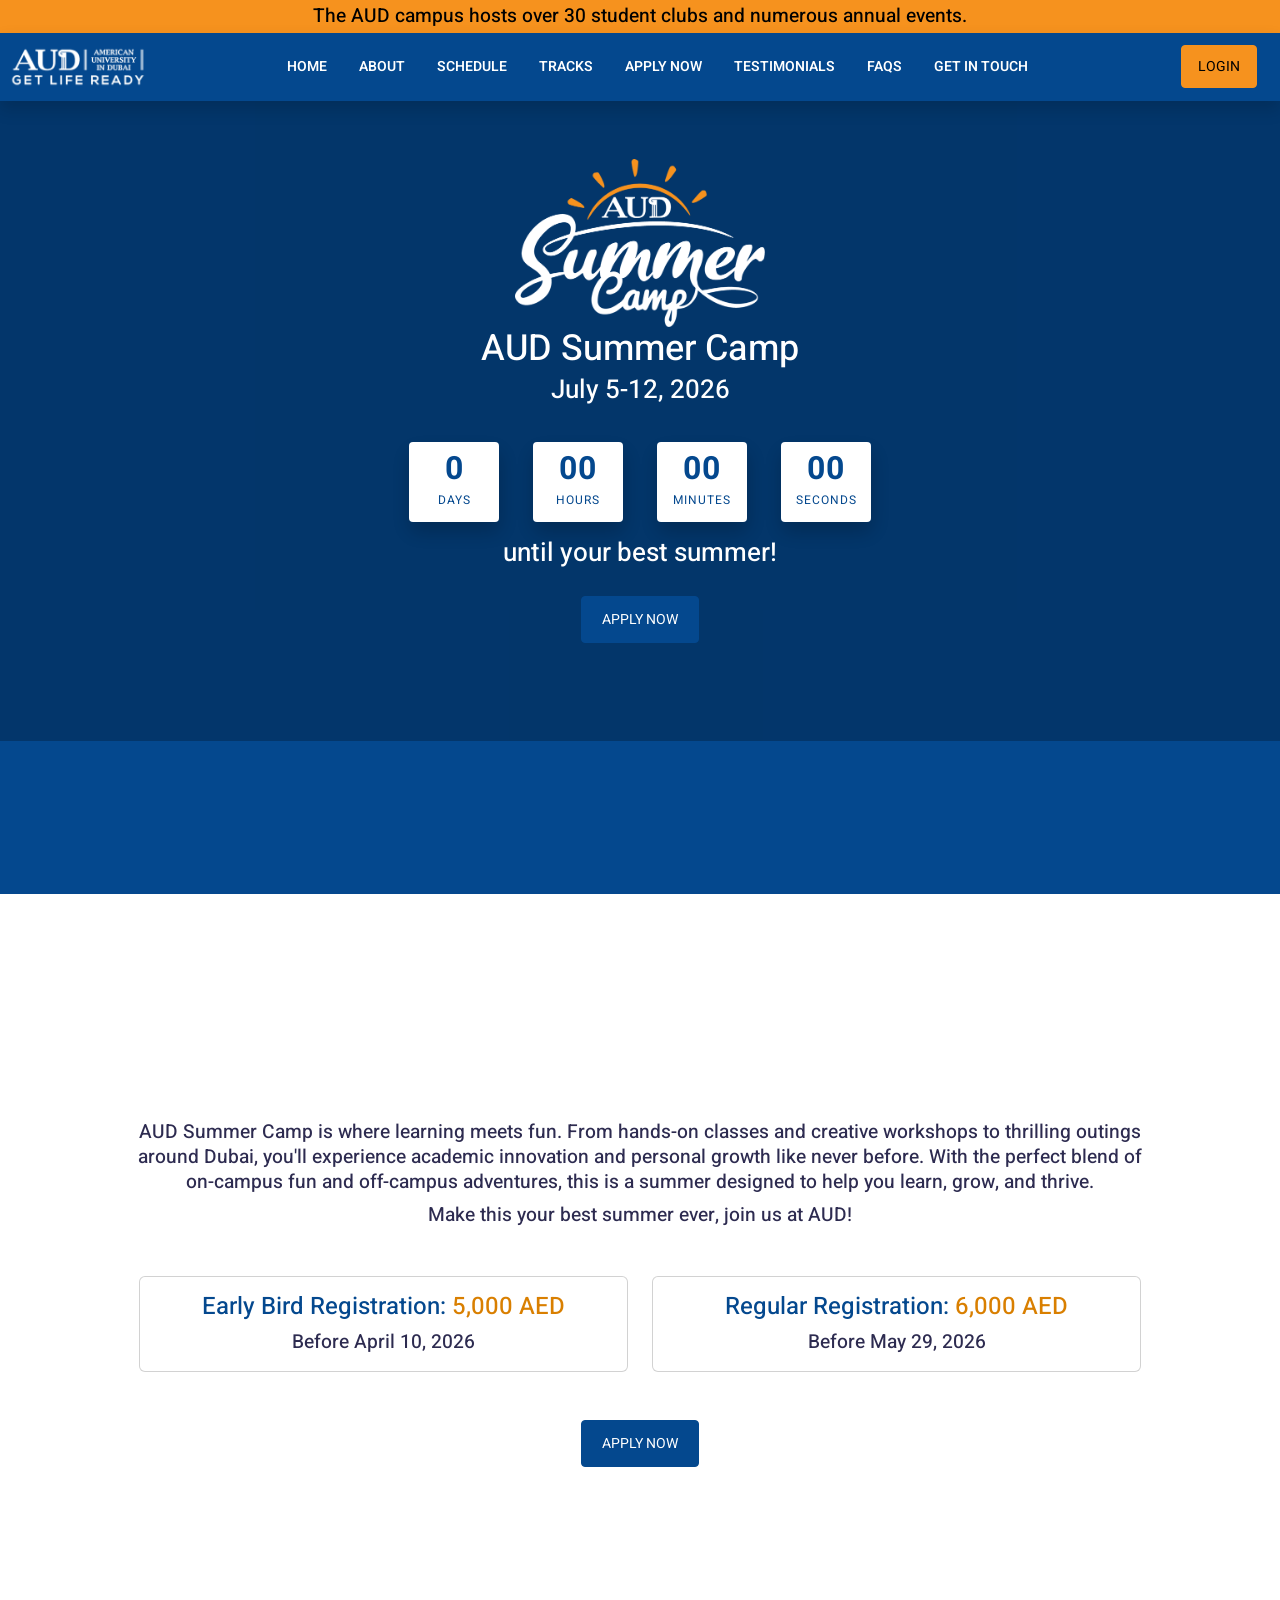
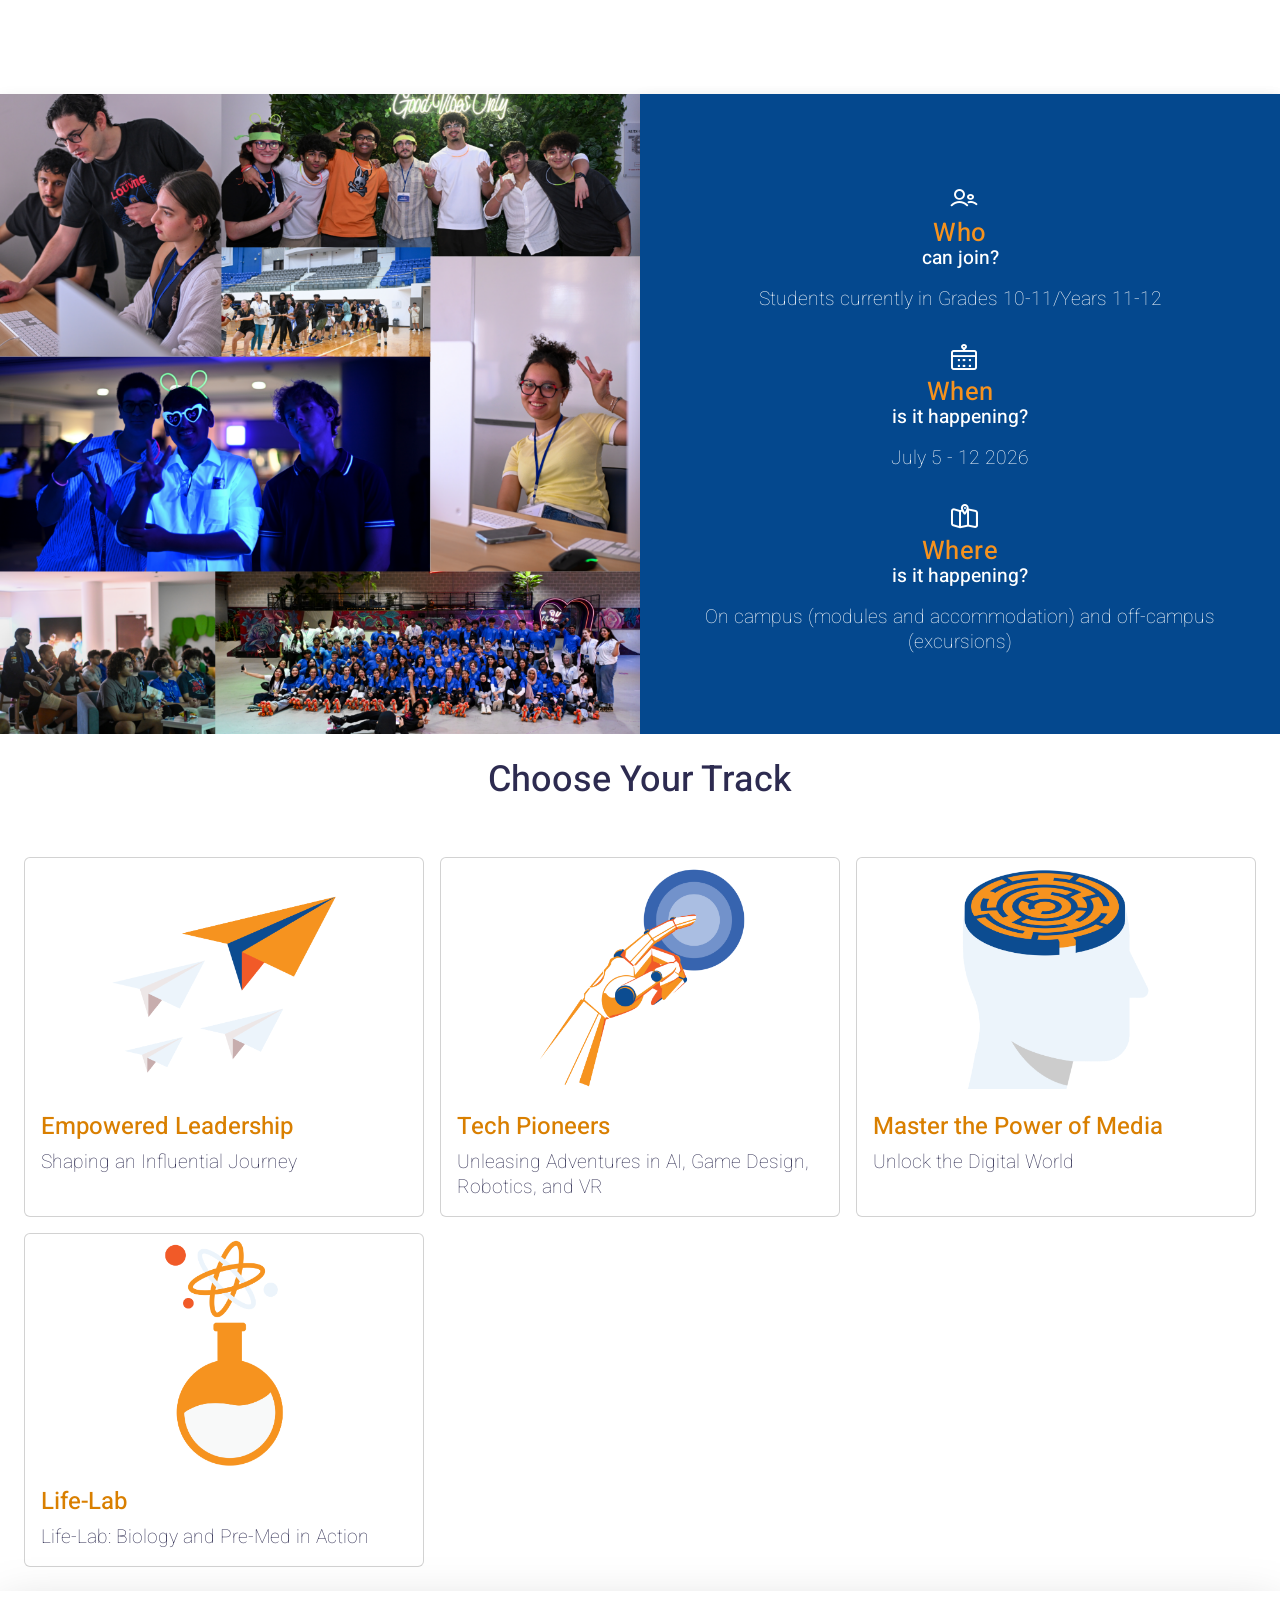
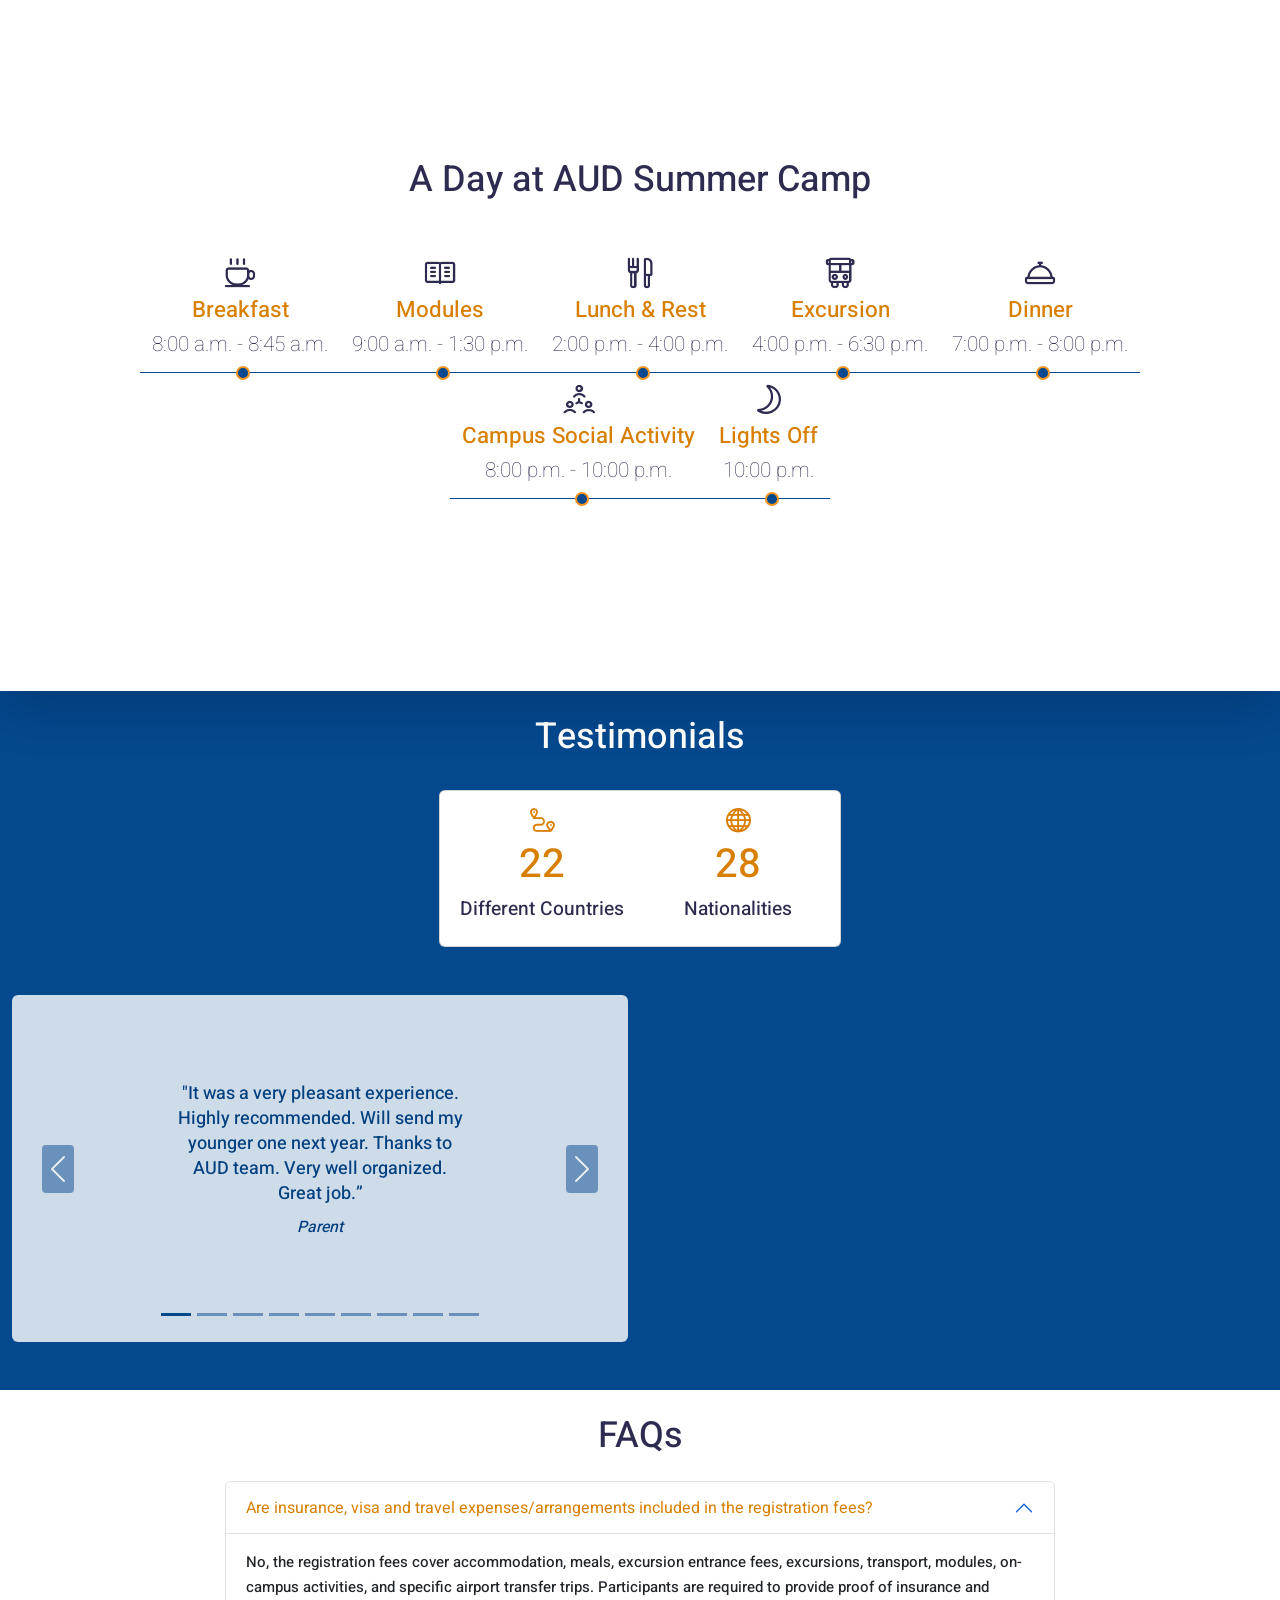
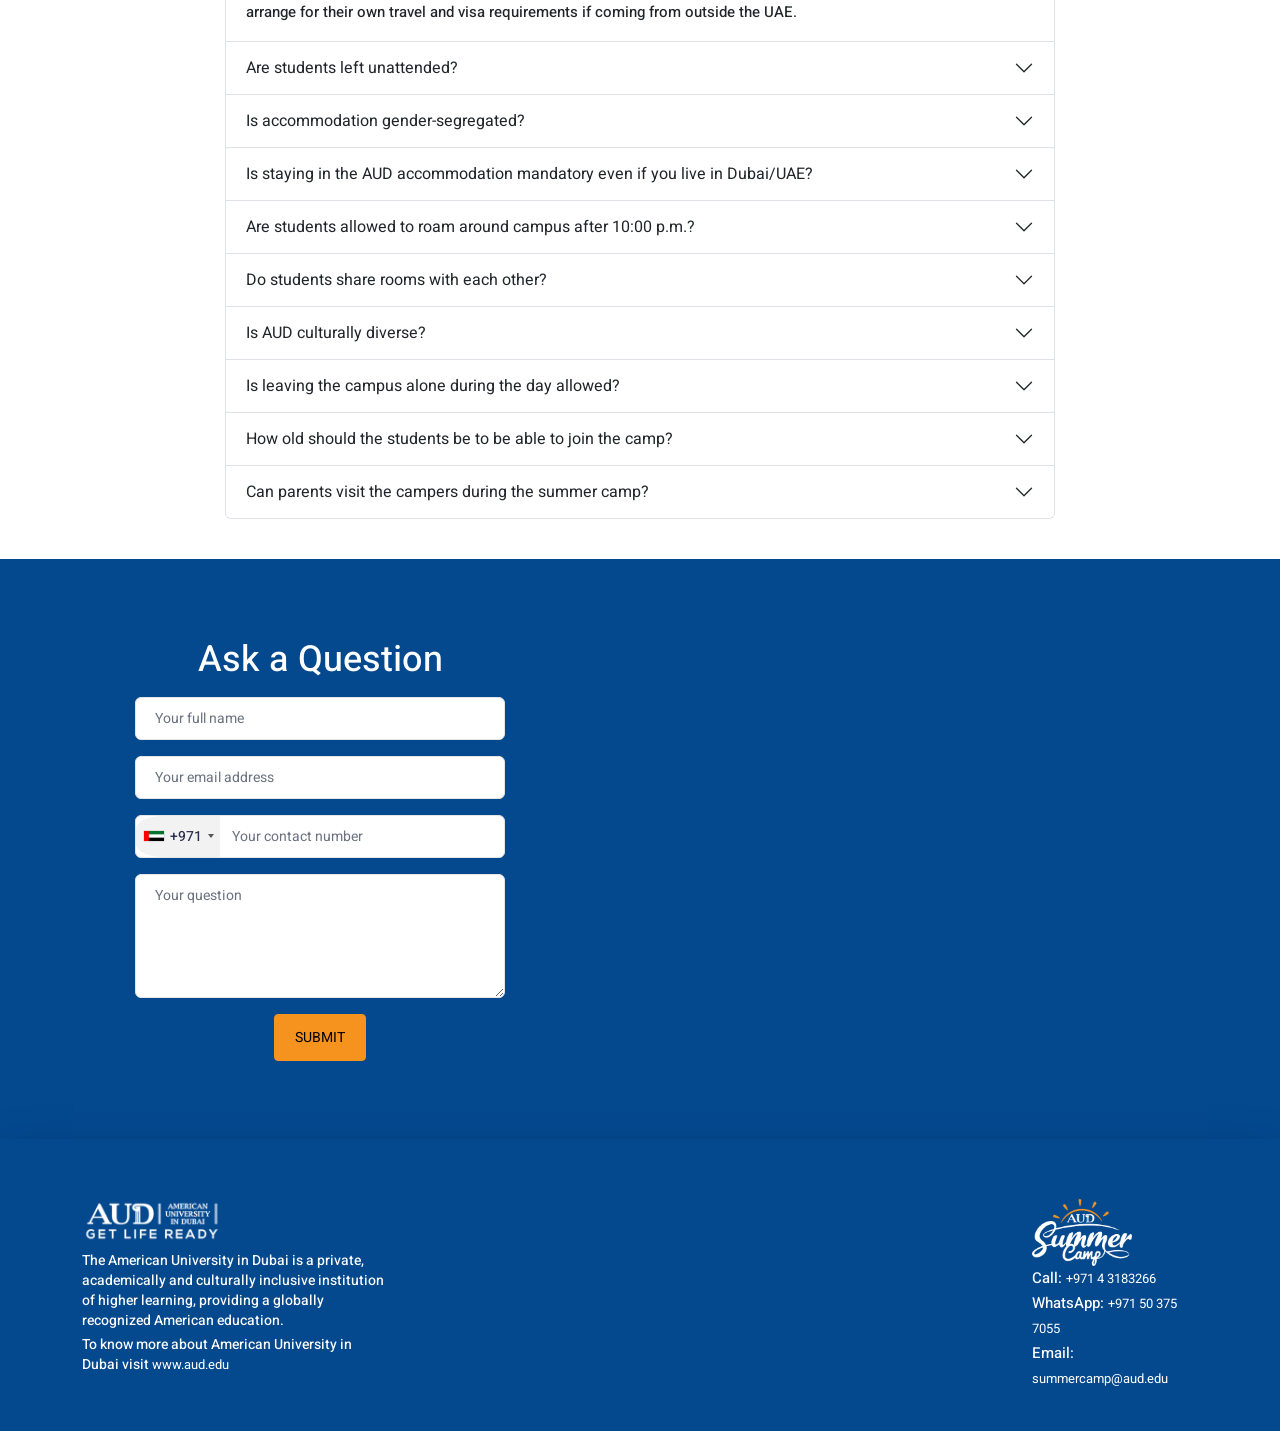
==== commit 32453a53: "sc collage img update" ====
--- a/index.html
+++ b/index.html
@@ -291,7 +291,9 @@
             <section id="about" class="about">
               <div class="container-fluid">
                 <div class="shadow row position-relative d-flex justify-content-center align-items-start align-items-stretch">
-                  <div class="col-12 col-md-6 about-middle">&nbsp;</div>
+                  <div class="col-12 col-md-6 about-middle">
+                    <img alt="summer camp 2025 recap image" src="./img/sc-2025-collage.png" />
+                  </div>
                   <div class="col-12 col-md-6 shadow">
                     <div class="d-flex flex-column align-items-center justify-content-center h-100">
                       <div class="about-item">
@@ -1393,7 +1395,7 @@
                   </div>
                     <div class="col-12 col-md-6">
                       <div class="ratio ratio-16x9">
-                        <iframe src="https://www.youtube.com/embed/FrZnfHQSAN4?si=w_7ZveV3Zb4ZcMnM" title="YouTube video player" frameborder="0" allow="accelerometer; autoplay; clipboard-write; encrypted-media; gyroscope; picture-in-picture; web-share" allowfullscreen></iframe>
+                        <iframe src="https://www.youtube.com/embed/lpkZZo9SRMg?si=dxKONn9gvNoRvQVP" title="YouTube video player" frameborder="0" allow="accelerometer; autoplay; clipboard-write; encrypted-media; gyroscope; picture-in-picture; web-share" allowfullscreen></iframe>
                       </div>
                     </div>
                 </div>
--- a/css/override.css
+++ b/css/override.css
@@ -12,6 +12,7 @@
 /* ---------------------- */
 html {
   scroll-behavior: smooth;
+  overflow-x: hidden;
 }
 
 section {
@@ -220,7 +221,13 @@
 /* About Section */
 /* ---------------------- */
 #about .about-middle {
-  min-height: calc(100vh - 107px);
+  min-height: unset;
+  background-image: unset;
+  padding: 0;
+}
+#about .about-middle img {
+  width: 100%;
+  height: 100%;
 }
 #about .about-item {
   box-shadow: unset;
@@ -432,16 +439,16 @@
   #main-slide .carousel-inner .carousel-item .carousel-caption {
     position: absolute;
   }
+  .track-section .card {
+    min-height: 320px;
+    justify-content: center;
+  }
 }
 @media screen and (max-width: 760px) {
   .card-body {
     display: flex;
     flex-direction: column;
     justify-content: center;
-    align-items: center;
-  }
-  .card-body .card-text {
-    text-align: center;
   }
 }
 @media screen and (max-width: 1440px) {
